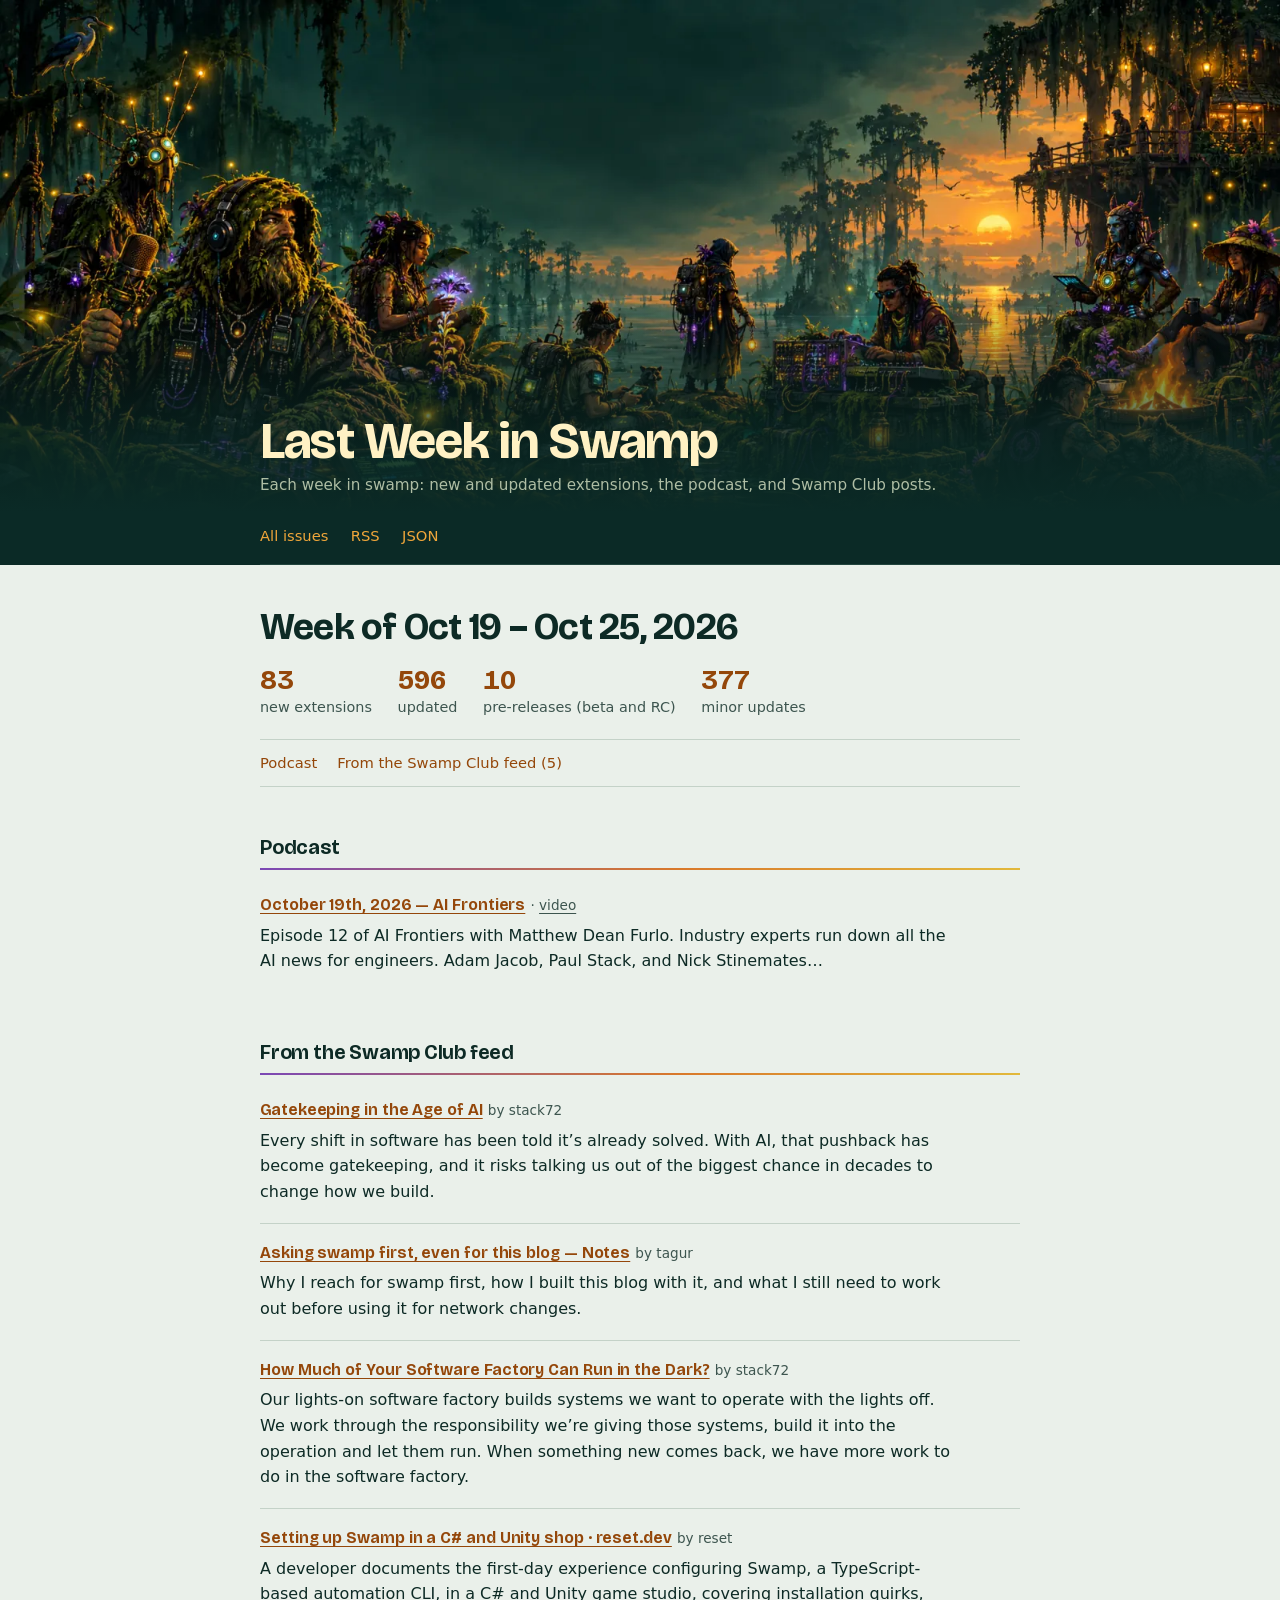
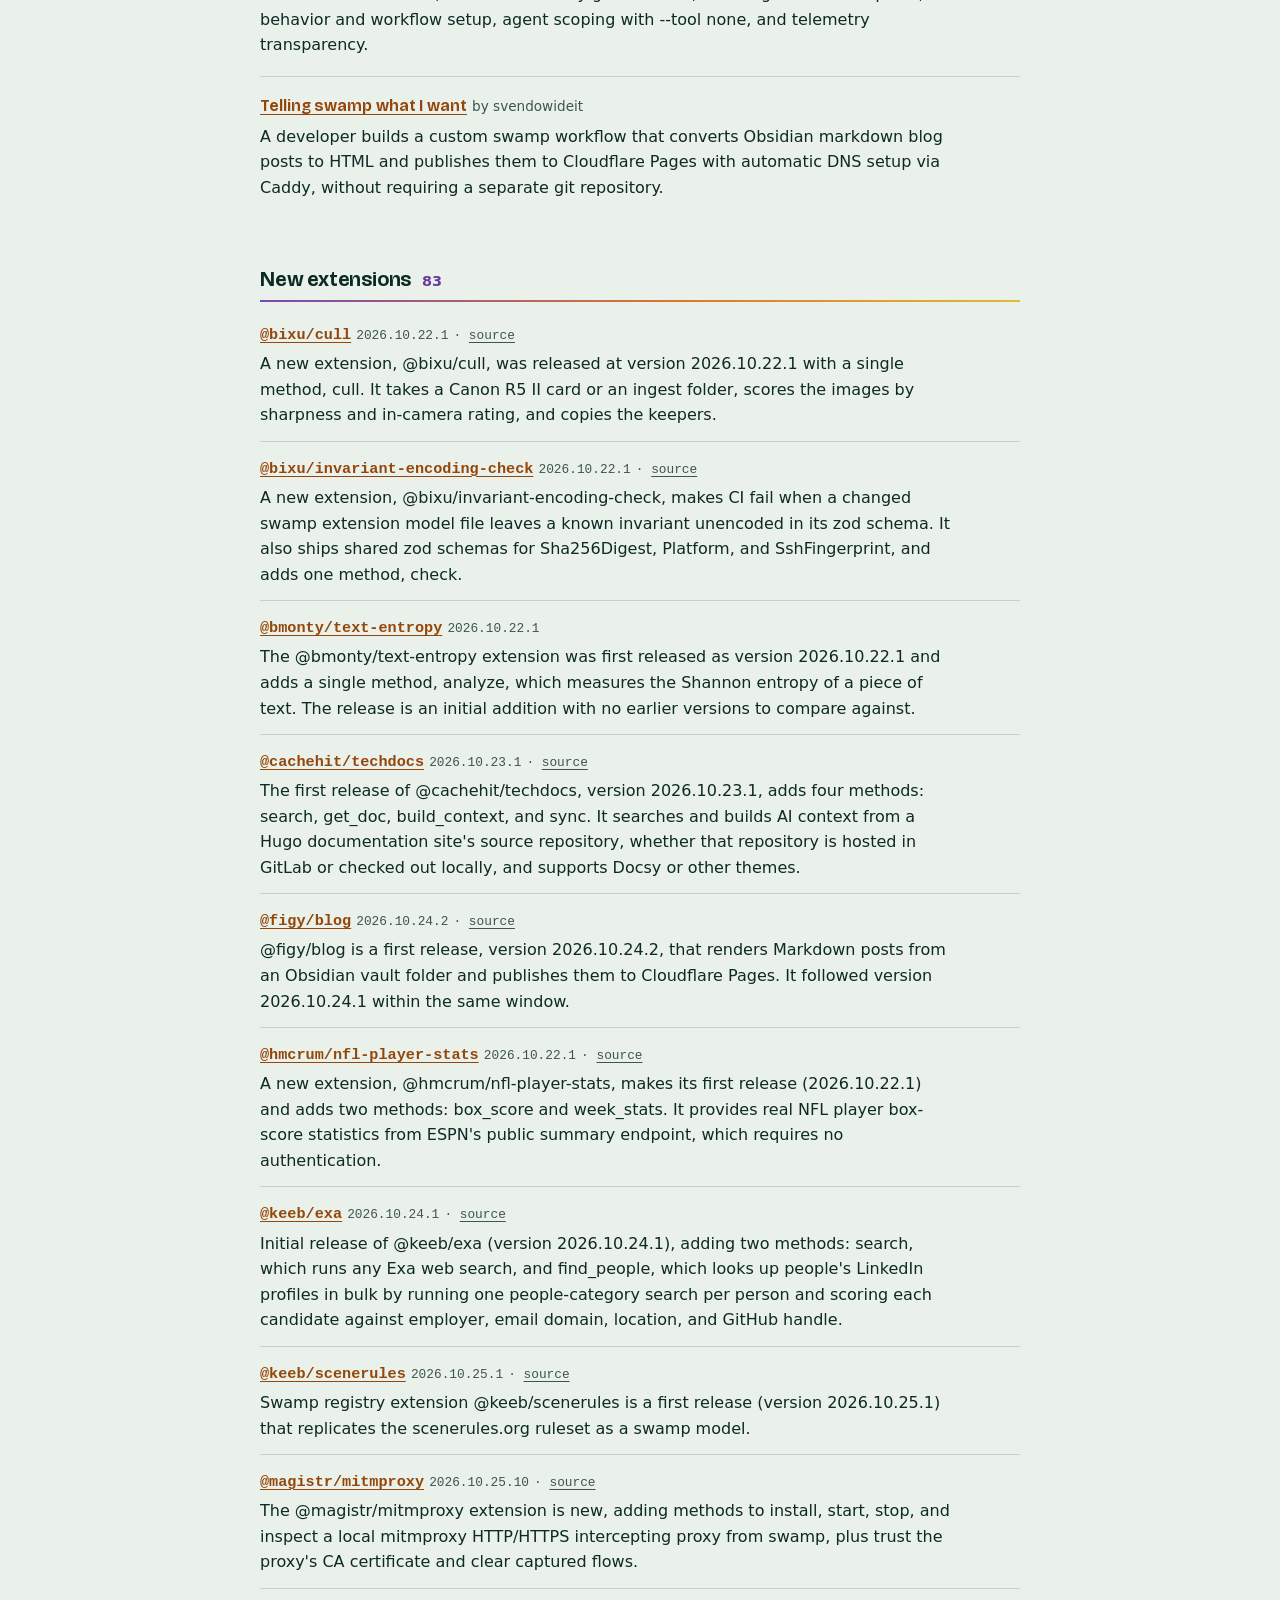
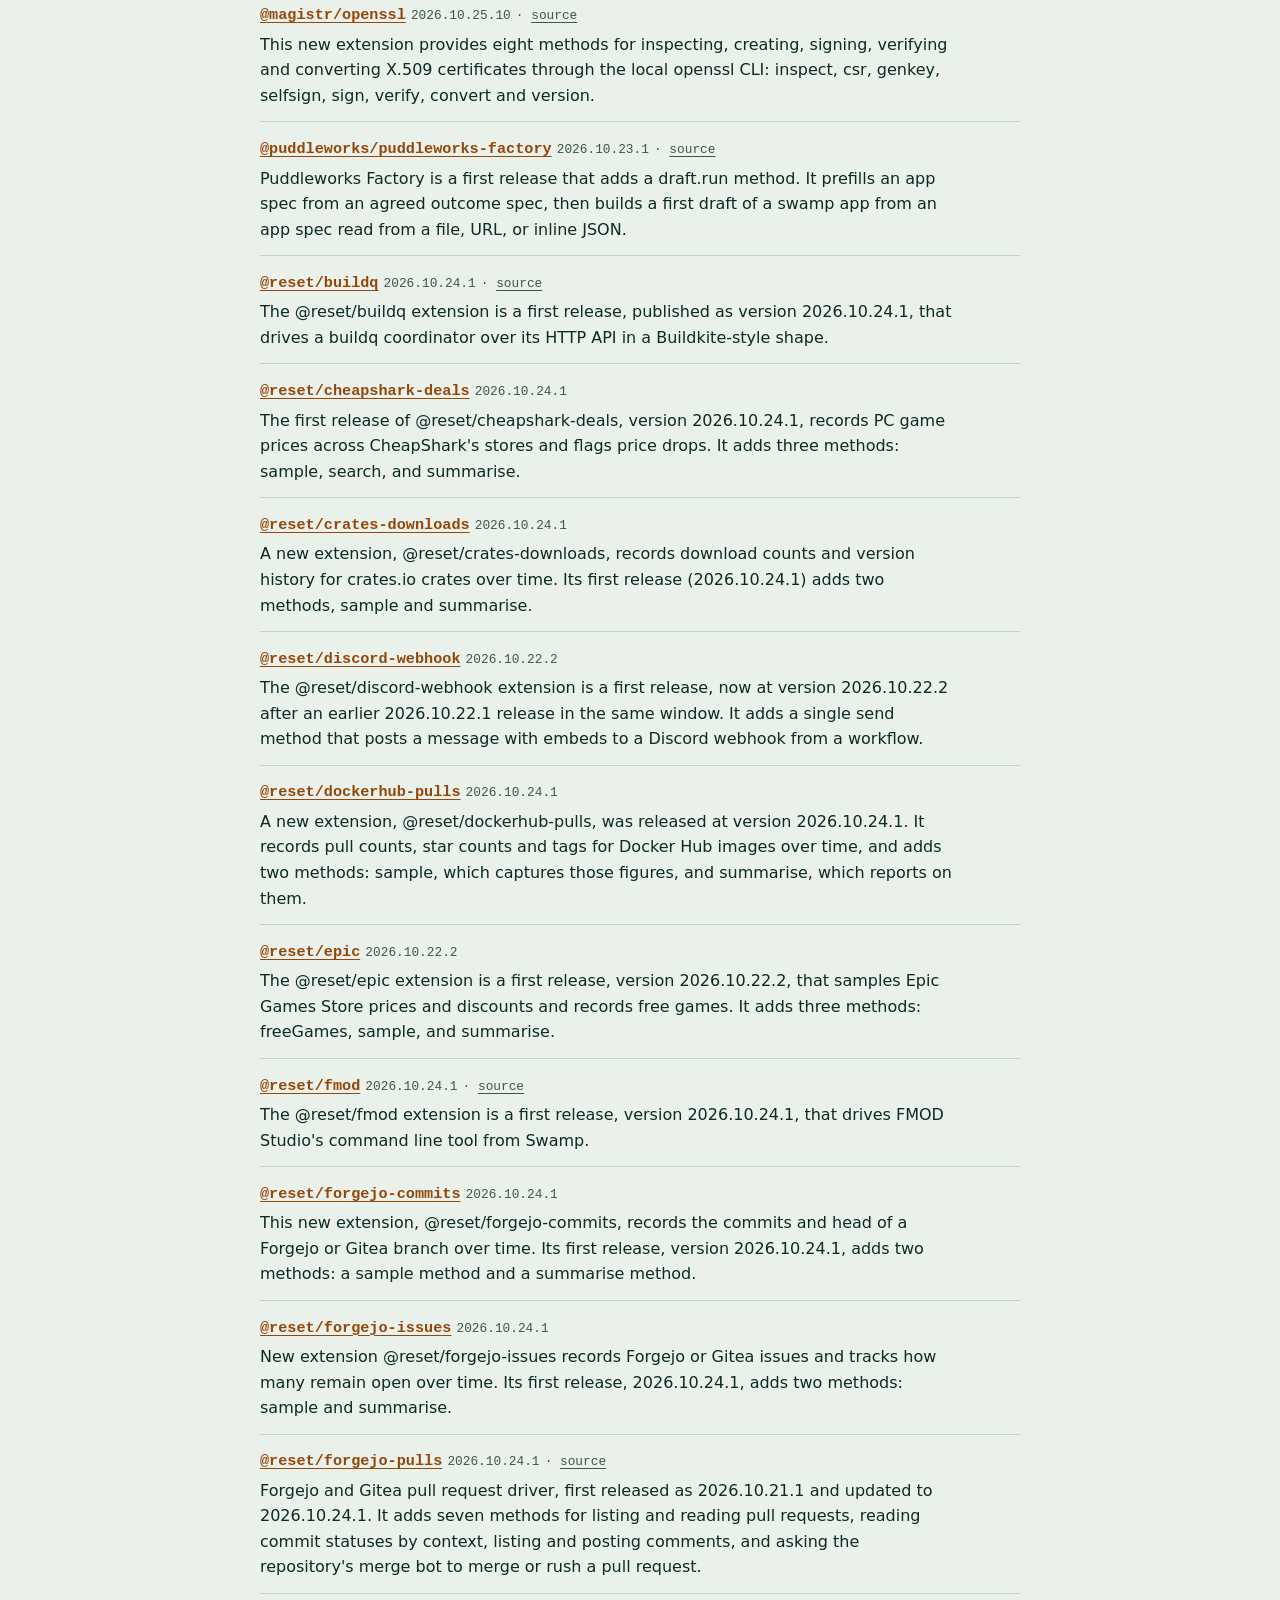
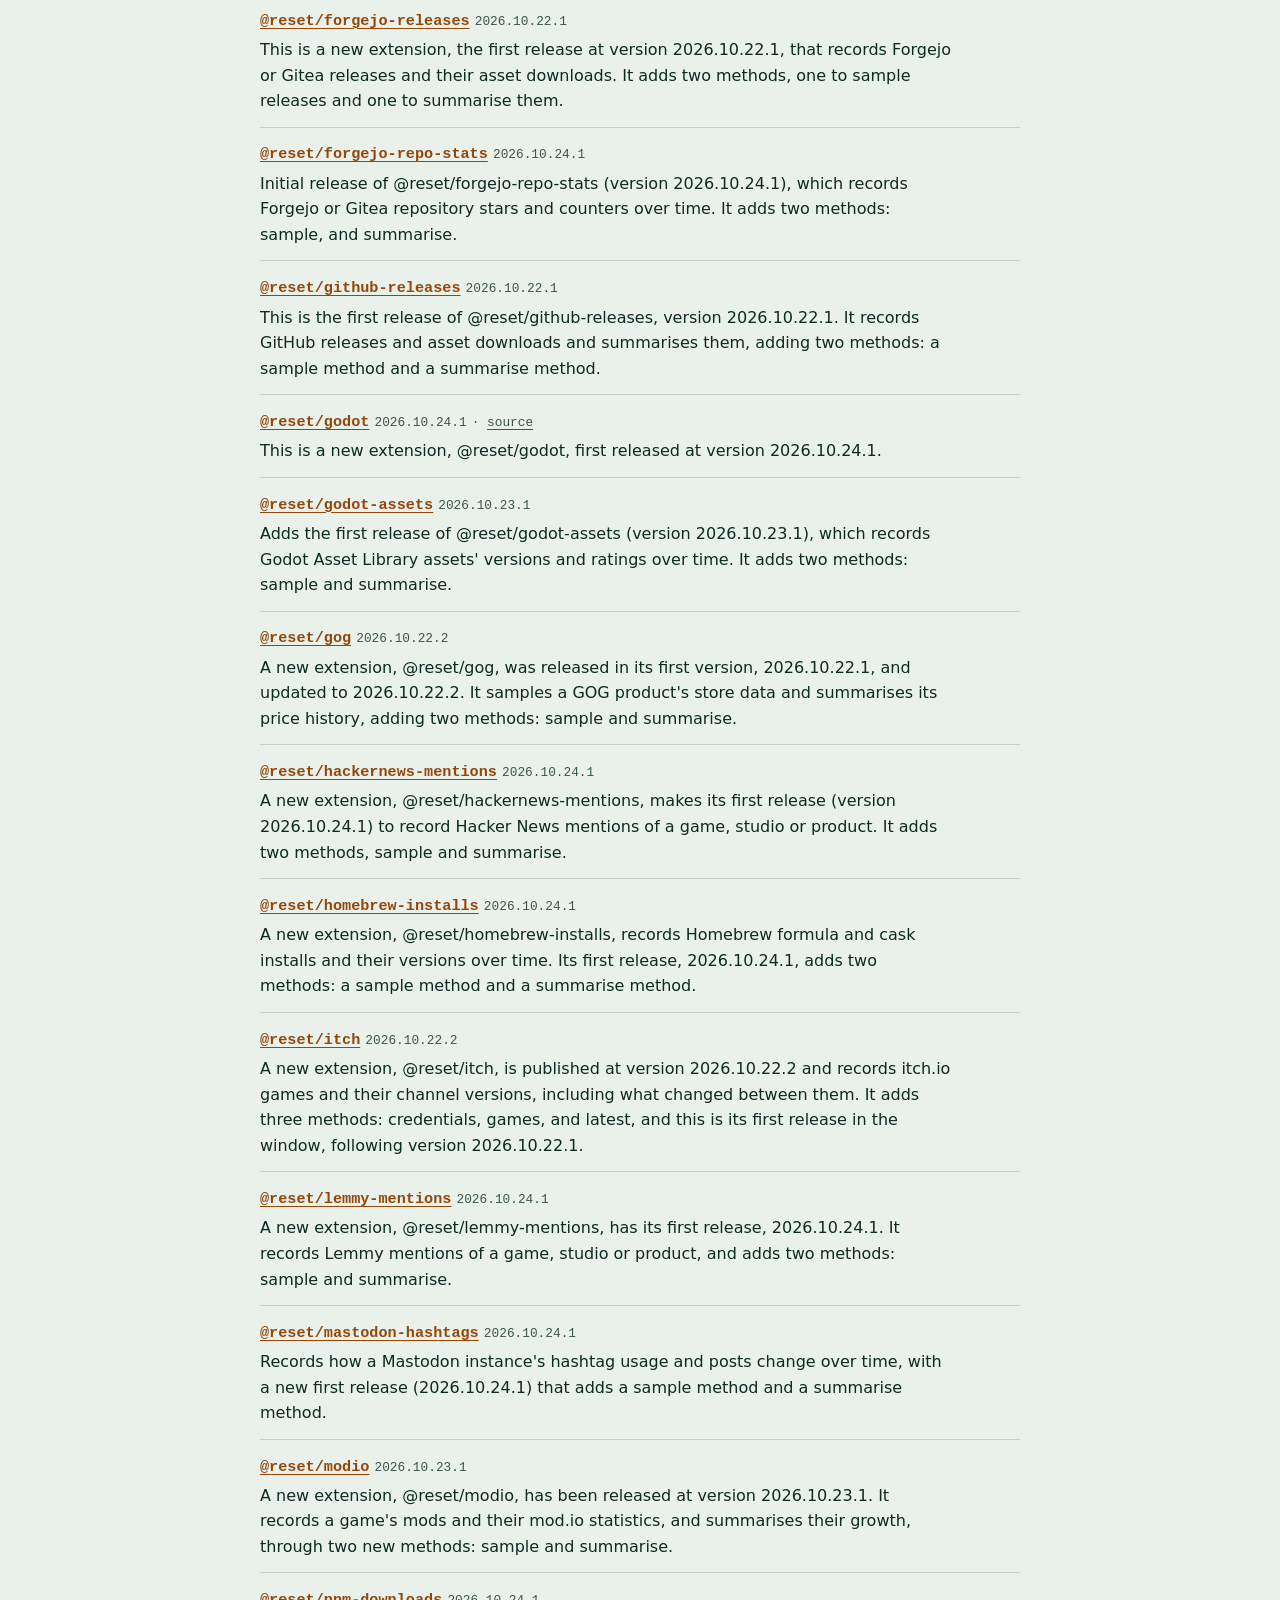
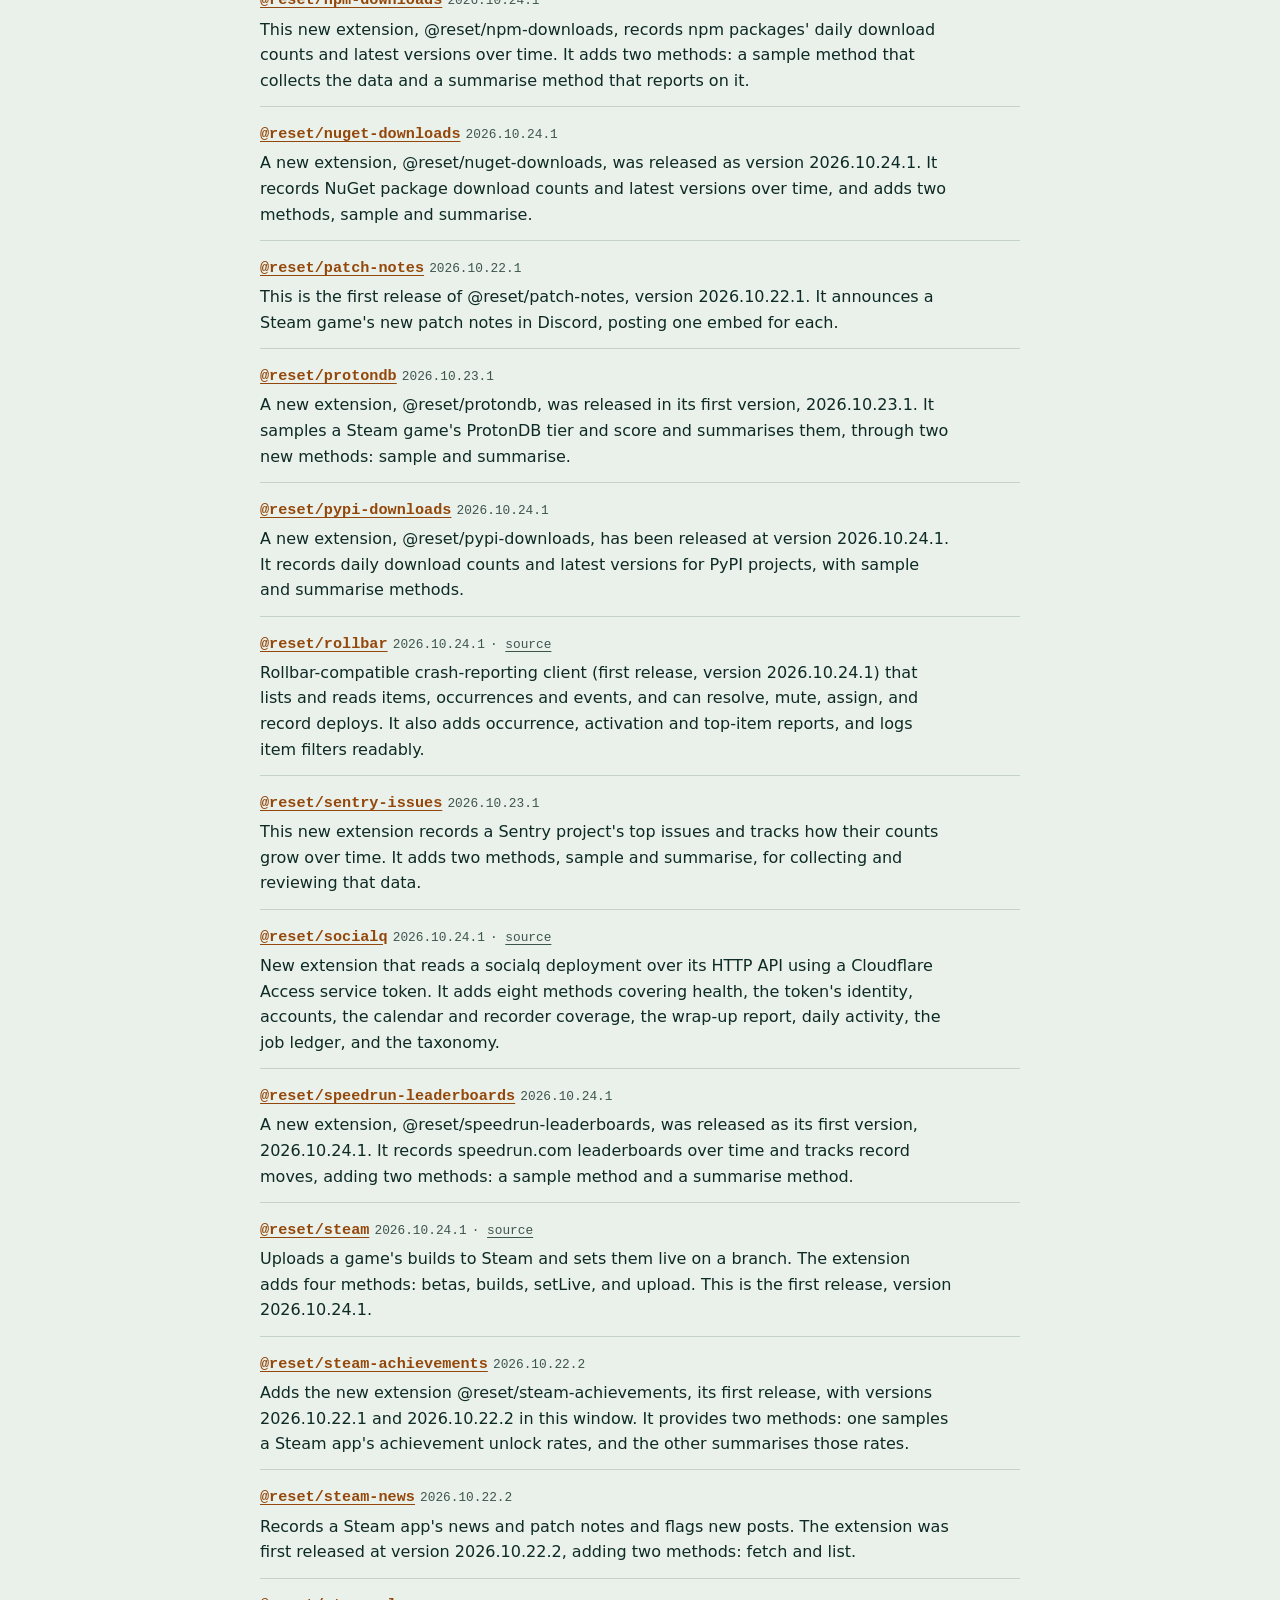
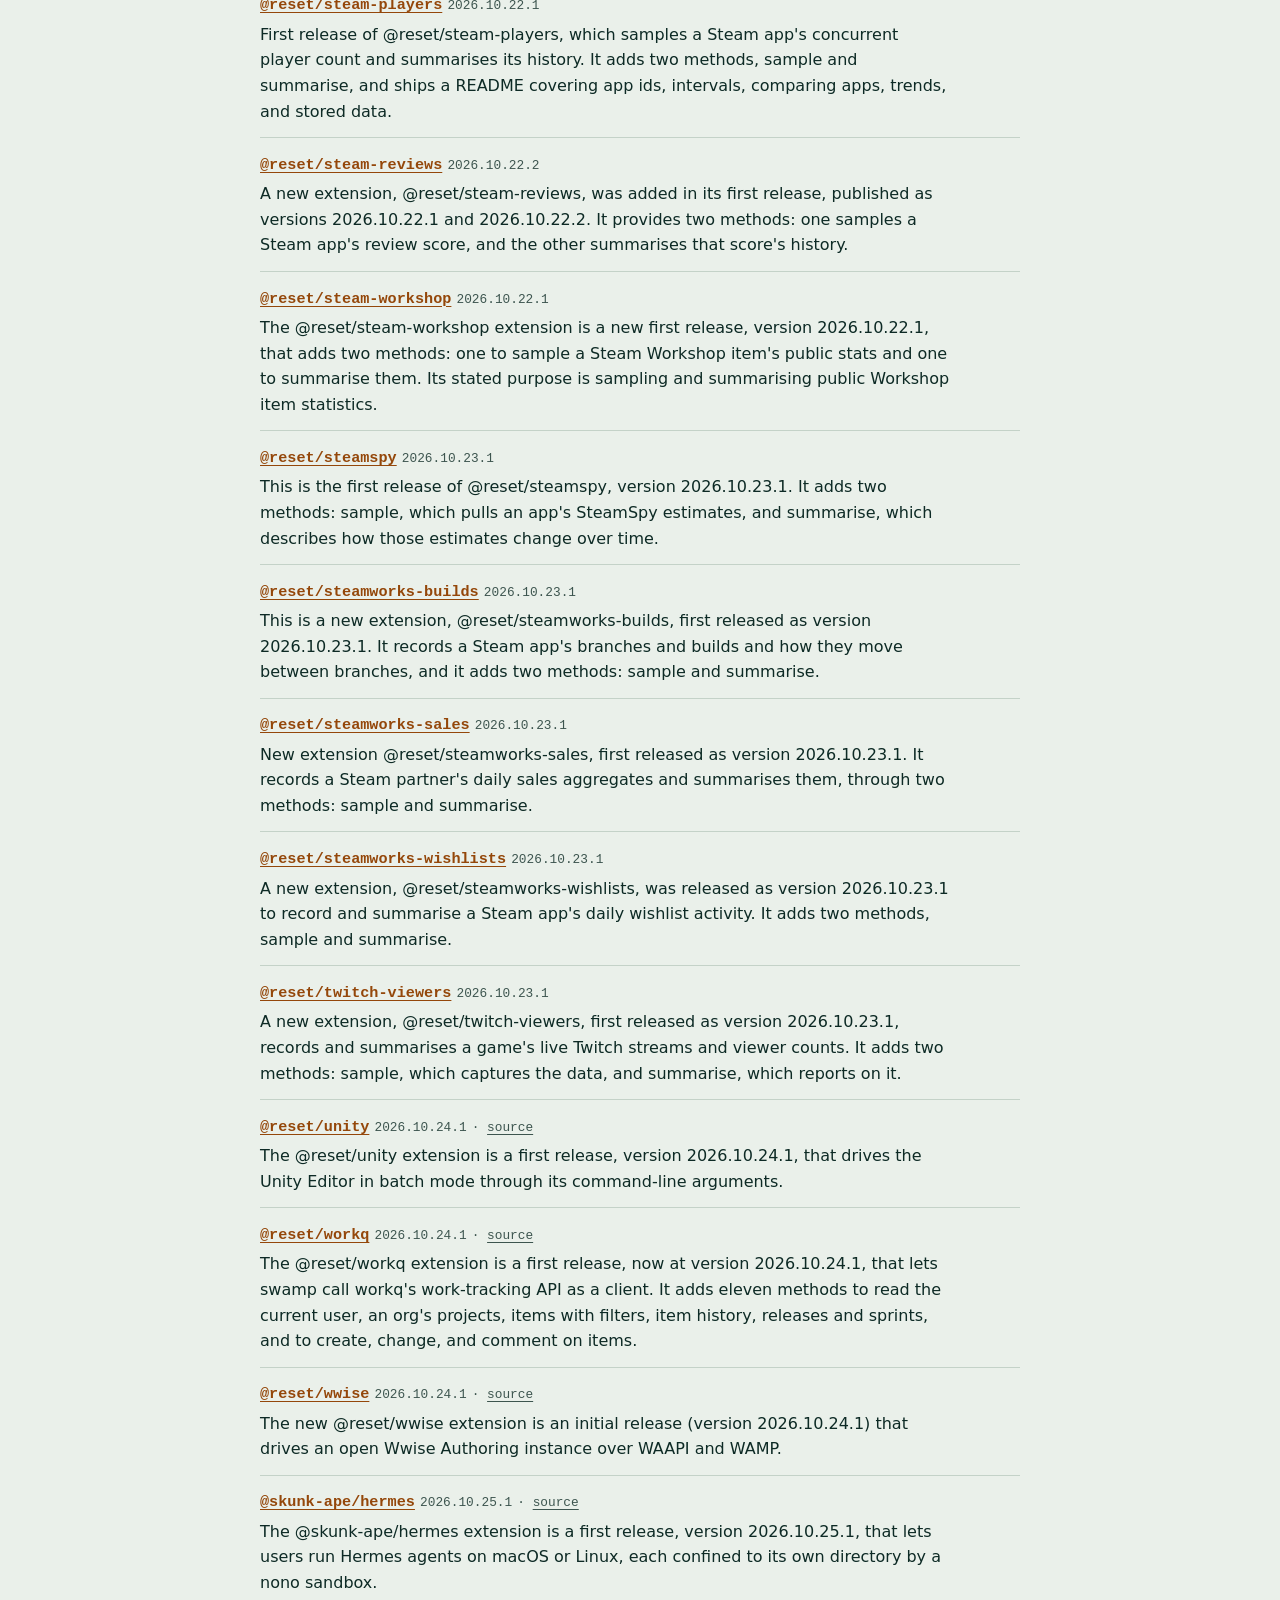
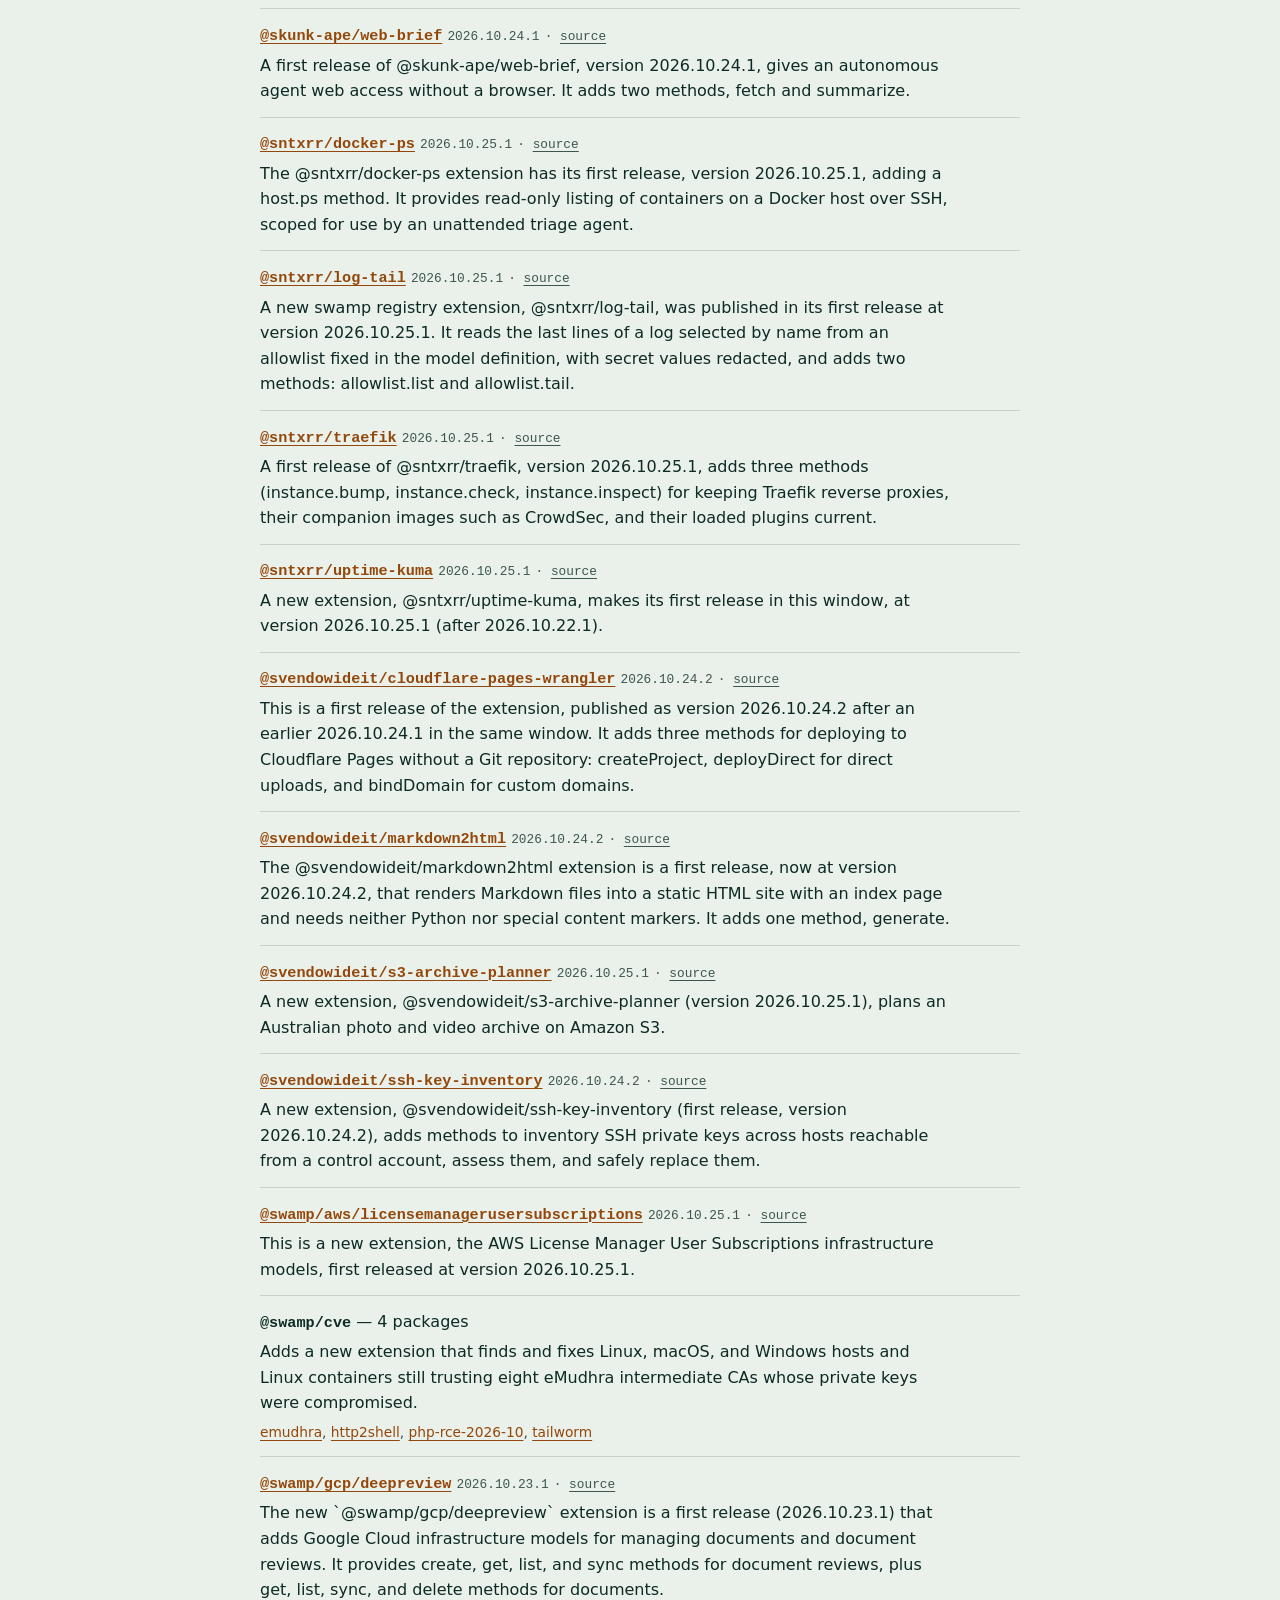
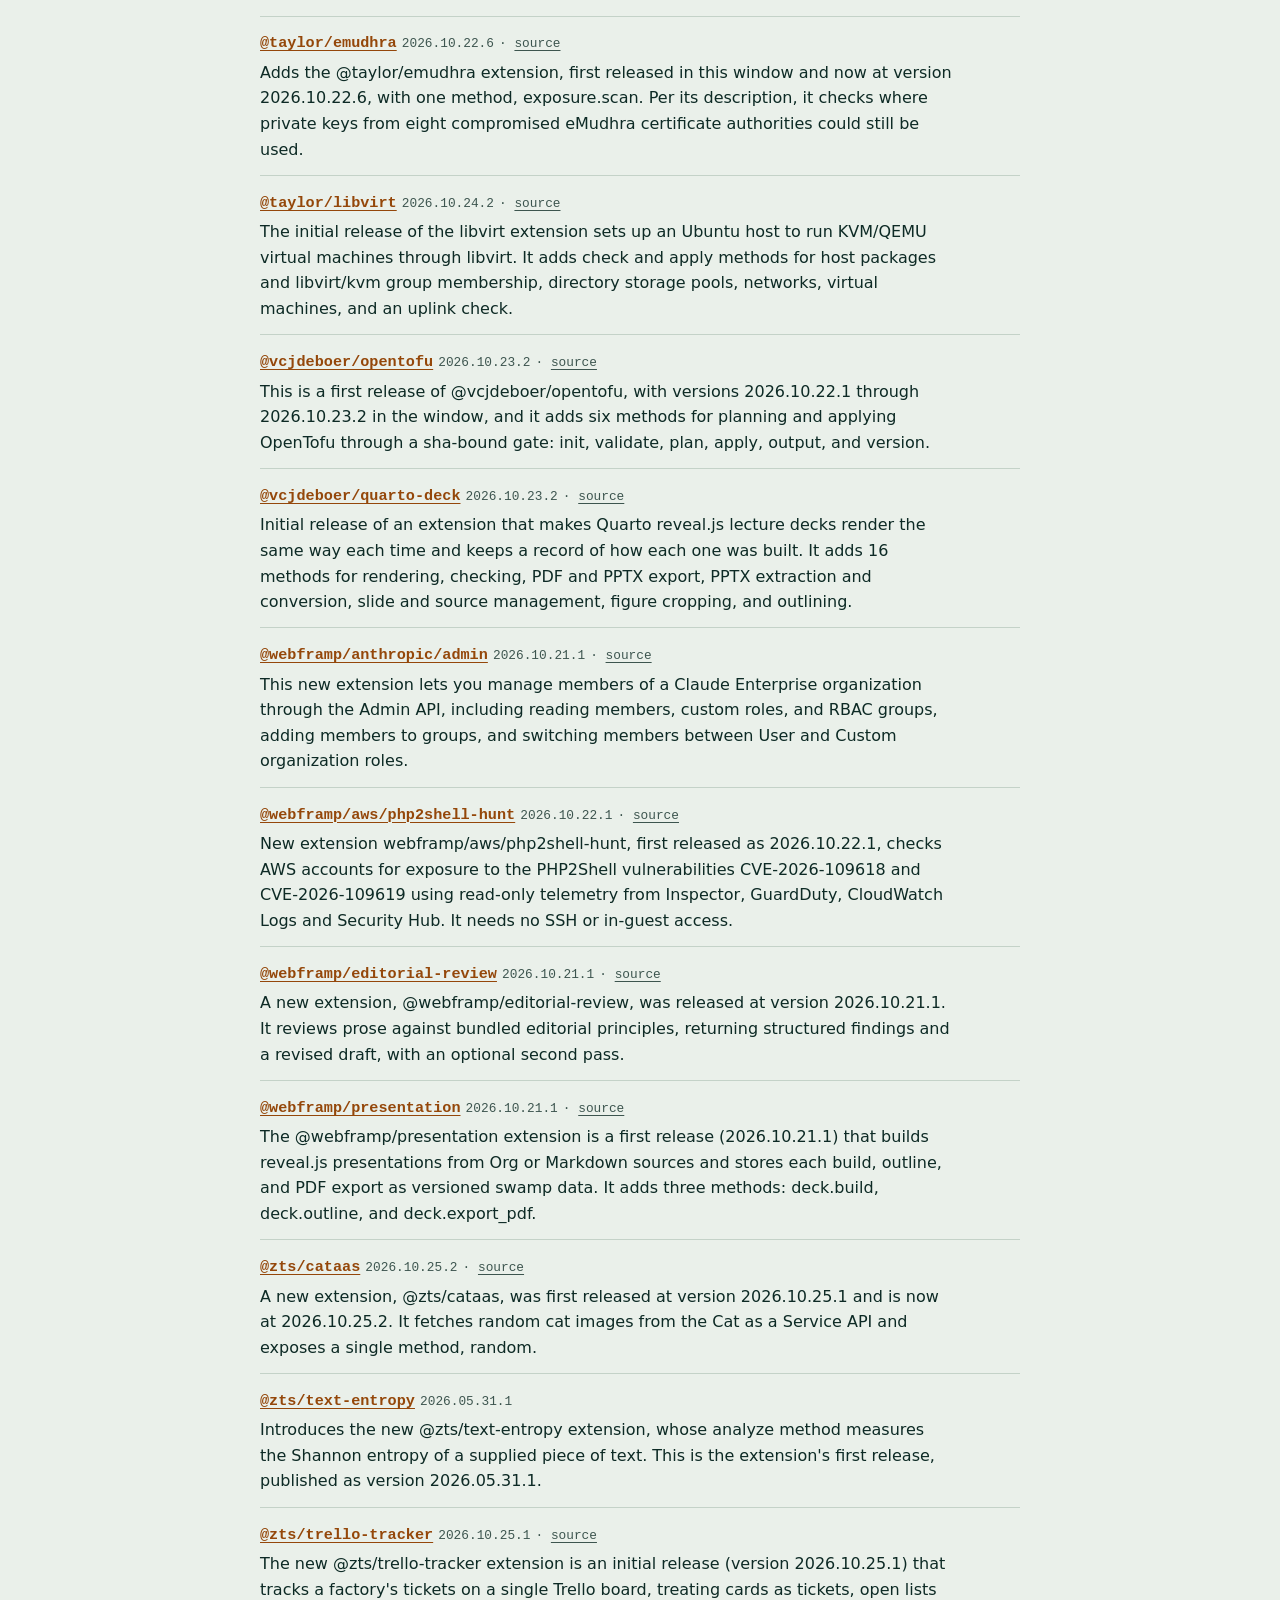
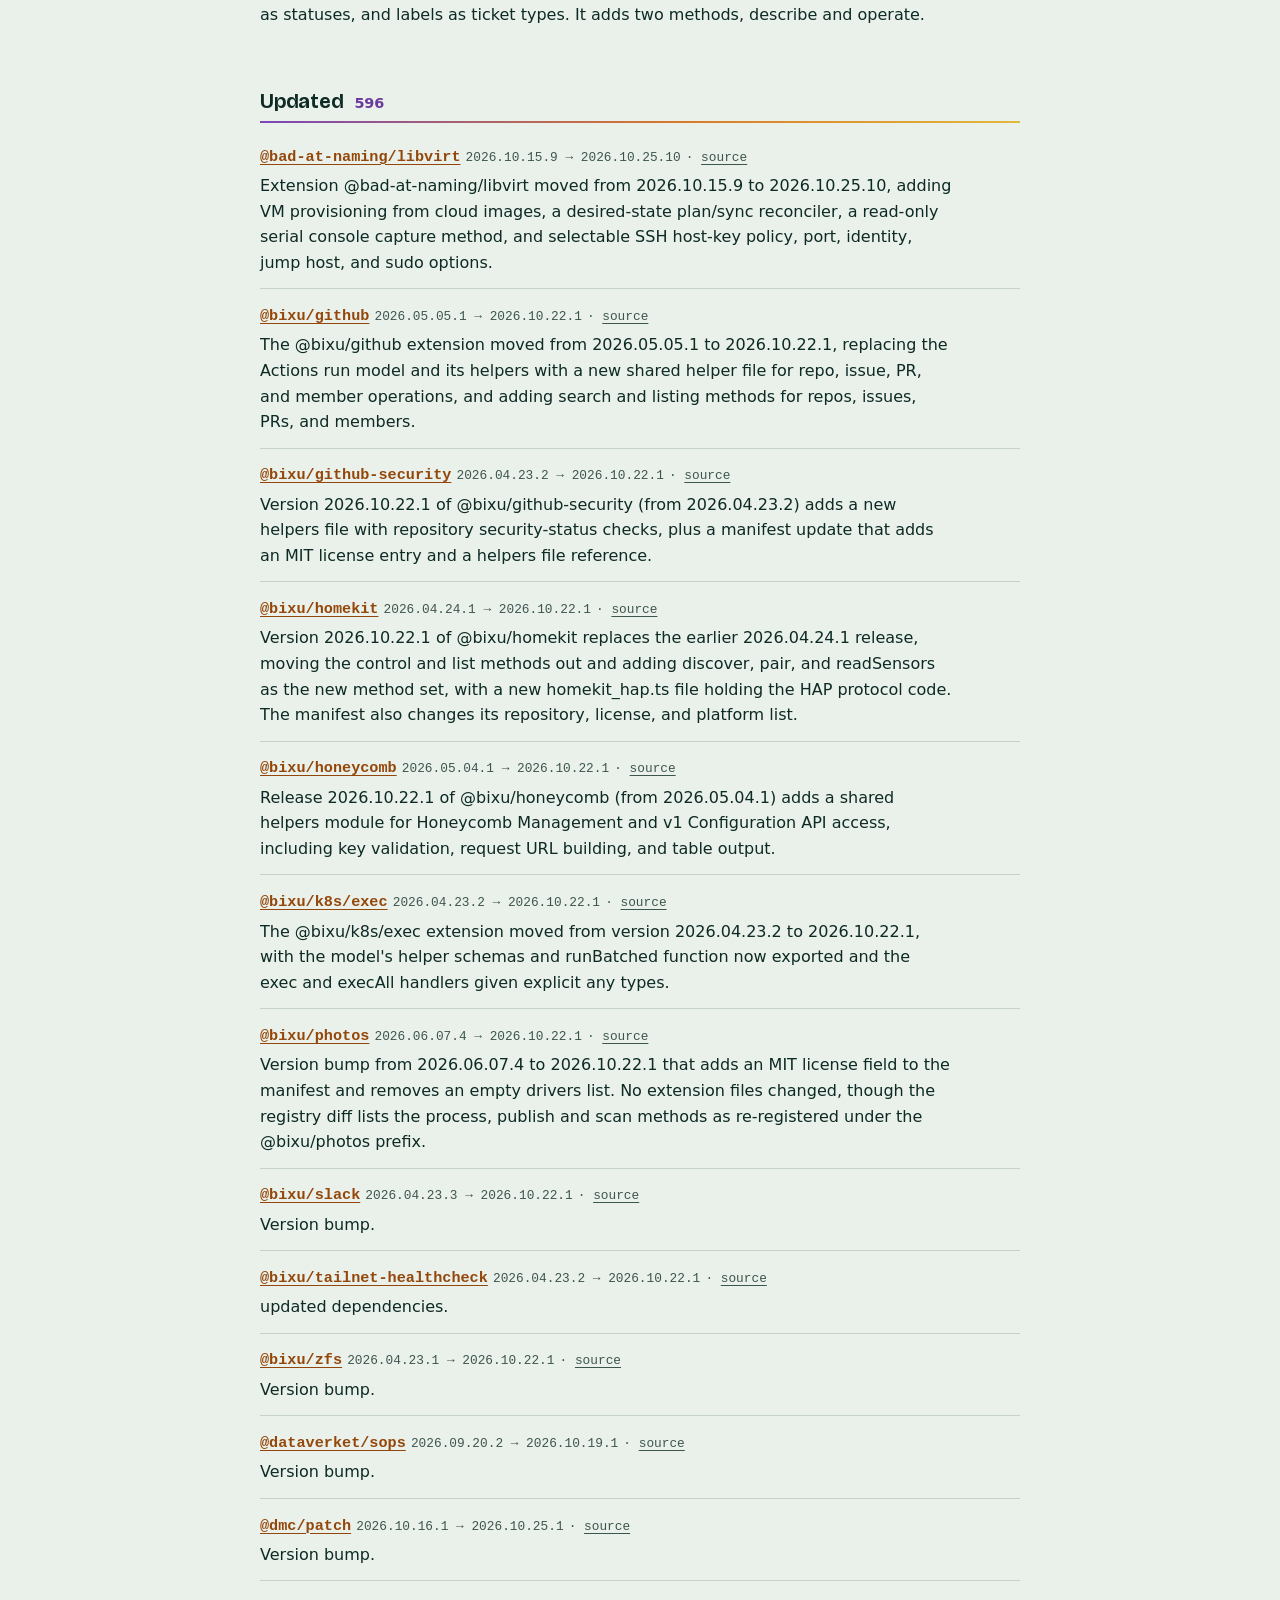
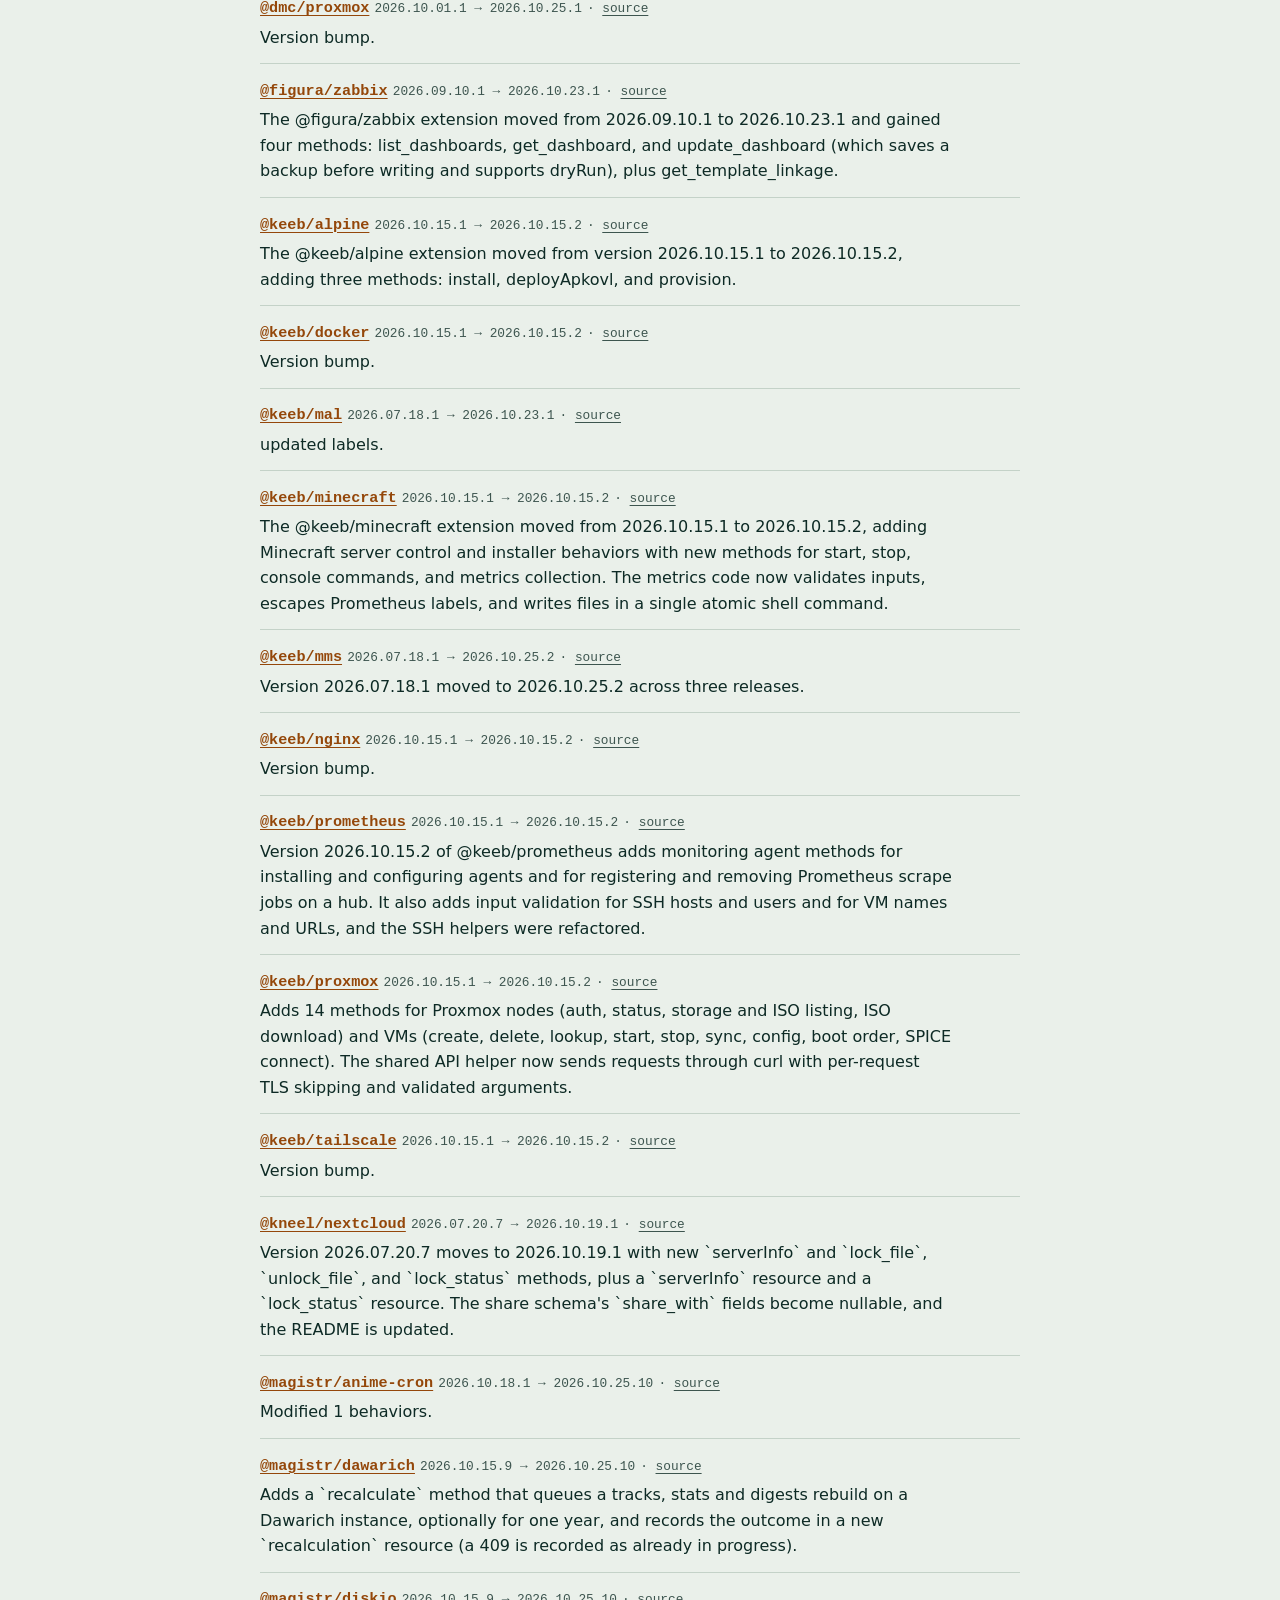
==== issues/2026-10-19.html @ 6dead68d "Issue 2026-10-19" ====
<!doctype html>
<html lang="en">
<head>
<meta charset="utf-8">
<meta name="viewport" content="width=device-width, initial-scale=1">
<title>Last Week in Swamp: Oct 19 – Oct 25, 2026</title>
<meta name="description" content="Swamp extensions, podcast and Swamp Club posts, Oct 19 – Oct 25, 2026">
<meta http-equiv="Content-Security-Policy" content="default-src 'none'; style-src 'self'; img-src 'self'; font-src 'self'">
<meta name="referrer" content="no-referrer">
<link rel="alternate" type="application/rss+xml" title="Last Week in Swamp" href="https://lastweekinswamp.club/feed.xml">
<link rel="alternate" type="application/json" href="https://lastweekinswamp.club/issues/2026-10-19.json">
<script type="application/ld+json">{"@context":"https://schema.org","@type":"Article","headline":"Last Week in Swamp: week of Oct 19 – Oct 25, 2026","datePublished":"2026-10-27T02:20:15.341Z","url":"https://lastweekinswamp.club/issues/2026-10-19.html","isPartOf":{"@type":"Periodical","name":"Last Week in Swamp","url":"https://lastweekinswamp.club"},"about":"Changes in the swamp extension registry","encoding":{"@type":"MediaObject","encodingFormat":"application/json","contentUrl":"https://lastweekinswamp.club/issues/2026-10-19.json"}}</script>
<link rel="stylesheet" href="../site.css">
</head>
<body>
<header class="mast"><figure class="art"><img src="../assets/banner-1600.webp" srcset="../assets/banner-800.webp 800w, ../assets/banner-1600.webp 1600w" sizes="100vw" width="1600" height="640" alt="" decoding="async" fetchpriority="high"><div class="title"><div class="wrap"><p class="site"><a href="../index.html">Last Week in Swamp</a></p><p class="tagline">Each week in swamp: new and updated extensions, the podcast, and Swamp Club posts.</p></div></div></figure><div class="wrap"><nav class="bar" aria-label="Site"><a href="../index.html#issues">All issues</a><a href="../feed.xml">RSS</a><a href="./2026-10-19.json">JSON</a></nav></div></header>
<main class="wrap">
<h1>Week of Oct 19 – Oct 25, 2026</h1>
<p class="counts"><a href="#new"><b>83</b> <span>new extensions</span></a><a href="#updated"><b>596</b> <span>updated</span></a><a href="#prerelease"><b>10</b> <span>pre-releases (beta and RC)</span></a><a href="#minor"><b>377</b> <span>minor updates</span></a></p>
<nav class="toc" aria-label="This week in Swamp Club"><a href="#podcast">Podcast</a><a href="#feed">From the Swamp Club feed (5)</a></nav>
<section class="community" id="podcast"><h2>Podcast</h2><ul><li><a class="name" href="https://swamp-club.com/podcast/2026-10-19">October 19th, 2026 — AI Frontiers</a> <span class="ver">· <a href="https://www.youtube.com/watch?v=3Rn4kq4N5Bw" rel="nofollow noopener">video</a></span><p class="sum">Episode 12 of AI Frontiers with Matthew Dean Furlo. Industry experts run down all the AI news for engineers. Adam Jacob, Paul Stack, and Nick Stinemates…</p></li></ul></section>
<section class="community" id="feed"><h2>From the Swamp Club feed</h2><ul><li><a class="name" href="https://swamp-club.com/feed/p/1270596c-fbda-449a-b6e4-6b8289f7c297">Gatekeeping in the Age of AI</a> <span class="ver">by stack72</span><p class="sum">Every shift in software has been told it’s already solved. With AI, that pushback has become gatekeeping, and it risks talking us out of the biggest chance in decades to change how we build.</p></li>
<li><a class="name" href="https://swamp-club.com/feed/p/9dc467d1-ec8b-4277-9ac3-e38e55b9fb25">Asking swamp first, even for this blog — Notes</a> <span class="ver">by tagur</span><p class="sum">Why I reach for swamp first, how I built this blog with it, and what I still need to work out before using it for network changes.</p></li>
<li><a class="name" href="https://swamp-club.com/feed/p/60a5f4f1-f7f0-4456-a0f8-6534f8d7bfc3">How Much of Your Software Factory Can Run in the Dark?</a> <span class="ver">by stack72</span><p class="sum">Our lights-on software factory builds systems we want to operate with the lights off. We work through the responsibility we’re giving those systems, build it into the operation and let them run. When something new comes back, we have more work to do in the software factory.</p></li>
<li><a class="name" href="https://swamp-club.com/feed/p/3a94fb08-19f3-4ca9-aca3-5d97bc0fa992">Setting up Swamp in a C# and Unity shop · reset.dev</a> <span class="ver">by reset</span><p class="sum">A developer documents the first-day experience configuring Swamp, a TypeScript-based automation CLI, in a C# and Unity game studio, covering installation quirks, behavior and workflow setup, agent scoping with --tool none, and telemetry transparency.</p></li>
<li><a class="name" href="https://swamp-club.com/feed/p/80cc98cb-c8a1-4732-9669-260272972930">Telling swamp what I want</a> <span class="ver">by svendowideit</span><p class="sum">A developer builds a custom swamp workflow that converts Obsidian markdown blog posts to HTML and publishes them to Cloudflare Pages with automatic DNS setup via Caddy, without requiring a separate git repository.</p></li></ul></section>
<section id="new"><h2>New extensions <small>83</small></h2><ul><li><a class="name" href="https://swamp-club.com/extensions/@bixu/cull">@bixu/cull</a> <span class="ver">2026.10.22.1</span> <span class="ver">· <a href="https://github.com/bixu/swamp-extensions" rel="nofollow noopener">source</a></span><p class="sum">A new extension, @bixu/cull, was released at version 2026.10.22.1 with a single method, cull. It takes a Canon R5 II card or an ingest folder, scores the images by sharpness and in-camera rating, and copies the keepers.</p></li>
<li><a class="name" href="https://swamp-club.com/extensions/@bixu/invariant-encoding-check">@bixu/invariant-encoding-check</a> <span class="ver">2026.10.22.1</span> <span class="ver">· <a href="https://github.com/bixu/swamp-extensions" rel="nofollow noopener">source</a></span><p class="sum">A new extension, @bixu/invariant-encoding-check, makes CI fail when a changed swamp extension model file leaves a known invariant unencoded in its zod schema. It also ships shared zod schemas for Sha256Digest, Platform, and SshFingerprint, and adds one method, check.</p></li>
<li><a class="name" href="https://swamp-club.com/extensions/@bmonty/text-entropy">@bmonty/text-entropy</a> <span class="ver">2026.10.22.1</span><p class="sum">The @bmonty/text-entropy extension was first released as version 2026.10.22.1 and adds a single method, analyze, which measures the Shannon entropy of a piece of text. The release is an initial addition with no earlier versions to compare against.</p></li>
<li><a class="name" href="https://swamp-club.com/extensions/@cachehit/techdocs">@cachehit/techdocs</a> <span class="ver">2026.10.23.1</span> <span class="ver">· <a href="https://github.com/zWaR/swamp-extensions" rel="nofollow noopener">source</a></span><p class="sum">The first release of @cachehit/techdocs, version 2026.10.23.1, adds four methods: search, get_doc, build_context, and sync. It searches and builds AI context from a Hugo documentation site&#39;s source repository, whether that repository is hosted in GitLab or checked out locally, and supports Docsy or other themes.</p></li>
<li><a class="name" href="https://swamp-club.com/extensions/@figy/blog">@figy/blog</a> <span class="ver">2026.10.24.2</span> <span class="ver">· <a href="https://github.com/svendowideit/swamp-extensions" rel="nofollow noopener">source</a></span><p class="sum">@figy/blog is a first release, version 2026.10.24.2, that renders Markdown posts from an Obsidian vault folder and publishes them to Cloudflare Pages. It followed version 2026.10.24.1 within the same window.</p></li>
<li><a class="name" href="https://swamp-club.com/extensions/@hmcrum/nfl-player-stats">@hmcrum/nfl-player-stats</a> <span class="ver">2026.10.22.1</span> <span class="ver">· <a href="https://github.com/hcrumpler/swamp-extensions" rel="nofollow noopener">source</a></span><p class="sum">A new extension, @hmcrum/nfl-player-stats, makes its first release (2026.10.22.1) and adds two methods: box_score and week_stats. It provides real NFL player box-score statistics from ESPN&#39;s public summary endpoint, which requires no authentication.</p></li>
<li><a class="name" href="https://swamp-club.com/extensions/@keeb/exa">@keeb/exa</a> <span class="ver">2026.10.24.1</span> <span class="ver">· <a href="https://github.com/keeb/swamp-exa" rel="nofollow noopener">source</a></span><p class="sum">Initial release of @keeb/exa (version 2026.10.24.1), adding two methods: search, which runs any Exa web search, and find_people, which looks up people&#39;s LinkedIn profiles in bulk by running one people-category search per person and scoring each candidate against employer, email domain, location, and GitHub handle.</p></li>
<li><a class="name" href="https://swamp-club.com/extensions/@keeb/scenerules">@keeb/scenerules</a> <span class="ver">2026.10.25.1</span> <span class="ver">· <a href="https://github.com/keeb/swamp-scenerules" rel="nofollow noopener">source</a></span><p class="sum">Swamp registry extension @keeb/scenerules is a first release (version 2026.10.25.1) that replicates the scenerules.org ruleset as a swamp model.</p></li>
<li><a class="name" href="https://swamp-club.com/extensions/@magistr/mitmproxy">@magistr/mitmproxy</a> <span class="ver">2026.10.25.10</span> <span class="ver">· <a href="https://github.com/umag/swamp-workspace" rel="nofollow noopener">source</a></span><p class="sum">The @magistr/mitmproxy extension is new, adding methods to install, start, stop, and inspect a local mitmproxy HTTP/HTTPS intercepting proxy from swamp, plus trust the proxy&#39;s CA certificate and clear captured flows.</p></li>
<li><a class="name" href="https://swamp-club.com/extensions/@magistr/openssl">@magistr/openssl</a> <span class="ver">2026.10.25.10</span> <span class="ver">· <a href="https://github.com/umag/swamp-workspace" rel="nofollow noopener">source</a></span><p class="sum">This new extension provides eight methods for inspecting, creating, signing, verifying and converting X.509 certificates through the local openssl CLI: inspect, csr, genkey, selfsign, sign, verify, convert and version.</p></li>
<li><a class="name" href="https://swamp-club.com/extensions/@puddleworks/puddleworks-factory">@puddleworks/puddleworks-factory</a> <span class="ver">2026.10.23.1</span> <span class="ver">· <a href="https://github.com/puddle-works/puddleworks-factory" rel="nofollow noopener">source</a></span><p class="sum">Puddleworks Factory is a first release that adds a draft.run method. It prefills an app spec from an agreed outcome spec, then builds a first draft of a swamp app from an app spec read from a file, URL, or inline JSON.</p></li>
<li><a class="name" href="https://swamp-club.com/extensions/@reset/buildq">@reset/buildq</a> <span class="ver">2026.10.24.1</span> <span class="ver">· <a href="https://github.com/reset/swamp-extensions" rel="nofollow noopener">source</a></span><p class="sum">The @reset/buildq extension is a first release, published as version 2026.10.24.1, that drives a buildq coordinator over its HTTP API in a Buildkite-style shape.</p></li>
<li><a class="name" href="https://swamp-club.com/extensions/@reset/cheapshark-deals">@reset/cheapshark-deals</a> <span class="ver">2026.10.24.1</span><p class="sum">The first release of @reset/cheapshark-deals, version 2026.10.24.1, records PC game prices across CheapShark&#39;s stores and flags price drops. It adds three methods: sample, search, and summarise.</p></li>
<li><a class="name" href="https://swamp-club.com/extensions/@reset/crates-downloads">@reset/crates-downloads</a> <span class="ver">2026.10.24.1</span><p class="sum">A new extension, @reset/crates-downloads, records download counts and version history for crates.io crates over time. Its first release (2026.10.24.1) adds two methods, sample and summarise.</p></li>
<li><a class="name" href="https://swamp-club.com/extensions/@reset/discord-webhook">@reset/discord-webhook</a> <span class="ver">2026.10.22.2</span><p class="sum">The @reset/discord-webhook extension is a first release, now at version 2026.10.22.2 after an earlier 2026.10.22.1 release in the same window. It adds a single send method that posts a message with embeds to a Discord webhook from a workflow.</p></li>
<li><a class="name" href="https://swamp-club.com/extensions/@reset/dockerhub-pulls">@reset/dockerhub-pulls</a> <span class="ver">2026.10.24.1</span><p class="sum">A new extension, @reset/dockerhub-pulls, was released at version 2026.10.24.1. It records pull counts, star counts and tags for Docker Hub images over time, and adds two methods: sample, which captures those figures, and summarise, which reports on them.</p></li>
<li><a class="name" href="https://swamp-club.com/extensions/@reset/epic">@reset/epic</a> <span class="ver">2026.10.22.2</span><p class="sum">The @reset/epic extension is a first release, version 2026.10.22.2, that samples Epic Games Store prices and discounts and records free games. It adds three methods: freeGames, sample, and summarise.</p></li>
<li><a class="name" href="https://swamp-club.com/extensions/@reset/fmod">@reset/fmod</a> <span class="ver">2026.10.24.1</span> <span class="ver">· <a href="https://github.com/reset/swamp-extensions" rel="nofollow noopener">source</a></span><p class="sum">The @reset/fmod extension is a first release, version 2026.10.24.1, that drives FMOD Studio&#39;s command line tool from Swamp.</p></li>
<li><a class="name" href="https://swamp-club.com/extensions/@reset/forgejo-commits">@reset/forgejo-commits</a> <span class="ver">2026.10.24.1</span><p class="sum">This new extension, @reset/forgejo-commits, records the commits and head of a Forgejo or Gitea branch over time. Its first release, version 2026.10.24.1, adds two methods: a sample method and a summarise method.</p></li>
<li><a class="name" href="https://swamp-club.com/extensions/@reset/forgejo-issues">@reset/forgejo-issues</a> <span class="ver">2026.10.24.1</span><p class="sum">New extension @reset/forgejo-issues records Forgejo or Gitea issues and tracks how many remain open over time. Its first release, 2026.10.24.1, adds two methods: sample and summarise.</p></li>
<li><a class="name" href="https://swamp-club.com/extensions/@reset/forgejo-pulls">@reset/forgejo-pulls</a> <span class="ver">2026.10.24.1</span> <span class="ver">· <a href="https://github.com/reset/swamp-extensions" rel="nofollow noopener">source</a></span><p class="sum">Forgejo and Gitea pull request driver, first released as 2026.10.21.1 and updated to 2026.10.24.1. It adds seven methods for listing and reading pull requests, reading commit statuses by context, listing and posting comments, and asking the repository&#39;s merge bot to merge or rush a pull request.</p></li>
<li><a class="name" href="https://swamp-club.com/extensions/@reset/forgejo-releases">@reset/forgejo-releases</a> <span class="ver">2026.10.22.1</span><p class="sum">This is a new extension, the first release at version 2026.10.22.1, that records Forgejo or Gitea releases and their asset downloads. It adds two methods, one to sample releases and one to summarise them.</p></li>
<li><a class="name" href="https://swamp-club.com/extensions/@reset/forgejo-repo-stats">@reset/forgejo-repo-stats</a> <span class="ver">2026.10.24.1</span><p class="sum">Initial release of @reset/forgejo-repo-stats (version 2026.10.24.1), which records Forgejo or Gitea repository stars and counters over time. It adds two methods: sample, and summarise.</p></li>
<li><a class="name" href="https://swamp-club.com/extensions/@reset/github-releases">@reset/github-releases</a> <span class="ver">2026.10.22.1</span><p class="sum">This is the first release of @reset/github-releases, version 2026.10.22.1. It records GitHub releases and asset downloads and summarises them, adding two methods: a sample method and a summarise method.</p></li>
<li><a class="name" href="https://swamp-club.com/extensions/@reset/godot">@reset/godot</a> <span class="ver">2026.10.24.1</span> <span class="ver">· <a href="https://github.com/reset/swamp-extensions" rel="nofollow noopener">source</a></span><p class="sum">This is a new extension, @reset/godot, first released at version 2026.10.24.1.</p></li>
<li><a class="name" href="https://swamp-club.com/extensions/@reset/godot-assets">@reset/godot-assets</a> <span class="ver">2026.10.23.1</span><p class="sum">Adds the first release of @reset/godot-assets (version 2026.10.23.1), which records Godot Asset Library assets&#39; versions and ratings over time. It adds two methods: sample and summarise.</p></li>
<li><a class="name" href="https://swamp-club.com/extensions/@reset/gog">@reset/gog</a> <span class="ver">2026.10.22.2</span><p class="sum">A new extension, @reset/gog, was released in its first version, 2026.10.22.1, and updated to 2026.10.22.2. It samples a GOG product&#39;s store data and summarises its price history, adding two methods: sample and summarise.</p></li>
<li><a class="name" href="https://swamp-club.com/extensions/@reset/hackernews-mentions">@reset/hackernews-mentions</a> <span class="ver">2026.10.24.1</span><p class="sum">A new extension, @reset/hackernews-mentions, makes its first release (version 2026.10.24.1) to record Hacker News mentions of a game, studio or product. It adds two methods, sample and summarise.</p></li>
<li><a class="name" href="https://swamp-club.com/extensions/@reset/homebrew-installs">@reset/homebrew-installs</a> <span class="ver">2026.10.24.1</span><p class="sum">A new extension, @reset/homebrew-installs, records Homebrew formula and cask installs and their versions over time. Its first release, 2026.10.24.1, adds two methods: a sample method and a summarise method.</p></li>
<li><a class="name" href="https://swamp-club.com/extensions/@reset/itch">@reset/itch</a> <span class="ver">2026.10.22.2</span><p class="sum">A new extension, @reset/itch, is published at version 2026.10.22.2 and records itch.io games and their channel versions, including what changed between them. It adds three methods: credentials, games, and latest, and this is its first release in the window, following version 2026.10.22.1.</p></li>
<li><a class="name" href="https://swamp-club.com/extensions/@reset/lemmy-mentions">@reset/lemmy-mentions</a> <span class="ver">2026.10.24.1</span><p class="sum">A new extension, @reset/lemmy-mentions, has its first release, 2026.10.24.1. It records Lemmy mentions of a game, studio or product, and adds two methods: sample and summarise.</p></li>
<li><a class="name" href="https://swamp-club.com/extensions/@reset/mastodon-hashtags">@reset/mastodon-hashtags</a> <span class="ver">2026.10.24.1</span><p class="sum">Records how a Mastodon instance&#39;s hashtag usage and posts change over time, with a new first release (2026.10.24.1) that adds a sample method and a summarise method.</p></li>
<li><a class="name" href="https://swamp-club.com/extensions/@reset/modio">@reset/modio</a> <span class="ver">2026.10.23.1</span><p class="sum">A new extension, @reset/modio, has been released at version 2026.10.23.1. It records a game&#39;s mods and their mod.io statistics, and summarises their growth, through two new methods: sample and summarise.</p></li>
<li><a class="name" href="https://swamp-club.com/extensions/@reset/npm-downloads">@reset/npm-downloads</a> <span class="ver">2026.10.24.1</span><p class="sum">This new extension, @reset/npm-downloads, records npm packages&#39; daily download counts and latest versions over time. It adds two methods: a sample method that collects the data and a summarise method that reports on it.</p></li>
<li><a class="name" href="https://swamp-club.com/extensions/@reset/nuget-downloads">@reset/nuget-downloads</a> <span class="ver">2026.10.24.1</span><p class="sum">A new extension, @reset/nuget-downloads, was released as version 2026.10.24.1. It records NuGet package download counts and latest versions over time, and adds two methods, sample and summarise.</p></li>
<li><a class="name" href="https://swamp-club.com/extensions/@reset/patch-notes">@reset/patch-notes</a> <span class="ver">2026.10.22.1</span><p class="sum">This is the first release of @reset/patch-notes, version 2026.10.22.1. It announces a Steam game&#39;s new patch notes in Discord, posting one embed for each.</p></li>
<li><a class="name" href="https://swamp-club.com/extensions/@reset/protondb">@reset/protondb</a> <span class="ver">2026.10.23.1</span><p class="sum">A new extension, @reset/protondb, was released in its first version, 2026.10.23.1. It samples a Steam game&#39;s ProtonDB tier and score and summarises them, through two new methods: sample and summarise.</p></li>
<li><a class="name" href="https://swamp-club.com/extensions/@reset/pypi-downloads">@reset/pypi-downloads</a> <span class="ver">2026.10.24.1</span><p class="sum">A new extension, @reset/pypi-downloads, has been released at version 2026.10.24.1. It records daily download counts and latest versions for PyPI projects, with sample and summarise methods.</p></li>
<li><a class="name" href="https://swamp-club.com/extensions/@reset/rollbar">@reset/rollbar</a> <span class="ver">2026.10.24.1</span> <span class="ver">· <a href="https://github.com/reset/swamp-extensions" rel="nofollow noopener">source</a></span><p class="sum">Rollbar-compatible crash-reporting client (first release, version 2026.10.24.1) that lists and reads items, occurrences and events, and can resolve, mute, assign, and record deploys. It also adds occurrence, activation and top-item reports, and logs item filters readably.</p></li>
<li><a class="name" href="https://swamp-club.com/extensions/@reset/sentry-issues">@reset/sentry-issues</a> <span class="ver">2026.10.23.1</span><p class="sum">This new extension records a Sentry project&#39;s top issues and tracks how their counts grow over time. It adds two methods, sample and summarise, for collecting and reviewing that data.</p></li>
<li><a class="name" href="https://swamp-club.com/extensions/@reset/socialq">@reset/socialq</a> <span class="ver">2026.10.24.1</span> <span class="ver">· <a href="https://github.com/reset/swamp-extensions" rel="nofollow noopener">source</a></span><p class="sum">New extension that reads a socialq deployment over its HTTP API using a Cloudflare Access service token. It adds eight methods covering health, the token&#39;s identity, accounts, the calendar and recorder coverage, the wrap-up report, daily activity, the job ledger, and the taxonomy.</p></li>
<li><a class="name" href="https://swamp-club.com/extensions/@reset/speedrun-leaderboards">@reset/speedrun-leaderboards</a> <span class="ver">2026.10.24.1</span><p class="sum">A new extension, @reset/speedrun-leaderboards, was released as its first version, 2026.10.24.1. It records speedrun.com leaderboards over time and tracks record moves, adding two methods: a sample method and a summarise method.</p></li>
<li><a class="name" href="https://swamp-club.com/extensions/@reset/steam">@reset/steam</a> <span class="ver">2026.10.24.1</span> <span class="ver">· <a href="https://github.com/reset/swamp-extensions" rel="nofollow noopener">source</a></span><p class="sum">Uploads a game&#39;s builds to Steam and sets them live on a branch. The extension adds four methods: betas, builds, setLive, and upload. This is the first release, version 2026.10.24.1.</p></li>
<li><a class="name" href="https://swamp-club.com/extensions/@reset/steam-achievements">@reset/steam-achievements</a> <span class="ver">2026.10.22.2</span><p class="sum">Adds the new extension @reset/steam-achievements, its first release, with versions 2026.10.22.1 and 2026.10.22.2 in this window. It provides two methods: one samples a Steam app&#39;s achievement unlock rates, and the other summarises those rates.</p></li>
<li><a class="name" href="https://swamp-club.com/extensions/@reset/steam-news">@reset/steam-news</a> <span class="ver">2026.10.22.2</span><p class="sum">Records a Steam app&#39;s news and patch notes and flags new posts. The extension was first released at version 2026.10.22.2, adding two methods: fetch and list.</p></li>
<li><a class="name" href="https://swamp-club.com/extensions/@reset/steam-players">@reset/steam-players</a> <span class="ver">2026.10.22.1</span><p class="sum">First release of @reset/steam-players, which samples a Steam app&#39;s concurrent player count and summarises its history. It adds two methods, sample and summarise, and ships a README covering app ids, intervals, comparing apps, trends, and stored data.</p></li>
<li><a class="name" href="https://swamp-club.com/extensions/@reset/steam-reviews">@reset/steam-reviews</a> <span class="ver">2026.10.22.2</span><p class="sum">A new extension, @reset/steam-reviews, was added in its first release, published as versions 2026.10.22.1 and 2026.10.22.2. It provides two methods: one samples a Steam app&#39;s review score, and the other summarises that score&#39;s history.</p></li>
<li><a class="name" href="https://swamp-club.com/extensions/@reset/steam-workshop">@reset/steam-workshop</a> <span class="ver">2026.10.22.1</span><p class="sum">The @reset/steam-workshop extension is a new first release, version 2026.10.22.1, that adds two methods: one to sample a Steam Workshop item&#39;s public stats and one to summarise them. Its stated purpose is sampling and summarising public Workshop item statistics.</p></li>
<li><a class="name" href="https://swamp-club.com/extensions/@reset/steamspy">@reset/steamspy</a> <span class="ver">2026.10.23.1</span><p class="sum">This is the first release of @reset/steamspy, version 2026.10.23.1. It adds two methods: sample, which pulls an app&#39;s SteamSpy estimates, and summarise, which describes how those estimates change over time.</p></li>
<li><a class="name" href="https://swamp-club.com/extensions/@reset/steamworks-builds">@reset/steamworks-builds</a> <span class="ver">2026.10.23.1</span><p class="sum">This is a new extension, @reset/steamworks-builds, first released as version 2026.10.23.1. It records a Steam app&#39;s branches and builds and how they move between branches, and it adds two methods: sample and summarise.</p></li>
<li><a class="name" href="https://swamp-club.com/extensions/@reset/steamworks-sales">@reset/steamworks-sales</a> <span class="ver">2026.10.23.1</span><p class="sum">New extension @reset/steamworks-sales, first released as version 2026.10.23.1. It records a Steam partner&#39;s daily sales aggregates and summarises them, through two methods: sample and summarise.</p></li>
<li><a class="name" href="https://swamp-club.com/extensions/@reset/steamworks-wishlists">@reset/steamworks-wishlists</a> <span class="ver">2026.10.23.1</span><p class="sum">A new extension, @reset/steamworks-wishlists, was released as version 2026.10.23.1 to record and summarise a Steam app&#39;s daily wishlist activity. It adds two methods, sample and summarise.</p></li>
<li><a class="name" href="https://swamp-club.com/extensions/@reset/twitch-viewers">@reset/twitch-viewers</a> <span class="ver">2026.10.23.1</span><p class="sum">A new extension, @reset/twitch-viewers, first released as version 2026.10.23.1, records and summarises a game&#39;s live Twitch streams and viewer counts. It adds two methods: sample, which captures the data, and summarise, which reports on it.</p></li>
<li><a class="name" href="https://swamp-club.com/extensions/@reset/unity">@reset/unity</a> <span class="ver">2026.10.24.1</span> <span class="ver">· <a href="https://github.com/reset/swamp-extensions" rel="nofollow noopener">source</a></span><p class="sum">The @reset/unity extension is a first release, version 2026.10.24.1, that drives the Unity Editor in batch mode through its command-line arguments.</p></li>
<li><a class="name" href="https://swamp-club.com/extensions/@reset/workq">@reset/workq</a> <span class="ver">2026.10.24.1</span> <span class="ver">· <a href="https://github.com/reset/swamp-extensions" rel="nofollow noopener">source</a></span><p class="sum">The @reset/workq extension is a first release, now at version 2026.10.24.1, that lets swamp call workq&#39;s work-tracking API as a client. It adds eleven methods to read the current user, an org&#39;s projects, items with filters, item history, releases and sprints, and to create, change, and comment on items.</p></li>
<li><a class="name" href="https://swamp-club.com/extensions/@reset/wwise">@reset/wwise</a> <span class="ver">2026.10.24.1</span> <span class="ver">· <a href="https://github.com/reset/swamp-extensions" rel="nofollow noopener">source</a></span><p class="sum">The new @reset/wwise extension is an initial release (version 2026.10.24.1) that drives an open Wwise Authoring instance over WAAPI and WAMP.</p></li>
<li><a class="name" href="https://swamp-club.com/extensions/@skunk-ape/hermes">@skunk-ape/hermes</a> <span class="ver">2026.10.25.1</span> <span class="ver">· <a href="https://github.com/skunk-ape/swamp-extensions" rel="nofollow noopener">source</a></span><p class="sum">The @skunk-ape/hermes extension is a first release, version 2026.10.25.1, that lets users run Hermes agents on macOS or Linux, each confined to its own directory by a nono sandbox.</p></li>
<li><a class="name" href="https://swamp-club.com/extensions/@skunk-ape/web-brief">@skunk-ape/web-brief</a> <span class="ver">2026.10.24.1</span> <span class="ver">· <a href="https://github.com/skunk-ape/swamp-extensions" rel="nofollow noopener">source</a></span><p class="sum">A first release of @skunk-ape/web-brief, version 2026.10.24.1, gives an autonomous agent web access without a browser. It adds two methods, fetch and summarize.</p></li>
<li><a class="name" href="https://swamp-club.com/extensions/@sntxrr/docker-ps">@sntxrr/docker-ps</a> <span class="ver">2026.10.25.1</span> <span class="ver">· <a href="https://github.com/sntxrr/swamp-docker-ps" rel="nofollow noopener">source</a></span><p class="sum">The @sntxrr/docker-ps extension has its first release, version 2026.10.25.1, adding a host.ps method. It provides read-only listing of containers on a Docker host over SSH, scoped for use by an unattended triage agent.</p></li>
<li><a class="name" href="https://swamp-club.com/extensions/@sntxrr/log-tail">@sntxrr/log-tail</a> <span class="ver">2026.10.25.1</span> <span class="ver">· <a href="https://github.com/sntxrr/swamp-log-tail" rel="nofollow noopener">source</a></span><p class="sum">A new swamp registry extension, @sntxrr/log-tail, was published in its first release at version 2026.10.25.1. It reads the last lines of a log selected by name from an allowlist fixed in the model definition, with secret values redacted, and adds two methods: allowlist.list and allowlist.tail.</p></li>
<li><a class="name" href="https://swamp-club.com/extensions/@sntxrr/traefik">@sntxrr/traefik</a> <span class="ver">2026.10.25.1</span> <span class="ver">· <a href="https://github.com/sntxrr/swamp-traefik" rel="nofollow noopener">source</a></span><p class="sum">A first release of @sntxrr/traefik, version 2026.10.25.1, adds three methods (instance.bump, instance.check, instance.inspect) for keeping Traefik reverse proxies, their companion images such as CrowdSec, and their loaded plugins current.</p></li>
<li><a class="name" href="https://swamp-club.com/extensions/@sntxrr/uptime-kuma">@sntxrr/uptime-kuma</a> <span class="ver">2026.10.25.1</span> <span class="ver">· <a href="https://github.com/sntxrr/swamp-uptime-kuma" rel="nofollow noopener">source</a></span><p class="sum">A new extension, @sntxrr/uptime-kuma, makes its first release in this window, at version 2026.10.25.1 (after 2026.10.22.1).</p></li>
<li><a class="name" href="https://swamp-club.com/extensions/@svendowideit/cloudflare-pages-wrangler">@svendowideit/cloudflare-pages-wrangler</a> <span class="ver">2026.10.24.2</span> <span class="ver">· <a href="https://github.com/svendowideit/swamp-extensions" rel="nofollow noopener">source</a></span><p class="sum">This is a first release of the extension, published as version 2026.10.24.2 after an earlier 2026.10.24.1 in the same window. It adds three methods for deploying to Cloudflare Pages without a Git repository: createProject, deployDirect for direct uploads, and bindDomain for custom domains.</p></li>
<li><a class="name" href="https://swamp-club.com/extensions/@svendowideit/markdown2html">@svendowideit/markdown2html</a> <span class="ver">2026.10.24.2</span> <span class="ver">· <a href="https://github.com/svendowideit/swamp-extensions" rel="nofollow noopener">source</a></span><p class="sum">The @svendowideit/markdown2html extension is a first release, now at version 2026.10.24.2, that renders Markdown files into a static HTML site with an index page and needs neither Python nor special content markers. It adds one method, generate.</p></li>
<li><a class="name" href="https://swamp-club.com/extensions/@svendowideit/s3-archive-planner">@svendowideit/s3-archive-planner</a> <span class="ver">2026.10.25.1</span> <span class="ver">· <a href="https://github.com/svendowideit/swamp-extensions" rel="nofollow noopener">source</a></span><p class="sum">A new extension, @svendowideit/s3-archive-planner (version 2026.10.25.1), plans an Australian photo and video archive on Amazon S3.</p></li>
<li><a class="name" href="https://swamp-club.com/extensions/@svendowideit/ssh-key-inventory">@svendowideit/ssh-key-inventory</a> <span class="ver">2026.10.24.2</span> <span class="ver">· <a href="https://github.com/svendowideit/swamp-extensions" rel="nofollow noopener">source</a></span><p class="sum">A new extension, @svendowideit/ssh-key-inventory (first release, version 2026.10.24.2), adds methods to inventory SSH private keys across hosts reachable from a control account, assess them, and safely replace them.</p></li>
<li><a class="name" href="https://swamp-club.com/extensions/@swamp/aws/licensemanagerusersubscriptions">@swamp/aws/licensemanagerusersubscriptions</a> <span class="ver">2026.10.25.1</span> <span class="ver">· <a href="https://github.com/swamp-club/swamp-extensions" rel="nofollow noopener">source</a></span><p class="sum">This is a new extension, the AWS License Manager User Subscriptions infrastructure models, first released at version 2026.10.25.1.</p></li>
<li><span class="name">@swamp/cve</span> — 4 packages<p class="sum">Adds a new extension that finds and fixes Linux, macOS, and Windows hosts and Linux containers still trusting eight eMudhra intermediate CAs whose private keys were compromised.</p><p class="members"><a href="https://swamp-club.com/extensions/@swamp/cve/emudhra">emudhra</a>, <a href="https://swamp-club.com/extensions/@swamp/cve/http2shell">http2shell</a>, <a href="https://swamp-club.com/extensions/@swamp/cve/php-rce-2026-10">php-rce-2026-10</a>, <a href="https://swamp-club.com/extensions/@swamp/cve/tailworm">tailworm</a></p></li>
<li><a class="name" href="https://swamp-club.com/extensions/@swamp/gcp/deepreview">@swamp/gcp/deepreview</a> <span class="ver">2026.10.23.1</span> <span class="ver">· <a href="https://github.com/swamp-club/swamp-extensions" rel="nofollow noopener">source</a></span><p class="sum">The new `@swamp/gcp/deepreview` extension is a first release (2026.10.23.1) that adds Google Cloud infrastructure models for managing documents and document reviews. It provides create, get, list, and sync methods for document reviews, plus get, list, sync, and delete methods for documents.</p></li>
<li><a class="name" href="https://swamp-club.com/extensions/@taylor/emudhra">@taylor/emudhra</a> <span class="ver">2026.10.22.6</span> <span class="ver">· <a href="https://github.com/taylorific/swampworks" rel="nofollow noopener">source</a></span><p class="sum">Adds the @taylor/emudhra extension, first released in this window and now at version 2026.10.22.6, with one method, exposure.scan. Per its description, it checks where private keys from eight compromised eMudhra certificate authorities could still be used.</p></li>
<li><a class="name" href="https://swamp-club.com/extensions/@taylor/libvirt">@taylor/libvirt</a> <span class="ver">2026.10.24.2</span> <span class="ver">· <a href="https://github.com/taylorific/swampworks" rel="nofollow noopener">source</a></span><p class="sum">The initial release of the libvirt extension sets up an Ubuntu host to run KVM/QEMU virtual machines through libvirt. It adds check and apply methods for host packages and libvirt/kvm group membership, directory storage pools, networks, virtual machines, and an uplink check.</p></li>
<li><a class="name" href="https://swamp-club.com/extensions/@vcjdeboer/opentofu">@vcjdeboer/opentofu</a> <span class="ver">2026.10.23.2</span> <span class="ver">· <a href="https://github.com/vcjdeboer/swamp-opentofu" rel="nofollow noopener">source</a></span><p class="sum">This is a first release of @vcjdeboer/opentofu, with versions 2026.10.22.1 through 2026.10.23.2 in the window, and it adds six methods for planning and applying OpenTofu through a sha-bound gate: init, validate, plan, apply, output, and version.</p></li>
<li><a class="name" href="https://swamp-club.com/extensions/@vcjdeboer/quarto-deck">@vcjdeboer/quarto-deck</a> <span class="ver">2026.10.23.2</span> <span class="ver">· <a href="https://github.com/vcjdeboer/quarto-deck" rel="nofollow noopener">source</a></span><p class="sum">Initial release of an extension that makes Quarto reveal.js lecture decks render the same way each time and keeps a record of how each one was built. It adds 16 methods for rendering, checking, PDF and PPTX export, PPTX extraction and conversion, slide and source management, figure cropping, and outlining.</p></li>
<li><a class="name" href="https://swamp-club.com/extensions/@webframp/anthropic/admin">@webframp/anthropic/admin</a> <span class="ver">2026.10.21.1</span> <span class="ver">· <a href="https://github.com/webframp/swamp-extensions" rel="nofollow noopener">source</a></span><p class="sum">This new extension lets you manage members of a Claude Enterprise organization through the Admin API, including reading members, custom roles, and RBAC groups, adding members to groups, and switching members between User and Custom organization roles.</p></li>
<li><a class="name" href="https://swamp-club.com/extensions/@webframp/aws/php2shell-hunt">@webframp/aws/php2shell-hunt</a> <span class="ver">2026.10.22.1</span> <span class="ver">· <a href="https://github.com/webframp/swamp-extensions" rel="nofollow noopener">source</a></span><p class="sum">New extension webframp/aws/php2shell-hunt, first released as 2026.10.22.1, checks AWS accounts for exposure to the PHP2Shell vulnerabilities CVE-2026-109618 and CVE-2026-109619 using read-only telemetry from Inspector, GuardDuty, CloudWatch Logs and Security Hub. It needs no SSH or in-guest access.</p></li>
<li><a class="name" href="https://swamp-club.com/extensions/@webframp/editorial-review">@webframp/editorial-review</a> <span class="ver">2026.10.21.1</span> <span class="ver">· <a href="https://github.com/webframp/swamp-extensions" rel="nofollow noopener">source</a></span><p class="sum">A new extension, @webframp/editorial-review, was released at version 2026.10.21.1. It reviews prose against bundled editorial principles, returning structured findings and a revised draft, with an optional second pass.</p></li>
<li><a class="name" href="https://swamp-club.com/extensions/@webframp/presentation">@webframp/presentation</a> <span class="ver">2026.10.21.1</span> <span class="ver">· <a href="https://github.com/webframp/swamp-extensions" rel="nofollow noopener">source</a></span><p class="sum">The @webframp/presentation extension is a first release (2026.10.21.1) that builds reveal.js presentations from Org or Markdown sources and stores each build, outline, and PDF export as versioned swamp data. It adds three methods: deck.build, deck.outline, and deck.export_pdf.</p></li>
<li><a class="name" href="https://swamp-club.com/extensions/@zts/cataas">@zts/cataas</a> <span class="ver">2026.10.25.2</span> <span class="ver">· <a href="https://github.com/zts/swamp-extensions" rel="nofollow noopener">source</a></span><p class="sum">A new extension, @zts/cataas, was first released at version 2026.10.25.1 and is now at 2026.10.25.2. It fetches random cat images from the Cat as a Service API and exposes a single method, random.</p></li>
<li><a class="name" href="https://swamp-club.com/extensions/@zts/text-entropy">@zts/text-entropy</a> <span class="ver">2026.05.31.1</span><p class="sum">Introduces the new @zts/text-entropy extension, whose analyze method measures the Shannon entropy of a supplied piece of text. This is the extension&#39;s first release, published as version 2026.05.31.1.</p></li>
<li><a class="name" href="https://swamp-club.com/extensions/@zts/trello-tracker">@zts/trello-tracker</a> <span class="ver">2026.10.25.1</span> <span class="ver">· <a href="https://github.com/zts/swamp-extensions" rel="nofollow noopener">source</a></span><p class="sum">The new @zts/trello-tracker extension is an initial release (version 2026.10.25.1) that tracks a factory&#39;s tickets on a single Trello board, treating cards as tickets, open lists as statuses, and labels as ticket types. It adds two methods, describe and operate.</p></li></ul></section>
<section id="updated"><h2>Updated <small>596</small></h2><ul><li><a class="name" href="https://swamp-club.com/extensions/@bad-at-naming/libvirt">@bad-at-naming/libvirt</a> <span class="ver">2026.10.15.9 → 2026.10.25.10</span> <span class="ver">· <a href="https://github.com/umag/swamp-workspace" rel="nofollow noopener">source</a></span><p class="sum">Extension @bad-at-naming/libvirt moved from 2026.10.15.9 to 2026.10.25.10, adding VM provisioning from cloud images, a desired-state plan/sync reconciler, a read-only serial console capture method, and selectable SSH host-key policy, port, identity, jump host, and sudo options.</p></li>
<li><a class="name" href="https://swamp-club.com/extensions/@bixu/github">@bixu/github</a> <span class="ver">2026.05.05.1 → 2026.10.22.1</span> <span class="ver">· <a href="https://github.com/bixu/swamp-extensions" rel="nofollow noopener">source</a></span><p class="sum">The @bixu/github extension moved from 2026.05.05.1 to 2026.10.22.1, replacing the Actions run model and its helpers with a new shared helper file for repo, issue, PR, and member operations, and adding search and listing methods for repos, issues, PRs, and members.</p></li>
<li><a class="name" href="https://swamp-club.com/extensions/@bixu/github-security">@bixu/github-security</a> <span class="ver">2026.04.23.2 → 2026.10.22.1</span> <span class="ver">· <a href="https://github.com/bixu/swamp-extensions" rel="nofollow noopener">source</a></span><p class="sum">Version 2026.10.22.1 of @bixu/github-security (from 2026.04.23.2) adds a new helpers file with repository security-status checks, plus a manifest update that adds an MIT license entry and a helpers file reference.</p></li>
<li><a class="name" href="https://swamp-club.com/extensions/@bixu/homekit">@bixu/homekit</a> <span class="ver">2026.04.24.1 → 2026.10.22.1</span> <span class="ver">· <a href="https://github.com/bixu/swamp-extensions" rel="nofollow noopener">source</a></span><p class="sum">Version 2026.10.22.1 of @bixu/homekit replaces the earlier 2026.04.24.1 release, moving the control and list methods out and adding discover, pair, and readSensors as the new method set, with a new homekit_hap.ts file holding the HAP protocol code. The manifest also changes its repository, license, and platform list.</p></li>
<li><a class="name" href="https://swamp-club.com/extensions/@bixu/honeycomb">@bixu/honeycomb</a> <span class="ver">2026.05.04.1 → 2026.10.22.1</span> <span class="ver">· <a href="https://github.com/bixu/swamp-extensions" rel="nofollow noopener">source</a></span><p class="sum">Release 2026.10.22.1 of @bixu/honeycomb (from 2026.05.04.1) adds a shared helpers module for Honeycomb Management and v1 Configuration API access, including key validation, request URL building, and table output.</p></li>
<li><a class="name" href="https://swamp-club.com/extensions/@bixu/k8s/exec">@bixu/k8s/exec</a> <span class="ver">2026.04.23.2 → 2026.10.22.1</span> <span class="ver">· <a href="https://github.com/bixu/swamp-extensions" rel="nofollow noopener">source</a></span><p class="sum">The @bixu/k8s/exec extension moved from version 2026.04.23.2 to 2026.10.22.1, with the model&#39;s helper schemas and runBatched function now exported and the exec and execAll handlers given explicit any types.</p></li>
<li><a class="name" href="https://swamp-club.com/extensions/@bixu/photos">@bixu/photos</a> <span class="ver">2026.06.07.4 → 2026.10.22.1</span> <span class="ver">· <a href="https://github.com/bixu/swamp-extensions" rel="nofollow noopener">source</a></span><p class="sum">Version bump from 2026.06.07.4 to 2026.10.22.1 that adds an MIT license field to the manifest and removes an empty drivers list. No extension files changed, though the registry diff lists the process, publish and scan methods as re-registered under the @bixu/photos prefix.</p></li>
<li><a class="name" href="https://swamp-club.com/extensions/@bixu/slack">@bixu/slack</a> <span class="ver">2026.04.23.3 → 2026.10.22.1</span> <span class="ver">· <a href="https://github.com/bixu/swamp-extensions" rel="nofollow noopener">source</a></span><p class="sum">Version bump.</p></li>
<li><a class="name" href="https://swamp-club.com/extensions/@bixu/tailnet-healthcheck">@bixu/tailnet-healthcheck</a> <span class="ver">2026.04.23.2 → 2026.10.22.1</span> <span class="ver">· <a href="https://github.com/bixu/swamp-extensions" rel="nofollow noopener">source</a></span><p class="sum">updated dependencies.</p></li>
<li><a class="name" href="https://swamp-club.com/extensions/@bixu/zfs">@bixu/zfs</a> <span class="ver">2026.04.23.1 → 2026.10.22.1</span> <span class="ver">· <a href="https://github.com/bixu/swamp-extensions" rel="nofollow noopener">source</a></span><p class="sum">Version bump.</p></li>
<li><a class="name" href="https://swamp-club.com/extensions/@dataverket/sops">@dataverket/sops</a> <span class="ver">2026.09.20.2 → 2026.10.19.1</span> <span class="ver">· <a href="https://github.com/dataverket-org/swamp-extensions" rel="nofollow noopener">source</a></span><p class="sum">Version bump.</p></li>
<li><a class="name" href="https://swamp-club.com/extensions/@dmc/patch">@dmc/patch</a> <span class="ver">2026.10.16.1 → 2026.10.25.1</span> <span class="ver">· <a href="https://github.com/danmcclain/swamp-extensions" rel="nofollow noopener">source</a></span><p class="sum">Version bump.</p></li>
<li><a class="name" href="https://swamp-club.com/extensions/@dmc/proxmox">@dmc/proxmox</a> <span class="ver">2026.10.01.1 → 2026.10.25.1</span> <span class="ver">· <a href="https://github.com/danmcclain/swamp-extensions" rel="nofollow noopener">source</a></span><p class="sum">Version bump.</p></li>
<li><a class="name" href="https://swamp-club.com/extensions/@figura/zabbix">@figura/zabbix</a> <span class="ver">2026.09.10.1 → 2026.10.23.1</span> <span class="ver">· <a href="https://github.com/ftveronezzi/swamp-extensions" rel="nofollow noopener">source</a></span><p class="sum">The @figura/zabbix extension moved from 2026.09.10.1 to 2026.10.23.1 and gained four methods: list_dashboards, get_dashboard, and update_dashboard (which saves a backup before writing and supports dryRun), plus get_template_linkage.</p></li>
<li><a class="name" href="https://swamp-club.com/extensions/@keeb/alpine">@keeb/alpine</a> <span class="ver">2026.10.15.1 → 2026.10.15.2</span> <span class="ver">· <a href="https://github.com/keeb/swamp-alpine" rel="nofollow noopener">source</a></span><p class="sum">The @keeb/alpine extension moved from version 2026.10.15.1 to 2026.10.15.2, adding three methods: install, deployApkovl, and provision.</p></li>
<li><a class="name" href="https://swamp-club.com/extensions/@keeb/docker">@keeb/docker</a> <span class="ver">2026.10.15.1 → 2026.10.15.2</span> <span class="ver">· <a href="https://github.com/keeb/swamp-docker" rel="nofollow noopener">source</a></span><p class="sum">Version bump.</p></li>
<li><a class="name" href="https://swamp-club.com/extensions/@keeb/mal">@keeb/mal</a> <span class="ver">2026.07.18.1 → 2026.10.23.1</span> <span class="ver">· <a href="https://github.com/keeb/swamp-mal" rel="nofollow noopener">source</a></span><p class="sum">updated labels.</p></li>
<li><a class="name" href="https://swamp-club.com/extensions/@keeb/minecraft">@keeb/minecraft</a> <span class="ver">2026.10.15.1 → 2026.10.15.2</span> <span class="ver">· <a href="https://github.com/keeb/swamp-minecraft" rel="nofollow noopener">source</a></span><p class="sum">The @keeb/minecraft extension moved from 2026.10.15.1 to 2026.10.15.2, adding Minecraft server control and installer behaviors with new methods for start, stop, console commands, and metrics collection. The metrics code now validates inputs, escapes Prometheus labels, and writes files in a single atomic shell command.</p></li>
<li><a class="name" href="https://swamp-club.com/extensions/@keeb/mms">@keeb/mms</a> <span class="ver">2026.07.18.1 → 2026.10.25.2</span> <span class="ver">· <a href="https://github.com/keeb/swamp-mms" rel="nofollow noopener">source</a></span><p class="sum">Version 2026.07.18.1 moved to 2026.10.25.2 across three releases.</p></li>
<li><a class="name" href="https://swamp-club.com/extensions/@keeb/nginx">@keeb/nginx</a> <span class="ver">2026.10.15.1 → 2026.10.15.2</span> <span class="ver">· <a href="https://github.com/keeb/swamp-nginx" rel="nofollow noopener">source</a></span><p class="sum">Version bump.</p></li>
<li><a class="name" href="https://swamp-club.com/extensions/@keeb/prometheus">@keeb/prometheus</a> <span class="ver">2026.10.15.1 → 2026.10.15.2</span> <span class="ver">· <a href="https://github.com/keeb/swamp-prometheus" rel="nofollow noopener">source</a></span><p class="sum">Version 2026.10.15.2 of @keeb/prometheus adds monitoring agent methods for installing and configuring agents and for registering and removing Prometheus scrape jobs on a hub. It also adds input validation for SSH hosts and users and for VM names and URLs, and the SSH helpers were refactored.</p></li>
<li><a class="name" href="https://swamp-club.com/extensions/@keeb/proxmox">@keeb/proxmox</a> <span class="ver">2026.10.15.1 → 2026.10.15.2</span> <span class="ver">· <a href="https://github.com/keeb/swamp-proxmox" rel="nofollow noopener">source</a></span><p class="sum">Adds 14 methods for Proxmox nodes (auth, status, storage and ISO listing, ISO download) and VMs (create, delete, lookup, start, stop, sync, config, boot order, SPICE connect). The shared API helper now sends requests through curl with per-request TLS skipping and validated arguments.</p></li>
<li><a class="name" href="https://swamp-club.com/extensions/@keeb/tailscale">@keeb/tailscale</a> <span class="ver">2026.10.15.1 → 2026.10.15.2</span> <span class="ver">· <a href="https://github.com/keeb/swamp-tailscale" rel="nofollow noopener">source</a></span><p class="sum">Version bump.</p></li>
<li><a class="name" href="https://swamp-club.com/extensions/@kneel/nextcloud">@kneel/nextcloud</a> <span class="ver">2026.07.20.7 → 2026.10.19.1</span> <span class="ver">· <a href="https://github.com/NeilHanlon/swamp-nextcloud" rel="nofollow noopener">source</a></span><p class="sum">Version 2026.07.20.7 moves to 2026.10.19.1 with new `serverInfo` and `lock_file`, `unlock_file`, and `lock_status` methods, plus a `serverInfo` resource and a `lock_status` resource. The share schema&#39;s `share_with` fields become nullable, and the README is updated.</p></li>
<li><a class="name" href="https://swamp-club.com/extensions/@magistr/anime-cron">@magistr/anime-cron</a> <span class="ver">2026.10.18.1 → 2026.10.25.10</span> <span class="ver">· <a href="https://github.com/umag/swamp-workspace" rel="nofollow noopener">source</a></span><p class="sum">Modified 1 behaviors.</p></li>
<li><a class="name" href="https://swamp-club.com/extensions/@magistr/dawarich">@magistr/dawarich</a> <span class="ver">2026.10.15.9 → 2026.10.25.10</span> <span class="ver">· <a href="https://github.com/umag/swamp-workspace" rel="nofollow noopener">source</a></span><p class="sum">Adds a `recalculate` method that queues a tracks, stats and digests rebuild on a Dawarich instance, optionally for one year, and records the outcome in a new `recalculation` resource (a 409 is recorded as already in progress).</p></li>
<li><a class="name" href="https://swamp-club.com/extensions/@magistr/diskio">@magistr/diskio</a> <span class="ver">2026.10.15.9 → 2026.10.25.10</span> <span class="ver">· <a href="https://github.com/umag/swamp-workspace" rel="nofollow noopener">source</a></span><p class="sum">Version bump.</p></li>
<li><a class="name" href="https://swamp-club.com/extensions/@magistr/issue-lifecycle">@magistr/issue-lifecycle</a> <span class="ver">2026.10.15.9 → 2026.10.25.10</span> <span class="ver">· <a href="https://github.com/umag/swamp-workspace" rel="nofollow noopener">source</a></span><p class="sum">Modified 1 skills.</p></li>
<li><a class="name" href="https://swamp-club.com/extensions/@magistr/led-badge">@magistr/led-badge</a> <span class="ver">2026.10.15.9 → 2026.10.25.10</span> <span class="ver">· <a href="https://github.com/umag/swamp-workspace" rel="nofollow noopener">source</a></span><p class="sum">updated binaries.</p></li>
<li><a class="name" href="https://swamp-club.com/extensions/@magistr/music-library">@magistr/music-library</a> <span class="ver">2026.10.15.9 → 2026.10.25.10</span> <span class="ver">· <a href="https://github.com/umag/swamp-workspace" rel="nofollow noopener">source</a></span><p class="sum">Version bump.</p></li>
<li><a class="name" href="https://swamp-club.com/extensions/@magistr/telegram-send">@magistr/telegram-send</a> <span class="ver">2026.10.15.9 → 2026.10.25.10</span> <span class="ver">· <a href="https://github.com/umag/swamp-workspace" rel="nofollow noopener">source</a></span><p class="sum">Added 1 webhooks.</p></li>
<li><a class="name" href="https://swamp-club.com/extensions/@maphew/agent-task">@maphew/agent-task</a> <span class="ver">2026.10.15.1 → 2026.10.23.1</span> <span class="ver">· <a href="https://github.com/maphew/swamp-extensions.git" rel="nofollow noopener">source</a></span><p class="sum">Version 2026.10.23.1 of @maphew/agent-task adds a `run` method that launches one headless agent with no git work, and routes dispatch, sweep and the new run method through a shared agent launcher.</p></li>
<li><a class="name" href="https://swamp-club.com/extensions/@maphew/bd">@maphew/bd</a> <span class="ver">2026.10.15.2 → 2026.10.21.1</span> <span class="ver">· <a href="https://github.com/maphew/swamp-extensions.git" rel="nofollow noopener">source</a></span><p class="sum">adds 1 method(s); Modified 1 behaviors.</p></li>
<li><a class="name" href="https://swamp-club.com/extensions/@maphew/housekeeping">@maphew/housekeeping</a> <span class="ver">2026.10.15.4 → 2026.10.23.1</span> <span class="ver">· <a href="https://github.com/maphew/swamp-extensions.git" rel="nofollow noopener">source</a></span><p class="sum">Version bump.</p></li>
<li><a class="name" href="https://swamp-club.com/extensions/@maphew/pr-sweep">@maphew/pr-sweep</a> <span class="ver">2026.10.15.2 → 2026.10.23.1</span> <span class="ver">· <a href="https://github.com/maphew/swamp-extensions.git" rel="nofollow noopener">source</a></span><p class="sum">The 2026.10.23.1 release of @maphew/pr-sweep splits the monolithic sweep into composable list, review, sync, verdicts, and summary methods, and adds a per-pair model setting. It also adds preflight checks that fail fast with the name of any missing git, gh, or agent binary.</p></li>
<li><a class="name" href="https://swamp-club.com/extensions/@maphew/pr-sweep-config">@maphew/pr-sweep-config</a> <span class="ver">2026.10.15.2 → 2026.10.23.1</span> <span class="ver">· <a href="https://github.com/maphew/swamp-extensions.git" rel="nofollow noopener">source</a></span><p class="sum">Version bump.</p></li>
<li><a class="name" href="https://swamp-club.com/extensions/@maphew/repo-doctor">@maphew/repo-doctor</a> <span class="ver">2026.10.15.2 → 2026.10.23.1</span> <span class="ver">· <a href="https://github.com/maphew/swamp-extensions.git" rel="nofollow noopener">source</a></span><p class="sum">Version 2026.10.23.1 of the repo-doctor extension adds a checkScaffolding method that typechecks generated agent scaffolding directories with deno check, and a checkWorkflowWiring method that flags workflow scripts missing an exec bit or shebang and schedules that don&#39;t match live registrations.</p></li>
<li><a class="name" href="https://swamp-club.com/extensions/@maphew/swamp-tide">@maphew/swamp-tide</a> <span class="ver">2026.10.15.3 → 2026.10.15.4</span> <span class="ver">· <a href="https://github.com/maphew/swamp-extensions.git" rel="nofollow noopener">source</a></span><p class="sum">updated binaries.</p></li>
<li><a class="name" href="https://swamp-club.com/extensions/@skunk-ape/stef">@skunk-ape/stef</a> <span class="ver">2026.08.16.1 → 2026.10.24.1</span> <span class="ver">· <a href="https://github.com/skunk-ape/swamp-extensions" rel="nofollow noopener">source</a></span><p class="sum">Version bump.</p></li>
<li><a class="name" href="https://swamp-club.com/extensions/@sntxrr/b2-bucket">@sntxrr/b2-bucket</a> <span class="ver">2026.10.14.1 → 2026.10.22.1</span> <span class="ver">· <a href="https://github.com/sntxrr/swamp-backblaze" rel="nofollow noopener">source</a></span><p class="sum">Version bump.</p></li>
<li><a class="name" href="https://swamp-club.com/extensions/@sntxrr/b2-key">@sntxrr/b2-key</a> <span class="ver">2026.10.14.1 → 2026.10.22.1</span> <span class="ver">· <a href="https://github.com/sntxrr/swamp-backblaze" rel="nofollow noopener">source</a></span><p class="sum">Version bump.</p></li>
<li><a class="name" href="https://swamp-club.com/extensions/@sntxrr/cloudflare-x402">@sntxrr/cloudflare-x402</a> <span class="ver">2026.10.14.1 → 2026.10.24.1</span> <span class="ver">· <a href="https://github.com/sntxrr/swamp-cloudflare-x402" rel="nofollow noopener">source</a></span><p class="sum">Version bump.</p></li>
<li><a class="name" href="https://swamp-club.com/extensions/@sntxrr/credential-expiry">@sntxrr/credential-expiry</a> <span class="ver">2026.10.14.1 → 2026.10.22.1</span> <span class="ver">· <a href="https://github.com/sntxrr/swamp-credential-expiry" rel="nofollow noopener">source</a></span><p class="sum">Extension @sntxrr/credential-expiry moved from 2026.10.14.1 to 2026.10.22.1, with 2026.10.20.1 and 2026.10.20.2 also in the window.</p></li>
<li><a class="name" href="https://swamp-club.com/extensions/@sntxrr/docker-reclaim">@sntxrr/docker-reclaim</a> <span class="ver">2026.10.14.1 → 2026.10.24.2</span> <span class="ver">· <a href="https://github.com/sntxrr/swamp-docker-reclaim" rel="nofollow noopener">source</a></span><p class="sum">Version bump.</p></li>
<li><a class="name" href="https://swamp-club.com/extensions/@sntxrr/glinet-kvm">@sntxrr/glinet-kvm</a> <span class="ver">2026.10.18.2 → 2026.10.19.1</span> <span class="ver">· <a href="https://github.com/sntxrr/swamp-glinet-kvm" rel="nofollow noopener">source</a></span><p class="sum">Version 2026.10.19.1 separates reads from writes in the GL.iNet KVM extension: health, screenshot, atx and msd never change the device, while new atxPress and msdChange methods act behind live pre-flight checks for ATX board presence, virtual media, and busy state.</p></li>
<li><a class="name" href="https://swamp-club.com/extensions/@sntxrr/jetkvm">@sntxrr/jetkvm</a> <span class="ver">2026.10.18.2 → 2026.10.19.2</span> <span class="ver">· <a href="https://github.com/sntxrr/swamp-jetkvm" rel="nofollow noopener">source</a></span><p class="sum">adds 1 method(s); Modified 1 behaviors.</p></li>
<li><a class="name" href="https://swamp-club.com/extensions/@sntxrr/restic-repository">@sntxrr/restic-repository</a> <span class="ver">2026.10.14.1 → 2026.10.22.1</span> <span class="ver">· <a href="https://github.com/sntxrr/swamp-restic" rel="nofollow noopener">source</a></span><p class="sum">Version bump.</p></li>
<li><a class="name" href="https://swamp-club.com/extensions/@sntxrr/swamp-triage">@sntxrr/swamp-triage</a> <span class="ver">2026.10.14.1 → 2026.10.22.1</span> <span class="ver">· <a href="https://github.com/sntxrr/swamp-triage" rel="nofollow noopener">source</a></span><p class="sum">adds 1 method(s); Modified 1 behaviors.</p></li>
<li><a class="name" href="https://swamp-club.com/extensions/@sntxrr/vikunja-kanban">@sntxrr/vikunja-kanban</a> <span class="ver">2026.10.15.1 → 2026.10.23.1</span> <span class="ver">· <a href="https://github.com/sntxrr/swamp-vikunja-kanban" rel="nofollow noopener">source</a></span><p class="sum">Release 2026.10.23.1 of @sntxrr/vikunja-kanban adds a tracker model for @swamp/stagecraft and a create_label method that makes labels only when a person asks. It also adds a per-bucket move budget for reorder, a truncated flag on board reads and audits, and stops stripping unknown fields from stored task records.</p></li>
<li><a class="name" href="https://swamp-club.com/extensions/@svendowideit/curl">@svendowideit/curl</a> <span class="ver">2026.10.11.2 → 2026.10.23.1</span> <span class="ver">· <a href="https://github.com/svendowideit/swamp-extensions" rel="nofollow noopener">source</a></span><p class="sum">updated platforms.</p></li>
<li><a class="name" href="https://swamp-club.com/extensions/@svendowideit/ebooks">@svendowideit/ebooks</a> <span class="ver">2026.10.18.2 → 2026.10.24.2</span> <span class="ver">· <a href="https://github.com/svendowideit/swamp-extensions" rel="nofollow noopener">source</a></span><p class="sum">Version bump.</p></li>
<li><a class="name" href="https://swamp-club.com/extensions/@svendowideit/llama-cpp">@svendowideit/llama-cpp</a> <span class="ver">2026.10.16.6 → 2026.10.22.1</span> <span class="ver">· <a href="https://github.com/svendowideit/swamp-extensions" rel="nofollow noopener">source</a></span><p class="sum">Version 2026.10.22.1 of @svendowideit/llama-cpp adds an optional Caddy integration: an ensure-caddy-proxy method that, when the Caddy extension is installed, declares a reverse-proxy route to the served model&#39;s local API port, plus two new optional global arguments for choosing the Caddy model and hostname.</p></li>
<li><a class="name" href="https://swamp-club.com/extensions/@svendowideit/web-cache">@svendowideit/web-cache</a> <span class="ver">2026.09.25.1 → 2026.10.24.2</span> <span class="ver">· <a href="https://github.com/svendowideit/swamp-extensions" rel="nofollow noopener">source</a></span><p class="sum">The web-cache extension moved from 2026.09.25.1 to 2026.10.24.2, adding optional bearer-token auth from a 0600 file, a shared run-level fetch budget (budgetId and maxFetches), a resultName option, and a capped flag on results.</p></li>
<li><a class="name" href="https://swamp-club.com/extensions/@svendowideit/wikidata">@svendowideit/wikidata</a> <span class="ver">2026.09.20.3 → 2026.10.24.2</span> <span class="ver">· <a href="https://github.com/svendowideit/swamp-extensions" rel="nofollow noopener">source</a></span><p class="sum">Version 2026.10.24.2 rewrites @svendowideit/wikidata as a fetch-free client that now also builds Wikimedia Enterprise request plans and reads Enterprise-cached entities, adding an enterprise-session/usage model and a new wikidata-fetch-entity workflow.</p></li>
<li><a class="name" href="https://swamp-club.com/extensions/@svendowideit/wikipedia">@svendowideit/wikipedia</a> <span class="ver">2026.09.20.4 → 2026.10.24.2</span> <span class="ver">· <a href="https://github.com/svendowideit/swamp-extensions" rel="nofollow noopener">source</a></span><p class="sum">Version 2026.10.24.2 of @svendowideit/wikipedia changes the extension from a web-cache-dependent parser into a fetch-free client that can also read Wikimedia Enterprise article URLs, with new Enterprise planning, session, quota and status methods and a new fetch-page workflow.</p></li>
<li><a class="name" href="https://swamp-club.com/extensions/@swamp/agent-runner">@swamp/agent-runner</a> <span class="ver">2026.10.17.3 → 2026.10.23.1</span> <span class="ver">· <a href="https://github.com/swamp-club/swamp-extensions" rel="nofollow noopener">source</a></span><p class="sum">Version bump.</p></li>
<li><span class="name">@swamp/aws</span> — 293 packages<p class="sum">AWS family of 293 extensions moved from 2026.10.13.1 to 2026.10.25.1 across three weekly versions, mostly with dependency bumps (AWS CloudControl client, zod) and a new create-only property check in update logic.</p><p class="members"><a href="https://swamp-club.com/extensions/@swamp/aws/accessanalyzer">accessanalyzer</a>, <a href="https://swamp-club.com/extensions/@swamp/aws/accountaccess">accountaccess</a>, <a href="https://swamp-club.com/extensions/@swamp/aws/acmpca">acmpca</a>, <a href="https://swamp-club.com/extensions/@swamp/aws/agentregistry">agentregistry</a>, <a href="https://swamp-club.com/extensions/@swamp/aws/aiops">aiops</a>, <a href="https://swamp-club.com/extensions/@swamp/aws/amazonmq">amazonmq</a>, <a href="https://swamp-club.com/extensions/@swamp/aws/amplify">amplify</a>, <a href="https://swamp-club.com/extensions/@swamp/aws/amplifyuibuilder">amplifyuibuilder</a>, <a href="https://swamp-club.com/extensions/@swamp/aws/apigateway">apigateway</a>, <a href="https://swamp-club.com/extensions/@swamp/aws/apigatewayv2">apigatewayv2</a>, <a href="https://swamp-club.com/extensions/@swamp/aws/appconfig">appconfig</a>, <a href="https://swamp-club.com/extensions/@swamp/aws/appfabric">appfabric</a>, <a href="https://swamp-club.com/extensions/@swamp/aws/appflow">appflow</a>, <a href="https://swamp-club.com/extensions/@swamp/aws/appintegrations">appintegrations</a>, <a href="https://swamp-club.com/extensions/@swamp/aws/applicationautoscaling">applicationautoscaling</a>, <a href="https://swamp-club.com/extensions/@swamp/aws/applicationinsights">applicationinsights</a>, <a href="https://swamp-club.com/extensions/@swamp/aws/applicationsignals">applicationsignals</a>, <a href="https://swamp-club.com/extensions/@swamp/aws/apprunner">apprunner</a>, <a href="https://swamp-club.com/extensions/@swamp/aws/appstream">appstream</a>, <a href="https://swamp-club.com/extensions/@swamp/aws/appsync">appsync</a>, <a href="https://swamp-club.com/extensions/@swamp/aws/apptest">apptest</a>, <a href="https://swamp-club.com/extensions/@swamp/aws/aps">aps</a>, <a href="https://swamp-club.com/extensions/@swamp/aws/arcregionswitch">arcregionswitch</a>, <a href="https://swamp-club.com/extensions/@swamp/aws/arczonalshift">arczonalshift</a>, <a href="https://swamp-club.com/extensions/@swamp/aws/athena">athena</a>, <a href="https://swamp-club.com/extensions/@swamp/aws/auditmanager">auditmanager</a>, <a href="https://swamp-club.com/extensions/@swamp/aws/autoscaling">autoscaling</a>, <a href="https://swamp-club.com/extensions/@swamp/aws/autoscalingplans">autoscalingplans</a>, <a href="https://swamp-club.com/extensions/@swamp/aws/awsexternalanthropic">awsexternalanthropic</a>, <a href="https://swamp-club.com/extensions/@swamp/aws/b2bi">b2bi</a>, <a href="https://swamp-club.com/extensions/@swamp/aws/backup">backup</a>, <a href="https://swamp-club.com/extensions/@swamp/aws/backupgateway">backupgateway</a>, <a href="https://swamp-club.com/extensions/@swamp/aws/batch">batch</a>, <a href="https://swamp-club.com/extensions/@swamp/aws/bcm">bcm</a>, <a href="https://swamp-club.com/extensions/@swamp/aws/bcmdataexports">bcmdataexports</a>, <a href="https://swamp-club.com/extensions/@swamp/aws/bcmpricingcalculator">bcmpricingcalculator</a>, <a href="https://swamp-club.com/extensions/@swamp/aws/bedrock">bedrock</a>, <a href="https://swamp-club.com/extensions/@swamp/aws/bedrockagentcore">bedrockagentcore</a>, <a href="https://swamp-club.com/extensions/@swamp/aws/bedrockmantle">bedrockmantle</a>, <a href="https://swamp-club.com/extensions/@swamp/aws/billing">billing</a>, <a href="https://swamp-club.com/extensions/@swamp/aws/billingconductor">billingconductor</a>, <a href="https://swamp-club.com/extensions/@swamp/aws/braket">braket</a>, <a href="https://swamp-club.com/extensions/@swamp/aws/budgets">budgets</a>, <a href="https://swamp-club.com/extensions/@swamp/aws/cases">cases</a>, <a href="https://swamp-club.com/extensions/@swamp/aws/cassandra">cassandra</a>, <a href="https://swamp-club.com/extensions/@swamp/aws/ce">ce</a>, <a href="https://swamp-club.com/extensions/@swamp/aws/certificatemanager">certificatemanager</a>, <a href="https://swamp-club.com/extensions/@swamp/aws/chatbot">chatbot</a>, <a href="https://swamp-club.com/extensions/@swamp/aws/chime">chime</a>, <a href="https://swamp-club.com/extensions/@swamp/aws/cleanrooms">cleanrooms</a>, <a href="https://swamp-club.com/extensions/@swamp/aws/cleanroomsml">cleanroomsml</a>, <a href="https://swamp-club.com/extensions/@swamp/aws/cloud9">cloud9</a>, <a href="https://swamp-club.com/extensions/@swamp/aws/cloudformation">cloudformation</a>, <a href="https://swamp-club.com/extensions/@swamp/aws/cloudfront">cloudfront</a>, <a href="https://swamp-club.com/extensions/@swamp/aws/cloudhsm">cloudhsm</a>, <a href="https://swamp-club.com/extensions/@swamp/aws/cloudtrail">cloudtrail</a>, <a href="https://swamp-club.com/extensions/@swamp/aws/cloudwatch">cloudwatch</a>, <a href="https://swamp-club.com/extensions/@swamp/aws/codeartifact">codeartifact</a>, <a href="https://swamp-club.com/extensions/@swamp/aws/codebuild">codebuild</a>, <a href="https://swamp-club.com/extensions/@swamp/aws/codecommit">codecommit</a>, <a href="https://swamp-club.com/extensions/@swamp/aws/codeconnections">codeconnections</a>, <a href="https://swamp-club.com/extensions/@swamp/aws/codedeploy">codedeploy</a>, <a href="https://swamp-club.com/extensions/@swamp/aws/codeguruprofiler">codeguruprofiler</a>, <a href="https://swamp-club.com/extensions/@swamp/aws/codegurureviewer">codegurureviewer</a>, <a href="https://swamp-club.com/extensions/@swamp/aws/codepipeline">codepipeline</a>, <a href="https://swamp-club.com/extensions/@swamp/aws/codestarconnections">codestarconnections</a>, <a href="https://swamp-club.com/extensions/@swamp/aws/codestarnotifications">codestarnotifications</a>, <a href="https://swamp-club.com/extensions/@swamp/aws/cognito">cognito</a>, <a href="https://swamp-club.com/extensions/@swamp/aws/comprehend">comprehend</a>, <a href="https://swamp-club.com/extensions/@swamp/aws/computeoptimizer">computeoptimizer</a>, <a href="https://swamp-club.com/extensions/@swamp/aws/config">config</a>, <a href="https://swamp-club.com/extensions/@swamp/aws/connect">connect</a>, <a href="https://swamp-club.com/extensions/@swamp/aws/connectcampaigns">connectcampaigns</a>, <a href="https://swamp-club.com/extensions/@swamp/aws/connectcampaignsv2">connectcampaignsv2</a>, <a href="https://swamp-club.com/extensions/@swamp/aws/controltower">controltower</a>, <a href="https://swamp-club.com/extensions/@swamp/aws/cur">cur</a>, <a href="https://swamp-club.com/extensions/@swamp/aws/customerprofiles">customerprofiles</a>, <a href="https://swamp-club.com/extensions/@swamp/aws/databrew">databrew</a>, <a href="https://swamp-club.com/extensions/@swamp/aws/dataexchange">dataexchange</a>, <a href="https://swamp-club.com/extensions/@swamp/aws/datapipeline">datapipeline</a>, <a href="https://swamp-club.com/extensions/@swamp/aws/datasync">datasync</a>, <a href="https://swamp-club.com/extensions/@swamp/aws/datazone">datazone</a>, <a href="https://swamp-club.com/extensions/@swamp/aws/dax">dax</a>, <a href="https://swamp-club.com/extensions/@swamp/aws/deadline">deadline</a>, <a href="https://swamp-club.com/extensions/@swamp/aws/detective">detective</a>, <a href="https://swamp-club.com/extensions/@swamp/aws/devopsagent">devopsagent</a>, <a href="https://swamp-club.com/extensions/@swamp/aws/devopsguru">devopsguru</a>, <a href="https://swamp-club.com/extensions/@swamp/aws/directconnect">directconnect</a>, <a href="https://swamp-club.com/extensions/@swamp/aws/directoryservice">directoryservice</a>, <a href="https://swamp-club.com/extensions/@swamp/aws/dlm">dlm</a>, <a href="https://swamp-club.com/extensions/@swamp/aws/dms">dms</a>, <a href="https://swamp-club.com/extensions/@swamp/aws/docdb">docdb</a>, <a href="https://swamp-club.com/extensions/@swamp/aws/docdbelastic">docdbelastic</a>, <a href="https://swamp-club.com/extensions/@swamp/aws/drs">drs</a>, <a href="https://swamp-club.com/extensions/@swamp/aws/dsql">dsql</a>, <a href="https://swamp-club.com/extensions/@swamp/aws/dynamodb">dynamodb</a>, <a href="https://swamp-club.com/extensions/@swamp/aws/ec2">ec2</a>, <a href="https://swamp-club.com/extensions/@swamp/aws/ecr">ecr</a>, <a href="https://swamp-club.com/extensions/@swamp/aws/ecs">ecs</a>, <a href="https://swamp-club.com/extensions/@swamp/aws/efs">efs</a>, <a href="https://swamp-club.com/extensions/@swamp/aws/eks">eks</a>, <a href="https://swamp-club.com/extensions/@swamp/aws/elasticache">elasticache</a>, <a href="https://swamp-club.com/extensions/@swamp/aws/elasticbeanstalk">elasticbeanstalk</a>, <a href="https://swamp-club.com/extensions/@swamp/aws/elasticloadbalancing">elasticloadbalancing</a>, <a href="https://swamp-club.com/extensions/@swamp/aws/elasticloadbalancingv2">elasticloadbalancingv2</a>, <a href="https://swamp-club.com/extensions/@swamp/aws/elementalinference">elementalinference</a>, <a href="https://swamp-club.com/extensions/@swamp/aws/emr">emr</a>, <a href="https://swamp-club.com/extensions/@swamp/aws/emrcontainers">emrcontainers</a>, <a href="https://swamp-club.com/extensions/@swamp/aws/emrserverless">emrserverless</a>, <a href="https://swamp-club.com/extensions/@swamp/aws/entityresolution">entityresolution</a>, <a href="https://swamp-club.com/extensions/@swamp/aws/events">events</a>, <a href="https://swamp-club.com/extensions/@swamp/aws/eventschemas">eventschemas</a>, <a href="https://swamp-club.com/extensions/@swamp/aws/eventsv2">eventsv2</a>, <a href="https://swamp-club.com/extensions/@swamp/aws/evidently">evidently</a>, <a href="https://swamp-club.com/extensions/@swamp/aws/evs">evs</a>, <a href="https://swamp-club.com/extensions/@swamp/aws/finspace">finspace</a>, <a href="https://swamp-club.com/extensions/@swamp/aws/fis">fis</a>, <a href="https://swamp-club.com/extensions/@swamp/aws/fms">fms</a>, <a href="https://swamp-club.com/extensions/@swamp/aws/forecast">forecast</a>, <a href="https://swamp-club.com/extensions/@swamp/aws/frauddetector">frauddetector</a>, <a href="https://swamp-club.com/extensions/@swamp/aws/fsx">fsx</a>, <a href="https://swamp-club.com/extensions/@swamp/aws/gamelift">gamelift</a>, <a href="https://swamp-club.com/extensions/@swamp/aws/globalaccelerator">globalaccelerator</a>, <a href="https://swamp-club.com/extensions/@swamp/aws/glue">glue</a>, <a href="https://swamp-club.com/extensions/@swamp/aws/grafana">grafana</a>, <a href="https://swamp-club.com/extensions/@swamp/aws/greengrassv2">greengrassv2</a>, <a href="https://swamp-club.com/extensions/@swamp/aws/groundstation">groundstation</a>, <a href="https://swamp-club.com/extensions/@swamp/aws/guardduty">guardduty</a>, <a href="https://swamp-club.com/extensions/@swamp/aws/healthagent">healthagent</a>, <a href="https://swamp-club.com/extensions/@swamp/aws/healthimaging">healthimaging</a>, <a href="https://swamp-club.com/extensions/@swamp/aws/healthlake">healthlake</a>, <a href="https://swamp-club.com/extensions/@swamp/aws/iam">iam</a>, <a href="https://swamp-club.com/extensions/@swamp/aws/identitystore">identitystore</a>, <a href="https://swamp-club.com/extensions/@swamp/aws/imagebuilder">imagebuilder</a>, <a href="https://swamp-club.com/extensions/@swamp/aws/inspector">inspector</a>, <a href="https://swamp-club.com/extensions/@swamp/aws/inspectorv2">inspectorv2</a>, <a href="https://swamp-club.com/extensions/@swamp/aws/interconnect">interconnect</a>, <a href="https://swamp-club.com/extensions/@swamp/aws/internetmonitor">internetmonitor</a>, <a href="https://swamp-club.com/extensions/@swamp/aws/invoicing">invoicing</a>, <a href="https://swamp-club.com/extensions/@swamp/aws/iot">iot</a>, <a href="https://swamp-club.com/extensions/@swamp/aws/iotanalytics">iotanalytics</a>, <a href="https://swamp-club.com/extensions/@swamp/aws/iotcoredeviceadvisor">iotcoredeviceadvisor</a>, <a href="https://swamp-club.com/extensions/@swamp/aws/iotfleetwise">iotfleetwise</a>, <a href="https://swamp-club.com/extensions/@swamp/aws/iotsecuretunneling">iotsecuretunneling</a>, <a href="https://swamp-club.com/extensions/@swamp/aws/iotsitewise">iotsitewise</a>, <a href="https://swamp-club.com/extensions/@swamp/aws/iottwinmaker">iottwinmaker</a>, <a href="https://swamp-club.com/extensions/@swamp/aws/iotwireless">iotwireless</a>, <a href="https://swamp-club.com/extensions/@swamp/aws/ivs">ivs</a>, <a href="https://swamp-club.com/extensions/@swamp/aws/ivschat">ivschat</a>, <a href="https://swamp-club.com/extensions/@swamp/aws/kafkaconnect">kafkaconnect</a>, <a href="https://swamp-club.com/extensions/@swamp/aws/kendra">kendra</a>, <a href="https://swamp-club.com/extensions/@swamp/aws/kendraranking">kendraranking</a>, <a href="https://swamp-club.com/extensions/@swamp/aws/kinesis">kinesis</a>, <a href="https://swamp-club.com/extensions/@swamp/aws/kinesisfirehose">kinesisfirehose</a>, <a href="https://swamp-club.com/extensions/@swamp/aws/kinesisvideo">kinesisvideo</a>, <a href="https://swamp-club.com/extensions/@swamp/aws/kms">kms</a>, <a href="https://swamp-club.com/extensions/@swamp/aws/lakeformation">lakeformation</a>, <a href="https://swamp-club.com/extensions/@swamp/aws/lambda">lambda</a>, <a href="https://swamp-club.com/extensions/@swamp/aws/launchwizard">launchwizard</a>, <a href="https://swamp-club.com/extensions/@swamp/aws/lex">lex</a>, <a href="https://swamp-club.com/extensions/@swamp/aws/licensemanager">licensemanager</a>, <a href="https://swamp-club.com/extensions/@swamp/aws/licensemanagerlinuxsubscriptions">licensemanagerlinuxsubscriptions</a>, <a href="https://swamp-club.com/extensions/@swamp/aws/lightsail">lightsail</a>, <a href="https://swamp-club.com/extensions/@swamp/aws/location">location</a>, <a href="https://swamp-club.com/extensions/@swamp/aws/logs">logs</a>, <a href="https://swamp-club.com/extensions/@swamp/aws/lookoutequipment">lookoutequipment</a>, <a href="https://swamp-club.com/extensions/@swamp/aws/m2">m2</a>, <a href="https://swamp-club.com/extensions/@swamp/aws/macie">macie</a>, <a href="https://swamp-club.com/extensions/@swamp/aws/managedblockchain">managedblockchain</a>, <a href="https://swamp-club.com/extensions/@swamp/aws/mediaconnect">mediaconnect</a>, <a href="https://swamp-club.com/extensions/@swamp/aws/mediaconvert">mediaconvert</a>, <a href="https://swamp-club.com/extensions/@swamp/aws/medialive">medialive</a>, <a href="https://swamp-club.com/extensions/@swamp/aws/mediapackage">mediapackage</a>, <a href="https://swamp-club.com/extensions/@swamp/aws/mediapackagev2">mediapackagev2</a>, <a href="https://swamp-club.com/extensions/@swamp/aws/mediatailor">mediatailor</a>, <a href="https://swamp-club.com/extensions/@swamp/aws/memorydb">memorydb</a>, <a href="https://swamp-club.com/extensions/@swamp/aws/mgn">mgn</a>, <a href="https://swamp-club.com/extensions/@swamp/aws/mpa">mpa</a>, <a href="https://swamp-club.com/extensions/@swamp/aws/msk">msk</a>, <a href="https://swamp-club.com/extensions/@swamp/aws/mwaa">mwaa</a>, <a href="https://swamp-club.com/extensions/@swamp/aws/mwaaserverless">mwaaserverless</a>, <a href="https://swamp-club.com/extensions/@swamp/aws/neptune">neptune</a>, <a href="https://swamp-club.com/extensions/@swamp/aws/neptunegraph">neptunegraph</a>, <a href="https://swamp-club.com/extensions/@swamp/aws/networkfirewall">networkfirewall</a>, <a href="https://swamp-club.com/extensions/@swamp/aws/networkflowmonitor">networkflowmonitor</a>, <a href="https://swamp-club.com/extensions/@swamp/aws/networkmanager">networkmanager</a>, <a href="https://swamp-club.com/extensions/@swamp/aws/networkmonitor">networkmonitor</a>, <a href="https://swamp-club.com/extensions/@swamp/aws/networksecuritymanager">networksecuritymanager</a>, <a href="https://swamp-club.com/extensions/@swamp/aws/notifications">notifications</a>, <a href="https://swamp-club.com/extensions/@swamp/aws/notificationscontacts">notificationscontacts</a>, <a href="https://swamp-club.com/extensions/@swamp/aws/novaact">novaact</a>, <a href="https://swamp-club.com/extensions/@swamp/aws/oam">oam</a>, <a href="https://swamp-club.com/extensions/@swamp/aws/observabilityadmin">observabilityadmin</a>, <a href="https://swamp-club.com/extensions/@swamp/aws/odb">odb</a>, <a href="https://swamp-club.com/extensions/@swamp/aws/omics">omics</a>, <a href="https://swamp-club.com/extensions/@swamp/aws/opensearch">opensearch</a>, <a href="https://swamp-club.com/extensions/@swamp/aws/opensearchserverless">opensearchserverless</a>, <a href="https://swamp-club.com/extensions/@swamp/aws/opensearchservice">opensearchservice</a>, <a href="https://swamp-club.com/extensions/@swamp/aws/organizations">organizations</a>, <a href="https://swamp-club.com/extensions/@swamp/aws/osis">osis</a>, <a href="https://swamp-club.com/extensions/@swamp/aws/outposts">outposts</a>, <a href="https://swamp-club.com/extensions/@swamp/aws/panorama">panorama</a>, <a href="https://swamp-club.com/extensions/@swamp/aws/paymentcryptography">paymentcryptography</a>, <a href="https://swamp-club.com/extensions/@swamp/aws/pcaconnectorad">pcaconnectorad</a>, <a href="https://swamp-club.com/extensions/@swamp/aws/pcaconnectorscep">pcaconnectorscep</a>, <a href="https://swamp-club.com/extensions/@swamp/aws/pcs">pcs</a>, <a href="https://swamp-club.com/extensions/@swamp/aws/personalize">personalize</a>, <a href="https://swamp-club.com/extensions/@swamp/aws/pi">pi</a>, <a href="https://swamp-club.com/extensions/@swamp/aws/pinpoint">pinpoint</a>, <a href="https://swamp-club.com/extensions/@swamp/aws/pipes">pipes</a>, <a href="https://swamp-club.com/extensions/@swamp/aws/polly">polly</a>, <a href="https://swamp-club.com/extensions/@swamp/aws/pricingplanmanager">pricingplanmanager</a>, <a href="https://swamp-club.com/extensions/@swamp/aws/proton">proton</a>, <a href="https://swamp-club.com/extensions/@swamp/aws/qbusiness">qbusiness</a>, <a href="https://swamp-club.com/extensions/@swamp/aws/qldb">qldb</a>, <a href="https://swamp-club.com/extensions/@swamp/aws/quicksight">quicksight</a>, <a href="https://swamp-club.com/extensions/@swamp/aws/ram">ram</a>, <a href="https://swamp-club.com/extensions/@swamp/aws/rbin">rbin</a>, <a href="https://swamp-club.com/extensions/@swamp/aws/rds">rds</a>, <a href="https://swamp-club.com/extensions/@swamp/aws/redshift">redshift</a>, <a href="https://swamp-club.com/extensions/@swamp/aws/redshiftserverless">redshiftserverless</a>, <a href="https://swamp-club.com/extensions/@swamp/aws/refactorspaces">refactorspaces</a>, <a href="https://swamp-club.com/extensions/@swamp/aws/rekognition">rekognition</a>, <a href="https://swamp-club.com/extensions/@swamp/aws/resiliencehub">resiliencehub</a>, <a href="https://swamp-club.com/extensions/@swamp/aws/resiliencehubv2">resiliencehubv2</a>, <a href="https://swamp-club.com/extensions/@swamp/aws/resourceexplorer2">resourceexplorer2</a>, <a href="https://swamp-club.com/extensions/@swamp/aws/resourcegroups">resourcegroups</a>, <a href="https://swamp-club.com/extensions/@swamp/aws/robomaker">robomaker</a>, <a href="https://swamp-club.com/extensions/@swamp/aws/rolesanywhere">rolesanywhere</a>, <a href="https://swamp-club.com/extensions/@swamp/aws/route53">route53</a>, <a href="https://swamp-club.com/extensions/@swamp/aws/route53globalresolver">route53globalresolver</a>, <a href="https://swamp-club.com/extensions/@swamp/aws/route53profiles">route53profiles</a>, <a href="https://swamp-club.com/extensions/@swamp/aws/route53recoverycontrol">route53recoverycontrol</a>, <a href="https://swamp-club.com/extensions/@swamp/aws/route53recoveryreadiness">route53recoveryreadiness</a>, <a href="https://swamp-club.com/extensions/@swamp/aws/route53resolver">route53resolver</a>, <a href="https://swamp-club.com/extensions/@swamp/aws/rtbfabric">rtbfabric</a>, <a href="https://swamp-club.com/extensions/@swamp/aws/rum">rum</a>, <a href="https://swamp-club.com/extensions/@swamp/aws/s3">s3</a>, <a href="https://swamp-club.com/extensions/@swamp/aws/s3express">s3express</a>, <a href="https://swamp-club.com/extensions/@swamp/aws/s3files">s3files</a>, <a href="https://swamp-club.com/extensions/@swamp/aws/s3objectlambda">s3objectlambda</a>, <a href="https://swamp-club.com/extensions/@swamp/aws/s3outposts">s3outposts</a>, <a href="https://swamp-club.com/extensions/@swamp/aws/s3tables">s3tables</a>, <a href="https://swamp-club.com/extensions/@swamp/aws/s3vectors">s3vectors</a>, <a href="https://swamp-club.com/extensions/@swamp/aws/sagemaker">sagemaker</a>, <a href="https://swamp-club.com/extensions/@swamp/aws/scheduler">scheduler</a>, <a href="https://swamp-club.com/extensions/@swamp/aws/scn">scn</a>, <a href="https://swamp-club.com/extensions/@swamp/aws/sdb">sdb</a>, <a href="https://swamp-club.com/extensions/@swamp/aws/secretsmanager">secretsmanager</a>, <a href="https://swamp-club.com/extensions/@swamp/aws/securityagent">securityagent</a>, <a href="https://swamp-club.com/extensions/@swamp/aws/securityhub">securityhub</a>, <a href="https://swamp-club.com/extensions/@swamp/aws/securitylake">securitylake</a>, <a href="https://swamp-club.com/extensions/@swamp/aws/serverlessrepo">serverlessrepo</a>, <a href="https://swamp-club.com/extensions/@swamp/aws/servicecatalog">servicecatalog</a>, <a href="https://swamp-club.com/extensions/@swamp/aws/servicecatalogappregistry">servicecatalogappregistry</a>, <a href="https://swamp-club.com/extensions/@swamp/aws/servicediscovery">servicediscovery</a>, <a href="https://swamp-club.com/extensions/@swamp/aws/ses">ses</a>, <a href="https://swamp-club.com/extensions/@swamp/aws/shield">shield</a>, <a href="https://swamp-club.com/extensions/@swamp/aws/signer">signer</a>, <a href="https://swamp-club.com/extensions/@swamp/aws/simspaceweaver">simspaceweaver</a>, <a href="https://swamp-club.com/extensions/@swamp/aws/smsvoice">smsvoice</a>, <a href="https://swamp-club.com/extensions/@swamp/aws/sns">sns</a>, <a href="https://swamp-club.com/extensions/@swamp/aws/sqs">sqs</a>, <a href="https://swamp-club.com/extensions/@swamp/aws/ssm">ssm</a>, <a href="https://swamp-club.com/extensions/@swamp/aws/ssmcontacts">ssmcontacts</a>, <a href="https://swamp-club.com/extensions/@swamp/aws/ssmguiconnect">ssmguiconnect</a>, <a href="https://swamp-club.com/extensions/@swamp/aws/ssmincidents">ssmincidents</a>, <a href="https://swamp-club.com/extensions/@swamp/aws/ssmquicksetup">ssmquicksetup</a>, <a href="https://swamp-club.com/extensions/@swamp/aws/sso">sso</a>, <a href="https://swamp-club.com/extensions/@swamp/aws/stepfunctions">stepfunctions</a>, <a href="https://swamp-club.com/extensions/@swamp/aws/storagegateway">storagegateway</a>, <a href="https://swamp-club.com/extensions/@swamp/aws/supportapp">supportapp</a>, <a href="https://swamp-club.com/extensions/@swamp/aws/supportauthz">supportauthz</a>, <a href="https://swamp-club.com/extensions/@swamp/aws/synthetics">synthetics</a>, <a href="https://swamp-club.com/extensions/@swamp/aws/systemsmanagersap">systemsmanagersap</a>, <a href="https://swamp-club.com/extensions/@swamp/aws/textract">textract</a>, <a href="https://swamp-club.com/extensions/@swamp/aws/timestream">timestream</a>, <a href="https://swamp-club.com/extensions/@swamp/aws/transcribe">transcribe</a>, <a href="https://swamp-club.com/extensions/@swamp/aws/transfer">transfer</a>, <a href="https://swamp-club.com/extensions/@swamp/aws/translate">translate</a>, <a href="https://swamp-club.com/extensions/@swamp/aws/uxc">uxc</a>, <a href="https://swamp-club.com/extensions/@swamp/aws/verifiedpermissions">verifiedpermissions</a>, <a href="https://swamp-club.com/extensions/@swamp/aws/voiceid">voiceid</a>, <a href="https://swamp-club.com/extensions/@swamp/aws/vpclattice">vpclattice</a>, <a href="https://swamp-club.com/extensions/@swamp/aws/wafv2">wafv2</a>, <a href="https://swamp-club.com/extensions/@swamp/aws/wellarchitected">wellarchitected</a>, <a href="https://swamp-club.com/extensions/@swamp/aws/wickr">wickr</a>, <a href="https://swamp-club.com/extensions/@swamp/aws/wisdom">wisdom</a>, <a href="https://swamp-club.com/extensions/@swamp/aws/workspaces">workspaces</a>, <a href="https://swamp-club.com/extensions/@swamp/aws/workspacesinstances">workspacesinstances</a>, <a href="https://swamp-club.com/extensions/@swamp/aws/workspacesthinclient">workspacesthinclient</a>, <a href="https://swamp-club.com/extensions/@swamp/aws/workspacesweb">workspacesweb</a>, <a href="https://swamp-club.com/extensions/@swamp/aws/xray">xray</a></p></li>
<li><span class="name">@swamp/cloudflare</span> — 86 packages<p class="sum">The Cloudflare extension family moved from 2026.10.16 to 2026.10.23 across 86 extensions, with the bulk of changes adding a `lookupResult` output and an `allowMissing` option to lookup methods, plus a zod bump from 4.3.6 to 4.6.7.</p><p class="members"><a href="https://swamp-club.com/extensions/@swamp/cloudflare/access">access</a>, <a href="https://swamp-club.com/extensions/@swamp/cloudflare/addressing">addressing</a>, <a href="https://swamp-club.com/extensions/@swamp/cloudflare/agent-memory">agent-memory</a>, <a href="https://swamp-club.com/extensions/@swamp/cloudflare/ai-gateway">ai-gateway</a>, <a href="https://swamp-club.com/extensions/@swamp/cloudflare/ai-search">ai-search</a>, <a href="https://swamp-club.com/extensions/@swamp/cloudflare/alerting">alerting</a>, <a href="https://swamp-club.com/extensions/@swamp/cloudflare/artifacts">artifacts</a>, <a href="https://swamp-club.com/extensions/@swamp/cloudflare/browser-rendering">browser-rendering</a>, <a href="https://swamp-club.com/extensions/@swamp/cloudflare/builds">builds</a>, <a href="https://swamp-club.com/extensions/@swamp/cloudflare/cache">cache</a>, <a href="https://swamp-club.com/extensions/@swamp/cloudflare/calls">calls</a>, <a href="https://swamp-club.com/extensions/@swamp/cloudflare/challenges">challenges</a>, <a href="https://swamp-club.com/extensions/@swamp/cloudflare/cloudforce-one">cloudforce-one</a>, <a href="https://swamp-club.com/extensions/@swamp/cloudflare/cni">cni</a>, <a href="https://swamp-club.com/extensions/@swamp/cloudflare/connectivity">connectivity</a>, <a href="https://swamp-club.com/extensions/@swamp/cloudflare/containers">containers</a>, <a href="https://swamp-club.com/extensions/@swamp/cloudflare/custom-hostnames">custom-hostnames</a>, <a href="https://swamp-club.com/extensions/@swamp/cloudflare/custom-pages">custom-pages</a>, <a href="https://swamp-club.com/extensions/@swamp/cloudflare/cws">cws</a>, <a href="https://swamp-club.com/extensions/@swamp/cloudflare/d1">d1</a>, <a href="https://swamp-club.com/extensions/@swamp/cloudflare/data-security">data-security</a>, <a href="https://swamp-club.com/extensions/@swamp/cloudflare/devices">devices</a>, <a href="https://swamp-club.com/extensions/@swamp/cloudflare/dex">dex</a>, <a href="https://swamp-club.com/extensions/@swamp/cloudflare/diagnostics">diagnostics</a>, <a href="https://swamp-club.com/extensions/@swamp/cloudflare/dlp">dlp</a>, <a href="https://swamp-club.com/extensions/@swamp/cloudflare/dls">dls</a>, <a href="https://swamp-club.com/extensions/@swamp/cloudflare/dns">dns</a>, <a href="https://swamp-club.com/extensions/@swamp/cloudflare/email">email</a>, <a href="https://swamp-club.com/extensions/@swamp/cloudflare/email-security">email-security</a>, <a href="https://swamp-club.com/extensions/@swamp/cloudflare/event-subscriptions">event-subscriptions</a>, <a href="https://swamp-club.com/extensions/@swamp/cloudflare/firewall">firewall</a>, <a href="https://swamp-club.com/extensions/@swamp/cloudflare/flagship">flagship</a>, <a href="https://swamp-club.com/extensions/@swamp/cloudflare/gateway">gateway</a>, <a href="https://swamp-club.com/extensions/@swamp/cloudflare/hyperdrive">hyperdrive</a>, <a href="https://swamp-club.com/extensions/@swamp/cloudflare/iam">iam</a>, <a href="https://swamp-club.com/extensions/@swamp/cloudflare/images">images</a>, <a href="https://swamp-club.com/extensions/@swamp/cloudflare/infrastructure">infrastructure</a>, <a href="https://swamp-club.com/extensions/@swamp/cloudflare/intel">intel</a>, <a href="https://swamp-club.com/extensions/@swamp/cloudflare/k2">k2</a>, <a href="https://swamp-club.com/extensions/@swamp/cloudflare/leaked-credential-checks">leaked-credential-checks</a>, <a href="https://swamp-club.com/extensions/@swamp/cloudflare/load-balancing">load-balancing</a>, <a href="https://swamp-club.com/extensions/@swamp/cloudflare/logpush">logpush</a>, <a href="https://swamp-club.com/extensions/@swamp/cloudflare/logs">logs</a>, <a href="https://swamp-club.com/extensions/@swamp/cloudflare/magic">magic</a>, <a href="https://swamp-club.com/extensions/@swamp/cloudflare/managed-defense">managed-defense</a>, <a href="https://swamp-club.com/extensions/@swamp/cloudflare/members">members</a>, <a href="https://swamp-club.com/extensions/@swamp/cloudflare/mnm">mnm</a>, <a href="https://swamp-club.com/extensions/@swamp/cloudflare/moq">moq</a>, <a href="https://swamp-club.com/extensions/@swamp/cloudflare/mtls-certificates">mtls-certificates</a>, <a href="https://swamp-club.com/extensions/@swamp/cloudflare/oauth-clients">oauth-clients</a>, <a href="https://swamp-club.com/extensions/@swamp/cloudflare/one">one</a>, <a href="https://swamp-club.com/extensions/@swamp/cloudflare/page-rules">page-rules</a>, <a href="https://swamp-club.com/extensions/@swamp/cloudflare/page-shield">page-shield</a>, <a href="https://swamp-club.com/extensions/@swamp/cloudflare/pages">pages</a>, <a href="https://swamp-club.com/extensions/@swamp/cloudflare/payment-methods">payment-methods</a>, <a href="https://swamp-club.com/extensions/@swamp/cloudflare/pcaps">pcaps</a>, <a href="https://swamp-club.com/extensions/@swamp/cloudflare/pipelines">pipelines</a>, <a href="https://swamp-club.com/extensions/@swamp/cloudflare/queues">queues</a>, <a href="https://swamp-club.com/extensions/@swamp/cloudflare/r2">r2</a>, <a href="https://swamp-club.com/extensions/@swamp/cloudflare/registrar">registrar</a>, <a href="https://swamp-club.com/extensions/@swamp/cloudflare/registrar-sandbox">registrar-sandbox</a>, <a href="https://swamp-club.com/extensions/@swamp/cloudflare/resource-library">resource-library</a>, <a href="https://swamp-club.com/extensions/@swamp/cloudflare/rules">rules</a>, <a href="https://swamp-club.com/extensions/@swamp/cloudflare/rum">rum</a>, <a href="https://swamp-club.com/extensions/@swamp/cloudflare/secondary-dns">secondary-dns</a>, <a href="https://swamp-club.com/extensions/@swamp/cloudflare/secrets-store">secrets-store</a>, <a href="https://swamp-club.com/extensions/@swamp/cloudflare/shares">shares</a>, <a href="https://swamp-club.com/extensions/@swamp/cloudflare/slurper">slurper</a>, <a href="https://swamp-club.com/extensions/@swamp/cloudflare/smart-shield">smart-shield</a>, <a href="https://swamp-club.com/extensions/@swamp/cloudflare/spectrum">spectrum</a>, <a href="https://swamp-club.com/extensions/@swamp/cloudflare/ssl">ssl</a>, <a href="https://swamp-club.com/extensions/@swamp/cloudflare/sso-connectors">sso-connectors</a>, <a href="https://swamp-club.com/extensions/@swamp/cloudflare/subscriptions">subscriptions</a>, <a href="https://swamp-club.com/extensions/@swamp/cloudflare/teamnet">teamnet</a>, <a href="https://swamp-club.com/extensions/@swamp/cloudflare/tokens">tokens</a>, <a href="https://swamp-club.com/extensions/@swamp/cloudflare/tunnel">tunnel</a>, <a href="https://swamp-club.com/extensions/@swamp/cloudflare/urlscanner">urlscanner</a>, <a href="https://swamp-club.com/extensions/@swamp/cloudflare/vectorize">vectorize</a>, <a href="https://swamp-club.com/extensions/@swamp/cloudflare/vuln-scanner">vuln-scanner</a>, <a href="https://swamp-club.com/extensions/@swamp/cloudflare/waiting-rooms">waiting-rooms</a>, <a href="https://swamp-club.com/extensions/@swamp/cloudflare/web3">web3</a>, <a href="https://swamp-club.com/extensions/@swamp/cloudflare/workers">workers</a>, <a href="https://swamp-club.com/extensions/@swamp/cloudflare/workers-kv">workers-kv</a>, <a href="https://swamp-club.com/extensions/@swamp/cloudflare/workflows">workflows</a>, <a href="https://swamp-club.com/extensions/@swamp/cloudflare/zerotrust">zerotrust</a>, <a href="https://swamp-club.com/extensions/@swamp/cloudflare/zt-risk-scoring">zt-risk-scoring</a></p></li>
<li><a class="name" href="https://swamp-club.com/extensions/@swamp/container-image">@swamp/container-image</a> <span class="ver">2026.10.13.1 → 2026.10.24.1</span> <span class="ver">· <a href="https://github.com/swamp-club/swamp-extensions" rel="nofollow noopener">source</a></span><p class="sum">Version bump.</p></li>
<li><a class="name" href="https://swamp-club.com/extensions/@swamp/cve/dirtyfrag">@swamp/cve/dirtyfrag</a> <span class="ver">2026.10.13.1 → 2026.10.24.2</span> <span class="ver">· <a href="https://github.com/swamp-club/swamp-extensions" rel="nofollow noopener">source</a></span><p class="sum">Version bump.</p></li>
<li><span class="name">@swamp/gcp</span> — 37 packages<p class="sum">The @swamp/gcp/agentregistry extension moved from 2026.10.13.1 to 2026.10.25.1, adding findings, publishers, skills, and skills-revisions models and updating zod and the version stamps across the existing models.</p><p class="members"><a href="https://swamp-club.com/extensions/@swamp/gcp/agentregistry">agentregistry</a>, <a href="https://swamp-club.com/extensions/@swamp/gcp/androidmanagement">androidmanagement</a>, <a href="https://swamp-club.com/extensions/@swamp/gcp/androidpublisher">androidpublisher</a>, <a href="https://swamp-club.com/extensions/@swamp/gcp/backupdr">backupdr</a>, <a href="https://swamp-club.com/extensions/@swamp/gcp/beyondcorp">beyondcorp</a>, <a href="https://swamp-club.com/extensions/@swamp/gcp/bigtableadmin">bigtableadmin</a>, <a href="https://swamp-club.com/extensions/@swamp/gcp/ces">ces</a>, <a href="https://swamp-club.com/extensions/@swamp/gcp/chat">chat</a>, <a href="https://swamp-club.com/extensions/@swamp/gcp/classroom">classroom</a>, <a href="https://swamp-club.com/extensions/@swamp/gcp/cloudresourcemanager">cloudresourcemanager</a>, <a href="https://swamp-club.com/extensions/@swamp/gcp/composer">composer</a>, <a href="https://swamp-club.com/extensions/@swamp/gcp/compute">compute</a>, <a href="https://swamp-club.com/extensions/@swamp/gcp/contactcenterinsights">contactcenterinsights</a>, <a href="https://swamp-club.com/extensions/@swamp/gcp/curationpartners">curationpartners</a>, <a href="https://swamp-club.com/extensions/@swamp/gcp/dataflow">dataflow</a>, <a href="https://swamp-club.com/extensions/@swamp/gcp/dataform">dataform</a>, <a href="https://swamp-club.com/extensions/@swamp/gcp/datamigration">datamigration</a>, <a href="https://swamp-club.com/extensions/@swamp/gcp/dataplex">dataplex</a>, <a href="https://swamp-club.com/extensions/@swamp/gcp/dataproc">dataproc</a>, <a href="https://swamp-club.com/extensions/@swamp/gcp/devicerun">devicerun</a>, <a href="https://swamp-club.com/extensions/@swamp/gcp/dialogflow">dialogflow</a>, <a href="https://swamp-club.com/extensions/@swamp/gcp/discoveryengine">discoveryengine</a>, <a href="https://swamp-club.com/extensions/@swamp/gcp/displayvideo">displayvideo</a>, <a href="https://swamp-club.com/extensions/@swamp/gcp/firebasedataconnect">firebasedataconnect</a>, <a href="https://swamp-club.com/extensions/@swamp/gcp/iam">iam</a>, <a href="https://swamp-club.com/extensions/@swamp/gcp/looker">looker</a>, <a href="https://swamp-club.com/extensions/@swamp/gcp/networksecurity">networksecurity</a>, <a href="https://swamp-club.com/extensions/@swamp/gcp/oracledatabase">oracledatabase</a>, <a href="https://swamp-club.com/extensions/@swamp/gcp/pubsub">pubsub</a>, <a href="https://swamp-club.com/extensions/@swamp/gcp/redis">redis</a>, <a href="https://swamp-club.com/extensions/@swamp/gcp/run">run</a>, <a href="https://swamp-club.com/extensions/@swamp/gcp/saasservicemgmt">saasservicemgmt</a>, <a href="https://swamp-club.com/extensions/@swamp/gcp/securesourcemanager">securesourcemanager</a>, <a href="https://swamp-club.com/extensions/@swamp/gcp/sqladmin">sqladmin</a>, <a href="https://swamp-club.com/extensions/@swamp/gcp/threatintelligence">threatintelligence</a>, <a href="https://swamp-club.com/extensions/@swamp/gcp/walletobjects">walletobjects</a>, <a href="https://swamp-club.com/extensions/@swamp/gcp/youtube">youtube</a></p></li>
<li><a class="name" href="https://swamp-club.com/extensions/@swamp/gcs-datastore">@swamp/gcs-datastore</a> <span class="ver">2026.10.16.5 → 2026.10.24.2</span> <span class="ver">· <a href="https://github.com/systeminit/swamp-extensions" rel="nofollow noopener">source</a></span><p class="sum">Version bump.</p></li>
<li><a class="name" href="https://swamp-club.com/extensions/@swamp/hetzner-cloud">@swamp/hetzner-cloud</a> <span class="ver">2026.10.13.1 → 2026.10.23.1</span> <span class="ver">· <a href="https://github.com/swamp-club/swamp-extensions" rel="nofollow noopener">source</a></span><p class="sum">Modified 11 behaviors.</p></li>
<li><a class="name" href="https://swamp-club.com/extensions/@swamp/kubernetes">@swamp/kubernetes</a> <span class="ver">2026.10.13.1 → 2026.10.25.2</span> <span class="ver">· <a href="https://github.com/swamp-club/swamp-extensions" rel="nofollow noopener">source</a></span><p class="sum">Adds forceSync, get, and list methods for External Secrets, and ensure and getMeta methods for secrets, plus updated labels and one modified behavior. The code diff could not be retrieved because the archive exceeded the size limit, so the change is described from the registry structural diff alone.</p></li>
<li><a class="name" href="https://swamp-club.com/extensions/@swamp/s3-datastore">@swamp/s3-datastore</a> <span class="ver">2026.10.16.5 → 2026.10.24.2</span> <span class="ver">· <a href="https://github.com/systeminit/swamp-extensions" rel="nofollow noopener">source</a></span><p class="sum">Version bump.</p></li>
<li><a class="name" href="https://swamp-club.com/extensions/@swamp/ssh">@swamp/ssh</a> <span class="ver">2026.10.16.1 → 2026.10.23.1</span> <span class="ver">· <a href="https://github.com/swamp-club/swamp-extensions" rel="nofollow noopener">source</a></span><p class="sum">Version 2026.10.23.1 of @swamp/ssh adds an explicit host-key policy (pinned, tofu, accept-new, insecure) with a new repin method, loads identityContent into a per-call ssh-agent instead of disk, and adds argv and atomic copy options to exec and copy.</p></li>
<li><a class="name" href="https://swamp-club.com/extensions/@swamp/stagecraft">@swamp/stagecraft</a> <span class="ver">2026.10.15.2 → 2026.10.25.2</span> <span class="ver">· <a href="https://github.com/swamp-club/swamp-extensions" rel="nofollow noopener">source</a></span><p class="sum">Version bump.</p></li>
<li><span class="name">@swamp/vercel</span> — 19 packages<p class="sum">Across the 19 Vercel infrastructure extensions, the main changes are a zod dependency bump to 4.6.7, license and version updates, and new lookupResult outputs with an allowMissing option on lookup methods.</p><p class="members"><a href="https://swamp-club.com/extensions/@swamp/vercel/access-groups">access-groups</a>, <a href="https://swamp-club.com/extensions/@swamp/vercel/aliases">aliases</a>, <a href="https://swamp-club.com/extensions/@swamp/vercel/certs">certs</a>, <a href="https://swamp-club.com/extensions/@swamp/vercel/deployments">deployments</a>, <a href="https://swamp-club.com/extensions/@swamp/vercel/dns">dns</a>, <a href="https://swamp-club.com/extensions/@swamp/vercel/domains">domains</a>, <a href="https://swamp-club.com/extensions/@swamp/vercel/drains">drains</a>, <a href="https://swamp-club.com/extensions/@swamp/vercel/edge-config">edge-config</a>, <a href="https://swamp-club.com/extensions/@swamp/vercel/environment">environment</a>, <a href="https://swamp-club.com/extensions/@swamp/vercel/feature-flags">feature-flags</a>, <a href="https://swamp-club.com/extensions/@swamp/vercel/kms">kms</a>, <a href="https://swamp-club.com/extensions/@swamp/vercel/networking">networking</a>, <a href="https://swamp-club.com/extensions/@swamp/vercel/organizations">organizations</a>, <a href="https://swamp-club.com/extensions/@swamp/vercel/project-members">project-members</a>, <a href="https://swamp-club.com/extensions/@swamp/vercel/project-routes">project-routes</a>, <a href="https://swamp-club.com/extensions/@swamp/vercel/projects">projects</a>, <a href="https://swamp-club.com/extensions/@swamp/vercel/teams">teams</a>, <a href="https://swamp-club.com/extensions/@swamp/vercel/vcr">vcr</a>, <a href="https://swamp-club.com/extensions/@swamp/vercel/webhooks">webhooks</a></p></li>
<li><a class="name" href="https://swamp-club.com/extensions/@tagur/oidc-diagnose">@tagur/oidc-diagnose</a> <span class="ver">2026.10.15.1 → 2026.10.16.1</span> <span class="ver">· <a href="https://github.com/tagur87/swamp-extensions" rel="nofollow noopener">source</a></span><p class="sum">Version 2026.10.16.1 of @tagur/oidc-diagnose adds two methods, exchange-code (exchanges an authorization code at the token endpoint and checks the returned id_token) and resolve-groups (expands Entra groups-overage references via Microsoft Graph).</p></li>
<li><a class="name" href="https://swamp-club.com/extensions/@taylor/swamp-training">@taylor/swamp-training</a> <span class="ver">2026.10.14.2 → 2026.10.22.2</span> <span class="ver">· <a href="https://github.com/taylorific/swampworks" rel="nofollow noopener">source</a></span><p class="sum">Version bump.</p></li>
<li><a class="name" href="https://swamp-club.com/extensions/@thomas/technitium">@thomas/technitium</a> <span class="ver">2026.10.11.1 → 2026.10.25.1</span> <span class="ver">· <a href="https://github.com/thomas-elliott/swamp-extensions" rel="nofollow noopener">source</a></span><p class="sum">adds 1 method(s); Modified 1 behaviors.</p></li>
<li><a class="name" href="https://swamp-club.com/extensions/@webframp/ai-usage">@webframp/ai-usage</a> <span class="ver">2026.10.14.1 → 2026.10.21.1</span> <span class="ver">· <a href="https://github.com/webframp/swamp-extensions" rel="nofollow noopener">source</a></span><p class="sum">Version bump.</p></li>
<li><a class="name" href="https://swamp-club.com/extensions/@webframp/anthropic/analytics">@webframp/anthropic/analytics</a> <span class="ver">2026.10.14.1 → 2026.10.21.1</span> <span class="ver">· <a href="https://github.com/webframp/swamp-extensions" rel="nofollow noopener">source</a></span><p class="sum">Version bump.</p></li>
<li><a class="name" href="https://swamp-club.com/extensions/@webframp/anthropic/compliance">@webframp/anthropic/compliance</a> <span class="ver">2026.10.14.1 → 2026.10.21.1</span> <span class="ver">· <a href="https://github.com/webframp/swamp-extensions" rel="nofollow noopener">source</a></span><p class="sum">Version bump.</p></li>
<li><a class="name" href="https://swamp-club.com/extensions/@webframp/artifactory">@webframp/artifactory</a> <span class="ver">2026.10.14.1 → 2026.10.21.1</span> <span class="ver">· <a href="https://github.com/webframp/swamp-extensions" rel="nofollow noopener">source</a></span><p class="sum">Version bump.</p></li>
<li><a class="name" href="https://swamp-club.com/extensions/@webframp/aurora-datastore-bootstrap">@webframp/aurora-datastore-bootstrap</a> <span class="ver">2026.10.14.1 → 2026.10.22.3</span> <span class="ver">· <a href="https://github.com/webframp/swamp-extensions" rel="nofollow noopener">source</a></span><p class="sum">Version bump.</p></li>
<li><span class="name">@webframp/aws</span> — 3 packages<p class="sum">The @webframp/aws/adopt extension (2026.10.21.1) and @webframp/aws/securityhub-findings (2026.10.23.1) both changed.</p><p class="members"><a href="https://swamp-club.com/extensions/@webframp/aws/adopt">adopt</a>, <a href="https://swamp-club.com/extensions/@webframp/aws/securityhub-findings">securityhub-findings</a>, <a href="https://swamp-club.com/extensions/@webframp/aws/terraform-drift">terraform-drift</a></p></li>
<li><a class="name" href="https://swamp-club.com/extensions/@webframp/azure-blob-datastore">@webframp/azure-blob-datastore</a> <span class="ver">2026.10.14.1 → 2026.10.21.1</span> <span class="ver">· <a href="https://github.com/webframp/swamp-extensions" rel="nofollow noopener">source</a></span><p class="sum">Version bump.</p></li>
<li><a class="name" href="https://swamp-club.com/extensions/@webframp/azure/openai-usage">@webframp/azure/openai-usage</a> <span class="ver">2026.10.14.1 → 2026.10.21.1</span> <span class="ver">· <a href="https://github.com/webframp/swamp-extensions" rel="nofollow noopener">source</a></span><p class="sum">Version bump.</p></li>
<li><span class="name">@webframp/cloudflare</span> — 26 packages<p class="sum">Across the 26 Cloudflare extensions, version 2026.10.21.1 changes the API token guidance to recommend a vault over the environment variable, and adds vault-backed handling for secrets.</p><p class="members"><a href="https://swamp-club.com/extensions/@webframp/cloudflare/access">access</a>, <a href="https://swamp-club.com/extensions/@webframp/cloudflare/api-shield">api-shield</a>, <a href="https://swamp-club.com/extensions/@webframp/cloudflare/d1">d1</a>, <a href="https://swamp-club.com/extensions/@webframp/cloudflare/durable-objects">durable-objects</a>, <a href="https://swamp-club.com/extensions/@webframp/cloudflare/email-routing">email-routing</a>, <a href="https://swamp-club.com/extensions/@webframp/cloudflare/gateway">gateway</a>, <a href="https://swamp-club.com/extensions/@webframp/cloudflare/hyperdrive">hyperdrive</a>, <a href="https://swamp-club.com/extensions/@webframp/cloudflare/images">images</a>, <a href="https://swamp-club.com/extensions/@webframp/cloudflare/kv">kv</a>, <a href="https://swamp-club.com/extensions/@webframp/cloudflare/load-balancing">load-balancing</a>, <a href="https://swamp-club.com/extensions/@webframp/cloudflare/logpush">logpush</a>, <a href="https://swamp-club.com/extensions/@webframp/cloudflare/magic-transit">magic-transit</a>, <a href="https://swamp-club.com/extensions/@webframp/cloudflare/pages">pages</a>, <a href="https://swamp-club.com/extensions/@webframp/cloudflare/queues">queues</a>, <a href="https://swamp-club.com/extensions/@webframp/cloudflare/r2">r2</a>, <a href="https://swamp-club.com/extensions/@webframp/cloudflare/registrar">registrar</a>, <a href="https://swamp-club.com/extensions/@webframp/cloudflare/rulesets">rulesets</a>, <a href="https://swamp-club.com/extensions/@webframp/cloudflare/spectrum">spectrum</a>, <a href="https://swamp-club.com/extensions/@webframp/cloudflare/ssl-certificates">ssl-certificates</a>, <a href="https://swamp-club.com/extensions/@webframp/cloudflare/stream">stream</a>, <a href="https://swamp-club.com/extensions/@webframp/cloudflare/tunnel">tunnel</a>, <a href="https://swamp-club.com/extensions/@webframp/cloudflare/turnstile">turnstile</a>, <a href="https://swamp-club.com/extensions/@webframp/cloudflare/vectorize">vectorize</a>, <a href="https://swamp-club.com/extensions/@webframp/cloudflare/waiting-room">waiting-room</a>, <a href="https://swamp-club.com/extensions/@webframp/cloudflare/workers-ai">workers-ai</a>, <a href="https://swamp-club.com/extensions/@webframp/cloudflare/workers-scripts">workers-scripts</a></p></li>
<li><a class="name" href="https://swamp-club.com/extensions/@webframp/cloudflare">@webframp/cloudflare</a> <span class="ver">2026.10.14.1 → 2026.10.21.1</span> <span class="ver">· <a href="https://github.com/webframp/swamp-extensions" rel="nofollow noopener">source</a></span><p class="sum">Across the 26 Cloudflare extensions, version 2026.10.21.1 changes the API token guidance to recommend a vault over the environment variable, and adds vault-backed handling for secrets.</p></li>
<li><a class="name" href="https://swamp-club.com/extensions/@webframp/cloudflare-audit">@webframp/cloudflare-audit</a> <span class="ver">2026.10.14.1 → 2026.10.21.1</span> <span class="ver">· <a href="https://github.com/webframp/swamp-extensions" rel="nofollow noopener">source</a></span><p class="sum">Version bump.</p></li>
<li><a class="name" href="https://swamp-club.com/extensions/@webframp/datadog/synthetics">@webframp/datadog/synthetics</a> <span class="ver">2026.10.15.1 → 2026.10.21.1</span> <span class="ver">· <a href="https://github.com/webframp/swamp-extensions" rel="nofollow noopener">source</a></span><p class="sum">Version bump.</p></li>
<li><a class="name" href="https://swamp-club.com/extensions/@webframp/discourse">@webframp/discourse</a> <span class="ver">2026.10.14.1 → 2026.10.21.1</span> <span class="ver">· <a href="https://github.com/webframp/swamp-extensions" rel="nofollow noopener">source</a></span><p class="sum">Version bump.</p></li>
<li><a class="name" href="https://swamp-club.com/extensions/@webframp/exe-dev/vm">@webframp/exe-dev/vm</a> <span class="ver">2026.10.14.1 → 2026.10.22.1</span> <span class="ver">· <a href="https://github.com/webframp/swamp-extensions" rel="nofollow noopener">source</a></span><p class="sum">Version bump.</p></li>
<li><span class="name">@webframp/falai</span> — 9 packages<p class="sum">Summary withheld: the generated text failed validation.</p><p class="members"><a href="https://swamp-club.com/extensions/@webframp/falai/account">account</a>, <a href="https://swamp-club.com/extensions/@webframp/falai/assets">assets</a>, <a href="https://swamp-club.com/extensions/@webframp/falai/compute">compute</a>, <a href="https://swamp-club.com/extensions/@webframp/falai/keys">keys</a>, <a href="https://swamp-club.com/extensions/@webframp/falai/models">models</a>, <a href="https://swamp-club.com/extensions/@webframp/falai/organization">organization</a>, <a href="https://swamp-club.com/extensions/@webframp/falai/serverless">serverless</a>, <a href="https://swamp-club.com/extensions/@webframp/falai/storage">storage</a>, <a href="https://swamp-club.com/extensions/@webframp/falai/workflows">workflows</a></p></li>
<li><a class="name" href="https://swamp-club.com/extensions/@webframp/gcp/vertex-usage">@webframp/gcp/vertex-usage</a> <span class="ver">2026.10.14.1 → 2026.10.21.1</span> <span class="ver">· <a href="https://github.com/webframp/swamp-extensions" rel="nofollow noopener">source</a></span><p class="sum">Version bump.</p></li>
<li><a class="name" href="https://swamp-club.com/extensions/@webframp/gitlab">@webframp/gitlab</a> <span class="ver">2026.10.14.2 → 2026.10.21.3</span> <span class="ver">· <a href="https://github.com/webframp/swamp-extensions" rel="nofollow noopener">source</a></span><p class="sum">The @webframp/gitlab extension (2026.10.14.2 to 2026.10.21.3) adds remove_work_item_parent and convert_work_item_type methods, which use GitLab&#39;s GraphQL work-item API, and changes every iid/iids method to reject non-positive-integer values before sending requests.</p></li>
<li><a class="name" href="https://swamp-club.com/extensions/@webframp/gitlab-datastore-bootstrap">@webframp/gitlab-datastore-bootstrap</a> <span class="ver">2026.10.14.1 → 2026.10.22.3</span> <span class="ver">· <a href="https://github.com/webframp/swamp-extensions" rel="nofollow noopener">source</a></span><p class="sum">Version bump.</p></li>
<li><a class="name" href="https://swamp-club.com/extensions/@webframp/gitlab-review">@webframp/gitlab-review</a> <span class="ver">2026.10.14.1 → 2026.10.22.1</span> <span class="ver">· <a href="https://github.com/webframp/swamp-extensions" rel="nofollow noopener">source</a></span><p class="sum">adds 1 method(s); Modified 1 behaviors.</p></li>
<li><span class="name">@webframp/griptape</span> — 10 packages<p class="sum">All 10 Griptape Cloud extensions moved to 2026.10.21.1, with API key guidance now pointing to a swamp vault instead of the GT_CLOUD_API_KEY environment variable. Several now mark more arguments as sensitive, and data-connectors stores its Google Drive token in a vault instead of the resource.</p><p class="members"><a href="https://swamp-club.com/extensions/@webframp/griptape/assistants">assistants</a>, <a href="https://swamp-club.com/extensions/@webframp/griptape/buckets">buckets</a>, <a href="https://swamp-club.com/extensions/@webframp/griptape/data-connectors">data-connectors</a>, <a href="https://swamp-club.com/extensions/@webframp/griptape/knowledge-bases">knowledge-bases</a>, <a href="https://swamp-club.com/extensions/@webframp/griptape/models">models</a>, <a href="https://swamp-club.com/extensions/@webframp/griptape/rulesets">rulesets</a>, <a href="https://swamp-club.com/extensions/@webframp/griptape/secrets">secrets</a>, <a href="https://swamp-club.com/extensions/@webframp/griptape/structures">structures</a>, <a href="https://swamp-club.com/extensions/@webframp/griptape/threads">threads</a>, <a href="https://swamp-club.com/extensions/@webframp/griptape/tools">tools</a></p></li>
<li><a class="name" href="https://swamp-club.com/extensions/@webframp/hashicorp-vault">@webframp/hashicorp-vault</a> <span class="ver">2026.10.14.1 → 2026.10.21.1</span> <span class="ver">· <a href="https://github.com/webframp/swamp-extensions" rel="nofollow noopener">source</a></span><p class="sum">Version bump.</p></li>
<li><a class="name" href="https://swamp-club.com/extensions/@webframp/microsoft/teams">@webframp/microsoft/teams</a> <span class="ver">2026.10.14.1 → 2026.10.21.1</span> <span class="ver">· <a href="https://github.com/webframp/swamp-extensions" rel="nofollow noopener">source</a></span><p class="sum">Version bump.</p></li>
<li><a class="name" href="https://swamp-club.com/extensions/@webframp/pass">@webframp/pass</a> <span class="ver">2026.10.14.1 → 2026.10.21.1</span> <span class="ver">· <a href="https://github.com/webframp/swamp-extensions" rel="nofollow noopener">source</a></span><p class="sum">Modified 1 vaults.</p></li>
<li><a class="name" href="https://swamp-club.com/extensions/@webframp/postgres-datastore">@webframp/postgres-datastore</a> <span class="ver">2026.10.14.1 → 2026.10.21.1</span> <span class="ver">· <a href="https://github.com/webframp/swamp-extensions" rel="nofollow noopener">source</a></span><p class="sum">Version bump.</p></li>
<li><a class="name" href="https://swamp-club.com/extensions/@webframp/reddit/moderation">@webframp/reddit/moderation</a> <span class="ver">2026.10.14.1 → 2026.10.21.1</span> <span class="ver">· <a href="https://github.com/webframp/swamp-extensions" rel="nofollow noopener">source</a></span><p class="sum">Version bump.</p></li>
<li><a class="name" href="https://swamp-club.com/extensions/@webframp/redmine">@webframp/redmine</a> <span class="ver">2026.10.14.1 → 2026.10.21.1</span> <span class="ver">· <a href="https://github.com/webframp/swamp-extensions" rel="nofollow noopener">source</a></span><p class="sum">The @webframp/redmine extension moved from 2026.10.14.1 to 2026.10.21.1 and added two methods, list_attachments and download_attachments, that list and download issue attachments.</p></li>
<li><span class="name">@webframp/snyk</span> — 20 packages<p class="sum">The 20 @webframp Snyk extensions were all bumped from 2026.10.14.1 to 2026.10.21.1.</p><p class="members"><a href="https://swamp-club.com/extensions/@webframp/snyk/apps">apps</a>, <a href="https://swamp-club.com/extensions/@webframp/snyk/assets">assets</a>, <a href="https://swamp-club.com/extensions/@webframp/snyk/cloud">cloud</a>, <a href="https://swamp-club.com/extensions/@webframp/snyk/collections">collections</a>, <a href="https://swamp-club.com/extensions/@webframp/snyk/container-images">container-images</a>, <a href="https://swamp-club.com/extensions/@webframp/snyk/groups">groups</a>, <a href="https://swamp-club.com/extensions/@webframp/snyk/inventory">inventory</a>, <a href="https://swamp-club.com/extensions/@webframp/snyk/issues">issues</a>, <a href="https://swamp-club.com/extensions/@webframp/snyk/memberships">memberships</a>, <a href="https://swamp-club.com/extensions/@webframp/snyk/policies">policies</a>, <a href="https://swamp-club.com/extensions/@webframp/snyk/projects">projects</a>, <a href="https://swamp-club.com/extensions/@webframp/snyk/sast">sast</a>, <a href="https://swamp-club.com/extensions/@webframp/snyk/sbom">sbom</a>, <a href="https://swamp-club.com/extensions/@webframp/snyk/self">self</a>, <a href="https://swamp-club.com/extensions/@webframp/snyk/service-accounts">service-accounts</a>, <a href="https://swamp-club.com/extensions/@webframp/snyk/settings">settings</a>, <a href="https://swamp-club.com/extensions/@webframp/snyk/slack">slack</a>, <a href="https://swamp-club.com/extensions/@webframp/snyk/sso">sso</a>, <a href="https://swamp-club.com/extensions/@webframp/snyk/tenants">tenants</a>, <a href="https://swamp-club.com/extensions/@webframp/snyk/tests">tests</a></p></li>
<li><a class="name" href="https://swamp-club.com/extensions/@webframp/terraform">@webframp/terraform</a> <span class="ver">2026.10.14.1 → 2026.10.21.1</span> <span class="ver">· <a href="https://github.com/webframp/swamp-extensions" rel="nofollow noopener">source</a></span><p class="sum">Version bump.</p></li>
<li><a class="name" href="https://swamp-club.com/extensions/@webframp/twitch">@webframp/twitch</a> <span class="ver">2026.10.14.1 → 2026.10.21.1</span> <span class="ver">· <a href="https://github.com/webframp/swamp-extensions" rel="nofollow noopener">source</a></span><p class="sum">Version bump.</p></li>
<li><a class="name" href="https://swamp-club.com/extensions/@webframp/typesafe-batch">@webframp/typesafe-batch</a> <span class="ver">2026.10.14.1 → 2026.10.21.1</span> <span class="ver">· <a href="https://github.com/webframp/swamp-extensions" rel="nofollow noopener">source</a></span><p class="sum">Version bump.</p></li>
<li><a class="name" href="https://swamp-club.com/extensions/@webframp/valkey-datastore">@webframp/valkey-datastore</a> <span class="ver">2026.10.14.1 → 2026.10.21.1</span> <span class="ver">· <a href="https://github.com/webframp/swamp-extensions" rel="nofollow noopener">source</a></span><p class="sum">Version bump.</p></li></ul></section>
<section id="prerelease"><h2>Pre-releases (beta and RC) <small>10</small></h2><ul><li><a class="name" href="https://swamp-club.com/extensions/@figy/cve-daily">@figy/cve-daily</a> <span class="ver">2026.10.26.1</span> <span class="ver">· <a href="https://github.com/svendowideit/swamp-extensions" rel="nofollow noopener">source</a></span><p class="sum">Initial release.</p></li>
<li><a class="name" href="https://swamp-club.com/extensions/@magistr/stripe-mpp">@magistr/stripe-mpp</a> <span class="ver">2026.10.15.9 → 2026.10.25.10</span> <span class="ver">· <a href="https://github.com/umag/swamp-workspace" rel="nofollow noopener">source</a></span><p class="sum">Version bump.</p></li>
<li><a class="name" href="https://swamp-club.com/extensions/@svendowideit/cve-fleet">@svendowideit/cve-fleet</a> <span class="ver">2026.10.26.3</span> <span class="ver">· <a href="https://github.com/svendowideit/swamp-extensions" rel="nofollow noopener">source</a></span><p class="sum">adds 4 method(s); Initial release.</p></li>
<li><a class="name" href="https://swamp-club.com/extensions/@svendowideit/dreamhost">@svendowideit/dreamhost</a> <span class="ver">2026.10.23.5</span> <span class="ver">· <a href="https://github.com/svendowideit/swamp-extensions" rel="nofollow noopener">source</a></span><p class="sum">The first release of @svendowideit/dreamhost (version 2026.10.23.5) adds tools to inventory and back up DreamHost shared-hosting accounts over SSH, and to manage DreamHost DNS records through the official API. It includes 19 methods across DNS and inventory/site operations, plus one report.</p></li>
<li><a class="name" href="https://swamp-club.com/extensions/@svendowideit/network-status">@svendowideit/network-status</a> <span class="ver">2026.10.25.1</span> <span class="ver">· <a href="https://github.com/svendowideit/swamp-extensions" rel="nofollow noopener">source</a></span><p class="sum">adds 6 method(s); Initial release.</p></li>
<li><a class="name" href="https://swamp-club.com/extensions/@svendowideit/pixiecore">@svendowideit/pixiecore</a> <span class="ver">2026.10.24.4</span> <span class="ver">· <a href="https://github.com/svendowideit/swamp-extensions" rel="nofollow noopener">source</a></span><p class="sum">adds 1 method(s); Initial release.</p></li>
<li><a class="name" href="https://swamp-club.com/extensions/@svendowideit/split-dns">@svendowideit/split-dns</a> <span class="ver">2026.10.26.2</span> <span class="ver">· <a href="https://github.com/svendowideit/swamp-extensions" rel="nofollow noopener">source</a></span><p class="sum">adds 5 method(s); Initial release.</p></li>
<li><a class="name" href="https://swamp-club.com/extensions/@svendowideit/ssh-key-inventory">@svendowideit/ssh-key-inventory</a> <span class="ver">2026.10.24.1</span> <span class="ver">· <a href="https://github.com/svendowideit/swamp-extensions" rel="nofollow noopener">source</a></span><p class="sum">adds 5 method(s); Initial release.</p></li>
<li><a class="name" href="https://swamp-club.com/extensions/@svendowideit/synology-disk-usage">@svendowideit/synology-disk-usage</a> <span class="ver">2026.10.25.1</span> <span class="ver">· <a href="https://github.com/svendowideit/swamp-extensions" rel="nofollow noopener">source</a></span><p class="sum">adds 3 method(s); Initial release.</p></li>
<li><a class="name" href="https://swamp-club.com/extensions/@svendowideit/systemd-service">@svendowideit/systemd-service</a> <span class="ver">2026.10.02.1 → 2026.10.23.1</span> <span class="ver">· <a href="https://github.com/svendowideit/swamp-extensions" rel="nofollow noopener">source</a></span><p class="sum">Version bump.</p></li></ul></section>


<section id="minor"><h2>Minor updates</h2><p class="empty">377 extensions published minor updates. Version bumps and changes under 10 lines of code, with no API change.</p></section>

</main>
<footer><div class="shore" aria-hidden="true"><img src="../assets/banner-800.webp" srcset="../assets/banner-800.webp 800w, ../assets/banner-1600.webp 1600w" sizes="100vw" alt="" decoding="async" loading="lazy"></div><div class="wrap"><nav class="bar" aria-label="Site, again"><a href="../index.html#issues">All issues</a><a href="../feed.xml">RSS</a><a href="./2026-10-19.json">JSON</a></nav><p>Generated automatically from public swamp registry data. Summaries are machine-written descriptions of each change, not reviews, and can be wrong; the registry and the extension&#39;s source are authoritative. Authors can leave the digest by adding the <code>no-digest</code> label to their extension.</p></div></footer>
</body>
</html>
---- site.css ----
@font-face{font-family:"Display";src:url("assets/bricolage-grotesque.woff2") format("woff2");font-weight:500 800;font-display:swap}
:root{color-scheme:light dark;
--dusk:#0b2a26;--dusk-ink:#e4ead8;--dusk-ink-2:#aebda4;--lantern:#fff1c4;
--ground:#eaf0ea;--ink:#0d2a25;--ink-2:#3d554f;--rule:#c4d2c8;
--firefly:#94470a;--bloom:#6a3a9c;
--water-a:#7b48b5;--water-b:#d9792b;--water-c:#e2b93b;
--display:"Display",ui-sans-serif,system-ui,-apple-system,"Segoe UI",sans-serif;
--text:ui-sans-serif,system-ui,-apple-system,"Segoe UI",sans-serif;
--mono:ui-monospace,SFMono-Regular,Menlo,Consolas,monospace}
@media (prefers-color-scheme:dark){:root{
--ground:#0b2a26;--ink:#e4ead8;--ink-2:#a9b89e;--rule:#22453e;
--firefly:#f0a63a;--bloom:#c193ef;
--water-a:#c193ef;--water-b:#f0a63a;--water-c:#fde36a}}
*{box-sizing:border-box}
html{background:var(--dusk);scrollbar-color:var(--firefly) var(--ground)}
body{margin:0;background:var(--ground);color:var(--ink);font:16px/1.6 var(--text);-webkit-text-size-adjust:100%}
::selection{background:var(--bloom);color:var(--ground)}
a{color:var(--firefly);text-decoration-thickness:1px;text-underline-offset:.2em}
a:hover{text-decoration-thickness:2px}
:focus-visible{outline:2px solid var(--firefly);outline-offset:3px;border-radius:2px}
ul{list-style:none;padding:0;margin:0}
.wrap{max-width:50rem;margin:0 auto;padding:0 1.25rem}

.mast{background:var(--dusk);color:var(--dusk-ink)}
.mast a,footer a{color:#f0a63a}
.art{position:relative;margin:0;overflow:hidden;background:var(--dusk)}
.art img{display:block;width:100%;height:auto;aspect-ratio:5/2;max-height:34rem;min-height:12.5rem;object-fit:cover;object-position:60% 70%}
.art::after{content:"";position:absolute;inset:0;background:linear-gradient(to top,var(--dusk) 0,rgb(11 42 38/.8) 13%,rgb(11 42 38/0) 42%)}
.title{position:absolute;z-index:1;left:0;right:0;bottom:0;padding-bottom:.9rem}
.mast.plain .title{position:static;padding:2.5rem 0 .5rem}
.site{font:700 clamp(1.75rem,5vw,3.25rem)/1 var(--display);letter-spacing:-.025em;margin:0;color:var(--lantern);text-wrap:balance}
.site a{color:inherit;text-decoration:none}
.tagline{margin:.4rem 0 0;color:var(--dusk-ink-2);font-size:.95rem}
.bar{display:flex;flex-wrap:wrap;gap:.35rem 1.4rem;padding:.75rem 0 1rem;font-size:.92rem;border-bottom:1px solid #22453e}
.bar a{text-decoration:none}.bar a:hover{text-decoration:underline}
main.wrap{padding-top:2.5rem;padding-bottom:3.5rem}
h1{font:700 clamp(1.6rem,4.2vw,2.35rem)/1.15 var(--display);letter-spacing:-.02em;margin:0;text-wrap:balance}
h2{font:650 1.3rem/1.25 var(--display);letter-spacing:-.01em;margin:3rem 0 .4rem;padding-bottom:.55rem;scroll-margin-top:1rem;
background:linear-gradient(90deg,var(--water-a),var(--water-b) 55%,var(--water-c)) no-repeat 0 100%/100% 2px}
h2 small{font:600 .9rem var(--text);color:var(--bloom);margin-left:.45rem;font-variant-numeric:tabular-nums}
.counts{display:flex;flex-wrap:wrap;gap:.4rem 1.6rem;margin:1.1rem 0 0;padding:0}
.counts a{color:var(--ink-2);font-size:.9rem;text-decoration:none}
.counts b{display:block;font:700 1.75rem/1.1 var(--display);color:var(--firefly);font-variant-numeric:tabular-nums}
.counts a:hover span{text-decoration:underline}
.toc{margin:1.25rem 0 0;padding:.7rem 0;border-top:1px solid var(--rule);border-bottom:1px solid var(--rule);font-size:.92rem;color:var(--ink-2);display:flex;flex-wrap:wrap;gap:.3rem 1.25rem}
.toc a{text-decoration:none}.toc a:hover{text-decoration:underline}
.meta{font-size:.85rem;color:var(--bloom);font-variant-numeric:tabular-nums}
.arrow{width:.85em;height:.85em;vertical-align:-.08em;margin-right:.3em}
footer code,main code{font:.92em var(--mono)}
li{padding:.8rem 0;border-bottom:1px solid var(--rule)}li:last-child{border-bottom:0}
.name{font:600 .95rem/1.4 var(--mono);overflow-wrap:anywhere}
.ver{font:.8rem var(--mono);color:var(--ink-2)}
.ver a{color:var(--ink-2)}
.sum{margin:.3rem 0 0;max-width:68ch}
.members{color:var(--ink-2);font-size:.86rem;margin:.35rem 0 0;overflow-wrap:anywhere}
.community li{padding:1rem 0 1.15rem}.community li .name{font:650 1.02rem/1.35 var(--display);letter-spacing:-.005em}
.community .ver{font-family:var(--text);font-size:.85rem}
.empty{color:var(--ink-2)}
.earlier li{padding:.45rem 0}

footer{background:var(--dusk);color:var(--dusk-ink-2);font-size:.86rem;padding:0 0 2.5rem}
.shore{position:relative;margin:0 0 1.5rem;overflow:hidden}
.shore img{display:block;width:100%;height:clamp(4.5rem,9vw,7.5rem);object-fit:cover;object-position:62% 66%}
.shore-gap{height:1.75rem}
.shore::after{content:"";position:absolute;inset:0;background:linear-gradient(to bottom,var(--ground) 0,rgb(11 42 38/0) 55%,var(--dusk) 100%)}
footer .bar{border:0;padding:0 0 1rem}
footer p{margin:0;max-width:68ch}
@media (max-width:30rem){.art img{aspect-ratio:auto;height:12.5rem}.art::after{background:linear-gradient(to top,var(--dusk) 0,rgb(11 42 38/.9) 38%,rgb(11 42 38/.35) 70%,rgb(11 42 38/0) 100%)}.wrap{padding:0 1rem}h2{margin-top:2.5rem}.counts{gap:.4rem 1.2rem}.counts b{font-size:1.45rem}}
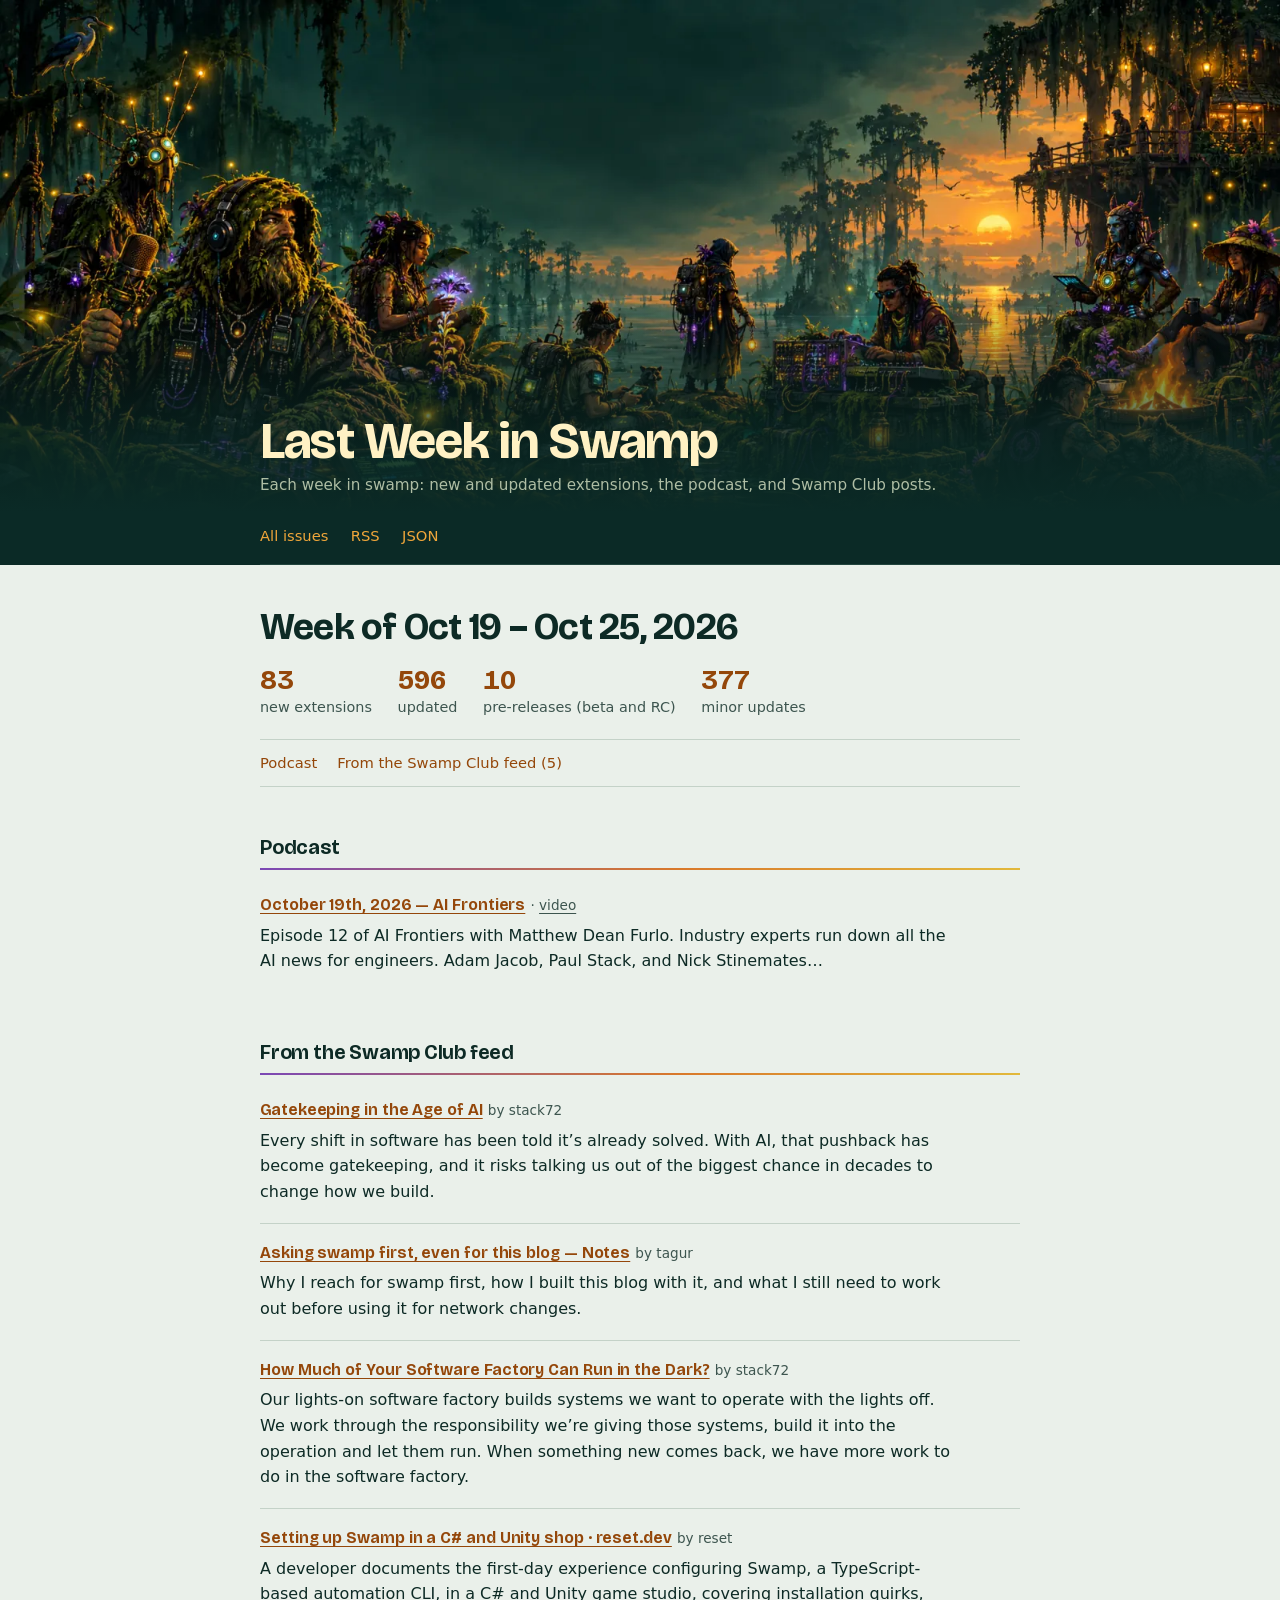
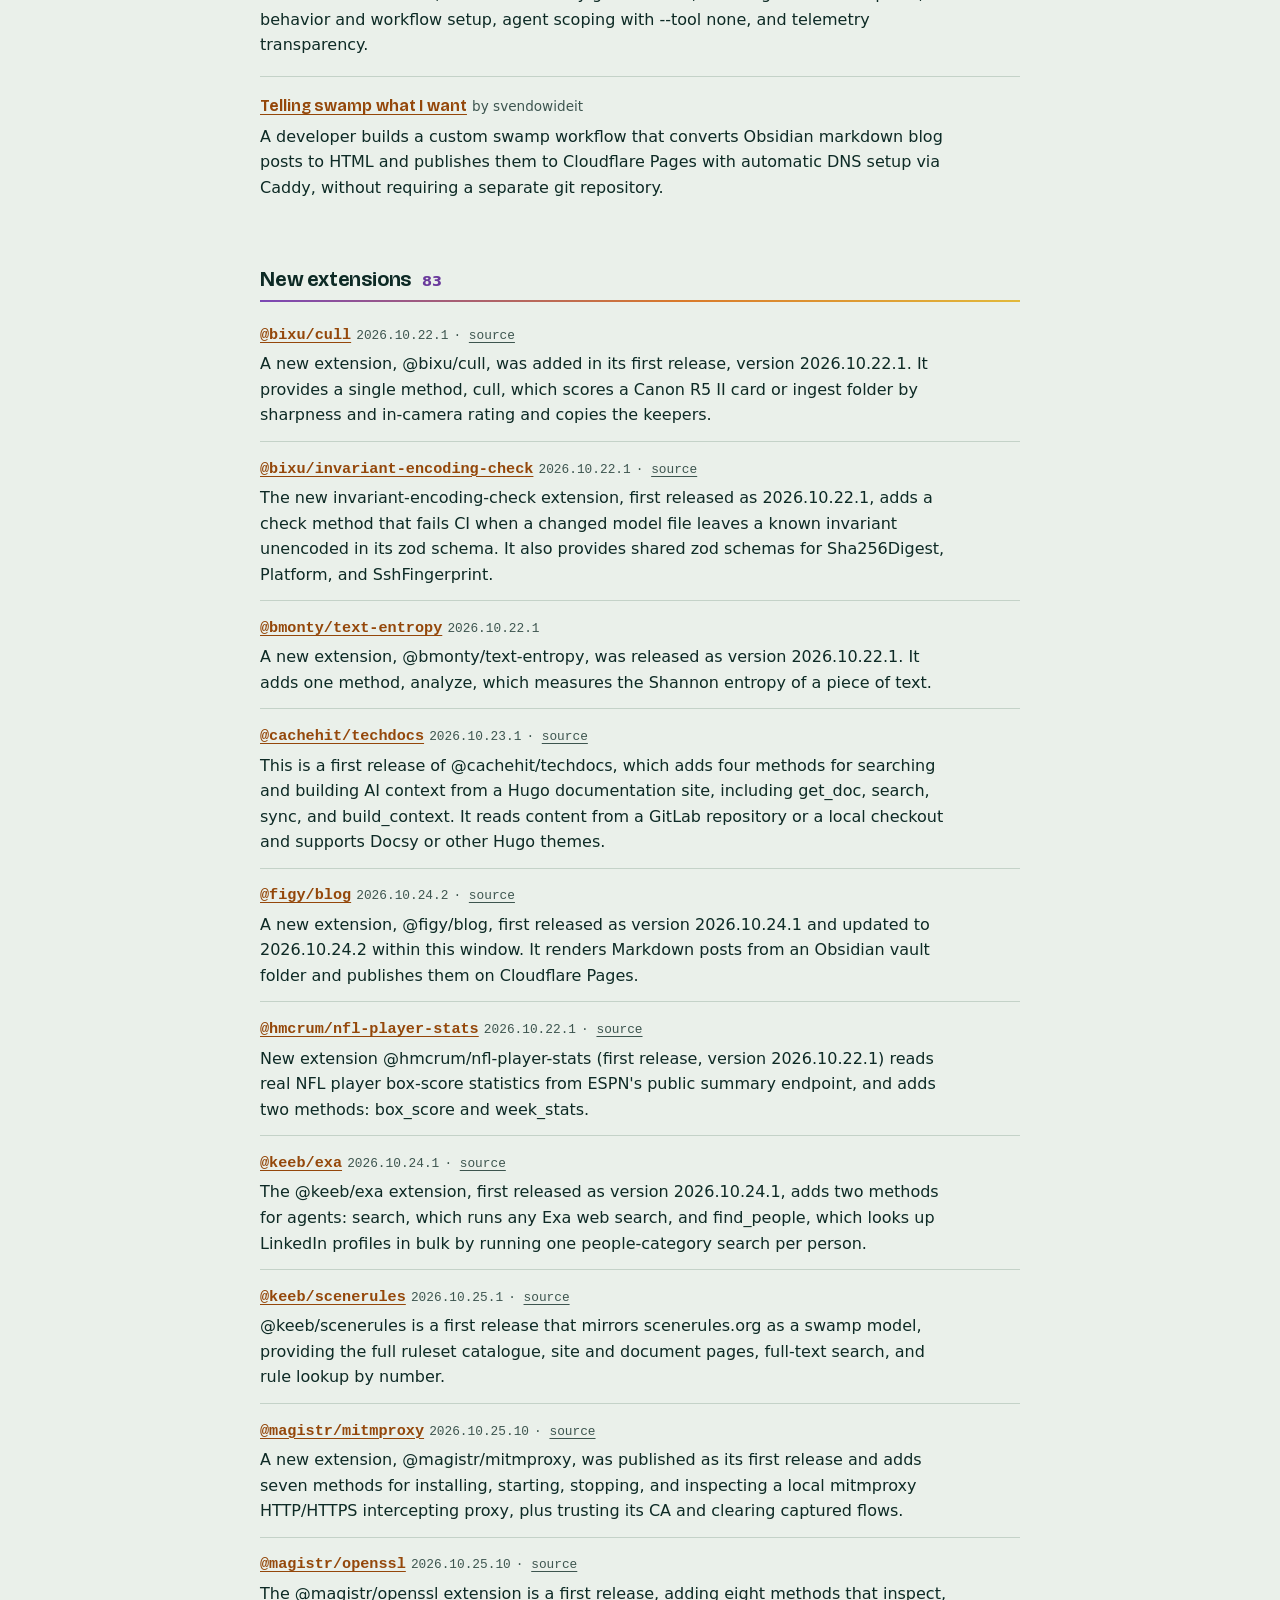
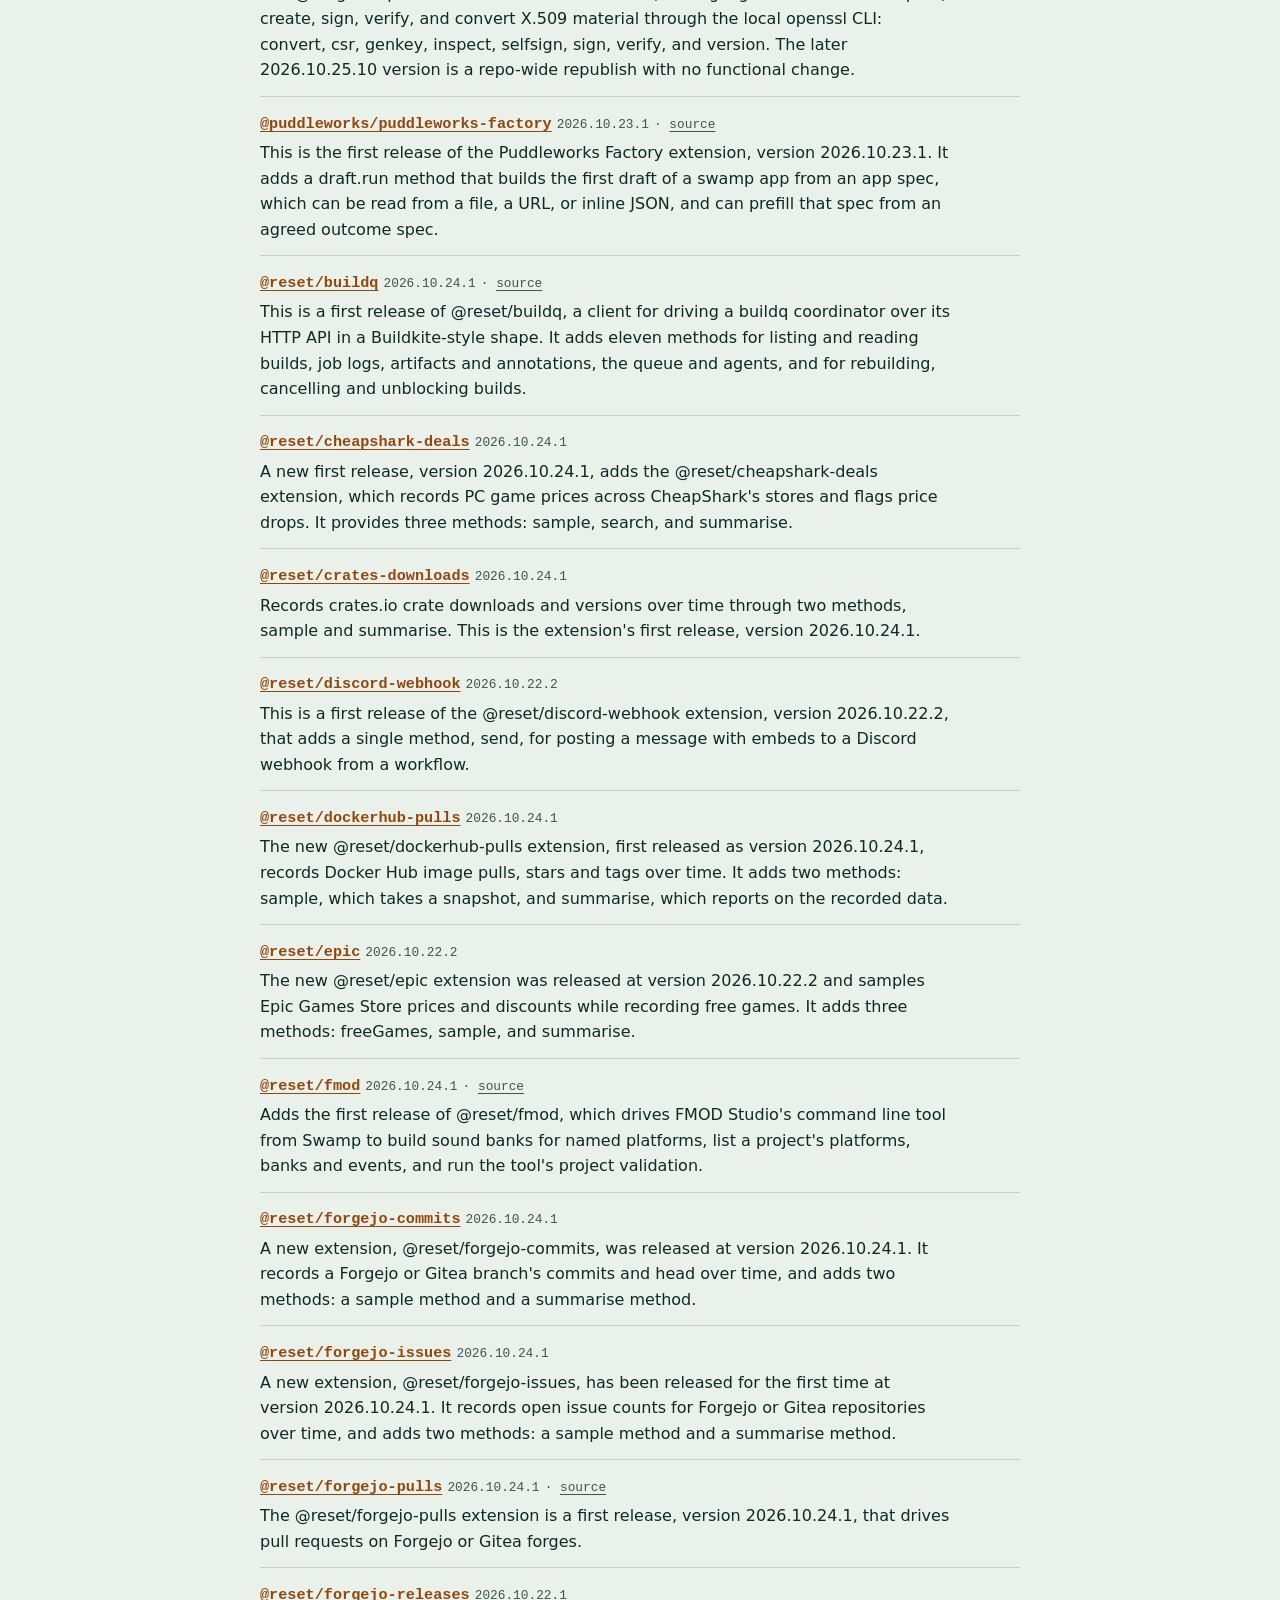
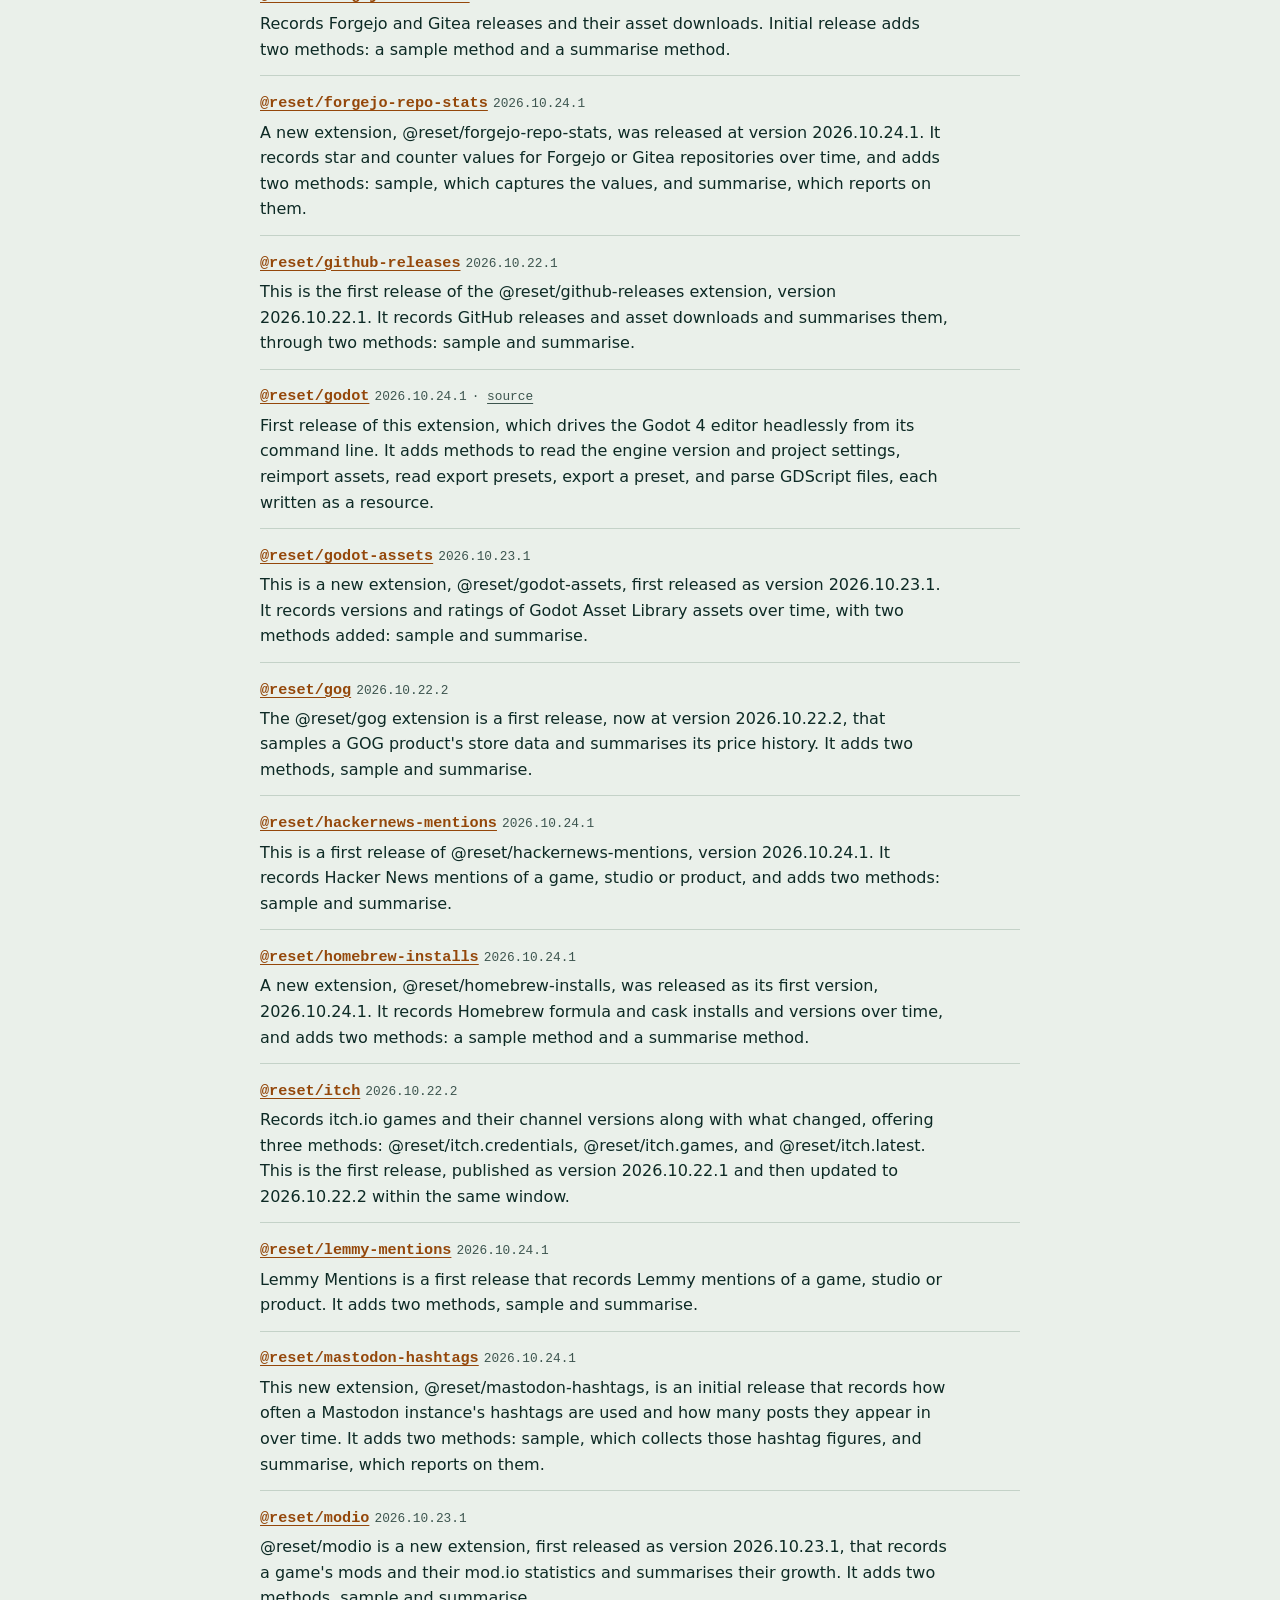
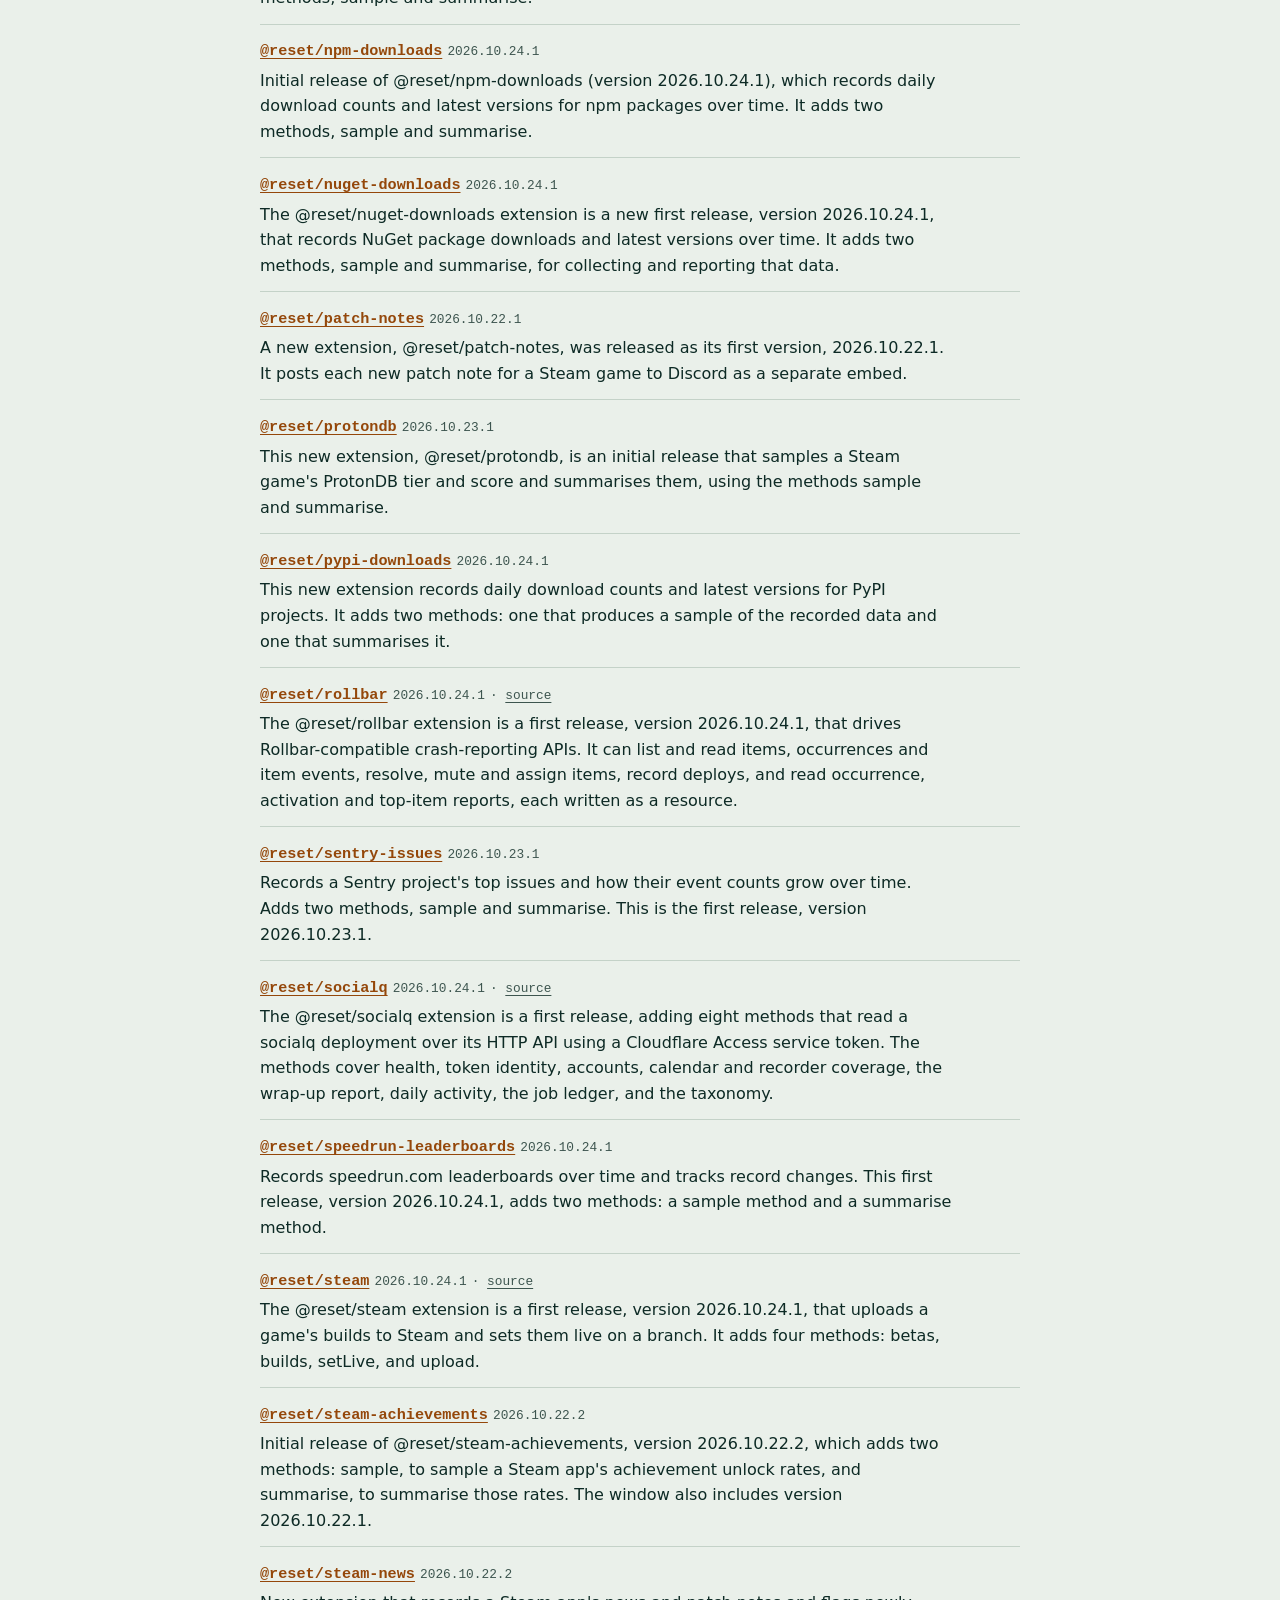
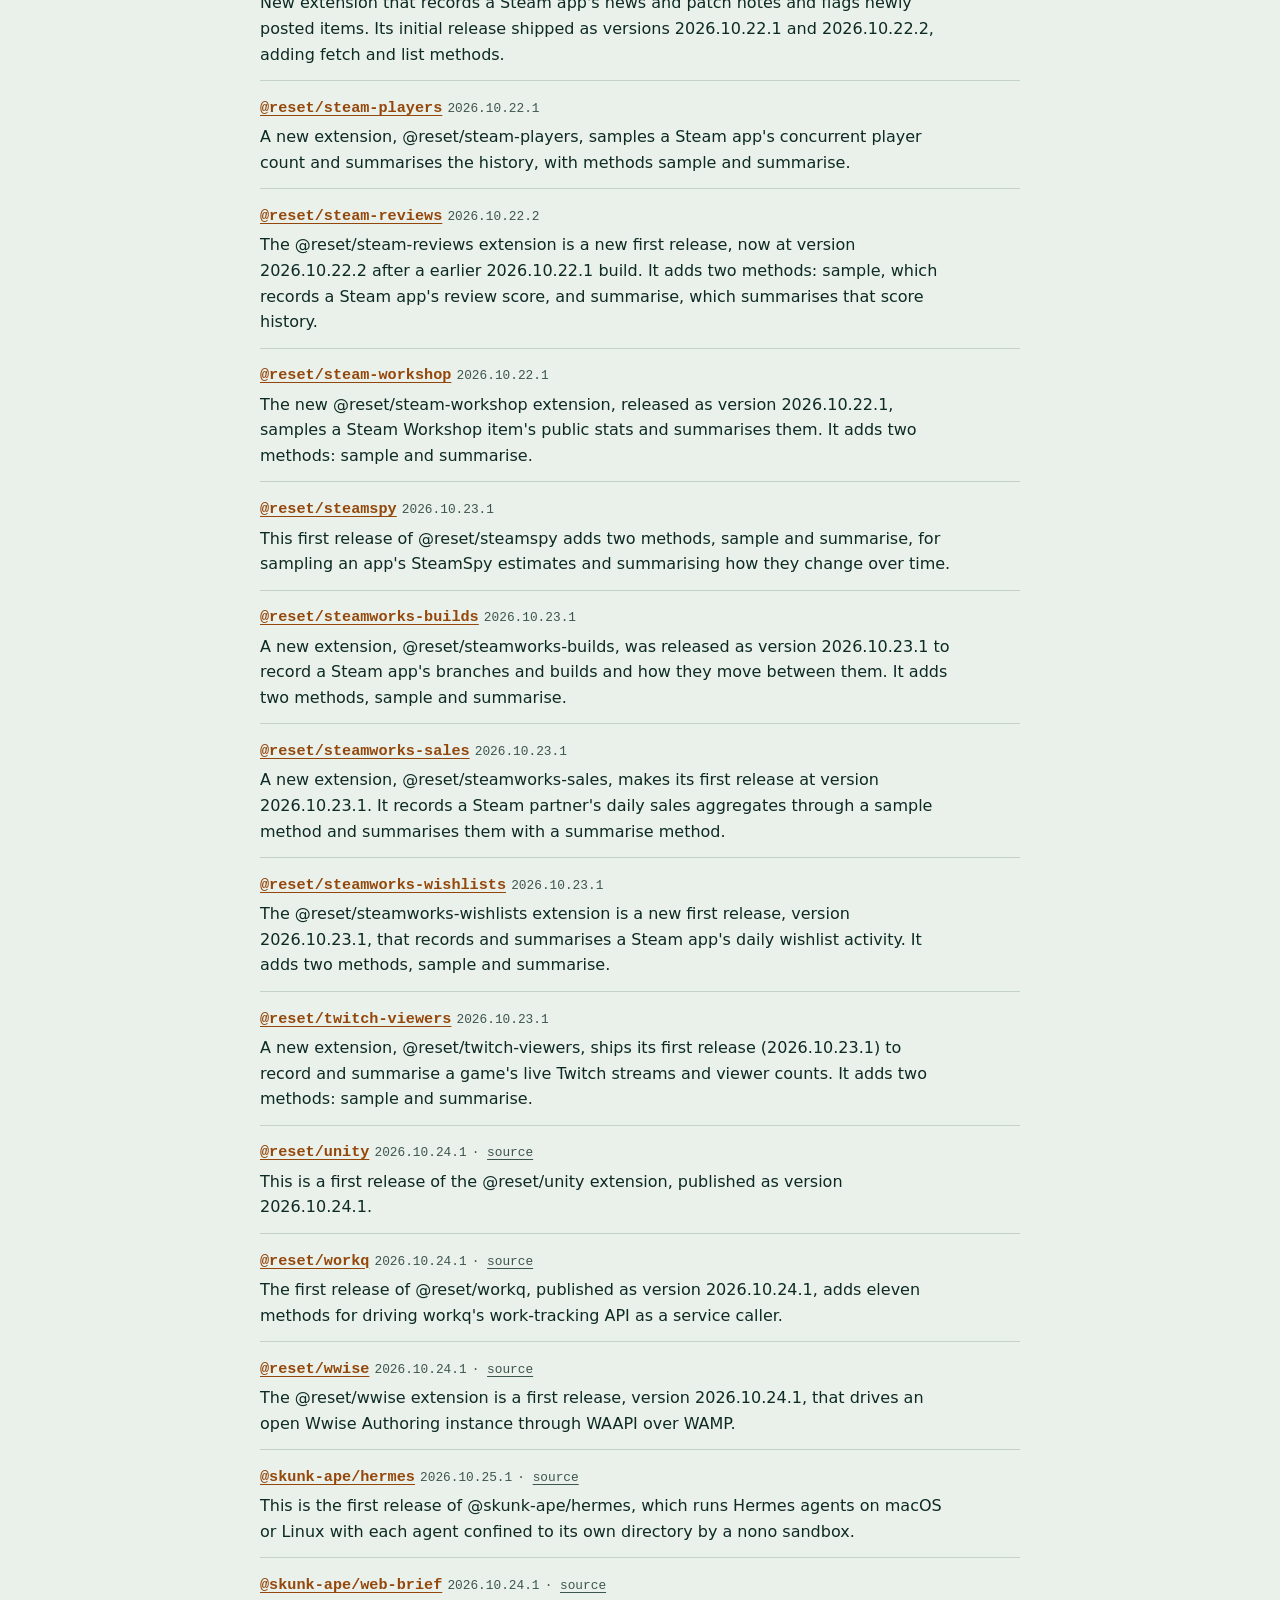
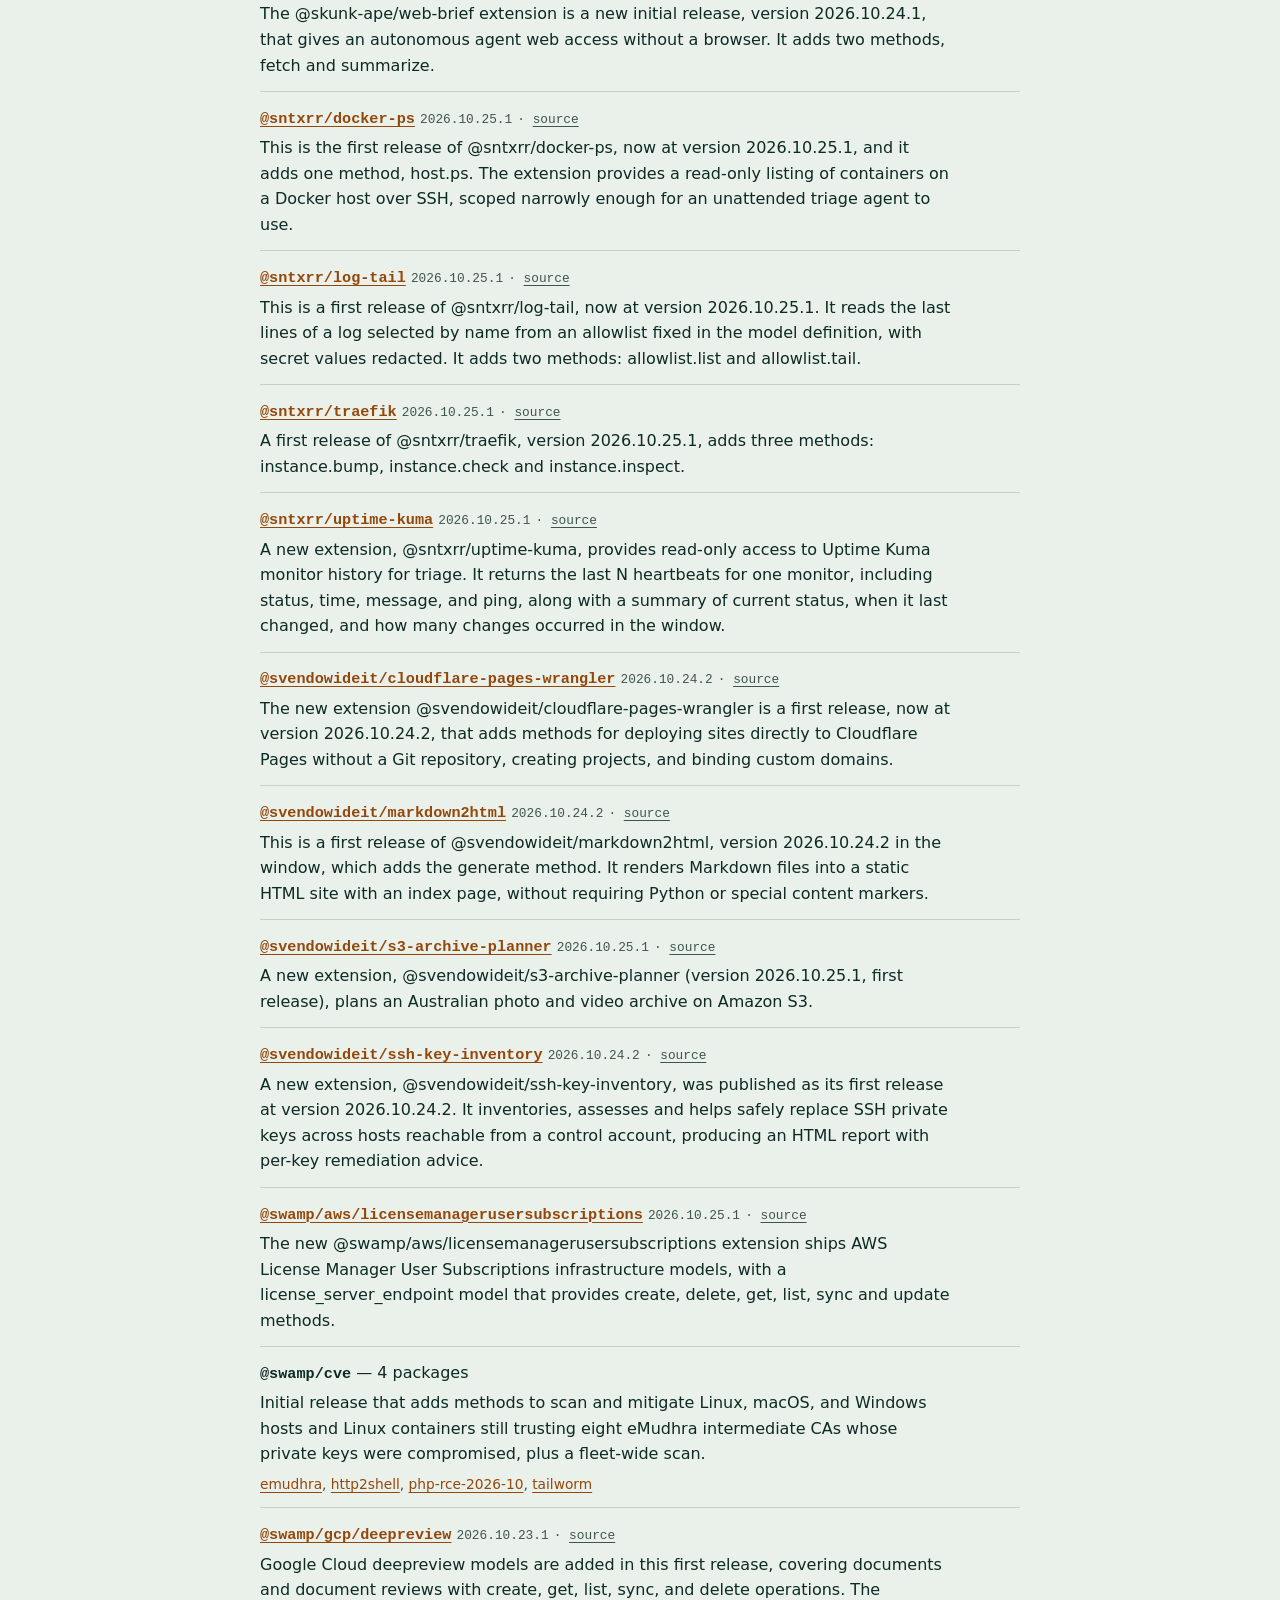
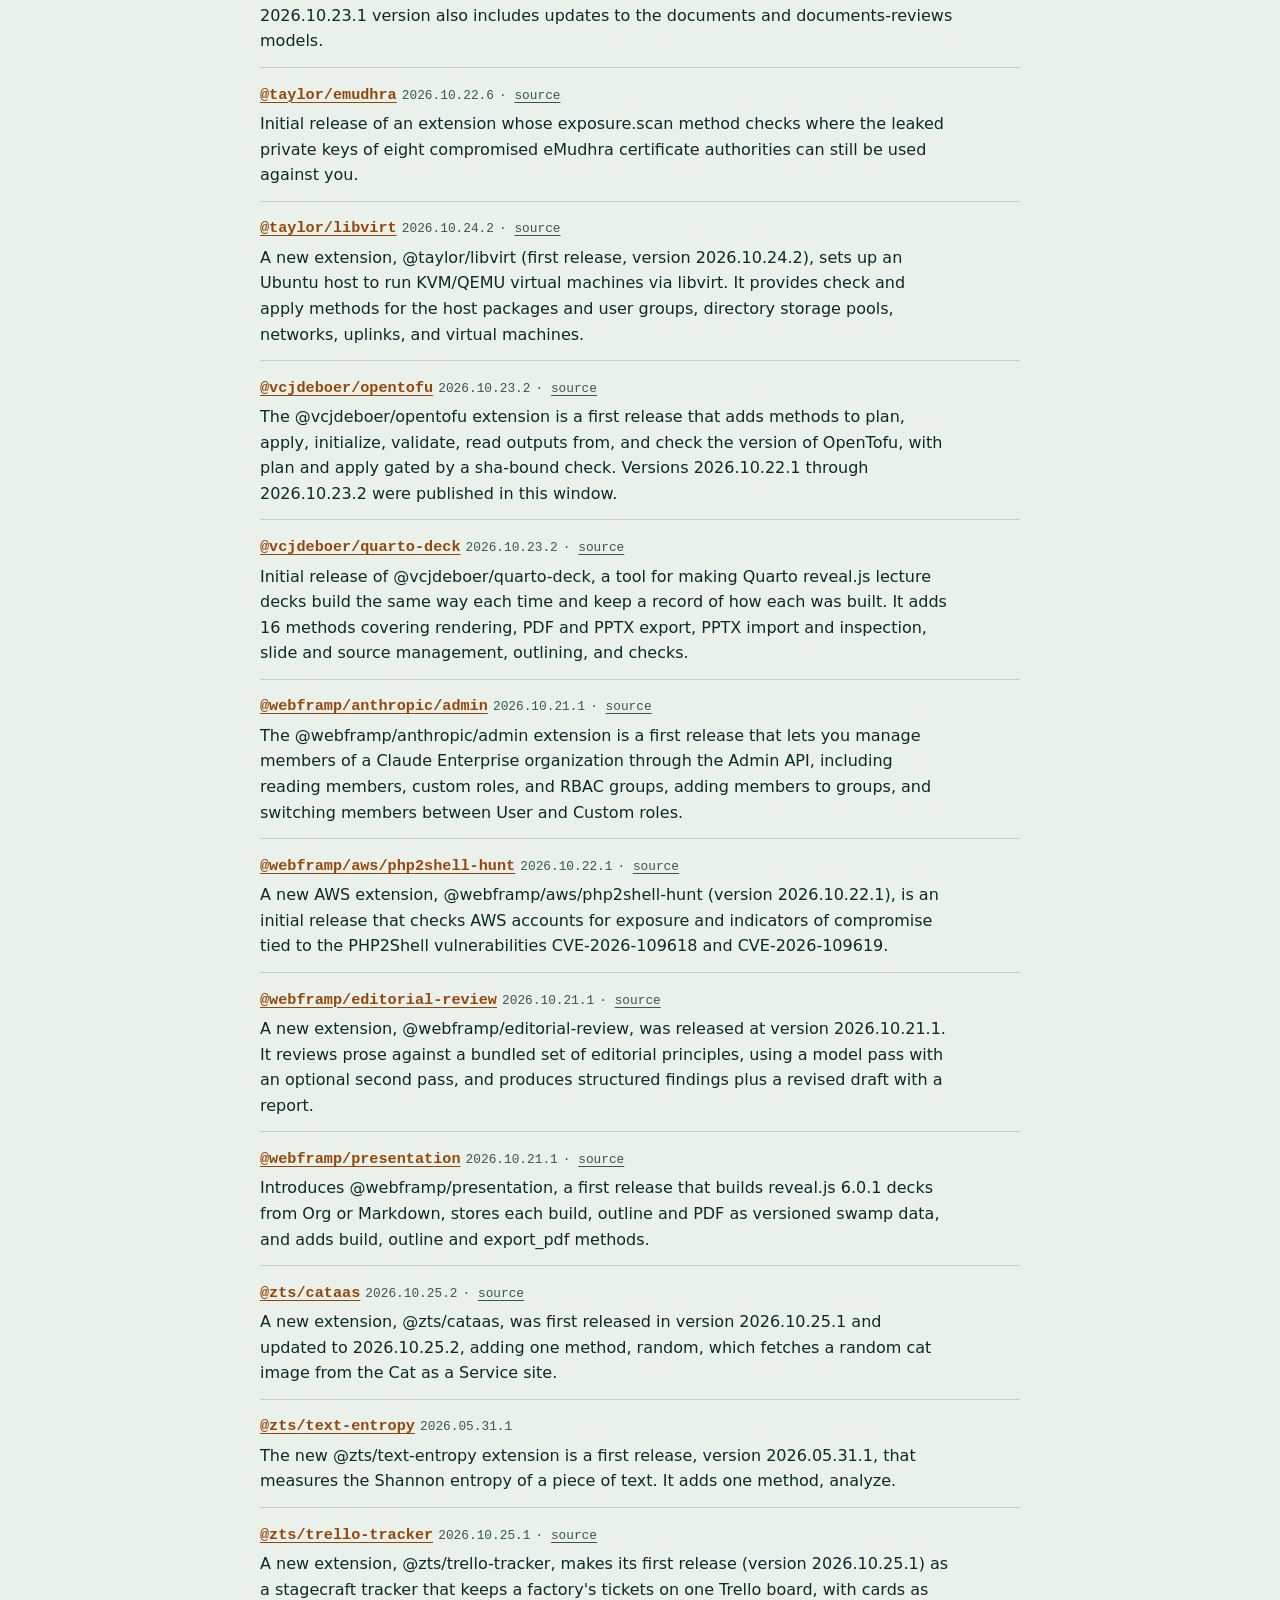
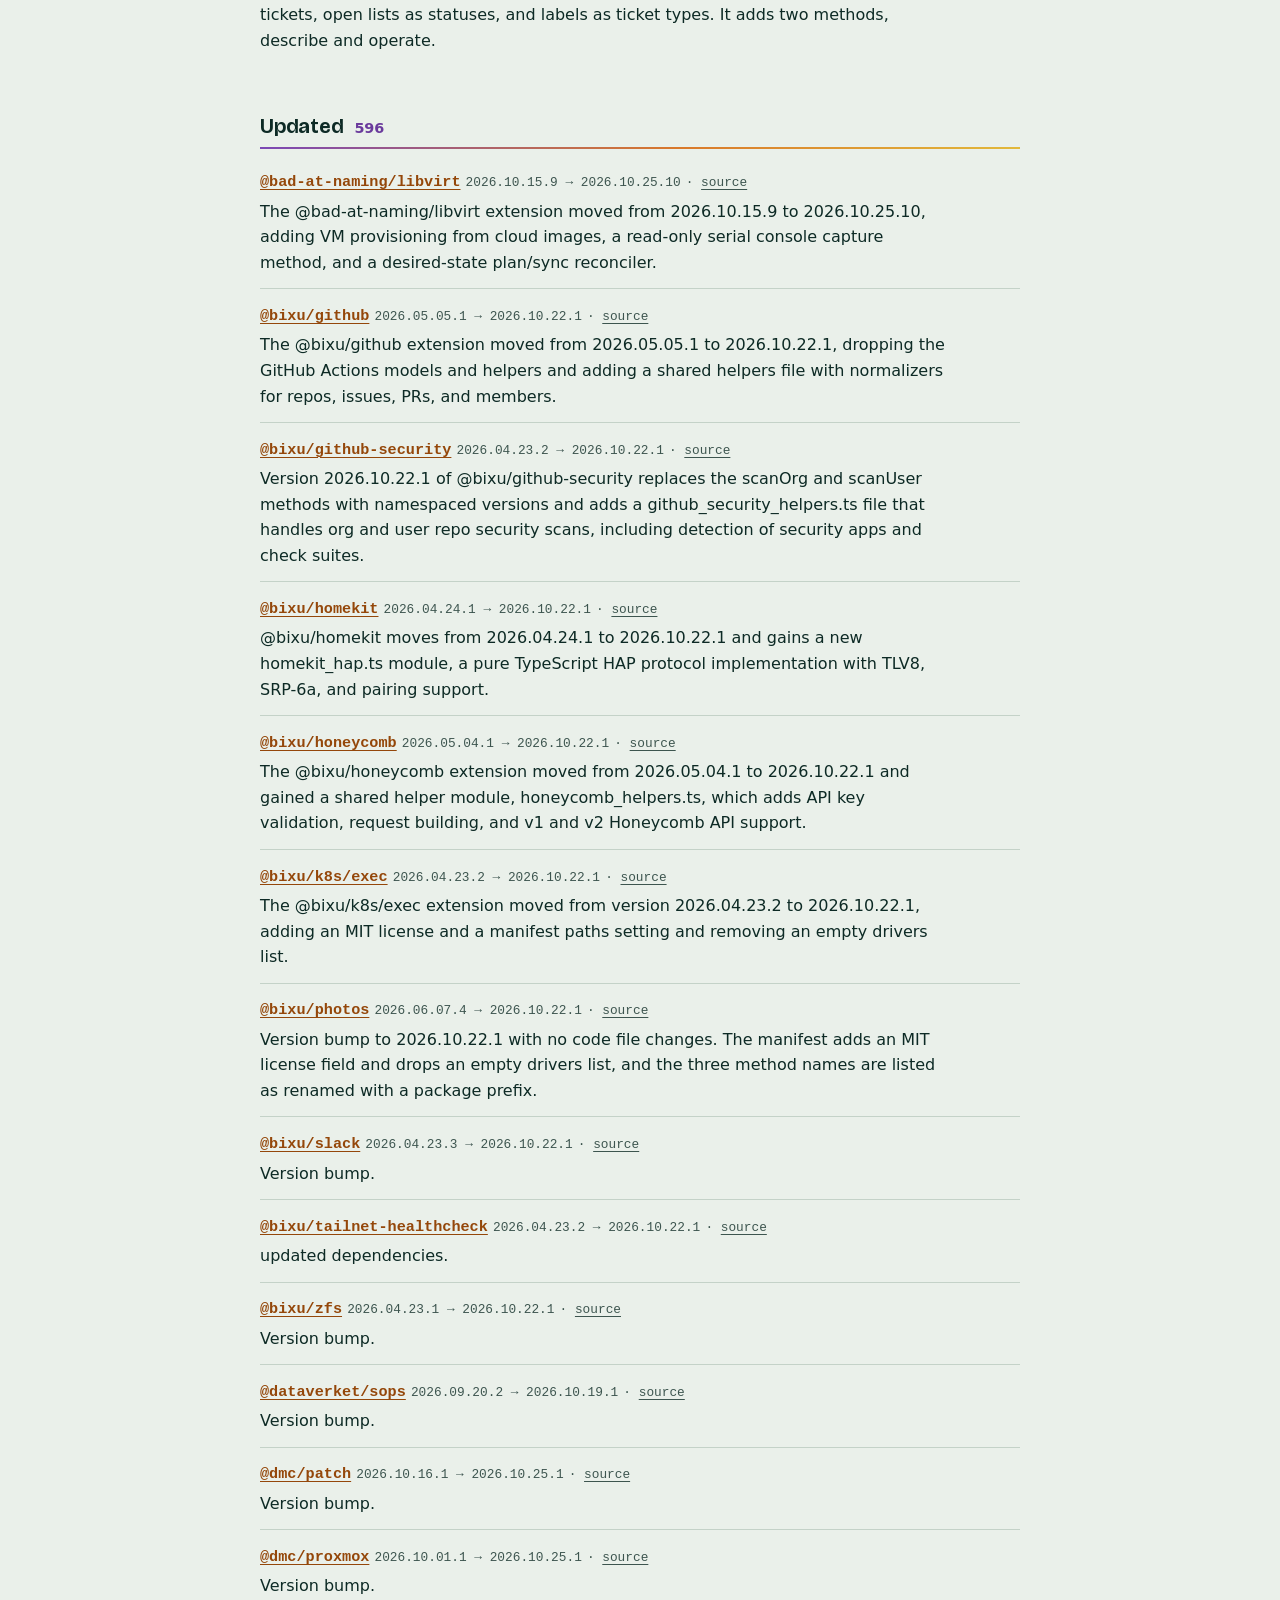
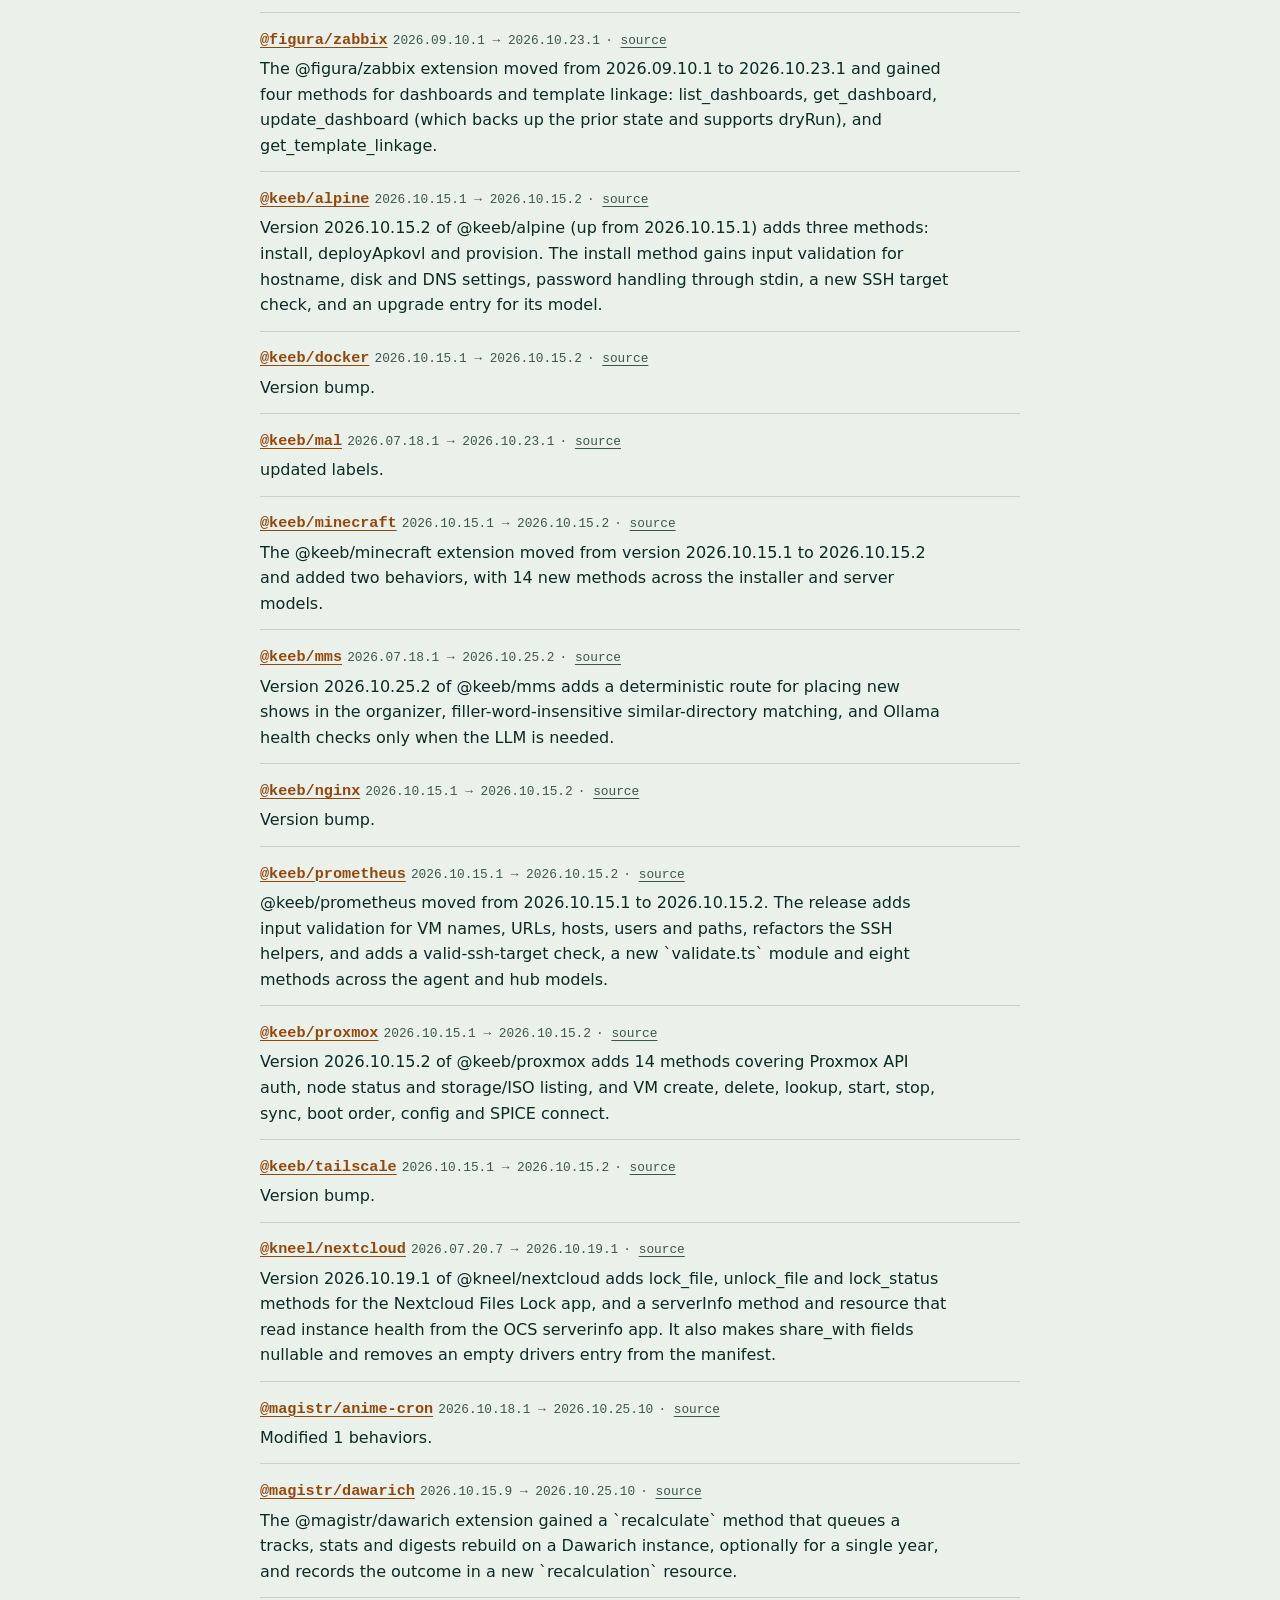
==== commit a60ec659: "Issue 2026-10-19" ====
--- a/issues/2026-10-19.html
+++ b/issues/2026-10-19.html
@@ -9,7 +9,7 @@
 <meta name="referrer" content="no-referrer">
 <link rel="alternate" type="application/rss+xml" title="Last Week in Swamp" href="https://lastweekinswamp.club/feed.xml">
 <link rel="alternate" type="application/json" href="https://lastweekinswamp.club/issues/2026-10-19.json">
-<script type="application/ld+json">{"@context":"https://schema.org","@type":"Article","headline":"Last Week in Swamp: week of Oct 19 – Oct 25, 2026","datePublished":"2026-10-27T02:20:15.341Z","url":"https://lastweekinswamp.club/issues/2026-10-19.html","isPartOf":{"@type":"Periodical","name":"Last Week in Swamp","url":"https://lastweekinswamp.club"},"about":"Changes in the swamp extension registry","encoding":{"@type":"MediaObject","encodingFormat":"application/json","contentUrl":"https://lastweekinswamp.club/issues/2026-10-19.json"}}</script>
+<script type="application/ld+json">{"@context":"https://schema.org","@type":"Article","headline":"Last Week in Swamp: week of Oct 19 – Oct 25, 2026","datePublished":"2026-10-27T03:38:39.328Z","url":"https://lastweekinswamp.club/issues/2026-10-19.html","isPartOf":{"@type":"Periodical","name":"Last Week in Swamp","url":"https://lastweekinswamp.club"},"about":"Changes in the swamp extension registry","encoding":{"@type":"MediaObject","encodingFormat":"application/json","contentUrl":"https://lastweekinswamp.club/issues/2026-10-19.json"}}</script>
 <link rel="stylesheet" href="../site.css">
 </head>
 <body>
@@ -24,155 +24,155 @@
 <li><a class="name" href="https://swamp-club.com/feed/p/60a5f4f1-f7f0-4456-a0f8-6534f8d7bfc3">How Much of Your Software Factory Can Run in the Dark?</a> <span class="ver">by stack72</span><p class="sum">Our lights-on software factory builds systems we want to operate with the lights off. We work through the responsibility we’re giving those systems, build it into the operation and let them run. When something new comes back, we have more work to do in the software factory.</p></li>
 <li><a class="name" href="https://swamp-club.com/feed/p/3a94fb08-19f3-4ca9-aca3-5d97bc0fa992">Setting up Swamp in a C# and Unity shop · reset.dev</a> <span class="ver">by reset</span><p class="sum">A developer documents the first-day experience configuring Swamp, a TypeScript-based automation CLI, in a C# and Unity game studio, covering installation quirks, behavior and workflow setup, agent scoping with --tool none, and telemetry transparency.</p></li>
 <li><a class="name" href="https://swamp-club.com/feed/p/80cc98cb-c8a1-4732-9669-260272972930">Telling swamp what I want</a> <span class="ver">by svendowideit</span><p class="sum">A developer builds a custom swamp workflow that converts Obsidian markdown blog posts to HTML and publishes them to Cloudflare Pages with automatic DNS setup via Caddy, without requiring a separate git repository.</p></li></ul></section>
-<section id="new"><h2>New extensions <small>83</small></h2><ul><li><a class="name" href="https://swamp-club.com/extensions/@bixu/cull">@bixu/cull</a> <span class="ver">2026.10.22.1</span> <span class="ver">· <a href="https://github.com/bixu/swamp-extensions" rel="nofollow noopener">source</a></span><p class="sum">A new extension, @bixu/cull, was released at version 2026.10.22.1 with a single method, cull. It takes a Canon R5 II card or an ingest folder, scores the images by sharpness and in-camera rating, and copies the keepers.</p></li>
-<li><a class="name" href="https://swamp-club.com/extensions/@bixu/invariant-encoding-check">@bixu/invariant-encoding-check</a> <span class="ver">2026.10.22.1</span> <span class="ver">· <a href="https://github.com/bixu/swamp-extensions" rel="nofollow noopener">source</a></span><p class="sum">A new extension, @bixu/invariant-encoding-check, makes CI fail when a changed swamp extension model file leaves a known invariant unencoded in its zod schema. It also ships shared zod schemas for Sha256Digest, Platform, and SshFingerprint, and adds one method, check.</p></li>
-<li><a class="name" href="https://swamp-club.com/extensions/@bmonty/text-entropy">@bmonty/text-entropy</a> <span class="ver">2026.10.22.1</span><p class="sum">The @bmonty/text-entropy extension was first released as version 2026.10.22.1 and adds a single method, analyze, which measures the Shannon entropy of a piece of text. The release is an initial addition with no earlier versions to compare against.</p></li>
-<li><a class="name" href="https://swamp-club.com/extensions/@cachehit/techdocs">@cachehit/techdocs</a> <span class="ver">2026.10.23.1</span> <span class="ver">· <a href="https://github.com/zWaR/swamp-extensions" rel="nofollow noopener">source</a></span><p class="sum">The first release of @cachehit/techdocs, version 2026.10.23.1, adds four methods: search, get_doc, build_context, and sync. It searches and builds AI context from a Hugo documentation site&#39;s source repository, whether that repository is hosted in GitLab or checked out locally, and supports Docsy or other themes.</p></li>
-<li><a class="name" href="https://swamp-club.com/extensions/@figy/blog">@figy/blog</a> <span class="ver">2026.10.24.2</span> <span class="ver">· <a href="https://github.com/svendowideit/swamp-extensions" rel="nofollow noopener">source</a></span><p class="sum">@figy/blog is a first release, version 2026.10.24.2, that renders Markdown posts from an Obsidian vault folder and publishes them to Cloudflare Pages. It followed version 2026.10.24.1 within the same window.</p></li>
-<li><a class="name" href="https://swamp-club.com/extensions/@hmcrum/nfl-player-stats">@hmcrum/nfl-player-stats</a> <span class="ver">2026.10.22.1</span> <span class="ver">· <a href="https://github.com/hcrumpler/swamp-extensions" rel="nofollow noopener">source</a></span><p class="sum">A new extension, @hmcrum/nfl-player-stats, makes its first release (2026.10.22.1) and adds two methods: box_score and week_stats. It provides real NFL player box-score statistics from ESPN&#39;s public summary endpoint, which requires no authentication.</p></li>
-<li><a class="name" href="https://swamp-club.com/extensions/@keeb/exa">@keeb/exa</a> <span class="ver">2026.10.24.1</span> <span class="ver">· <a href="https://github.com/keeb/swamp-exa" rel="nofollow noopener">source</a></span><p class="sum">Initial release of @keeb/exa (version 2026.10.24.1), adding two methods: search, which runs any Exa web search, and find_people, which looks up people&#39;s LinkedIn profiles in bulk by running one people-category search per person and scoring each candidate against employer, email domain, location, and GitHub handle.</p></li>
-<li><a class="name" href="https://swamp-club.com/extensions/@keeb/scenerules">@keeb/scenerules</a> <span class="ver">2026.10.25.1</span> <span class="ver">· <a href="https://github.com/keeb/swamp-scenerules" rel="nofollow noopener">source</a></span><p class="sum">Swamp registry extension @keeb/scenerules is a first release (version 2026.10.25.1) that replicates the scenerules.org ruleset as a swamp model.</p></li>
-<li><a class="name" href="https://swamp-club.com/extensions/@magistr/mitmproxy">@magistr/mitmproxy</a> <span class="ver">2026.10.25.10</span> <span class="ver">· <a href="https://github.com/umag/swamp-workspace" rel="nofollow noopener">source</a></span><p class="sum">The @magistr/mitmproxy extension is new, adding methods to install, start, stop, and inspect a local mitmproxy HTTP/HTTPS intercepting proxy from swamp, plus trust the proxy&#39;s CA certificate and clear captured flows.</p></li>
-<li><a class="name" href="https://swamp-club.com/extensions/@magistr/openssl">@magistr/openssl</a> <span class="ver">2026.10.25.10</span> <span class="ver">· <a href="https://github.com/umag/swamp-workspace" rel="nofollow noopener">source</a></span><p class="sum">This new extension provides eight methods for inspecting, creating, signing, verifying and converting X.509 certificates through the local openssl CLI: inspect, csr, genkey, selfsign, sign, verify, convert and version.</p></li>
-<li><a class="name" href="https://swamp-club.com/extensions/@puddleworks/puddleworks-factory">@puddleworks/puddleworks-factory</a> <span class="ver">2026.10.23.1</span> <span class="ver">· <a href="https://github.com/puddle-works/puddleworks-factory" rel="nofollow noopener">source</a></span><p class="sum">Puddleworks Factory is a first release that adds a draft.run method. It prefills an app spec from an agreed outcome spec, then builds a first draft of a swamp app from an app spec read from a file, URL, or inline JSON.</p></li>
-<li><a class="name" href="https://swamp-club.com/extensions/@reset/buildq">@reset/buildq</a> <span class="ver">2026.10.24.1</span> <span class="ver">· <a href="https://github.com/reset/swamp-extensions" rel="nofollow noopener">source</a></span><p class="sum">The @reset/buildq extension is a first release, published as version 2026.10.24.1, that drives a buildq coordinator over its HTTP API in a Buildkite-style shape.</p></li>
-<li><a class="name" href="https://swamp-club.com/extensions/@reset/cheapshark-deals">@reset/cheapshark-deals</a> <span class="ver">2026.10.24.1</span><p class="sum">The first release of @reset/cheapshark-deals, version 2026.10.24.1, records PC game prices across CheapShark&#39;s stores and flags price drops. It adds three methods: sample, search, and summarise.</p></li>
-<li><a class="name" href="https://swamp-club.com/extensions/@reset/crates-downloads">@reset/crates-downloads</a> <span class="ver">2026.10.24.1</span><p class="sum">A new extension, @reset/crates-downloads, records download counts and version history for crates.io crates over time. Its first release (2026.10.24.1) adds two methods, sample and summarise.</p></li>
-<li><a class="name" href="https://swamp-club.com/extensions/@reset/discord-webhook">@reset/discord-webhook</a> <span class="ver">2026.10.22.2</span><p class="sum">The @reset/discord-webhook extension is a first release, now at version 2026.10.22.2 after an earlier 2026.10.22.1 release in the same window. It adds a single send method that posts a message with embeds to a Discord webhook from a workflow.</p></li>
-<li><a class="name" href="https://swamp-club.com/extensions/@reset/dockerhub-pulls">@reset/dockerhub-pulls</a> <span class="ver">2026.10.24.1</span><p class="sum">A new extension, @reset/dockerhub-pulls, was released at version 2026.10.24.1. It records pull counts, star counts and tags for Docker Hub images over time, and adds two methods: sample, which captures those figures, and summarise, which reports on them.</p></li>
-<li><a class="name" href="https://swamp-club.com/extensions/@reset/epic">@reset/epic</a> <span class="ver">2026.10.22.2</span><p class="sum">The @reset/epic extension is a first release, version 2026.10.22.2, that samples Epic Games Store prices and discounts and records free games. It adds three methods: freeGames, sample, and summarise.</p></li>
-<li><a class="name" href="https://swamp-club.com/extensions/@reset/fmod">@reset/fmod</a> <span class="ver">2026.10.24.1</span> <span class="ver">· <a href="https://github.com/reset/swamp-extensions" rel="nofollow noopener">source</a></span><p class="sum">The @reset/fmod extension is a first release, version 2026.10.24.1, that drives FMOD Studio&#39;s command line tool from Swamp.</p></li>
-<li><a class="name" href="https://swamp-club.com/extensions/@reset/forgejo-commits">@reset/forgejo-commits</a> <span class="ver">2026.10.24.1</span><p class="sum">This new extension, @reset/forgejo-commits, records the commits and head of a Forgejo or Gitea branch over time. Its first release, version 2026.10.24.1, adds two methods: a sample method and a summarise method.</p></li>
-<li><a class="name" href="https://swamp-club.com/extensions/@reset/forgejo-issues">@reset/forgejo-issues</a> <span class="ver">2026.10.24.1</span><p class="sum">New extension @reset/forgejo-issues records Forgejo or Gitea issues and tracks how many remain open over time. Its first release, 2026.10.24.1, adds two methods: sample and summarise.</p></li>
-<li><a class="name" href="https://swamp-club.com/extensions/@reset/forgejo-pulls">@reset/forgejo-pulls</a> <span class="ver">2026.10.24.1</span> <span class="ver">· <a href="https://github.com/reset/swamp-extensions" rel="nofollow noopener">source</a></span><p class="sum">Forgejo and Gitea pull request driver, first released as 2026.10.21.1 and updated to 2026.10.24.1. It adds seven methods for listing and reading pull requests, reading commit statuses by context, listing and posting comments, and asking the repository&#39;s merge bot to merge or rush a pull request.</p></li>
-<li><a class="name" href="https://swamp-club.com/extensions/@reset/forgejo-releases">@reset/forgejo-releases</a> <span class="ver">2026.10.22.1</span><p class="sum">This is a new extension, the first release at version 2026.10.22.1, that records Forgejo or Gitea releases and their asset downloads. It adds two methods, one to sample releases and one to summarise them.</p></li>
-<li><a class="name" href="https://swamp-club.com/extensions/@reset/forgejo-repo-stats">@reset/forgejo-repo-stats</a> <span class="ver">2026.10.24.1</span><p class="sum">Initial release of @reset/forgejo-repo-stats (version 2026.10.24.1), which records Forgejo or Gitea repository stars and counters over time. It adds two methods: sample, and summarise.</p></li>
-<li><a class="name" href="https://swamp-club.com/extensions/@reset/github-releases">@reset/github-releases</a> <span class="ver">2026.10.22.1</span><p class="sum">This is the first release of @reset/github-releases, version 2026.10.22.1. It records GitHub releases and asset downloads and summarises them, adding two methods: a sample method and a summarise method.</p></li>
-<li><a class="name" href="https://swamp-club.com/extensions/@reset/godot">@reset/godot</a> <span class="ver">2026.10.24.1</span> <span class="ver">· <a href="https://github.com/reset/swamp-extensions" rel="nofollow noopener">source</a></span><p class="sum">This is a new extension, @reset/godot, first released at version 2026.10.24.1.</p></li>
-<li><a class="name" href="https://swamp-club.com/extensions/@reset/godot-assets">@reset/godot-assets</a> <span class="ver">2026.10.23.1</span><p class="sum">Adds the first release of @reset/godot-assets (version 2026.10.23.1), which records Godot Asset Library assets&#39; versions and ratings over time. It adds two methods: sample and summarise.</p></li>
-<li><a class="name" href="https://swamp-club.com/extensions/@reset/gog">@reset/gog</a> <span class="ver">2026.10.22.2</span><p class="sum">A new extension, @reset/gog, was released in its first version, 2026.10.22.1, and updated to 2026.10.22.2. It samples a GOG product&#39;s store data and summarises its price history, adding two methods: sample and summarise.</p></li>
-<li><a class="name" href="https://swamp-club.com/extensions/@reset/hackernews-mentions">@reset/hackernews-mentions</a> <span class="ver">2026.10.24.1</span><p class="sum">A new extension, @reset/hackernews-mentions, makes its first release (version 2026.10.24.1) to record Hacker News mentions of a game, studio or product. It adds two methods, sample and summarise.</p></li>
-<li><a class="name" href="https://swamp-club.com/extensions/@reset/homebrew-installs">@reset/homebrew-installs</a> <span class="ver">2026.10.24.1</span><p class="sum">A new extension, @reset/homebrew-installs, records Homebrew formula and cask installs and their versions over time. Its first release, 2026.10.24.1, adds two methods: a sample method and a summarise method.</p></li>
-<li><a class="name" href="https://swamp-club.com/extensions/@reset/itch">@reset/itch</a> <span class="ver">2026.10.22.2</span><p class="sum">A new extension, @reset/itch, is published at version 2026.10.22.2 and records itch.io games and their channel versions, including what changed between them. It adds three methods: credentials, games, and latest, and this is its first release in the window, following version 2026.10.22.1.</p></li>
-<li><a class="name" href="https://swamp-club.com/extensions/@reset/lemmy-mentions">@reset/lemmy-mentions</a> <span class="ver">2026.10.24.1</span><p class="sum">A new extension, @reset/lemmy-mentions, has its first release, 2026.10.24.1. It records Lemmy mentions of a game, studio or product, and adds two methods: sample and summarise.</p></li>
-<li><a class="name" href="https://swamp-club.com/extensions/@reset/mastodon-hashtags">@reset/mastodon-hashtags</a> <span class="ver">2026.10.24.1</span><p class="sum">Records how a Mastodon instance&#39;s hashtag usage and posts change over time, with a new first release (2026.10.24.1) that adds a sample method and a summarise method.</p></li>
-<li><a class="name" href="https://swamp-club.com/extensions/@reset/modio">@reset/modio</a> <span class="ver">2026.10.23.1</span><p class="sum">A new extension, @reset/modio, has been released at version 2026.10.23.1. It records a game&#39;s mods and their mod.io statistics, and summarises their growth, through two new methods: sample and summarise.</p></li>
-<li><a class="name" href="https://swamp-club.com/extensions/@reset/npm-downloads">@reset/npm-downloads</a> <span class="ver">2026.10.24.1</span><p class="sum">This new extension, @reset/npm-downloads, records npm packages&#39; daily download counts and latest versions over time. It adds two methods: a sample method that collects the data and a summarise method that reports on it.</p></li>
-<li><a class="name" href="https://swamp-club.com/extensions/@reset/nuget-downloads">@reset/nuget-downloads</a> <span class="ver">2026.10.24.1</span><p class="sum">A new extension, @reset/nuget-downloads, was released as version 2026.10.24.1. It records NuGet package download counts and latest versions over time, and adds two methods, sample and summarise.</p></li>
-<li><a class="name" href="https://swamp-club.com/extensions/@reset/patch-notes">@reset/patch-notes</a> <span class="ver">2026.10.22.1</span><p class="sum">This is the first release of @reset/patch-notes, version 2026.10.22.1. It announces a Steam game&#39;s new patch notes in Discord, posting one embed for each.</p></li>
-<li><a class="name" href="https://swamp-club.com/extensions/@reset/protondb">@reset/protondb</a> <span class="ver">2026.10.23.1</span><p class="sum">A new extension, @reset/protondb, was released in its first version, 2026.10.23.1. It samples a Steam game&#39;s ProtonDB tier and score and summarises them, through two new methods: sample and summarise.</p></li>
-<li><a class="name" href="https://swamp-club.com/extensions/@reset/pypi-downloads">@reset/pypi-downloads</a> <span class="ver">2026.10.24.1</span><p class="sum">A new extension, @reset/pypi-downloads, has been released at version 2026.10.24.1. It records daily download counts and latest versions for PyPI projects, with sample and summarise methods.</p></li>
-<li><a class="name" href="https://swamp-club.com/extensions/@reset/rollbar">@reset/rollbar</a> <span class="ver">2026.10.24.1</span> <span class="ver">· <a href="https://github.com/reset/swamp-extensions" rel="nofollow noopener">source</a></span><p class="sum">Rollbar-compatible crash-reporting client (first release, version 2026.10.24.1) that lists and reads items, occurrences and events, and can resolve, mute, assign, and record deploys. It also adds occurrence, activation and top-item reports, and logs item filters readably.</p></li>
-<li><a class="name" href="https://swamp-club.com/extensions/@reset/sentry-issues">@reset/sentry-issues</a> <span class="ver">2026.10.23.1</span><p class="sum">This new extension records a Sentry project&#39;s top issues and tracks how their counts grow over time. It adds two methods, sample and summarise, for collecting and reviewing that data.</p></li>
-<li><a class="name" href="https://swamp-club.com/extensions/@reset/socialq">@reset/socialq</a> <span class="ver">2026.10.24.1</span> <span class="ver">· <a href="https://github.com/reset/swamp-extensions" rel="nofollow noopener">source</a></span><p class="sum">New extension that reads a socialq deployment over its HTTP API using a Cloudflare Access service token. It adds eight methods covering health, the token&#39;s identity, accounts, the calendar and recorder coverage, the wrap-up report, daily activity, the job ledger, and the taxonomy.</p></li>
-<li><a class="name" href="https://swamp-club.com/extensions/@reset/speedrun-leaderboards">@reset/speedrun-leaderboards</a> <span class="ver">2026.10.24.1</span><p class="sum">A new extension, @reset/speedrun-leaderboards, was released as its first version, 2026.10.24.1. It records speedrun.com leaderboards over time and tracks record moves, adding two methods: a sample method and a summarise method.</p></li>
-<li><a class="name" href="https://swamp-club.com/extensions/@reset/steam">@reset/steam</a> <span class="ver">2026.10.24.1</span> <span class="ver">· <a href="https://github.com/reset/swamp-extensions" rel="nofollow noopener">source</a></span><p class="sum">Uploads a game&#39;s builds to Steam and sets them live on a branch. The extension adds four methods: betas, builds, setLive, and upload. This is the first release, version 2026.10.24.1.</p></li>
-<li><a class="name" href="https://swamp-club.com/extensions/@reset/steam-achievements">@reset/steam-achievements</a> <span class="ver">2026.10.22.2</span><p class="sum">Adds the new extension @reset/steam-achievements, its first release, with versions 2026.10.22.1 and 2026.10.22.2 in this window. It provides two methods: one samples a Steam app&#39;s achievement unlock rates, and the other summarises those rates.</p></li>
-<li><a class="name" href="https://swamp-club.com/extensions/@reset/steam-news">@reset/steam-news</a> <span class="ver">2026.10.22.2</span><p class="sum">Records a Steam app&#39;s news and patch notes and flags new posts. The extension was first released at version 2026.10.22.2, adding two methods: fetch and list.</p></li>
-<li><a class="name" href="https://swamp-club.com/extensions/@reset/steam-players">@reset/steam-players</a> <span class="ver">2026.10.22.1</span><p class="sum">First release of @reset/steam-players, which samples a Steam app&#39;s concurrent player count and summarises its history. It adds two methods, sample and summarise, and ships a README covering app ids, intervals, comparing apps, trends, and stored data.</p></li>
-<li><a class="name" href="https://swamp-club.com/extensions/@reset/steam-reviews">@reset/steam-reviews</a> <span class="ver">2026.10.22.2</span><p class="sum">A new extension, @reset/steam-reviews, was added in its first release, published as versions 2026.10.22.1 and 2026.10.22.2. It provides two methods: one samples a Steam app&#39;s review score, and the other summarises that score&#39;s history.</p></li>
-<li><a class="name" href="https://swamp-club.com/extensions/@reset/steam-workshop">@reset/steam-workshop</a> <span class="ver">2026.10.22.1</span><p class="sum">The @reset/steam-workshop extension is a new first release, version 2026.10.22.1, that adds two methods: one to sample a Steam Workshop item&#39;s public stats and one to summarise them. Its stated purpose is sampling and summarising public Workshop item statistics.</p></li>
-<li><a class="name" href="https://swamp-club.com/extensions/@reset/steamspy">@reset/steamspy</a> <span class="ver">2026.10.23.1</span><p class="sum">This is the first release of @reset/steamspy, version 2026.10.23.1. It adds two methods: sample, which pulls an app&#39;s SteamSpy estimates, and summarise, which describes how those estimates change over time.</p></li>
-<li><a class="name" href="https://swamp-club.com/extensions/@reset/steamworks-builds">@reset/steamworks-builds</a> <span class="ver">2026.10.23.1</span><p class="sum">This is a new extension, @reset/steamworks-builds, first released as version 2026.10.23.1. It records a Steam app&#39;s branches and builds and how they move between branches, and it adds two methods: sample and summarise.</p></li>
-<li><a class="name" href="https://swamp-club.com/extensions/@reset/steamworks-sales">@reset/steamworks-sales</a> <span class="ver">2026.10.23.1</span><p class="sum">New extension @reset/steamworks-sales, first released as version 2026.10.23.1. It records a Steam partner&#39;s daily sales aggregates and summarises them, through two methods: sample and summarise.</p></li>
-<li><a class="name" href="https://swamp-club.com/extensions/@reset/steamworks-wishlists">@reset/steamworks-wishlists</a> <span class="ver">2026.10.23.1</span><p class="sum">A new extension, @reset/steamworks-wishlists, was released as version 2026.10.23.1 to record and summarise a Steam app&#39;s daily wishlist activity. It adds two methods, sample and summarise.</p></li>
-<li><a class="name" href="https://swamp-club.com/extensions/@reset/twitch-viewers">@reset/twitch-viewers</a> <span class="ver">2026.10.23.1</span><p class="sum">A new extension, @reset/twitch-viewers, first released as version 2026.10.23.1, records and summarises a game&#39;s live Twitch streams and viewer counts. It adds two methods: sample, which captures the data, and summarise, which reports on it.</p></li>
-<li><a class="name" href="https://swamp-club.com/extensions/@reset/unity">@reset/unity</a> <span class="ver">2026.10.24.1</span> <span class="ver">· <a href="https://github.com/reset/swamp-extensions" rel="nofollow noopener">source</a></span><p class="sum">The @reset/unity extension is a first release, version 2026.10.24.1, that drives the Unity Editor in batch mode through its command-line arguments.</p></li>
-<li><a class="name" href="https://swamp-club.com/extensions/@reset/workq">@reset/workq</a> <span class="ver">2026.10.24.1</span> <span class="ver">· <a href="https://github.com/reset/swamp-extensions" rel="nofollow noopener">source</a></span><p class="sum">The @reset/workq extension is a first release, now at version 2026.10.24.1, that lets swamp call workq&#39;s work-tracking API as a client. It adds eleven methods to read the current user, an org&#39;s projects, items with filters, item history, releases and sprints, and to create, change, and comment on items.</p></li>
-<li><a class="name" href="https://swamp-club.com/extensions/@reset/wwise">@reset/wwise</a> <span class="ver">2026.10.24.1</span> <span class="ver">· <a href="https://github.com/reset/swamp-extensions" rel="nofollow noopener">source</a></span><p class="sum">The new @reset/wwise extension is an initial release (version 2026.10.24.1) that drives an open Wwise Authoring instance over WAAPI and WAMP.</p></li>
-<li><a class="name" href="https://swamp-club.com/extensions/@skunk-ape/hermes">@skunk-ape/hermes</a> <span class="ver">2026.10.25.1</span> <span class="ver">· <a href="https://github.com/skunk-ape/swamp-extensions" rel="nofollow noopener">source</a></span><p class="sum">The @skunk-ape/hermes extension is a first release, version 2026.10.25.1, that lets users run Hermes agents on macOS or Linux, each confined to its own directory by a nono sandbox.</p></li>
-<li><a class="name" href="https://swamp-club.com/extensions/@skunk-ape/web-brief">@skunk-ape/web-brief</a> <span class="ver">2026.10.24.1</span> <span class="ver">· <a href="https://github.com/skunk-ape/swamp-extensions" rel="nofollow noopener">source</a></span><p class="sum">A first release of @skunk-ape/web-brief, version 2026.10.24.1, gives an autonomous agent web access without a browser. It adds two methods, fetch and summarize.</p></li>
-<li><a class="name" href="https://swamp-club.com/extensions/@sntxrr/docker-ps">@sntxrr/docker-ps</a> <span class="ver">2026.10.25.1</span> <span class="ver">· <a href="https://github.com/sntxrr/swamp-docker-ps" rel="nofollow noopener">source</a></span><p class="sum">The @sntxrr/docker-ps extension has its first release, version 2026.10.25.1, adding a host.ps method. It provides read-only listing of containers on a Docker host over SSH, scoped for use by an unattended triage agent.</p></li>
-<li><a class="name" href="https://swamp-club.com/extensions/@sntxrr/log-tail">@sntxrr/log-tail</a> <span class="ver">2026.10.25.1</span> <span class="ver">· <a href="https://github.com/sntxrr/swamp-log-tail" rel="nofollow noopener">source</a></span><p class="sum">A new swamp registry extension, @sntxrr/log-tail, was published in its first release at version 2026.10.25.1. It reads the last lines of a log selected by name from an allowlist fixed in the model definition, with secret values redacted, and adds two methods: allowlist.list and allowlist.tail.</p></li>
-<li><a class="name" href="https://swamp-club.com/extensions/@sntxrr/traefik">@sntxrr/traefik</a> <span class="ver">2026.10.25.1</span> <span class="ver">· <a href="https://github.com/sntxrr/swamp-traefik" rel="nofollow noopener">source</a></span><p class="sum">A first release of @sntxrr/traefik, version 2026.10.25.1, adds three methods (instance.bump, instance.check, instance.inspect) for keeping Traefik reverse proxies, their companion images such as CrowdSec, and their loaded plugins current.</p></li>
-<li><a class="name" href="https://swamp-club.com/extensions/@sntxrr/uptime-kuma">@sntxrr/uptime-kuma</a> <span class="ver">2026.10.25.1</span> <span class="ver">· <a href="https://github.com/sntxrr/swamp-uptime-kuma" rel="nofollow noopener">source</a></span><p class="sum">A new extension, @sntxrr/uptime-kuma, makes its first release in this window, at version 2026.10.25.1 (after 2026.10.22.1).</p></li>
-<li><a class="name" href="https://swamp-club.com/extensions/@svendowideit/cloudflare-pages-wrangler">@svendowideit/cloudflare-pages-wrangler</a> <span class="ver">2026.10.24.2</span> <span class="ver">· <a href="https://github.com/svendowideit/swamp-extensions" rel="nofollow noopener">source</a></span><p class="sum">This is a first release of the extension, published as version 2026.10.24.2 after an earlier 2026.10.24.1 in the same window. It adds three methods for deploying to Cloudflare Pages without a Git repository: createProject, deployDirect for direct uploads, and bindDomain for custom domains.</p></li>
-<li><a class="name" href="https://swamp-club.com/extensions/@svendowideit/markdown2html">@svendowideit/markdown2html</a> <span class="ver">2026.10.24.2</span> <span class="ver">· <a href="https://github.com/svendowideit/swamp-extensions" rel="nofollow noopener">source</a></span><p class="sum">The @svendowideit/markdown2html extension is a first release, now at version 2026.10.24.2, that renders Markdown files into a static HTML site with an index page and needs neither Python nor special content markers. It adds one method, generate.</p></li>
-<li><a class="name" href="https://swamp-club.com/extensions/@svendowideit/s3-archive-planner">@svendowideit/s3-archive-planner</a> <span class="ver">2026.10.25.1</span> <span class="ver">· <a href="https://github.com/svendowideit/swamp-extensions" rel="nofollow noopener">source</a></span><p class="sum">A new extension, @svendowideit/s3-archive-planner (version 2026.10.25.1), plans an Australian photo and video archive on Amazon S3.</p></li>
-<li><a class="name" href="https://swamp-club.com/extensions/@svendowideit/ssh-key-inventory">@svendowideit/ssh-key-inventory</a> <span class="ver">2026.10.24.2</span> <span class="ver">· <a href="https://github.com/svendowideit/swamp-extensions" rel="nofollow noopener">source</a></span><p class="sum">A new extension, @svendowideit/ssh-key-inventory (first release, version 2026.10.24.2), adds methods to inventory SSH private keys across hosts reachable from a control account, assess them, and safely replace them.</p></li>
-<li><a class="name" href="https://swamp-club.com/extensions/@swamp/aws/licensemanagerusersubscriptions">@swamp/aws/licensemanagerusersubscriptions</a> <span class="ver">2026.10.25.1</span> <span class="ver">· <a href="https://github.com/swamp-club/swamp-extensions" rel="nofollow noopener">source</a></span><p class="sum">This is a new extension, the AWS License Manager User Subscriptions infrastructure models, first released at version 2026.10.25.1.</p></li>
-<li><span class="name">@swamp/cve</span> — 4 packages<p class="sum">Adds a new extension that finds and fixes Linux, macOS, and Windows hosts and Linux containers still trusting eight eMudhra intermediate CAs whose private keys were compromised.</p><p class="members"><a href="https://swamp-club.com/extensions/@swamp/cve/emudhra">emudhra</a>, <a href="https://swamp-club.com/extensions/@swamp/cve/http2shell">http2shell</a>, <a href="https://swamp-club.com/extensions/@swamp/cve/php-rce-2026-10">php-rce-2026-10</a>, <a href="https://swamp-club.com/extensions/@swamp/cve/tailworm">tailworm</a></p></li>
-<li><a class="name" href="https://swamp-club.com/extensions/@swamp/gcp/deepreview">@swamp/gcp/deepreview</a> <span class="ver">2026.10.23.1</span> <span class="ver">· <a href="https://github.com/swamp-club/swamp-extensions" rel="nofollow noopener">source</a></span><p class="sum">The new `@swamp/gcp/deepreview` extension is a first release (2026.10.23.1) that adds Google Cloud infrastructure models for managing documents and document reviews. It provides create, get, list, and sync methods for document reviews, plus get, list, sync, and delete methods for documents.</p></li>
-<li><a class="name" href="https://swamp-club.com/extensions/@taylor/emudhra">@taylor/emudhra</a> <span class="ver">2026.10.22.6</span> <span class="ver">· <a href="https://github.com/taylorific/swampworks" rel="nofollow noopener">source</a></span><p class="sum">Adds the @taylor/emudhra extension, first released in this window and now at version 2026.10.22.6, with one method, exposure.scan. Per its description, it checks where private keys from eight compromised eMudhra certificate authorities could still be used.</p></li>
-<li><a class="name" href="https://swamp-club.com/extensions/@taylor/libvirt">@taylor/libvirt</a> <span class="ver">2026.10.24.2</span> <span class="ver">· <a href="https://github.com/taylorific/swampworks" rel="nofollow noopener">source</a></span><p class="sum">The initial release of the libvirt extension sets up an Ubuntu host to run KVM/QEMU virtual machines through libvirt. It adds check and apply methods for host packages and libvirt/kvm group membership, directory storage pools, networks, virtual machines, and an uplink check.</p></li>
-<li><a class="name" href="https://swamp-club.com/extensions/@vcjdeboer/opentofu">@vcjdeboer/opentofu</a> <span class="ver">2026.10.23.2</span> <span class="ver">· <a href="https://github.com/vcjdeboer/swamp-opentofu" rel="nofollow noopener">source</a></span><p class="sum">This is a first release of @vcjdeboer/opentofu, with versions 2026.10.22.1 through 2026.10.23.2 in the window, and it adds six methods for planning and applying OpenTofu through a sha-bound gate: init, validate, plan, apply, output, and version.</p></li>
-<li><a class="name" href="https://swamp-club.com/extensions/@vcjdeboer/quarto-deck">@vcjdeboer/quarto-deck</a> <span class="ver">2026.10.23.2</span> <span class="ver">· <a href="https://github.com/vcjdeboer/quarto-deck" rel="nofollow noopener">source</a></span><p class="sum">Initial release of an extension that makes Quarto reveal.js lecture decks render the same way each time and keeps a record of how each one was built. It adds 16 methods for rendering, checking, PDF and PPTX export, PPTX extraction and conversion, slide and source management, figure cropping, and outlining.</p></li>
-<li><a class="name" href="https://swamp-club.com/extensions/@webframp/anthropic/admin">@webframp/anthropic/admin</a> <span class="ver">2026.10.21.1</span> <span class="ver">· <a href="https://github.com/webframp/swamp-extensions" rel="nofollow noopener">source</a></span><p class="sum">This new extension lets you manage members of a Claude Enterprise organization through the Admin API, including reading members, custom roles, and RBAC groups, adding members to groups, and switching members between User and Custom organization roles.</p></li>
-<li><a class="name" href="https://swamp-club.com/extensions/@webframp/aws/php2shell-hunt">@webframp/aws/php2shell-hunt</a> <span class="ver">2026.10.22.1</span> <span class="ver">· <a href="https://github.com/webframp/swamp-extensions" rel="nofollow noopener">source</a></span><p class="sum">New extension webframp/aws/php2shell-hunt, first released as 2026.10.22.1, checks AWS accounts for exposure to the PHP2Shell vulnerabilities CVE-2026-109618 and CVE-2026-109619 using read-only telemetry from Inspector, GuardDuty, CloudWatch Logs and Security Hub. It needs no SSH or in-guest access.</p></li>
-<li><a class="name" href="https://swamp-club.com/extensions/@webframp/editorial-review">@webframp/editorial-review</a> <span class="ver">2026.10.21.1</span> <span class="ver">· <a href="https://github.com/webframp/swamp-extensions" rel="nofollow noopener">source</a></span><p class="sum">A new extension, @webframp/editorial-review, was released at version 2026.10.21.1. It reviews prose against bundled editorial principles, returning structured findings and a revised draft, with an optional second pass.</p></li>
-<li><a class="name" href="https://swamp-club.com/extensions/@webframp/presentation">@webframp/presentation</a> <span class="ver">2026.10.21.1</span> <span class="ver">· <a href="https://github.com/webframp/swamp-extensions" rel="nofollow noopener">source</a></span><p class="sum">The @webframp/presentation extension is a first release (2026.10.21.1) that builds reveal.js presentations from Org or Markdown sources and stores each build, outline, and PDF export as versioned swamp data. It adds three methods: deck.build, deck.outline, and deck.export_pdf.</p></li>
-<li><a class="name" href="https://swamp-club.com/extensions/@zts/cataas">@zts/cataas</a> <span class="ver">2026.10.25.2</span> <span class="ver">· <a href="https://github.com/zts/swamp-extensions" rel="nofollow noopener">source</a></span><p class="sum">A new extension, @zts/cataas, was first released at version 2026.10.25.1 and is now at 2026.10.25.2. It fetches random cat images from the Cat as a Service API and exposes a single method, random.</p></li>
-<li><a class="name" href="https://swamp-club.com/extensions/@zts/text-entropy">@zts/text-entropy</a> <span class="ver">2026.05.31.1</span><p class="sum">Introduces the new @zts/text-entropy extension, whose analyze method measures the Shannon entropy of a supplied piece of text. This is the extension&#39;s first release, published as version 2026.05.31.1.</p></li>
-<li><a class="name" href="https://swamp-club.com/extensions/@zts/trello-tracker">@zts/trello-tracker</a> <span class="ver">2026.10.25.1</span> <span class="ver">· <a href="https://github.com/zts/swamp-extensions" rel="nofollow noopener">source</a></span><p class="sum">The new @zts/trello-tracker extension is an initial release (version 2026.10.25.1) that tracks a factory&#39;s tickets on a single Trello board, treating cards as tickets, open lists as statuses, and labels as ticket types. It adds two methods, describe and operate.</p></li></ul></section>
-<section id="updated"><h2>Updated <small>596</small></h2><ul><li><a class="name" href="https://swamp-club.com/extensions/@bad-at-naming/libvirt">@bad-at-naming/libvirt</a> <span class="ver">2026.10.15.9 → 2026.10.25.10</span> <span class="ver">· <a href="https://github.com/umag/swamp-workspace" rel="nofollow noopener">source</a></span><p class="sum">Extension @bad-at-naming/libvirt moved from 2026.10.15.9 to 2026.10.25.10, adding VM provisioning from cloud images, a desired-state plan/sync reconciler, a read-only serial console capture method, and selectable SSH host-key policy, port, identity, jump host, and sudo options.</p></li>
-<li><a class="name" href="https://swamp-club.com/extensions/@bixu/github">@bixu/github</a> <span class="ver">2026.05.05.1 → 2026.10.22.1</span> <span class="ver">· <a href="https://github.com/bixu/swamp-extensions" rel="nofollow noopener">source</a></span><p class="sum">The @bixu/github extension moved from 2026.05.05.1 to 2026.10.22.1, replacing the Actions run model and its helpers with a new shared helper file for repo, issue, PR, and member operations, and adding search and listing methods for repos, issues, PRs, and members.</p></li>
-<li><a class="name" href="https://swamp-club.com/extensions/@bixu/github-security">@bixu/github-security</a> <span class="ver">2026.04.23.2 → 2026.10.22.1</span> <span class="ver">· <a href="https://github.com/bixu/swamp-extensions" rel="nofollow noopener">source</a></span><p class="sum">Version 2026.10.22.1 of @bixu/github-security (from 2026.04.23.2) adds a new helpers file with repository security-status checks, plus a manifest update that adds an MIT license entry and a helpers file reference.</p></li>
-<li><a class="name" href="https://swamp-club.com/extensions/@bixu/homekit">@bixu/homekit</a> <span class="ver">2026.04.24.1 → 2026.10.22.1</span> <span class="ver">· <a href="https://github.com/bixu/swamp-extensions" rel="nofollow noopener">source</a></span><p class="sum">Version 2026.10.22.1 of @bixu/homekit replaces the earlier 2026.04.24.1 release, moving the control and list methods out and adding discover, pair, and readSensors as the new method set, with a new homekit_hap.ts file holding the HAP protocol code. The manifest also changes its repository, license, and platform list.</p></li>
-<li><a class="name" href="https://swamp-club.com/extensions/@bixu/honeycomb">@bixu/honeycomb</a> <span class="ver">2026.05.04.1 → 2026.10.22.1</span> <span class="ver">· <a href="https://github.com/bixu/swamp-extensions" rel="nofollow noopener">source</a></span><p class="sum">Release 2026.10.22.1 of @bixu/honeycomb (from 2026.05.04.1) adds a shared helpers module for Honeycomb Management and v1 Configuration API access, including key validation, request URL building, and table output.</p></li>
-<li><a class="name" href="https://swamp-club.com/extensions/@bixu/k8s/exec">@bixu/k8s/exec</a> <span class="ver">2026.04.23.2 → 2026.10.22.1</span> <span class="ver">· <a href="https://github.com/bixu/swamp-extensions" rel="nofollow noopener">source</a></span><p class="sum">The @bixu/k8s/exec extension moved from version 2026.04.23.2 to 2026.10.22.1, with the model&#39;s helper schemas and runBatched function now exported and the exec and execAll handlers given explicit any types.</p></li>
-<li><a class="name" href="https://swamp-club.com/extensions/@bixu/photos">@bixu/photos</a> <span class="ver">2026.06.07.4 → 2026.10.22.1</span> <span class="ver">· <a href="https://github.com/bixu/swamp-extensions" rel="nofollow noopener">source</a></span><p class="sum">Version bump from 2026.06.07.4 to 2026.10.22.1 that adds an MIT license field to the manifest and removes an empty drivers list. No extension files changed, though the registry diff lists the process, publish and scan methods as re-registered under the @bixu/photos prefix.</p></li>
+<section id="new"><h2>New extensions <small>83</small></h2><ul><li><a class="name" href="https://swamp-club.com/extensions/@bixu/cull">@bixu/cull</a> <span class="ver">2026.10.22.1</span> <span class="ver">· <a href="https://github.com/bixu/swamp-extensions" rel="nofollow noopener">source</a></span><p class="sum">A new extension, @bixu/cull, was added in its first release, version 2026.10.22.1. It provides a single method, cull, which scores a Canon R5 II card or ingest folder by sharpness and in-camera rating and copies the keepers.</p></li>
+<li><a class="name" href="https://swamp-club.com/extensions/@bixu/invariant-encoding-check">@bixu/invariant-encoding-check</a> <span class="ver">2026.10.22.1</span> <span class="ver">· <a href="https://github.com/bixu/swamp-extensions" rel="nofollow noopener">source</a></span><p class="sum">The new invariant-encoding-check extension, first released as 2026.10.22.1, adds a check method that fails CI when a changed model file leaves a known invariant unencoded in its zod schema. It also provides shared zod schemas for Sha256Digest, Platform, and SshFingerprint.</p></li>
+<li><a class="name" href="https://swamp-club.com/extensions/@bmonty/text-entropy">@bmonty/text-entropy</a> <span class="ver">2026.10.22.1</span><p class="sum">A new extension, @bmonty/text-entropy, was released as version 2026.10.22.1. It adds one method, analyze, which measures the Shannon entropy of a piece of text.</p></li>
+<li><a class="name" href="https://swamp-club.com/extensions/@cachehit/techdocs">@cachehit/techdocs</a> <span class="ver">2026.10.23.1</span> <span class="ver">· <a href="https://github.com/zWaR/swamp-extensions" rel="nofollow noopener">source</a></span><p class="sum">This is a first release of @cachehit/techdocs, which adds four methods for searching and building AI context from a Hugo documentation site, including get_doc, search, sync, and build_context. It reads content from a GitLab repository or a local checkout and supports Docsy or other Hugo themes.</p></li>
+<li><a class="name" href="https://swamp-club.com/extensions/@figy/blog">@figy/blog</a> <span class="ver">2026.10.24.2</span> <span class="ver">· <a href="https://github.com/svendowideit/swamp-extensions" rel="nofollow noopener">source</a></span><p class="sum">A new extension, @figy/blog, first released as version 2026.10.24.1 and updated to 2026.10.24.2 within this window. It renders Markdown posts from an Obsidian vault folder and publishes them on Cloudflare Pages.</p></li>
+<li><a class="name" href="https://swamp-club.com/extensions/@hmcrum/nfl-player-stats">@hmcrum/nfl-player-stats</a> <span class="ver">2026.10.22.1</span> <span class="ver">· <a href="https://github.com/hcrumpler/swamp-extensions" rel="nofollow noopener">source</a></span><p class="sum">New extension @hmcrum/nfl-player-stats (first release, version 2026.10.22.1) reads real NFL player box-score statistics from ESPN&#39;s public summary endpoint, and adds two methods: box_score and week_stats.</p></li>
+<li><a class="name" href="https://swamp-club.com/extensions/@keeb/exa">@keeb/exa</a> <span class="ver">2026.10.24.1</span> <span class="ver">· <a href="https://github.com/keeb/swamp-exa" rel="nofollow noopener">source</a></span><p class="sum">The @keeb/exa extension, first released as version 2026.10.24.1, adds two methods for agents: search, which runs any Exa web search, and find_people, which looks up LinkedIn profiles in bulk by running one people-category search per person.</p></li>
+<li><a class="name" href="https://swamp-club.com/extensions/@keeb/scenerules">@keeb/scenerules</a> <span class="ver">2026.10.25.1</span> <span class="ver">· <a href="https://github.com/keeb/swamp-scenerules" rel="nofollow noopener">source</a></span><p class="sum">@keeb/scenerules is a first release that mirrors scenerules.org as a swamp model, providing the full ruleset catalogue, site and document pages, full-text search, and rule lookup by number.</p></li>
+<li><a class="name" href="https://swamp-club.com/extensions/@magistr/mitmproxy">@magistr/mitmproxy</a> <span class="ver">2026.10.25.10</span> <span class="ver">· <a href="https://github.com/umag/swamp-workspace" rel="nofollow noopener">source</a></span><p class="sum">A new extension, @magistr/mitmproxy, was published as its first release and adds seven methods for installing, starting, stopping, and inspecting a local mitmproxy HTTP/HTTPS intercepting proxy, plus trusting its CA and clearing captured flows.</p></li>
+<li><a class="name" href="https://swamp-club.com/extensions/@magistr/openssl">@magistr/openssl</a> <span class="ver">2026.10.25.10</span> <span class="ver">· <a href="https://github.com/umag/swamp-workspace" rel="nofollow noopener">source</a></span><p class="sum">The @magistr/openssl extension is a first release, adding eight methods that inspect, create, sign, verify, and convert X.509 material through the local openssl CLI: convert, csr, genkey, inspect, selfsign, sign, verify, and version. The later 2026.10.25.10 version is a repo-wide republish with no functional change.</p></li>
+<li><a class="name" href="https://swamp-club.com/extensions/@puddleworks/puddleworks-factory">@puddleworks/puddleworks-factory</a> <span class="ver">2026.10.23.1</span> <span class="ver">· <a href="https://github.com/puddle-works/puddleworks-factory" rel="nofollow noopener">source</a></span><p class="sum">This is the first release of the Puddleworks Factory extension, version 2026.10.23.1. It adds a draft.run method that builds the first draft of a swamp app from an app spec, which can be read from a file, a URL, or inline JSON, and can prefill that spec from an agreed outcome spec.</p></li>
+<li><a class="name" href="https://swamp-club.com/extensions/@reset/buildq">@reset/buildq</a> <span class="ver">2026.10.24.1</span> <span class="ver">· <a href="https://github.com/reset/swamp-extensions" rel="nofollow noopener">source</a></span><p class="sum">This is a first release of @reset/buildq, a client for driving a buildq coordinator over its HTTP API in a Buildkite-style shape. It adds eleven methods for listing and reading builds, job logs, artifacts and annotations, the queue and agents, and for rebuilding, cancelling and unblocking builds.</p></li>
+<li><a class="name" href="https://swamp-club.com/extensions/@reset/cheapshark-deals">@reset/cheapshark-deals</a> <span class="ver">2026.10.24.1</span><p class="sum">A new first release, version 2026.10.24.1, adds the @reset/cheapshark-deals extension, which records PC game prices across CheapShark&#39;s stores and flags price drops. It provides three methods: sample, search, and summarise.</p></li>
+<li><a class="name" href="https://swamp-club.com/extensions/@reset/crates-downloads">@reset/crates-downloads</a> <span class="ver">2026.10.24.1</span><p class="sum">Records crates.io crate downloads and versions over time through two methods, sample and summarise. This is the extension&#39;s first release, version 2026.10.24.1.</p></li>
+<li><a class="name" href="https://swamp-club.com/extensions/@reset/discord-webhook">@reset/discord-webhook</a> <span class="ver">2026.10.22.2</span><p class="sum">This is a first release of the @reset/discord-webhook extension, version 2026.10.22.2, that adds a single method, send, for posting a message with embeds to a Discord webhook from a workflow.</p></li>
+<li><a class="name" href="https://swamp-club.com/extensions/@reset/dockerhub-pulls">@reset/dockerhub-pulls</a> <span class="ver">2026.10.24.1</span><p class="sum">The new @reset/dockerhub-pulls extension, first released as version 2026.10.24.1, records Docker Hub image pulls, stars and tags over time. It adds two methods: sample, which takes a snapshot, and summarise, which reports on the recorded data.</p></li>
+<li><a class="name" href="https://swamp-club.com/extensions/@reset/epic">@reset/epic</a> <span class="ver">2026.10.22.2</span><p class="sum">The new @reset/epic extension was released at version 2026.10.22.2 and samples Epic Games Store prices and discounts while recording free games. It adds three methods: freeGames, sample, and summarise.</p></li>
+<li><a class="name" href="https://swamp-club.com/extensions/@reset/fmod">@reset/fmod</a> <span class="ver">2026.10.24.1</span> <span class="ver">· <a href="https://github.com/reset/swamp-extensions" rel="nofollow noopener">source</a></span><p class="sum">Adds the first release of @reset/fmod, which drives FMOD Studio&#39;s command line tool from Swamp to build sound banks for named platforms, list a project&#39;s platforms, banks and events, and run the tool&#39;s project validation.</p></li>
+<li><a class="name" href="https://swamp-club.com/extensions/@reset/forgejo-commits">@reset/forgejo-commits</a> <span class="ver">2026.10.24.1</span><p class="sum">A new extension, @reset/forgejo-commits, was released at version 2026.10.24.1. It records a Forgejo or Gitea branch&#39;s commits and head over time, and adds two methods: a sample method and a summarise method.</p></li>
+<li><a class="name" href="https://swamp-club.com/extensions/@reset/forgejo-issues">@reset/forgejo-issues</a> <span class="ver">2026.10.24.1</span><p class="sum">A new extension, @reset/forgejo-issues, has been released for the first time at version 2026.10.24.1. It records open issue counts for Forgejo or Gitea repositories over time, and adds two methods: a sample method and a summarise method.</p></li>
+<li><a class="name" href="https://swamp-club.com/extensions/@reset/forgejo-pulls">@reset/forgejo-pulls</a> <span class="ver">2026.10.24.1</span> <span class="ver">· <a href="https://github.com/reset/swamp-extensions" rel="nofollow noopener">source</a></span><p class="sum">The @reset/forgejo-pulls extension is a first release, version 2026.10.24.1, that drives pull requests on Forgejo or Gitea forges.</p></li>
+<li><a class="name" href="https://swamp-club.com/extensions/@reset/forgejo-releases">@reset/forgejo-releases</a> <span class="ver">2026.10.22.1</span><p class="sum">Records Forgejo and Gitea releases and their asset downloads. Initial release adds two methods: a sample method and a summarise method.</p></li>
+<li><a class="name" href="https://swamp-club.com/extensions/@reset/forgejo-repo-stats">@reset/forgejo-repo-stats</a> <span class="ver">2026.10.24.1</span><p class="sum">A new extension, @reset/forgejo-repo-stats, was released at version 2026.10.24.1. It records star and counter values for Forgejo or Gitea repositories over time, and adds two methods: sample, which captures the values, and summarise, which reports on them.</p></li>
+<li><a class="name" href="https://swamp-club.com/extensions/@reset/github-releases">@reset/github-releases</a> <span class="ver">2026.10.22.1</span><p class="sum">This is the first release of the @reset/github-releases extension, version 2026.10.22.1. It records GitHub releases and asset downloads and summarises them, through two methods: sample and summarise.</p></li>
+<li><a class="name" href="https://swamp-club.com/extensions/@reset/godot">@reset/godot</a> <span class="ver">2026.10.24.1</span> <span class="ver">· <a href="https://github.com/reset/swamp-extensions" rel="nofollow noopener">source</a></span><p class="sum">First release of this extension, which drives the Godot 4 editor headlessly from its command line. It adds methods to read the engine version and project settings, reimport assets, read export presets, export a preset, and parse GDScript files, each written as a resource.</p></li>
+<li><a class="name" href="https://swamp-club.com/extensions/@reset/godot-assets">@reset/godot-assets</a> <span class="ver">2026.10.23.1</span><p class="sum">This is a new extension, @reset/godot-assets, first released as version 2026.10.23.1. It records versions and ratings of Godot Asset Library assets over time, with two methods added: sample and summarise.</p></li>
+<li><a class="name" href="https://swamp-club.com/extensions/@reset/gog">@reset/gog</a> <span class="ver">2026.10.22.2</span><p class="sum">The @reset/gog extension is a first release, now at version 2026.10.22.2, that samples a GOG product&#39;s store data and summarises its price history. It adds two methods, sample and summarise.</p></li>
+<li><a class="name" href="https://swamp-club.com/extensions/@reset/hackernews-mentions">@reset/hackernews-mentions</a> <span class="ver">2026.10.24.1</span><p class="sum">This is a first release of @reset/hackernews-mentions, version 2026.10.24.1. It records Hacker News mentions of a game, studio or product, and adds two methods: sample and summarise.</p></li>
+<li><a class="name" href="https://swamp-club.com/extensions/@reset/homebrew-installs">@reset/homebrew-installs</a> <span class="ver">2026.10.24.1</span><p class="sum">A new extension, @reset/homebrew-installs, was released as its first version, 2026.10.24.1. It records Homebrew formula and cask installs and versions over time, and adds two methods: a sample method and a summarise method.</p></li>
+<li><a class="name" href="https://swamp-club.com/extensions/@reset/itch">@reset/itch</a> <span class="ver">2026.10.22.2</span><p class="sum">Records itch.io games and their channel versions along with what changed, offering three methods: @reset/itch.credentials, @reset/itch.games, and @reset/itch.latest. This is the first release, published as version 2026.10.22.1 and then updated to 2026.10.22.2 within the same window.</p></li>
+<li><a class="name" href="https://swamp-club.com/extensions/@reset/lemmy-mentions">@reset/lemmy-mentions</a> <span class="ver">2026.10.24.1</span><p class="sum">Lemmy Mentions is a first release that records Lemmy mentions of a game, studio or product. It adds two methods, sample and summarise.</p></li>
+<li><a class="name" href="https://swamp-club.com/extensions/@reset/mastodon-hashtags">@reset/mastodon-hashtags</a> <span class="ver">2026.10.24.1</span><p class="sum">This new extension, @reset/mastodon-hashtags, is an initial release that records how often a Mastodon instance&#39;s hashtags are used and how many posts they appear in over time. It adds two methods: sample, which collects those hashtag figures, and summarise, which reports on them.</p></li>
+<li><a class="name" href="https://swamp-club.com/extensions/@reset/modio">@reset/modio</a> <span class="ver">2026.10.23.1</span><p class="sum">@reset/modio is a new extension, first released as version 2026.10.23.1, that records a game&#39;s mods and their mod.io statistics and summarises their growth. It adds two methods, sample and summarise.</p></li>
+<li><a class="name" href="https://swamp-club.com/extensions/@reset/npm-downloads">@reset/npm-downloads</a> <span class="ver">2026.10.24.1</span><p class="sum">Initial release of @reset/npm-downloads (version 2026.10.24.1), which records daily download counts and latest versions for npm packages over time. It adds two methods, sample and summarise.</p></li>
+<li><a class="name" href="https://swamp-club.com/extensions/@reset/nuget-downloads">@reset/nuget-downloads</a> <span class="ver">2026.10.24.1</span><p class="sum">The @reset/nuget-downloads extension is a new first release, version 2026.10.24.1, that records NuGet package downloads and latest versions over time. It adds two methods, sample and summarise, for collecting and reporting that data.</p></li>
+<li><a class="name" href="https://swamp-club.com/extensions/@reset/patch-notes">@reset/patch-notes</a> <span class="ver">2026.10.22.1</span><p class="sum">A new extension, @reset/patch-notes, was released as its first version, 2026.10.22.1. It posts each new patch note for a Steam game to Discord as a separate embed.</p></li>
+<li><a class="name" href="https://swamp-club.com/extensions/@reset/protondb">@reset/protondb</a> <span class="ver">2026.10.23.1</span><p class="sum">This new extension, @reset/protondb, is an initial release that samples a Steam game&#39;s ProtonDB tier and score and summarises them, using the methods sample and summarise.</p></li>
+<li><a class="name" href="https://swamp-club.com/extensions/@reset/pypi-downloads">@reset/pypi-downloads</a> <span class="ver">2026.10.24.1</span><p class="sum">This new extension records daily download counts and latest versions for PyPI projects. It adds two methods: one that produces a sample of the recorded data and one that summarises it.</p></li>
+<li><a class="name" href="https://swamp-club.com/extensions/@reset/rollbar">@reset/rollbar</a> <span class="ver">2026.10.24.1</span> <span class="ver">· <a href="https://github.com/reset/swamp-extensions" rel="nofollow noopener">source</a></span><p class="sum">The @reset/rollbar extension is a first release, version 2026.10.24.1, that drives Rollbar-compatible crash-reporting APIs. It can list and read items, occurrences and item events, resolve, mute and assign items, record deploys, and read occurrence, activation and top-item reports, each written as a resource.</p></li>
+<li><a class="name" href="https://swamp-club.com/extensions/@reset/sentry-issues">@reset/sentry-issues</a> <span class="ver">2026.10.23.1</span><p class="sum">Records a Sentry project&#39;s top issues and how their event counts grow over time. Adds two methods, sample and summarise. This is the first release, version 2026.10.23.1.</p></li>
+<li><a class="name" href="https://swamp-club.com/extensions/@reset/socialq">@reset/socialq</a> <span class="ver">2026.10.24.1</span> <span class="ver">· <a href="https://github.com/reset/swamp-extensions" rel="nofollow noopener">source</a></span><p class="sum">The @reset/socialq extension is a first release, adding eight methods that read a socialq deployment over its HTTP API using a Cloudflare Access service token. The methods cover health, token identity, accounts, calendar and recorder coverage, the wrap-up report, daily activity, the job ledger, and the taxonomy.</p></li>
+<li><a class="name" href="https://swamp-club.com/extensions/@reset/speedrun-leaderboards">@reset/speedrun-leaderboards</a> <span class="ver">2026.10.24.1</span><p class="sum">Records speedrun.com leaderboards over time and tracks record changes. This first release, version 2026.10.24.1, adds two methods: a sample method and a summarise method.</p></li>
+<li><a class="name" href="https://swamp-club.com/extensions/@reset/steam">@reset/steam</a> <span class="ver">2026.10.24.1</span> <span class="ver">· <a href="https://github.com/reset/swamp-extensions" rel="nofollow noopener">source</a></span><p class="sum">The @reset/steam extension is a first release, version 2026.10.24.1, that uploads a game&#39;s builds to Steam and sets them live on a branch. It adds four methods: betas, builds, setLive, and upload.</p></li>
+<li><a class="name" href="https://swamp-club.com/extensions/@reset/steam-achievements">@reset/steam-achievements</a> <span class="ver">2026.10.22.2</span><p class="sum">Initial release of @reset/steam-achievements, version 2026.10.22.2, which adds two methods: sample, to sample a Steam app&#39;s achievement unlock rates, and summarise, to summarise those rates. The window also includes version 2026.10.22.1.</p></li>
+<li><a class="name" href="https://swamp-club.com/extensions/@reset/steam-news">@reset/steam-news</a> <span class="ver">2026.10.22.2</span><p class="sum">New extension that records a Steam app&#39;s news and patch notes and flags newly posted items. Its initial release shipped as versions 2026.10.22.1 and 2026.10.22.2, adding fetch and list methods.</p></li>
+<li><a class="name" href="https://swamp-club.com/extensions/@reset/steam-players">@reset/steam-players</a> <span class="ver">2026.10.22.1</span><p class="sum">A new extension, @reset/steam-players, samples a Steam app&#39;s concurrent player count and summarises the history, with methods sample and summarise.</p></li>
+<li><a class="name" href="https://swamp-club.com/extensions/@reset/steam-reviews">@reset/steam-reviews</a> <span class="ver">2026.10.22.2</span><p class="sum">The @reset/steam-reviews extension is a new first release, now at version 2026.10.22.2 after a earlier 2026.10.22.1 build. It adds two methods: sample, which records a Steam app&#39;s review score, and summarise, which summarises that score history.</p></li>
+<li><a class="name" href="https://swamp-club.com/extensions/@reset/steam-workshop">@reset/steam-workshop</a> <span class="ver">2026.10.22.1</span><p class="sum">The new @reset/steam-workshop extension, released as version 2026.10.22.1, samples a Steam Workshop item&#39;s public stats and summarises them. It adds two methods: sample and summarise.</p></li>
+<li><a class="name" href="https://swamp-club.com/extensions/@reset/steamspy">@reset/steamspy</a> <span class="ver">2026.10.23.1</span><p class="sum">This first release of @reset/steamspy adds two methods, sample and summarise, for sampling an app&#39;s SteamSpy estimates and summarising how they change over time.</p></li>
+<li><a class="name" href="https://swamp-club.com/extensions/@reset/steamworks-builds">@reset/steamworks-builds</a> <span class="ver">2026.10.23.1</span><p class="sum">A new extension, @reset/steamworks-builds, was released as version 2026.10.23.1 to record a Steam app&#39;s branches and builds and how they move between them. It adds two methods, sample and summarise.</p></li>
+<li><a class="name" href="https://swamp-club.com/extensions/@reset/steamworks-sales">@reset/steamworks-sales</a> <span class="ver">2026.10.23.1</span><p class="sum">A new extension, @reset/steamworks-sales, makes its first release at version 2026.10.23.1. It records a Steam partner&#39;s daily sales aggregates through a sample method and summarises them with a summarise method.</p></li>
+<li><a class="name" href="https://swamp-club.com/extensions/@reset/steamworks-wishlists">@reset/steamworks-wishlists</a> <span class="ver">2026.10.23.1</span><p class="sum">The @reset/steamworks-wishlists extension is a new first release, version 2026.10.23.1, that records and summarises a Steam app&#39;s daily wishlist activity. It adds two methods, sample and summarise.</p></li>
+<li><a class="name" href="https://swamp-club.com/extensions/@reset/twitch-viewers">@reset/twitch-viewers</a> <span class="ver">2026.10.23.1</span><p class="sum">A new extension, @reset/twitch-viewers, ships its first release (2026.10.23.1) to record and summarise a game&#39;s live Twitch streams and viewer counts. It adds two methods: sample and summarise.</p></li>
+<li><a class="name" href="https://swamp-club.com/extensions/@reset/unity">@reset/unity</a> <span class="ver">2026.10.24.1</span> <span class="ver">· <a href="https://github.com/reset/swamp-extensions" rel="nofollow noopener">source</a></span><p class="sum">This is a first release of the @reset/unity extension, published as version 2026.10.24.1.</p></li>
+<li><a class="name" href="https://swamp-club.com/extensions/@reset/workq">@reset/workq</a> <span class="ver">2026.10.24.1</span> <span class="ver">· <a href="https://github.com/reset/swamp-extensions" rel="nofollow noopener">source</a></span><p class="sum">The first release of @reset/workq, published as version 2026.10.24.1, adds eleven methods for driving workq&#39;s work-tracking API as a service caller.</p></li>
+<li><a class="name" href="https://swamp-club.com/extensions/@reset/wwise">@reset/wwise</a> <span class="ver">2026.10.24.1</span> <span class="ver">· <a href="https://github.com/reset/swamp-extensions" rel="nofollow noopener">source</a></span><p class="sum">The @reset/wwise extension is a first release, version 2026.10.24.1, that drives an open Wwise Authoring instance through WAAPI over WAMP.</p></li>
+<li><a class="name" href="https://swamp-club.com/extensions/@skunk-ape/hermes">@skunk-ape/hermes</a> <span class="ver">2026.10.25.1</span> <span class="ver">· <a href="https://github.com/skunk-ape/swamp-extensions" rel="nofollow noopener">source</a></span><p class="sum">This is the first release of @skunk-ape/hermes, which runs Hermes agents on macOS or Linux with each agent confined to its own directory by a nono sandbox.</p></li>
+<li><a class="name" href="https://swamp-club.com/extensions/@skunk-ape/web-brief">@skunk-ape/web-brief</a> <span class="ver">2026.10.24.1</span> <span class="ver">· <a href="https://github.com/skunk-ape/swamp-extensions" rel="nofollow noopener">source</a></span><p class="sum">The @skunk-ape/web-brief extension is a new initial release, version 2026.10.24.1, that gives an autonomous agent web access without a browser. It adds two methods, fetch and summarize.</p></li>
+<li><a class="name" href="https://swamp-club.com/extensions/@sntxrr/docker-ps">@sntxrr/docker-ps</a> <span class="ver">2026.10.25.1</span> <span class="ver">· <a href="https://github.com/sntxrr/swamp-docker-ps" rel="nofollow noopener">source</a></span><p class="sum">This is the first release of @sntxrr/docker-ps, now at version 2026.10.25.1, and it adds one method, host.ps. The extension provides a read-only listing of containers on a Docker host over SSH, scoped narrowly enough for an unattended triage agent to use.</p></li>
+<li><a class="name" href="https://swamp-club.com/extensions/@sntxrr/log-tail">@sntxrr/log-tail</a> <span class="ver">2026.10.25.1</span> <span class="ver">· <a href="https://github.com/sntxrr/swamp-log-tail" rel="nofollow noopener">source</a></span><p class="sum">This is a first release of @sntxrr/log-tail, now at version 2026.10.25.1. It reads the last lines of a log selected by name from an allowlist fixed in the model definition, with secret values redacted. It adds two methods: allowlist.list and allowlist.tail.</p></li>
+<li><a class="name" href="https://swamp-club.com/extensions/@sntxrr/traefik">@sntxrr/traefik</a> <span class="ver">2026.10.25.1</span> <span class="ver">· <a href="https://github.com/sntxrr/swamp-traefik" rel="nofollow noopener">source</a></span><p class="sum">A first release of @sntxrr/traefik, version 2026.10.25.1, adds three methods: instance.bump, instance.check and instance.inspect.</p></li>
+<li><a class="name" href="https://swamp-club.com/extensions/@sntxrr/uptime-kuma">@sntxrr/uptime-kuma</a> <span class="ver">2026.10.25.1</span> <span class="ver">· <a href="https://github.com/sntxrr/swamp-uptime-kuma" rel="nofollow noopener">source</a></span><p class="sum">A new extension, @sntxrr/uptime-kuma, provides read-only access to Uptime Kuma monitor history for triage. It returns the last N heartbeats for one monitor, including status, time, message, and ping, along with a summary of current status, when it last changed, and how many changes occurred in the window.</p></li>
+<li><a class="name" href="https://swamp-club.com/extensions/@svendowideit/cloudflare-pages-wrangler">@svendowideit/cloudflare-pages-wrangler</a> <span class="ver">2026.10.24.2</span> <span class="ver">· <a href="https://github.com/svendowideit/swamp-extensions" rel="nofollow noopener">source</a></span><p class="sum">The new extension @svendowideit/cloudflare-pages-wrangler is a first release, now at version 2026.10.24.2, that adds methods for deploying sites directly to Cloudflare Pages without a Git repository, creating projects, and binding custom domains.</p></li>
+<li><a class="name" href="https://swamp-club.com/extensions/@svendowideit/markdown2html">@svendowideit/markdown2html</a> <span class="ver">2026.10.24.2</span> <span class="ver">· <a href="https://github.com/svendowideit/swamp-extensions" rel="nofollow noopener">source</a></span><p class="sum">This is a first release of @svendowideit/markdown2html, version 2026.10.24.2 in the window, which adds the generate method. It renders Markdown files into a static HTML site with an index page, without requiring Python or special content markers.</p></li>
+<li><a class="name" href="https://swamp-club.com/extensions/@svendowideit/s3-archive-planner">@svendowideit/s3-archive-planner</a> <span class="ver">2026.10.25.1</span> <span class="ver">· <a href="https://github.com/svendowideit/swamp-extensions" rel="nofollow noopener">source</a></span><p class="sum">A new extension, @svendowideit/s3-archive-planner (version 2026.10.25.1, first release), plans an Australian photo and video archive on Amazon S3.</p></li>
+<li><a class="name" href="https://swamp-club.com/extensions/@svendowideit/ssh-key-inventory">@svendowideit/ssh-key-inventory</a> <span class="ver">2026.10.24.2</span> <span class="ver">· <a href="https://github.com/svendowideit/swamp-extensions" rel="nofollow noopener">source</a></span><p class="sum">A new extension, @svendowideit/ssh-key-inventory, was published as its first release at version 2026.10.24.2. It inventories, assesses and helps safely replace SSH private keys across hosts reachable from a control account, producing an HTML report with per-key remediation advice.</p></li>
+<li><a class="name" href="https://swamp-club.com/extensions/@swamp/aws/licensemanagerusersubscriptions">@swamp/aws/licensemanagerusersubscriptions</a> <span class="ver">2026.10.25.1</span> <span class="ver">· <a href="https://github.com/swamp-club/swamp-extensions" rel="nofollow noopener">source</a></span><p class="sum">The new @swamp/aws/licensemanagerusersubscriptions extension ships AWS License Manager User Subscriptions infrastructure models, with a license_server_endpoint model that provides create, delete, get, list, sync and update methods.</p></li>
+<li><span class="name">@swamp/cve</span> — 4 packages<p class="sum">Initial release that adds methods to scan and mitigate Linux, macOS, and Windows hosts and Linux containers still trusting eight eMudhra intermediate CAs whose private keys were compromised, plus a fleet-wide scan.</p><p class="members"><a href="https://swamp-club.com/extensions/@swamp/cve/emudhra">emudhra</a>, <a href="https://swamp-club.com/extensions/@swamp/cve/http2shell">http2shell</a>, <a href="https://swamp-club.com/extensions/@swamp/cve/php-rce-2026-10">php-rce-2026-10</a>, <a href="https://swamp-club.com/extensions/@swamp/cve/tailworm">tailworm</a></p></li>
+<li><a class="name" href="https://swamp-club.com/extensions/@swamp/gcp/deepreview">@swamp/gcp/deepreview</a> <span class="ver">2026.10.23.1</span> <span class="ver">· <a href="https://github.com/swamp-club/swamp-extensions" rel="nofollow noopener">source</a></span><p class="sum">Google Cloud deepreview models are added in this first release, covering documents and document reviews with create, get, list, sync, and delete operations. The 2026.10.23.1 version also includes updates to the documents and documents-reviews models.</p></li>
+<li><a class="name" href="https://swamp-club.com/extensions/@taylor/emudhra">@taylor/emudhra</a> <span class="ver">2026.10.22.6</span> <span class="ver">· <a href="https://github.com/taylorific/swampworks" rel="nofollow noopener">source</a></span><p class="sum">Initial release of an extension whose exposure.scan method checks where the leaked private keys of eight compromised eMudhra certificate authorities can still be used against you.</p></li>
+<li><a class="name" href="https://swamp-club.com/extensions/@taylor/libvirt">@taylor/libvirt</a> <span class="ver">2026.10.24.2</span> <span class="ver">· <a href="https://github.com/taylorific/swampworks" rel="nofollow noopener">source</a></span><p class="sum">A new extension, @taylor/libvirt (first release, version 2026.10.24.2), sets up an Ubuntu host to run KVM/QEMU virtual machines via libvirt. It provides check and apply methods for the host packages and user groups, directory storage pools, networks, uplinks, and virtual machines.</p></li>
+<li><a class="name" href="https://swamp-club.com/extensions/@vcjdeboer/opentofu">@vcjdeboer/opentofu</a> <span class="ver">2026.10.23.2</span> <span class="ver">· <a href="https://github.com/vcjdeboer/swamp-opentofu" rel="nofollow noopener">source</a></span><p class="sum">The @vcjdeboer/opentofu extension is a first release that adds methods to plan, apply, initialize, validate, read outputs from, and check the version of OpenTofu, with plan and apply gated by a sha-bound check. Versions 2026.10.22.1 through 2026.10.23.2 were published in this window.</p></li>
+<li><a class="name" href="https://swamp-club.com/extensions/@vcjdeboer/quarto-deck">@vcjdeboer/quarto-deck</a> <span class="ver">2026.10.23.2</span> <span class="ver">· <a href="https://github.com/vcjdeboer/quarto-deck" rel="nofollow noopener">source</a></span><p class="sum">Initial release of @vcjdeboer/quarto-deck, a tool for making Quarto reveal.js lecture decks build the same way each time and keep a record of how each was built. It adds 16 methods covering rendering, PDF and PPTX export, PPTX import and inspection, slide and source management, outlining, and checks.</p></li>
+<li><a class="name" href="https://swamp-club.com/extensions/@webframp/anthropic/admin">@webframp/anthropic/admin</a> <span class="ver">2026.10.21.1</span> <span class="ver">· <a href="https://github.com/webframp/swamp-extensions" rel="nofollow noopener">source</a></span><p class="sum">The @webframp/anthropic/admin extension is a first release that lets you manage members of a Claude Enterprise organization through the Admin API, including reading members, custom roles, and RBAC groups, adding members to groups, and switching members between User and Custom roles.</p></li>
+<li><a class="name" href="https://swamp-club.com/extensions/@webframp/aws/php2shell-hunt">@webframp/aws/php2shell-hunt</a> <span class="ver">2026.10.22.1</span> <span class="ver">· <a href="https://github.com/webframp/swamp-extensions" rel="nofollow noopener">source</a></span><p class="sum">A new AWS extension, @webframp/aws/php2shell-hunt (version 2026.10.22.1), is an initial release that checks AWS accounts for exposure and indicators of compromise tied to the PHP2Shell vulnerabilities CVE-2026-109618 and CVE-2026-109619.</p></li>
+<li><a class="name" href="https://swamp-club.com/extensions/@webframp/editorial-review">@webframp/editorial-review</a> <span class="ver">2026.10.21.1</span> <span class="ver">· <a href="https://github.com/webframp/swamp-extensions" rel="nofollow noopener">source</a></span><p class="sum">A new extension, @webframp/editorial-review, was released at version 2026.10.21.1. It reviews prose against a bundled set of editorial principles, using a model pass with an optional second pass, and produces structured findings plus a revised draft with a report.</p></li>
+<li><a class="name" href="https://swamp-club.com/extensions/@webframp/presentation">@webframp/presentation</a> <span class="ver">2026.10.21.1</span> <span class="ver">· <a href="https://github.com/webframp/swamp-extensions" rel="nofollow noopener">source</a></span><p class="sum">Introduces @webframp/presentation, a first release that builds reveal.js 6.0.1 decks from Org or Markdown, stores each build, outline and PDF as versioned swamp data, and adds build, outline and export_pdf methods.</p></li>
+<li><a class="name" href="https://swamp-club.com/extensions/@zts/cataas">@zts/cataas</a> <span class="ver">2026.10.25.2</span> <span class="ver">· <a href="https://github.com/zts/swamp-extensions" rel="nofollow noopener">source</a></span><p class="sum">A new extension, @zts/cataas, was first released in version 2026.10.25.1 and updated to 2026.10.25.2, adding one method, random, which fetches a random cat image from the Cat as a Service site.</p></li>
+<li><a class="name" href="https://swamp-club.com/extensions/@zts/text-entropy">@zts/text-entropy</a> <span class="ver">2026.05.31.1</span><p class="sum">The new @zts/text-entropy extension is a first release, version 2026.05.31.1, that measures the Shannon entropy of a piece of text. It adds one method, analyze.</p></li>
+<li><a class="name" href="https://swamp-club.com/extensions/@zts/trello-tracker">@zts/trello-tracker</a> <span class="ver">2026.10.25.1</span> <span class="ver">· <a href="https://github.com/zts/swamp-extensions" rel="nofollow noopener">source</a></span><p class="sum">A new extension, @zts/trello-tracker, makes its first release (version 2026.10.25.1) as a stagecraft tracker that keeps a factory&#39;s tickets on one Trello board, with cards as tickets, open lists as statuses, and labels as ticket types. It adds two methods, describe and operate.</p></li></ul></section>
+<section id="updated"><h2>Updated <small>596</small></h2><ul><li><a class="name" href="https://swamp-club.com/extensions/@bad-at-naming/libvirt">@bad-at-naming/libvirt</a> <span class="ver">2026.10.15.9 → 2026.10.25.10</span> <span class="ver">· <a href="https://github.com/umag/swamp-workspace" rel="nofollow noopener">source</a></span><p class="sum">The @bad-at-naming/libvirt extension moved from 2026.10.15.9 to 2026.10.25.10, adding VM provisioning from cloud images, a read-only serial console capture method, and a desired-state plan/sync reconciler.</p></li>
+<li><a class="name" href="https://swamp-club.com/extensions/@bixu/github">@bixu/github</a> <span class="ver">2026.05.05.1 → 2026.10.22.1</span> <span class="ver">· <a href="https://github.com/bixu/swamp-extensions" rel="nofollow noopener">source</a></span><p class="sum">The @bixu/github extension moved from 2026.05.05.1 to 2026.10.22.1, dropping the GitHub Actions models and helpers and adding a shared helpers file with normalizers for repos, issues, PRs, and members.</p></li>
+<li><a class="name" href="https://swamp-club.com/extensions/@bixu/github-security">@bixu/github-security</a> <span class="ver">2026.04.23.2 → 2026.10.22.1</span> <span class="ver">· <a href="https://github.com/bixu/swamp-extensions" rel="nofollow noopener">source</a></span><p class="sum">Version 2026.10.22.1 of @bixu/github-security replaces the scanOrg and scanUser methods with namespaced versions and adds a github_security_helpers.ts file that handles org and user repo security scans, including detection of security apps and check suites.</p></li>
+<li><a class="name" href="https://swamp-club.com/extensions/@bixu/homekit">@bixu/homekit</a> <span class="ver">2026.04.24.1 → 2026.10.22.1</span> <span class="ver">· <a href="https://github.com/bixu/swamp-extensions" rel="nofollow noopener">source</a></span><p class="sum">@bixu/homekit moves from 2026.04.24.1 to 2026.10.22.1 and gains a new homekit_hap.ts module, a pure TypeScript HAP protocol implementation with TLV8, SRP-6a, and pairing support.</p></li>
+<li><a class="name" href="https://swamp-club.com/extensions/@bixu/honeycomb">@bixu/honeycomb</a> <span class="ver">2026.05.04.1 → 2026.10.22.1</span> <span class="ver">· <a href="https://github.com/bixu/swamp-extensions" rel="nofollow noopener">source</a></span><p class="sum">The @bixu/honeycomb extension moved from 2026.05.04.1 to 2026.10.22.1 and gained a shared helper module, honeycomb_helpers.ts, which adds API key validation, request building, and v1 and v2 Honeycomb API support.</p></li>
+<li><a class="name" href="https://swamp-club.com/extensions/@bixu/k8s/exec">@bixu/k8s/exec</a> <span class="ver">2026.04.23.2 → 2026.10.22.1</span> <span class="ver">· <a href="https://github.com/bixu/swamp-extensions" rel="nofollow noopener">source</a></span><p class="sum">The @bixu/k8s/exec extension moved from version 2026.04.23.2 to 2026.10.22.1, adding an MIT license and a manifest paths setting and removing an empty drivers list.</p></li>
+<li><a class="name" href="https://swamp-club.com/extensions/@bixu/photos">@bixu/photos</a> <span class="ver">2026.06.07.4 → 2026.10.22.1</span> <span class="ver">· <a href="https://github.com/bixu/swamp-extensions" rel="nofollow noopener">source</a></span><p class="sum">Version bump to 2026.10.22.1 with no code file changes. The manifest adds an MIT license field and drops an empty drivers list, and the three method names are listed as renamed with a package prefix.</p></li>
 <li><a class="name" href="https://swamp-club.com/extensions/@bixu/slack">@bixu/slack</a> <span class="ver">2026.04.23.3 → 2026.10.22.1</span> <span class="ver">· <a href="https://github.com/bixu/swamp-extensions" rel="nofollow noopener">source</a></span><p class="sum">Version bump.</p></li>
 <li><a class="name" href="https://swamp-club.com/extensions/@bixu/tailnet-healthcheck">@bixu/tailnet-healthcheck</a> <span class="ver">2026.04.23.2 → 2026.10.22.1</span> <span class="ver">· <a href="https://github.com/bixu/swamp-extensions" rel="nofollow noopener">source</a></span><p class="sum">updated dependencies.</p></li>
 <li><a class="name" href="https://swamp-club.com/extensions/@bixu/zfs">@bixu/zfs</a> <span class="ver">2026.04.23.1 → 2026.10.22.1</span> <span class="ver">· <a href="https://github.com/bixu/swamp-extensions" rel="nofollow noopener">source</a></span><p class="sum">Version bump.</p></li>
 <li><a class="name" href="https://swamp-club.com/extensions/@dataverket/sops">@dataverket/sops</a> <span class="ver">2026.09.20.2 → 2026.10.19.1</span> <span class="ver">· <a href="https://github.com/dataverket-org/swamp-extensions" rel="nofollow noopener">source</a></span><p class="sum">Version bump.</p></li>
 <li><a class="name" href="https://swamp-club.com/extensions/@dmc/patch">@dmc/patch</a> <span class="ver">2026.10.16.1 → 2026.10.25.1</span> <span class="ver">· <a href="https://github.com/danmcclain/swamp-extensions" rel="nofollow noopener">source</a></span><p class="sum">Version bump.</p></li>
 <li><a class="name" href="https://swamp-club.com/extensions/@dmc/proxmox">@dmc/proxmox</a> <span class="ver">2026.10.01.1 → 2026.10.25.1</span> <span class="ver">· <a href="https://github.com/danmcclain/swamp-extensions" rel="nofollow noopener">source</a></span><p class="sum">Version bump.</p></li>
-<li><a class="name" href="https://swamp-club.com/extensions/@figura/zabbix">@figura/zabbix</a> <span class="ver">2026.09.10.1 → 2026.10.23.1</span> <span class="ver">· <a href="https://github.com/ftveronezzi/swamp-extensions" rel="nofollow noopener">source</a></span><p class="sum">The @figura/zabbix extension moved from 2026.09.10.1 to 2026.10.23.1 and gained four methods: list_dashboards, get_dashboard, and update_dashboard (which saves a backup before writing and supports dryRun), plus get_template_linkage.</p></li>
-<li><a class="name" href="https://swamp-club.com/extensions/@keeb/alpine">@keeb/alpine</a> <span class="ver">2026.10.15.1 → 2026.10.15.2</span> <span class="ver">· <a href="https://github.com/keeb/swamp-alpine" rel="nofollow noopener">source</a></span><p class="sum">The @keeb/alpine extension moved from version 2026.10.15.1 to 2026.10.15.2, adding three methods: install, deployApkovl, and provision.</p></li>
+<li><a class="name" href="https://swamp-club.com/extensions/@figura/zabbix">@figura/zabbix</a> <span class="ver">2026.09.10.1 → 2026.10.23.1</span> <span class="ver">· <a href="https://github.com/ftveronezzi/swamp-extensions" rel="nofollow noopener">source</a></span><p class="sum">The @figura/zabbix extension moved from 2026.09.10.1 to 2026.10.23.1 and gained four methods for dashboards and template linkage: list_dashboards, get_dashboard, update_dashboard (which backs up the prior state and supports dryRun), and get_template_linkage.</p></li>
+<li><a class="name" href="https://swamp-club.com/extensions/@keeb/alpine">@keeb/alpine</a> <span class="ver">2026.10.15.1 → 2026.10.15.2</span> <span class="ver">· <a href="https://github.com/keeb/swamp-alpine" rel="nofollow noopener">source</a></span><p class="sum">Version 2026.10.15.2 of @keeb/alpine (up from 2026.10.15.1) adds three methods: install, deployApkovl and provision. The install method gains input validation for hostname, disk and DNS settings, password handling through stdin, a new SSH target check, and an upgrade entry for its model.</p></li>
 <li><a class="name" href="https://swamp-club.com/extensions/@keeb/docker">@keeb/docker</a> <span class="ver">2026.10.15.1 → 2026.10.15.2</span> <span class="ver">· <a href="https://github.com/keeb/swamp-docker" rel="nofollow noopener">source</a></span><p class="sum">Version bump.</p></li>
 <li><a class="name" href="https://swamp-club.com/extensions/@keeb/mal">@keeb/mal</a> <span class="ver">2026.07.18.1 → 2026.10.23.1</span> <span class="ver">· <a href="https://github.com/keeb/swamp-mal" rel="nofollow noopener">source</a></span><p class="sum">updated labels.</p></li>
-<li><a class="name" href="https://swamp-club.com/extensions/@keeb/minecraft">@keeb/minecraft</a> <span class="ver">2026.10.15.1 → 2026.10.15.2</span> <span class="ver">· <a href="https://github.com/keeb/swamp-minecraft" rel="nofollow noopener">source</a></span><p class="sum">The @keeb/minecraft extension moved from 2026.10.15.1 to 2026.10.15.2, adding Minecraft server control and installer behaviors with new methods for start, stop, console commands, and metrics collection. The metrics code now validates inputs, escapes Prometheus labels, and writes files in a single atomic shell command.</p></li>
-<li><a class="name" href="https://swamp-club.com/extensions/@keeb/mms">@keeb/mms</a> <span class="ver">2026.07.18.1 → 2026.10.25.2</span> <span class="ver">· <a href="https://github.com/keeb/swamp-mms" rel="nofollow noopener">source</a></span><p class="sum">Version 2026.07.18.1 moved to 2026.10.25.2 across three releases.</p></li>
+<li><a class="name" href="https://swamp-club.com/extensions/@keeb/minecraft">@keeb/minecraft</a> <span class="ver">2026.10.15.1 → 2026.10.15.2</span> <span class="ver">· <a href="https://github.com/keeb/swamp-minecraft" rel="nofollow noopener">source</a></span><p class="sum">The @keeb/minecraft extension moved from version 2026.10.15.1 to 2026.10.15.2 and added two behaviors, with 14 new methods across the installer and server models.</p></li>
+<li><a class="name" href="https://swamp-club.com/extensions/@keeb/mms">@keeb/mms</a> <span class="ver">2026.07.18.1 → 2026.10.25.2</span> <span class="ver">· <a href="https://github.com/keeb/swamp-mms" rel="nofollow noopener">source</a></span><p class="sum">Version 2026.10.25.2 of @keeb/mms adds a deterministic route for placing new shows in the organizer, filler-word-insensitive similar-directory matching, and Ollama health checks only when the LLM is needed.</p></li>
 <li><a class="name" href="https://swamp-club.com/extensions/@keeb/nginx">@keeb/nginx</a> <span class="ver">2026.10.15.1 → 2026.10.15.2</span> <span class="ver">· <a href="https://github.com/keeb/swamp-nginx" rel="nofollow noopener">source</a></span><p class="sum">Version bump.</p></li>
-<li><a class="name" href="https://swamp-club.com/extensions/@keeb/prometheus">@keeb/prometheus</a> <span class="ver">2026.10.15.1 → 2026.10.15.2</span> <span class="ver">· <a href="https://github.com/keeb/swamp-prometheus" rel="nofollow noopener">source</a></span><p class="sum">Version 2026.10.15.2 of @keeb/prometheus adds monitoring agent methods for installing and configuring agents and for registering and removing Prometheus scrape jobs on a hub. It also adds input validation for SSH hosts and users and for VM names and URLs, and the SSH helpers were refactored.</p></li>
-<li><a class="name" href="https://swamp-club.com/extensions/@keeb/proxmox">@keeb/proxmox</a> <span class="ver">2026.10.15.1 → 2026.10.15.2</span> <span class="ver">· <a href="https://github.com/keeb/swamp-proxmox" rel="nofollow noopener">source</a></span><p class="sum">Adds 14 methods for Proxmox nodes (auth, status, storage and ISO listing, ISO download) and VMs (create, delete, lookup, start, stop, sync, config, boot order, SPICE connect). The shared API helper now sends requests through curl with per-request TLS skipping and validated arguments.</p></li>
+<li><a class="name" href="https://swamp-club.com/extensions/@keeb/prometheus">@keeb/prometheus</a> <span class="ver">2026.10.15.1 → 2026.10.15.2</span> <span class="ver">· <a href="https://github.com/keeb/swamp-prometheus" rel="nofollow noopener">source</a></span><p class="sum">@keeb/prometheus moved from 2026.10.15.1 to 2026.10.15.2. The release adds input validation for VM names, URLs, hosts, users and paths, refactors the SSH helpers, and adds a valid-ssh-target check, a new `validate.ts` module and eight methods across the agent and hub models.</p></li>
+<li><a class="name" href="https://swamp-club.com/extensions/@keeb/proxmox">@keeb/proxmox</a> <span class="ver">2026.10.15.1 → 2026.10.15.2</span> <span class="ver">· <a href="https://github.com/keeb/swamp-proxmox" rel="nofollow noopener">source</a></span><p class="sum">Version 2026.10.15.2 of @keeb/proxmox adds 14 methods covering Proxmox API auth, node status and storage/ISO listing, and VM create, delete, lookup, start, stop, sync, boot order, config and SPICE connect.</p></li>
 <li><a class="name" href="https://swamp-club.com/extensions/@keeb/tailscale">@keeb/tailscale</a> <span class="ver">2026.10.15.1 → 2026.10.15.2</span> <span class="ver">· <a href="https://github.com/keeb/swamp-tailscale" rel="nofollow noopener">source</a></span><p class="sum">Version bump.</p></li>
-<li><a class="name" href="https://swamp-club.com/extensions/@kneel/nextcloud">@kneel/nextcloud</a> <span class="ver">2026.07.20.7 → 2026.10.19.1</span> <span class="ver">· <a href="https://github.com/NeilHanlon/swamp-nextcloud" rel="nofollow noopener">source</a></span><p class="sum">Version 2026.07.20.7 moves to 2026.10.19.1 with new `serverInfo` and `lock_file`, `unlock_file`, and `lock_status` methods, plus a `serverInfo` resource and a `lock_status` resource. The share schema&#39;s `share_with` fields become nullable, and the README is updated.</p></li>
+<li><a class="name" href="https://swamp-club.com/extensions/@kneel/nextcloud">@kneel/nextcloud</a> <span class="ver">2026.07.20.7 → 2026.10.19.1</span> <span class="ver">· <a href="https://github.com/NeilHanlon/swamp-nextcloud" rel="nofollow noopener">source</a></span><p class="sum">Version 2026.10.19.1 of @kneel/nextcloud adds lock_file, unlock_file and lock_status methods for the Nextcloud Files Lock app, and a serverInfo method and resource that read instance health from the OCS serverinfo app. It also makes share_with fields nullable and removes an empty drivers entry from the manifest.</p></li>
 <li><a class="name" href="https://swamp-club.com/extensions/@magistr/anime-cron">@magistr/anime-cron</a> <span class="ver">2026.10.18.1 → 2026.10.25.10</span> <span class="ver">· <a href="https://github.com/umag/swamp-workspace" rel="nofollow noopener">source</a></span><p class="sum">Modified 1 behaviors.</p></li>
-<li><a class="name" href="https://swamp-club.com/extensions/@magistr/dawarich">@magistr/dawarich</a> <span class="ver">2026.10.15.9 → 2026.10.25.10</span> <span class="ver">· <a href="https://github.com/umag/swamp-workspace" rel="nofollow noopener">source</a></span><p class="sum">Adds a `recalculate` method that queues a tracks, stats and digests rebuild on a Dawarich instance, optionally for one year, and records the outcome in a new `recalculation` resource (a 409 is recorded as already in progress).</p></li>
+<li><a class="name" href="https://swamp-club.com/extensions/@magistr/dawarich">@magistr/dawarich</a> <span class="ver">2026.10.15.9 → 2026.10.25.10</span> <span class="ver">· <a href="https://github.com/umag/swamp-workspace" rel="nofollow noopener">source</a></span><p class="sum">The @magistr/dawarich extension gained a `recalculate` method that queues a tracks, stats and digests rebuild on a Dawarich instance, optionally for a single year, and records the outcome in a new `recalculation` resource.</p></li>
 <li><a class="name" href="https://swamp-club.com/extensions/@magistr/diskio">@magistr/diskio</a> <span class="ver">2026.10.15.9 → 2026.10.25.10</span> <span class="ver">· <a href="https://github.com/umag/swamp-workspace" rel="nofollow noopener">source</a></span><p class="sum">Version bump.</p></li>
 <li><a class="name" href="https://swamp-club.com/extensions/@magistr/issue-lifecycle">@magistr/issue-lifecycle</a> <span class="ver">2026.10.15.9 → 2026.10.25.10</span> <span class="ver">· <a href="https://github.com/umag/swamp-workspace" rel="nofollow noopener">source</a></span><p class="sum">Modified 1 skills.</p></li>
 <li><a class="name" href="https://swamp-club.com/extensions/@magistr/led-badge">@magistr/led-badge</a> <span class="ver">2026.10.15.9 → 2026.10.25.10</span> <span class="ver">· <a href="https://github.com/umag/swamp-workspace" rel="nofollow noopener">source</a></span><p class="sum">updated binaries.</p></li>
 <li><a class="name" href="https://swamp-club.com/extensions/@magistr/music-library">@magistr/music-library</a> <span class="ver">2026.10.15.9 → 2026.10.25.10</span> <span class="ver">· <a href="https://github.com/umag/swamp-workspace" rel="nofollow noopener">source</a></span><p class="sum">Version bump.</p></li>
 <li><a class="name" href="https://swamp-club.com/extensions/@magistr/telegram-send">@magistr/telegram-send</a> <span class="ver">2026.10.15.9 → 2026.10.25.10</span> <span class="ver">· <a href="https://github.com/umag/swamp-workspace" rel="nofollow noopener">source</a></span><p class="sum">Added 1 webhooks.</p></li>
-<li><a class="name" href="https://swamp-club.com/extensions/@maphew/agent-task">@maphew/agent-task</a> <span class="ver">2026.10.15.1 → 2026.10.23.1</span> <span class="ver">· <a href="https://github.com/maphew/swamp-extensions.git" rel="nofollow noopener">source</a></span><p class="sum">Version 2026.10.23.1 of @maphew/agent-task adds a `run` method that launches one headless agent with no git work, and routes dispatch, sweep and the new run method through a shared agent launcher.</p></li>
+<li><a class="name" href="https://swamp-club.com/extensions/@maphew/agent-task">@maphew/agent-task</a> <span class="ver">2026.10.15.1 → 2026.10.23.1</span> <span class="ver">· <a href="https://github.com/maphew/swamp-extensions.git" rel="nofollow noopener">source</a></span><p class="sum">The @maphew/agent-task extension was updated from 2026.10.15.1 to 2026.10.23.1, adding a `run` method that launches a single headless agent with no git work and a sandbox worktree option for dispatch, plus `sandboxes` and `pruneSandboxes` methods.</p></li>
 <li><a class="name" href="https://swamp-club.com/extensions/@maphew/bd">@maphew/bd</a> <span class="ver">2026.10.15.2 → 2026.10.21.1</span> <span class="ver">· <a href="https://github.com/maphew/swamp-extensions.git" rel="nofollow noopener">source</a></span><p class="sum">adds 1 method(s); Modified 1 behaviors.</p></li>
 <li><a class="name" href="https://swamp-club.com/extensions/@maphew/housekeeping">@maphew/housekeeping</a> <span class="ver">2026.10.15.4 → 2026.10.23.1</span> <span class="ver">· <a href="https://github.com/maphew/swamp-extensions.git" rel="nofollow noopener">source</a></span><p class="sum">Version bump.</p></li>
-<li><a class="name" href="https://swamp-club.com/extensions/@maphew/pr-sweep">@maphew/pr-sweep</a> <span class="ver">2026.10.15.2 → 2026.10.23.1</span> <span class="ver">· <a href="https://github.com/maphew/swamp-extensions.git" rel="nofollow noopener">source</a></span><p class="sum">The 2026.10.23.1 release of @maphew/pr-sweep splits the monolithic sweep into composable list, review, sync, verdicts, and summary methods, and adds a per-pair model setting. It also adds preflight checks that fail fast with the name of any missing git, gh, or agent binary.</p></li>
+<li><a class="name" href="https://swamp-club.com/extensions/@maphew/pr-sweep">@maphew/pr-sweep</a> <span class="ver">2026.10.15.2 → 2026.10.23.1</span> <span class="ver">· <a href="https://github.com/maphew/swamp-extensions.git" rel="nofollow noopener">source</a></span><p class="sum">Extension @maphew/pr-sweep moved from 2026.10.15.2 to 2026.10.23.1, with the window containing 2026.10.18.1 and 2026.10.23.1.</p></li>
 <li><a class="name" href="https://swamp-club.com/extensions/@maphew/pr-sweep-config">@maphew/pr-sweep-config</a> <span class="ver">2026.10.15.2 → 2026.10.23.1</span> <span class="ver">· <a href="https://github.com/maphew/swamp-extensions.git" rel="nofollow noopener">source</a></span><p class="sum">Version bump.</p></li>
-<li><a class="name" href="https://swamp-club.com/extensions/@maphew/repo-doctor">@maphew/repo-doctor</a> <span class="ver">2026.10.15.2 → 2026.10.23.1</span> <span class="ver">· <a href="https://github.com/maphew/swamp-extensions.git" rel="nofollow noopener">source</a></span><p class="sum">Version 2026.10.23.1 of the repo-doctor extension adds a checkScaffolding method that typechecks generated agent scaffolding directories with deno check, and a checkWorkflowWiring method that flags workflow scripts missing an exec bit or shebang and schedules that don&#39;t match live registrations.</p></li>
+<li><a class="name" href="https://swamp-club.com/extensions/@maphew/repo-doctor">@maphew/repo-doctor</a> <span class="ver">2026.10.15.2 → 2026.10.23.1</span> <span class="ver">· <a href="https://github.com/maphew/swamp-extensions.git" rel="nofollow noopener">source</a></span><p class="sum">Version 2026.10.23.1 of @maphew/repo-doctor adds a checkWorkflowWiring method that flags workflow scripts missing an exec bit or shebang and schedules without a live registration, plus a checkScaffolding method that typechecks agent scaffolding directories and reports findings separately.</p></li>
 <li><a class="name" href="https://swamp-club.com/extensions/@maphew/swamp-tide">@maphew/swamp-tide</a> <span class="ver">2026.10.15.3 → 2026.10.15.4</span> <span class="ver">· <a href="https://github.com/maphew/swamp-extensions.git" rel="nofollow noopener">source</a></span><p class="sum">updated binaries.</p></li>
 <li><a class="name" href="https://swamp-club.com/extensions/@skunk-ape/stef">@skunk-ape/stef</a> <span class="ver">2026.08.16.1 → 2026.10.24.1</span> <span class="ver">· <a href="https://github.com/skunk-ape/swamp-extensions" rel="nofollow noopener">source</a></span><p class="sum">Version bump.</p></li>
 <li><a class="name" href="https://swamp-club.com/extensions/@sntxrr/b2-bucket">@sntxrr/b2-bucket</a> <span class="ver">2026.10.14.1 → 2026.10.22.1</span> <span class="ver">· <a href="https://github.com/sntxrr/swamp-backblaze" rel="nofollow noopener">source</a></span><p class="sum">Version bump.</p></li>
 <li><a class="name" href="https://swamp-club.com/extensions/@sntxrr/b2-key">@sntxrr/b2-key</a> <span class="ver">2026.10.14.1 → 2026.10.22.1</span> <span class="ver">· <a href="https://github.com/sntxrr/swamp-backblaze" rel="nofollow noopener">source</a></span><p class="sum">Version bump.</p></li>
 <li><a class="name" href="https://swamp-club.com/extensions/@sntxrr/cloudflare-x402">@sntxrr/cloudflare-x402</a> <span class="ver">2026.10.14.1 → 2026.10.24.1</span> <span class="ver">· <a href="https://github.com/sntxrr/swamp-cloudflare-x402" rel="nofollow noopener">source</a></span><p class="sum">Version bump.</p></li>
-<li><a class="name" href="https://swamp-club.com/extensions/@sntxrr/credential-expiry">@sntxrr/credential-expiry</a> <span class="ver">2026.10.14.1 → 2026.10.22.1</span> <span class="ver">· <a href="https://github.com/sntxrr/swamp-credential-expiry" rel="nofollow noopener">source</a></span><p class="sum">Extension @sntxrr/credential-expiry moved from 2026.10.14.1 to 2026.10.22.1, with 2026.10.20.1 and 2026.10.20.2 also in the window.</p></li>
+<li><a class="name" href="https://swamp-club.com/extensions/@sntxrr/credential-expiry">@sntxrr/credential-expiry</a> <span class="ver">2026.10.14.1 → 2026.10.22.1</span> <span class="ver">· <a href="https://github.com/sntxrr/swamp-credential-expiry" rel="nofollow noopener">source</a></span><p class="sum">Version 2026.10.14.1 moved to 2026.10.22.1 of the credential-expiry extension, which adds a per-entry `secretRef` option so an unreadable vault secret is reported as its own finding instead of stopping the audit.</p></li>
 <li><a class="name" href="https://swamp-club.com/extensions/@sntxrr/docker-reclaim">@sntxrr/docker-reclaim</a> <span class="ver">2026.10.14.1 → 2026.10.24.2</span> <span class="ver">· <a href="https://github.com/sntxrr/swamp-docker-reclaim" rel="nofollow noopener">source</a></span><p class="sum">Version bump.</p></li>
-<li><a class="name" href="https://swamp-club.com/extensions/@sntxrr/glinet-kvm">@sntxrr/glinet-kvm</a> <span class="ver">2026.10.18.2 → 2026.10.19.1</span> <span class="ver">· <a href="https://github.com/sntxrr/swamp-glinet-kvm" rel="nofollow noopener">source</a></span><p class="sum">Version 2026.10.19.1 separates reads from writes in the GL.iNet KVM extension: health, screenshot, atx and msd never change the device, while new atxPress and msdChange methods act behind live pre-flight checks for ATX board presence, virtual media, and busy state.</p></li>
+<li><a class="name" href="https://swamp-club.com/extensions/@sntxrr/glinet-kvm">@sntxrr/glinet-kvm</a> <span class="ver">2026.10.18.2 → 2026.10.19.1</span> <span class="ver">· <a href="https://github.com/sntxrr/swamp-glinet-kvm" rel="nofollow noopener">source</a></span><p class="sum">The glinet-kvm extension moved from 2026.10.18.2 to 2026.10.19.1 and split reads from writes: atx and msd now only report state or record a plan, while new atxPress and msdChange methods perform the actions after live pre-flight checks for ATX board presence, virtual media enablement, and busy status.</p></li>
 <li><a class="name" href="https://swamp-club.com/extensions/@sntxrr/jetkvm">@sntxrr/jetkvm</a> <span class="ver">2026.10.18.2 → 2026.10.19.2</span> <span class="ver">· <a href="https://github.com/sntxrr/swamp-jetkvm" rel="nofollow noopener">source</a></span><p class="sum">adds 1 method(s); Modified 1 behaviors.</p></li>
 <li><a class="name" href="https://swamp-club.com/extensions/@sntxrr/restic-repository">@sntxrr/restic-repository</a> <span class="ver">2026.10.14.1 → 2026.10.22.1</span> <span class="ver">· <a href="https://github.com/sntxrr/swamp-restic" rel="nofollow noopener">source</a></span><p class="sum">Version bump.</p></li>
 <li><a class="name" href="https://swamp-club.com/extensions/@sntxrr/swamp-triage">@sntxrr/swamp-triage</a> <span class="ver">2026.10.14.1 → 2026.10.22.1</span> <span class="ver">· <a href="https://github.com/sntxrr/swamp-triage" rel="nofollow noopener">source</a></span><p class="sum">adds 1 method(s); Modified 1 behaviors.</p></li>
-<li><a class="name" href="https://swamp-club.com/extensions/@sntxrr/vikunja-kanban">@sntxrr/vikunja-kanban</a> <span class="ver">2026.10.15.1 → 2026.10.23.1</span> <span class="ver">· <a href="https://github.com/sntxrr/swamp-vikunja-kanban" rel="nofollow noopener">source</a></span><p class="sum">Release 2026.10.23.1 of @sntxrr/vikunja-kanban adds a tracker model for @swamp/stagecraft and a create_label method that makes labels only when a person asks. It also adds a per-bucket move budget for reorder, a truncated flag on board reads and audits, and stops stripping unknown fields from stored task records.</p></li>
+<li><a class="name" href="https://swamp-club.com/extensions/@sntxrr/vikunja-kanban">@sntxrr/vikunja-kanban</a> <span class="ver">2026.10.15.1 → 2026.10.23.1</span> <span class="ver">· <a href="https://github.com/sntxrr/swamp-vikunja-kanban" rel="nofollow noopener">source</a></span><p class="sum">Version 2026.10.23.1 of @sntxrr/vikunja-kanban adds a stagecraft tracker model, a create_label method that creates labels idempotently, and a truncated flag on board reads and reorder plans that reports when a page cap cut the data short.</p></li>
 <li><a class="name" href="https://swamp-club.com/extensions/@svendowideit/curl">@svendowideit/curl</a> <span class="ver">2026.10.11.2 → 2026.10.23.1</span> <span class="ver">· <a href="https://github.com/svendowideit/swamp-extensions" rel="nofollow noopener">source</a></span><p class="sum">updated platforms.</p></li>
 <li><a class="name" href="https://swamp-club.com/extensions/@svendowideit/ebooks">@svendowideit/ebooks</a> <span class="ver">2026.10.18.2 → 2026.10.24.2</span> <span class="ver">· <a href="https://github.com/svendowideit/swamp-extensions" rel="nofollow noopener">source</a></span><p class="sum">Version bump.</p></li>
-<li><a class="name" href="https://swamp-club.com/extensions/@svendowideit/llama-cpp">@svendowideit/llama-cpp</a> <span class="ver">2026.10.16.6 → 2026.10.22.1</span> <span class="ver">· <a href="https://github.com/svendowideit/swamp-extensions" rel="nofollow noopener">source</a></span><p class="sum">Version 2026.10.22.1 of @svendowideit/llama-cpp adds an optional Caddy integration: an ensure-caddy-proxy method that, when the Caddy extension is installed, declares a reverse-proxy route to the served model&#39;s local API port, plus two new optional global arguments for choosing the Caddy model and hostname.</p></li>
-<li><a class="name" href="https://swamp-club.com/extensions/@svendowideit/web-cache">@svendowideit/web-cache</a> <span class="ver">2026.09.25.1 → 2026.10.24.2</span> <span class="ver">· <a href="https://github.com/svendowideit/swamp-extensions" rel="nofollow noopener">source</a></span><p class="sum">The web-cache extension moved from 2026.09.25.1 to 2026.10.24.2, adding optional bearer-token auth from a 0600 file, a shared run-level fetch budget (budgetId and maxFetches), a resultName option, and a capped flag on results.</p></li>
-<li><a class="name" href="https://swamp-club.com/extensions/@svendowideit/wikidata">@svendowideit/wikidata</a> <span class="ver">2026.09.20.3 → 2026.10.24.2</span> <span class="ver">· <a href="https://github.com/svendowideit/swamp-extensions" rel="nofollow noopener">source</a></span><p class="sum">Version 2026.10.24.2 rewrites @svendowideit/wikidata as a fetch-free client that now also builds Wikimedia Enterprise request plans and reads Enterprise-cached entities, adding an enterprise-session/usage model and a new wikidata-fetch-entity workflow.</p></li>
-<li><a class="name" href="https://swamp-club.com/extensions/@svendowideit/wikipedia">@svendowideit/wikipedia</a> <span class="ver">2026.09.20.4 → 2026.10.24.2</span> <span class="ver">· <a href="https://github.com/svendowideit/swamp-extensions" rel="nofollow noopener">source</a></span><p class="sum">Version 2026.10.24.2 of @svendowideit/wikipedia changes the extension from a web-cache-dependent parser into a fetch-free client that can also read Wikimedia Enterprise article URLs, with new Enterprise planning, session, quota and status methods and a new fetch-page workflow.</p></li>
+<li><a class="name" href="https://swamp-club.com/extensions/@svendowideit/llama-cpp">@svendowideit/llama-cpp</a> <span class="ver">2026.10.16.6 → 2026.10.22.1</span> <span class="ver">· <a href="https://github.com/svendowideit/swamp-extensions" rel="nofollow noopener">source</a></span><p class="sum">Version 2026.10.22.1 adds an optional Caddy integration: a new ensure-caddy-proxy method and caddyModelName and caddyRouteHostname global arguments, which declare a reverse-proxy route to the served model&#39;s localhost port when a @svendowideit/caddy model is present.</p></li>
+<li><a class="name" href="https://swamp-club.com/extensions/@svendowideit/web-cache">@svendowideit/web-cache</a> <span class="ver">2026.09.25.1 → 2026.10.24.2</span> <span class="ver">· <a href="https://github.com/svendowideit/swamp-extensions" rel="nofollow noopener">source</a></span><p class="sum">Version 2026.10.24.2 of the web-cache extension adds optional bearer-token auth read from a 0600 file, a run-scoped origin-fetch budget via budgetId and maxFetches, and a resultName option, plus a capped output flag and new cache-info, get-json, get-many and invalidate methods.</p></li>
+<li><a class="name" href="https://swamp-club.com/extensions/@svendowideit/wikidata">@svendowideit/wikidata</a> <span class="ver">2026.09.20.3 → 2026.10.24.2</span> <span class="ver">· <a href="https://github.com/svendowideit/swamp-extensions" rel="nofollow noopener">source</a></span><p class="sum">Version 2026.10.24.2 of @svendowideit/wikidata (from 2026.09.20.3) is now a fetch-free client that can also build Wikimedia Enterprise request plans and read Enterprise-cached entities, with a new fetch-entity workflow and an added curl dependency.</p></li>
+<li><a class="name" href="https://swamp-club.com/extensions/@svendowideit/wikipedia">@svendowideit/wikipedia</a> <span class="ver">2026.09.20.4 → 2026.10.24.2</span> <span class="ver">· <a href="https://github.com/svendowideit/swamp-extensions" rel="nofollow noopener">source</a></span><p class="sum">Version 2026.10.24.2 reworks the Wikipedia/Wikidata client into a fetch-free domain client that reads from the shared web cache and can also use Wikimedia Enterprise article URLs when credentials and local quota allow.</p></li>
 <li><a class="name" href="https://swamp-club.com/extensions/@swamp/agent-runner">@swamp/agent-runner</a> <span class="ver">2026.10.17.3 → 2026.10.23.1</span> <span class="ver">· <a href="https://github.com/swamp-club/swamp-extensions" rel="nofollow noopener">source</a></span><p class="sum">Version bump.</p></li>
-<li><span class="name">@swamp/aws</span> — 293 packages<p class="sum">AWS family of 293 extensions moved from 2026.10.13.1 to 2026.10.25.1 across three weekly versions, mostly with dependency bumps (AWS CloudControl client, zod) and a new create-only property check in update logic.</p><p class="members"><a href="https://swamp-club.com/extensions/@swamp/aws/accessanalyzer">accessanalyzer</a>, <a href="https://swamp-club.com/extensions/@swamp/aws/accountaccess">accountaccess</a>, <a href="https://swamp-club.com/extensions/@swamp/aws/acmpca">acmpca</a>, <a href="https://swamp-club.com/extensions/@swamp/aws/agentregistry">agentregistry</a>, <a href="https://swamp-club.com/extensions/@swamp/aws/aiops">aiops</a>, <a href="https://swamp-club.com/extensions/@swamp/aws/amazonmq">amazonmq</a>, <a href="https://swamp-club.com/extensions/@swamp/aws/amplify">amplify</a>, <a href="https://swamp-club.com/extensions/@swamp/aws/amplifyuibuilder">amplifyuibuilder</a>, <a href="https://swamp-club.com/extensions/@swamp/aws/apigateway">apigateway</a>, <a href="https://swamp-club.com/extensions/@swamp/aws/apigatewayv2">apigatewayv2</a>, <a href="https://swamp-club.com/extensions/@swamp/aws/appconfig">appconfig</a>, <a href="https://swamp-club.com/extensions/@swamp/aws/appfabric">appfabric</a>, <a href="https://swamp-club.com/extensions/@swamp/aws/appflow">appflow</a>, <a href="https://swamp-club.com/extensions/@swamp/aws/appintegrations">appintegrations</a>, <a href="https://swamp-club.com/extensions/@swamp/aws/applicationautoscaling">applicationautoscaling</a>, <a href="https://swamp-club.com/extensions/@swamp/aws/applicationinsights">applicationinsights</a>, <a href="https://swamp-club.com/extensions/@swamp/aws/applicationsignals">applicationsignals</a>, <a href="https://swamp-club.com/extensions/@swamp/aws/apprunner">apprunner</a>, <a href="https://swamp-club.com/extensions/@swamp/aws/appstream">appstream</a>, <a href="https://swamp-club.com/extensions/@swamp/aws/appsync">appsync</a>, <a href="https://swamp-club.com/extensions/@swamp/aws/apptest">apptest</a>, <a href="https://swamp-club.com/extensions/@swamp/aws/aps">aps</a>, <a href="https://swamp-club.com/extensions/@swamp/aws/arcregionswitch">arcregionswitch</a>, <a href="https://swamp-club.com/extensions/@swamp/aws/arczonalshift">arczonalshift</a>, <a href="https://swamp-club.com/extensions/@swamp/aws/athena">athena</a>, <a href="https://swamp-club.com/extensions/@swamp/aws/auditmanager">auditmanager</a>, <a href="https://swamp-club.com/extensions/@swamp/aws/autoscaling">autoscaling</a>, <a href="https://swamp-club.com/extensions/@swamp/aws/autoscalingplans">autoscalingplans</a>, <a href="https://swamp-club.com/extensions/@swamp/aws/awsexternalanthropic">awsexternalanthropic</a>, <a href="https://swamp-club.com/extensions/@swamp/aws/b2bi">b2bi</a>, <a href="https://swamp-club.com/extensions/@swamp/aws/backup">backup</a>, <a href="https://swamp-club.com/extensions/@swamp/aws/backupgateway">backupgateway</a>, <a href="https://swamp-club.com/extensions/@swamp/aws/batch">batch</a>, <a href="https://swamp-club.com/extensions/@swamp/aws/bcm">bcm</a>, <a href="https://swamp-club.com/extensions/@swamp/aws/bcmdataexports">bcmdataexports</a>, <a href="https://swamp-club.com/extensions/@swamp/aws/bcmpricingcalculator">bcmpricingcalculator</a>, <a href="https://swamp-club.com/extensions/@swamp/aws/bedrock">bedrock</a>, <a href="https://swamp-club.com/extensions/@swamp/aws/bedrockagentcore">bedrockagentcore</a>, <a href="https://swamp-club.com/extensions/@swamp/aws/bedrockmantle">bedrockmantle</a>, <a href="https://swamp-club.com/extensions/@swamp/aws/billing">billing</a>, <a href="https://swamp-club.com/extensions/@swamp/aws/billingconductor">billingconductor</a>, <a href="https://swamp-club.com/extensions/@swamp/aws/braket">braket</a>, <a href="https://swamp-club.com/extensions/@swamp/aws/budgets">budgets</a>, <a href="https://swamp-club.com/extensions/@swamp/aws/cases">cases</a>, <a href="https://swamp-club.com/extensions/@swamp/aws/cassandra">cassandra</a>, <a href="https://swamp-club.com/extensions/@swamp/aws/ce">ce</a>, <a href="https://swamp-club.com/extensions/@swamp/aws/certificatemanager">certificatemanager</a>, <a href="https://swamp-club.com/extensions/@swamp/aws/chatbot">chatbot</a>, <a href="https://swamp-club.com/extensions/@swamp/aws/chime">chime</a>, <a href="https://swamp-club.com/extensions/@swamp/aws/cleanrooms">cleanrooms</a>, <a href="https://swamp-club.com/extensions/@swamp/aws/cleanroomsml">cleanroomsml</a>, <a href="https://swamp-club.com/extensions/@swamp/aws/cloud9">cloud9</a>, <a href="https://swamp-club.com/extensions/@swamp/aws/cloudformation">cloudformation</a>, <a href="https://swamp-club.com/extensions/@swamp/aws/cloudfront">cloudfront</a>, <a href="https://swamp-club.com/extensions/@swamp/aws/cloudhsm">cloudhsm</a>, <a href="https://swamp-club.com/extensions/@swamp/aws/cloudtrail">cloudtrail</a>, <a href="https://swamp-club.com/extensions/@swamp/aws/cloudwatch">cloudwatch</a>, <a href="https://swamp-club.com/extensions/@swamp/aws/codeartifact">codeartifact</a>, <a href="https://swamp-club.com/extensions/@swamp/aws/codebuild">codebuild</a>, <a href="https://swamp-club.com/extensions/@swamp/aws/codecommit">codecommit</a>, <a href="https://swamp-club.com/extensions/@swamp/aws/codeconnections">codeconnections</a>, <a href="https://swamp-club.com/extensions/@swamp/aws/codedeploy">codedeploy</a>, <a href="https://swamp-club.com/extensions/@swamp/aws/codeguruprofiler">codeguruprofiler</a>, <a href="https://swamp-club.com/extensions/@swamp/aws/codegurureviewer">codegurureviewer</a>, <a href="https://swamp-club.com/extensions/@swamp/aws/codepipeline">codepipeline</a>, <a href="https://swamp-club.com/extensions/@swamp/aws/codestarconnections">codestarconnections</a>, <a href="https://swamp-club.com/extensions/@swamp/aws/codestarnotifications">codestarnotifications</a>, <a href="https://swamp-club.com/extensions/@swamp/aws/cognito">cognito</a>, <a href="https://swamp-club.com/extensions/@swamp/aws/comprehend">comprehend</a>, <a href="https://swamp-club.com/extensions/@swamp/aws/computeoptimizer">computeoptimizer</a>, <a href="https://swamp-club.com/extensions/@swamp/aws/config">config</a>, <a href="https://swamp-club.com/extensions/@swamp/aws/connect">connect</a>, <a href="https://swamp-club.com/extensions/@swamp/aws/connectcampaigns">connectcampaigns</a>, <a href="https://swamp-club.com/extensions/@swamp/aws/connectcampaignsv2">connectcampaignsv2</a>, <a href="https://swamp-club.com/extensions/@swamp/aws/controltower">controltower</a>, <a href="https://swamp-club.com/extensions/@swamp/aws/cur">cur</a>, <a href="https://swamp-club.com/extensions/@swamp/aws/customerprofiles">customerprofiles</a>, <a href="https://swamp-club.com/extensions/@swamp/aws/databrew">databrew</a>, <a href="https://swamp-club.com/extensions/@swamp/aws/dataexchange">dataexchange</a>, <a href="https://swamp-club.com/extensions/@swamp/aws/datapipeline">datapipeline</a>, <a href="https://swamp-club.com/extensions/@swamp/aws/datasync">datasync</a>, <a href="https://swamp-club.com/extensions/@swamp/aws/datazone">datazone</a>, <a href="https://swamp-club.com/extensions/@swamp/aws/dax">dax</a>, <a href="https://swamp-club.com/extensions/@swamp/aws/deadline">deadline</a>, <a href="https://swamp-club.com/extensions/@swamp/aws/detective">detective</a>, <a href="https://swamp-club.com/extensions/@swamp/aws/devopsagent">devopsagent</a>, <a href="https://swamp-club.com/extensions/@swamp/aws/devopsguru">devopsguru</a>, <a href="https://swamp-club.com/extensions/@swamp/aws/directconnect">directconnect</a>, <a href="https://swamp-club.com/extensions/@swamp/aws/directoryservice">directoryservice</a>, <a href="https://swamp-club.com/extensions/@swamp/aws/dlm">dlm</a>, <a href="https://swamp-club.com/extensions/@swamp/aws/dms">dms</a>, <a href="https://swamp-club.com/extensions/@swamp/aws/docdb">docdb</a>, <a href="https://swamp-club.com/extensions/@swamp/aws/docdbelastic">docdbelastic</a>, <a href="https://swamp-club.com/extensions/@swamp/aws/drs">drs</a>, <a href="https://swamp-club.com/extensions/@swamp/aws/dsql">dsql</a>, <a href="https://swamp-club.com/extensions/@swamp/aws/dynamodb">dynamodb</a>, <a href="https://swamp-club.com/extensions/@swamp/aws/ec2">ec2</a>, <a href="https://swamp-club.com/extensions/@swamp/aws/ecr">ecr</a>, <a href="https://swamp-club.com/extensions/@swamp/aws/ecs">ecs</a>, <a href="https://swamp-club.com/extensions/@swamp/aws/efs">efs</a>, <a href="https://swamp-club.com/extensions/@swamp/aws/eks">eks</a>, <a href="https://swamp-club.com/extensions/@swamp/aws/elasticache">elasticache</a>, <a href="https://swamp-club.com/extensions/@swamp/aws/elasticbeanstalk">elasticbeanstalk</a>, <a href="https://swamp-club.com/extensions/@swamp/aws/elasticloadbalancing">elasticloadbalancing</a>, <a href="https://swamp-club.com/extensions/@swamp/aws/elasticloadbalancingv2">elasticloadbalancingv2</a>, <a href="https://swamp-club.com/extensions/@swamp/aws/elementalinference">elementalinference</a>, <a href="https://swamp-club.com/extensions/@swamp/aws/emr">emr</a>, <a href="https://swamp-club.com/extensions/@swamp/aws/emrcontainers">emrcontainers</a>, <a href="https://swamp-club.com/extensions/@swamp/aws/emrserverless">emrserverless</a>, <a href="https://swamp-club.com/extensions/@swamp/aws/entityresolution">entityresolution</a>, <a href="https://swamp-club.com/extensions/@swamp/aws/events">events</a>, <a href="https://swamp-club.com/extensions/@swamp/aws/eventschemas">eventschemas</a>, <a href="https://swamp-club.com/extensions/@swamp/aws/eventsv2">eventsv2</a>, <a href="https://swamp-club.com/extensions/@swamp/aws/evidently">evidently</a>, <a href="https://swamp-club.com/extensions/@swamp/aws/evs">evs</a>, <a href="https://swamp-club.com/extensions/@swamp/aws/finspace">finspace</a>, <a href="https://swamp-club.com/extensions/@swamp/aws/fis">fis</a>, <a href="https://swamp-club.com/extensions/@swamp/aws/fms">fms</a>, <a href="https://swamp-club.com/extensions/@swamp/aws/forecast">forecast</a>, <a href="https://swamp-club.com/extensions/@swamp/aws/frauddetector">frauddetector</a>, <a href="https://swamp-club.com/extensions/@swamp/aws/fsx">fsx</a>, <a href="https://swamp-club.com/extensions/@swamp/aws/gamelift">gamelift</a>, <a href="https://swamp-club.com/extensions/@swamp/aws/globalaccelerator">globalaccelerator</a>, <a href="https://swamp-club.com/extensions/@swamp/aws/glue">glue</a>, <a href="https://swamp-club.com/extensions/@swamp/aws/grafana">grafana</a>, <a href="https://swamp-club.com/extensions/@swamp/aws/greengrassv2">greengrassv2</a>, <a href="https://swamp-club.com/extensions/@swamp/aws/groundstation">groundstation</a>, <a href="https://swamp-club.com/extensions/@swamp/aws/guardduty">guardduty</a>, <a href="https://swamp-club.com/extensions/@swamp/aws/healthagent">healthagent</a>, <a href="https://swamp-club.com/extensions/@swamp/aws/healthimaging">healthimaging</a>, <a href="https://swamp-club.com/extensions/@swamp/aws/healthlake">healthlake</a>, <a href="https://swamp-club.com/extensions/@swamp/aws/iam">iam</a>, <a href="https://swamp-club.com/extensions/@swamp/aws/identitystore">identitystore</a>, <a href="https://swamp-club.com/extensions/@swamp/aws/imagebuilder">imagebuilder</a>, <a href="https://swamp-club.com/extensions/@swamp/aws/inspector">inspector</a>, <a href="https://swamp-club.com/extensions/@swamp/aws/inspectorv2">inspectorv2</a>, <a href="https://swamp-club.com/extensions/@swamp/aws/interconnect">interconnect</a>, <a href="https://swamp-club.com/extensions/@swamp/aws/internetmonitor">internetmonitor</a>, <a href="https://swamp-club.com/extensions/@swamp/aws/invoicing">invoicing</a>, <a href="https://swamp-club.com/extensions/@swamp/aws/iot">iot</a>, <a href="https://swamp-club.com/extensions/@swamp/aws/iotanalytics">iotanalytics</a>, <a href="https://swamp-club.com/extensions/@swamp/aws/iotcoredeviceadvisor">iotcoredeviceadvisor</a>, <a href="https://swamp-club.com/extensions/@swamp/aws/iotfleetwise">iotfleetwise</a>, <a href="https://swamp-club.com/extensions/@swamp/aws/iotsecuretunneling">iotsecuretunneling</a>, <a href="https://swamp-club.com/extensions/@swamp/aws/iotsitewise">iotsitewise</a>, <a href="https://swamp-club.com/extensions/@swamp/aws/iottwinmaker">iottwinmaker</a>, <a href="https://swamp-club.com/extensions/@swamp/aws/iotwireless">iotwireless</a>, <a href="https://swamp-club.com/extensions/@swamp/aws/ivs">ivs</a>, <a href="https://swamp-club.com/extensions/@swamp/aws/ivschat">ivschat</a>, <a href="https://swamp-club.com/extensions/@swamp/aws/kafkaconnect">kafkaconnect</a>, <a href="https://swamp-club.com/extensions/@swamp/aws/kendra">kendra</a>, <a href="https://swamp-club.com/extensions/@swamp/aws/kendraranking">kendraranking</a>, <a href="https://swamp-club.com/extensions/@swamp/aws/kinesis">kinesis</a>, <a href="https://swamp-club.com/extensions/@swamp/aws/kinesisfirehose">kinesisfirehose</a>, <a href="https://swamp-club.com/extensions/@swamp/aws/kinesisvideo">kinesisvideo</a>, <a href="https://swamp-club.com/extensions/@swamp/aws/kms">kms</a>, <a href="https://swamp-club.com/extensions/@swamp/aws/lakeformation">lakeformation</a>, <a href="https://swamp-club.com/extensions/@swamp/aws/lambda">lambda</a>, <a href="https://swamp-club.com/extensions/@swamp/aws/launchwizard">launchwizard</a>, <a href="https://swamp-club.com/extensions/@swamp/aws/lex">lex</a>, <a href="https://swamp-club.com/extensions/@swamp/aws/licensemanager">licensemanager</a>, <a href="https://swamp-club.com/extensions/@swamp/aws/licensemanagerlinuxsubscriptions">licensemanagerlinuxsubscriptions</a>, <a href="https://swamp-club.com/extensions/@swamp/aws/lightsail">lightsail</a>, <a href="https://swamp-club.com/extensions/@swamp/aws/location">location</a>, <a href="https://swamp-club.com/extensions/@swamp/aws/logs">logs</a>, <a href="https://swamp-club.com/extensions/@swamp/aws/lookoutequipment">lookoutequipment</a>, <a href="https://swamp-club.com/extensions/@swamp/aws/m2">m2</a>, <a href="https://swamp-club.com/extensions/@swamp/aws/macie">macie</a>, <a href="https://swamp-club.com/extensions/@swamp/aws/managedblockchain">managedblockchain</a>, <a href="https://swamp-club.com/extensions/@swamp/aws/mediaconnect">mediaconnect</a>, <a href="https://swamp-club.com/extensions/@swamp/aws/mediaconvert">mediaconvert</a>, <a href="https://swamp-club.com/extensions/@swamp/aws/medialive">medialive</a>, <a href="https://swamp-club.com/extensions/@swamp/aws/mediapackage">mediapackage</a>, <a href="https://swamp-club.com/extensions/@swamp/aws/mediapackagev2">mediapackagev2</a>, <a href="https://swamp-club.com/extensions/@swamp/aws/mediatailor">mediatailor</a>, <a href="https://swamp-club.com/extensions/@swamp/aws/memorydb">memorydb</a>, <a href="https://swamp-club.com/extensions/@swamp/aws/mgn">mgn</a>, <a href="https://swamp-club.com/extensions/@swamp/aws/mpa">mpa</a>, <a href="https://swamp-club.com/extensions/@swamp/aws/msk">msk</a>, <a href="https://swamp-club.com/extensions/@swamp/aws/mwaa">mwaa</a>, <a href="https://swamp-club.com/extensions/@swamp/aws/mwaaserverless">mwaaserverless</a>, <a href="https://swamp-club.com/extensions/@swamp/aws/neptune">neptune</a>, <a href="https://swamp-club.com/extensions/@swamp/aws/neptunegraph">neptunegraph</a>, <a href="https://swamp-club.com/extensions/@swamp/aws/networkfirewall">networkfirewall</a>, <a href="https://swamp-club.com/extensions/@swamp/aws/networkflowmonitor">networkflowmonitor</a>, <a href="https://swamp-club.com/extensions/@swamp/aws/networkmanager">networkmanager</a>, <a href="https://swamp-club.com/extensions/@swamp/aws/networkmonitor">networkmonitor</a>, <a href="https://swamp-club.com/extensions/@swamp/aws/networksecuritymanager">networksecuritymanager</a>, <a href="https://swamp-club.com/extensions/@swamp/aws/notifications">notifications</a>, <a href="https://swamp-club.com/extensions/@swamp/aws/notificationscontacts">notificationscontacts</a>, <a href="https://swamp-club.com/extensions/@swamp/aws/novaact">novaact</a>, <a href="https://swamp-club.com/extensions/@swamp/aws/oam">oam</a>, <a href="https://swamp-club.com/extensions/@swamp/aws/observabilityadmin">observabilityadmin</a>, <a href="https://swamp-club.com/extensions/@swamp/aws/odb">odb</a>, <a href="https://swamp-club.com/extensions/@swamp/aws/omics">omics</a>, <a href="https://swamp-club.com/extensions/@swamp/aws/opensearch">opensearch</a>, <a href="https://swamp-club.com/extensions/@swamp/aws/opensearchserverless">opensearchserverless</a>, <a href="https://swamp-club.com/extensions/@swamp/aws/opensearchservice">opensearchservice</a>, <a href="https://swamp-club.com/extensions/@swamp/aws/organizations">organizations</a>, <a href="https://swamp-club.com/extensions/@swamp/aws/osis">osis</a>, <a href="https://swamp-club.com/extensions/@swamp/aws/outposts">outposts</a>, <a href="https://swamp-club.com/extensions/@swamp/aws/panorama">panorama</a>, <a href="https://swamp-club.com/extensions/@swamp/aws/paymentcryptography">paymentcryptography</a>, <a href="https://swamp-club.com/extensions/@swamp/aws/pcaconnectorad">pcaconnectorad</a>, <a href="https://swamp-club.com/extensions/@swamp/aws/pcaconnectorscep">pcaconnectorscep</a>, <a href="https://swamp-club.com/extensions/@swamp/aws/pcs">pcs</a>, <a href="https://swamp-club.com/extensions/@swamp/aws/personalize">personalize</a>, <a href="https://swamp-club.com/extensions/@swamp/aws/pi">pi</a>, <a href="https://swamp-club.com/extensions/@swamp/aws/pinpoint">pinpoint</a>, <a href="https://swamp-club.com/extensions/@swamp/aws/pipes">pipes</a>, <a href="https://swamp-club.com/extensions/@swamp/aws/polly">polly</a>, <a href="https://swamp-club.com/extensions/@swamp/aws/pricingplanmanager">pricingplanmanager</a>, <a href="https://swamp-club.com/extensions/@swamp/aws/proton">proton</a>, <a href="https://swamp-club.com/extensions/@swamp/aws/qbusiness">qbusiness</a>, <a href="https://swamp-club.com/extensions/@swamp/aws/qldb">qldb</a>, <a href="https://swamp-club.com/extensions/@swamp/aws/quicksight">quicksight</a>, <a href="https://swamp-club.com/extensions/@swamp/aws/ram">ram</a>, <a href="https://swamp-club.com/extensions/@swamp/aws/rbin">rbin</a>, <a href="https://swamp-club.com/extensions/@swamp/aws/rds">rds</a>, <a href="https://swamp-club.com/extensions/@swamp/aws/redshift">redshift</a>, <a href="https://swamp-club.com/extensions/@swamp/aws/redshiftserverless">redshiftserverless</a>, <a href="https://swamp-club.com/extensions/@swamp/aws/refactorspaces">refactorspaces</a>, <a href="https://swamp-club.com/extensions/@swamp/aws/rekognition">rekognition</a>, <a href="https://swamp-club.com/extensions/@swamp/aws/resiliencehub">resiliencehub</a>, <a href="https://swamp-club.com/extensions/@swamp/aws/resiliencehubv2">resiliencehubv2</a>, <a href="https://swamp-club.com/extensions/@swamp/aws/resourceexplorer2">resourceexplorer2</a>, <a href="https://swamp-club.com/extensions/@swamp/aws/resourcegroups">resourcegroups</a>, <a href="https://swamp-club.com/extensions/@swamp/aws/robomaker">robomaker</a>, <a href="https://swamp-club.com/extensions/@swamp/aws/rolesanywhere">rolesanywhere</a>, <a href="https://swamp-club.com/extensions/@swamp/aws/route53">route53</a>, <a href="https://swamp-club.com/extensions/@swamp/aws/route53globalresolver">route53globalresolver</a>, <a href="https://swamp-club.com/extensions/@swamp/aws/route53profiles">route53profiles</a>, <a href="https://swamp-club.com/extensions/@swamp/aws/route53recoverycontrol">route53recoverycontrol</a>, <a href="https://swamp-club.com/extensions/@swamp/aws/route53recoveryreadiness">route53recoveryreadiness</a>, <a href="https://swamp-club.com/extensions/@swamp/aws/route53resolver">route53resolver</a>, <a href="https://swamp-club.com/extensions/@swamp/aws/rtbfabric">rtbfabric</a>, <a href="https://swamp-club.com/extensions/@swamp/aws/rum">rum</a>, <a href="https://swamp-club.com/extensions/@swamp/aws/s3">s3</a>, <a href="https://swamp-club.com/extensions/@swamp/aws/s3express">s3express</a>, <a href="https://swamp-club.com/extensions/@swamp/aws/s3files">s3files</a>, <a href="https://swamp-club.com/extensions/@swamp/aws/s3objectlambda">s3objectlambda</a>, <a href="https://swamp-club.com/extensions/@swamp/aws/s3outposts">s3outposts</a>, <a href="https://swamp-club.com/extensions/@swamp/aws/s3tables">s3tables</a>, <a href="https://swamp-club.com/extensions/@swamp/aws/s3vectors">s3vectors</a>, <a href="https://swamp-club.com/extensions/@swamp/aws/sagemaker">sagemaker</a>, <a href="https://swamp-club.com/extensions/@swamp/aws/scheduler">scheduler</a>, <a href="https://swamp-club.com/extensions/@swamp/aws/scn">scn</a>, <a href="https://swamp-club.com/extensions/@swamp/aws/sdb">sdb</a>, <a href="https://swamp-club.com/extensions/@swamp/aws/secretsmanager">secretsmanager</a>, <a href="https://swamp-club.com/extensions/@swamp/aws/securityagent">securityagent</a>, <a href="https://swamp-club.com/extensions/@swamp/aws/securityhub">securityhub</a>, <a href="https://swamp-club.com/extensions/@swamp/aws/securitylake">securitylake</a>, <a href="https://swamp-club.com/extensions/@swamp/aws/serverlessrepo">serverlessrepo</a>, <a href="https://swamp-club.com/extensions/@swamp/aws/servicecatalog">servicecatalog</a>, <a href="https://swamp-club.com/extensions/@swamp/aws/servicecatalogappregistry">servicecatalogappregistry</a>, <a href="https://swamp-club.com/extensions/@swamp/aws/servicediscovery">servicediscovery</a>, <a href="https://swamp-club.com/extensions/@swamp/aws/ses">ses</a>, <a href="https://swamp-club.com/extensions/@swamp/aws/shield">shield</a>, <a href="https://swamp-club.com/extensions/@swamp/aws/signer">signer</a>, <a href="https://swamp-club.com/extensions/@swamp/aws/simspaceweaver">simspaceweaver</a>, <a href="https://swamp-club.com/extensions/@swamp/aws/smsvoice">smsvoice</a>, <a href="https://swamp-club.com/extensions/@swamp/aws/sns">sns</a>, <a href="https://swamp-club.com/extensions/@swamp/aws/sqs">sqs</a>, <a href="https://swamp-club.com/extensions/@swamp/aws/ssm">ssm</a>, <a href="https://swamp-club.com/extensions/@swamp/aws/ssmcontacts">ssmcontacts</a>, <a href="https://swamp-club.com/extensions/@swamp/aws/ssmguiconnect">ssmguiconnect</a>, <a href="https://swamp-club.com/extensions/@swamp/aws/ssmincidents">ssmincidents</a>, <a href="https://swamp-club.com/extensions/@swamp/aws/ssmquicksetup">ssmquicksetup</a>, <a href="https://swamp-club.com/extensions/@swamp/aws/sso">sso</a>, <a href="https://swamp-club.com/extensions/@swamp/aws/stepfunctions">stepfunctions</a>, <a href="https://swamp-club.com/extensions/@swamp/aws/storagegateway">storagegateway</a>, <a href="https://swamp-club.com/extensions/@swamp/aws/supportapp">supportapp</a>, <a href="https://swamp-club.com/extensions/@swamp/aws/supportauthz">supportauthz</a>, <a href="https://swamp-club.com/extensions/@swamp/aws/synthetics">synthetics</a>, <a href="https://swamp-club.com/extensions/@swamp/aws/systemsmanagersap">systemsmanagersap</a>, <a href="https://swamp-club.com/extensions/@swamp/aws/textract">textract</a>, <a href="https://swamp-club.com/extensions/@swamp/aws/timestream">timestream</a>, <a href="https://swamp-club.com/extensions/@swamp/aws/transcribe">transcribe</a>, <a href="https://swamp-club.com/extensions/@swamp/aws/transfer">transfer</a>, <a href="https://swamp-club.com/extensions/@swamp/aws/translate">translate</a>, <a href="https://swamp-club.com/extensions/@swamp/aws/uxc">uxc</a>, <a href="https://swamp-club.com/extensions/@swamp/aws/verifiedpermissions">verifiedpermissions</a>, <a href="https://swamp-club.com/extensions/@swamp/aws/voiceid">voiceid</a>, <a href="https://swamp-club.com/extensions/@swamp/aws/vpclattice">vpclattice</a>, <a href="https://swamp-club.com/extensions/@swamp/aws/wafv2">wafv2</a>, <a href="https://swamp-club.com/extensions/@swamp/aws/wellarchitected">wellarchitected</a>, <a href="https://swamp-club.com/extensions/@swamp/aws/wickr">wickr</a>, <a href="https://swamp-club.com/extensions/@swamp/aws/wisdom">wisdom</a>, <a href="https://swamp-club.com/extensions/@swamp/aws/workspaces">workspaces</a>, <a href="https://swamp-club.com/extensions/@swamp/aws/workspacesinstances">workspacesinstances</a>, <a href="https://swamp-club.com/extensions/@swamp/aws/workspacesthinclient">workspacesthinclient</a>, <a href="https://swamp-club.com/extensions/@swamp/aws/workspacesweb">workspacesweb</a>, <a href="https://swamp-club.com/extensions/@swamp/aws/xray">xray</a></p></li>
-<li><span class="name">@swamp/cloudflare</span> — 86 packages<p class="sum">The Cloudflare extension family moved from 2026.10.16 to 2026.10.23 across 86 extensions, with the bulk of changes adding a `lookupResult` output and an `allowMissing` option to lookup methods, plus a zod bump from 4.3.6 to 4.6.7.</p><p class="members"><a href="https://swamp-club.com/extensions/@swamp/cloudflare/access">access</a>, <a href="https://swamp-club.com/extensions/@swamp/cloudflare/addressing">addressing</a>, <a href="https://swamp-club.com/extensions/@swamp/cloudflare/agent-memory">agent-memory</a>, <a href="https://swamp-club.com/extensions/@swamp/cloudflare/ai-gateway">ai-gateway</a>, <a href="https://swamp-club.com/extensions/@swamp/cloudflare/ai-search">ai-search</a>, <a href="https://swamp-club.com/extensions/@swamp/cloudflare/alerting">alerting</a>, <a href="https://swamp-club.com/extensions/@swamp/cloudflare/artifacts">artifacts</a>, <a href="https://swamp-club.com/extensions/@swamp/cloudflare/browser-rendering">browser-rendering</a>, <a href="https://swamp-club.com/extensions/@swamp/cloudflare/builds">builds</a>, <a href="https://swamp-club.com/extensions/@swamp/cloudflare/cache">cache</a>, <a href="https://swamp-club.com/extensions/@swamp/cloudflare/calls">calls</a>, <a href="https://swamp-club.com/extensions/@swamp/cloudflare/challenges">challenges</a>, <a href="https://swamp-club.com/extensions/@swamp/cloudflare/cloudforce-one">cloudforce-one</a>, <a href="https://swamp-club.com/extensions/@swamp/cloudflare/cni">cni</a>, <a href="https://swamp-club.com/extensions/@swamp/cloudflare/connectivity">connectivity</a>, <a href="https://swamp-club.com/extensions/@swamp/cloudflare/containers">containers</a>, <a href="https://swamp-club.com/extensions/@swamp/cloudflare/custom-hostnames">custom-hostnames</a>, <a href="https://swamp-club.com/extensions/@swamp/cloudflare/custom-pages">custom-pages</a>, <a href="https://swamp-club.com/extensions/@swamp/cloudflare/cws">cws</a>, <a href="https://swamp-club.com/extensions/@swamp/cloudflare/d1">d1</a>, <a href="https://swamp-club.com/extensions/@swamp/cloudflare/data-security">data-security</a>, <a href="https://swamp-club.com/extensions/@swamp/cloudflare/devices">devices</a>, <a href="https://swamp-club.com/extensions/@swamp/cloudflare/dex">dex</a>, <a href="https://swamp-club.com/extensions/@swamp/cloudflare/diagnostics">diagnostics</a>, <a href="https://swamp-club.com/extensions/@swamp/cloudflare/dlp">dlp</a>, <a href="https://swamp-club.com/extensions/@swamp/cloudflare/dls">dls</a>, <a href="https://swamp-club.com/extensions/@swamp/cloudflare/dns">dns</a>, <a href="https://swamp-club.com/extensions/@swamp/cloudflare/email">email</a>, <a href="https://swamp-club.com/extensions/@swamp/cloudflare/email-security">email-security</a>, <a href="https://swamp-club.com/extensions/@swamp/cloudflare/event-subscriptions">event-subscriptions</a>, <a href="https://swamp-club.com/extensions/@swamp/cloudflare/firewall">firewall</a>, <a href="https://swamp-club.com/extensions/@swamp/cloudflare/flagship">flagship</a>, <a href="https://swamp-club.com/extensions/@swamp/cloudflare/gateway">gateway</a>, <a href="https://swamp-club.com/extensions/@swamp/cloudflare/hyperdrive">hyperdrive</a>, <a href="https://swamp-club.com/extensions/@swamp/cloudflare/iam">iam</a>, <a href="https://swamp-club.com/extensions/@swamp/cloudflare/images">images</a>, <a href="https://swamp-club.com/extensions/@swamp/cloudflare/infrastructure">infrastructure</a>, <a href="https://swamp-club.com/extensions/@swamp/cloudflare/intel">intel</a>, <a href="https://swamp-club.com/extensions/@swamp/cloudflare/k2">k2</a>, <a href="https://swamp-club.com/extensions/@swamp/cloudflare/leaked-credential-checks">leaked-credential-checks</a>, <a href="https://swamp-club.com/extensions/@swamp/cloudflare/load-balancing">load-balancing</a>, <a href="https://swamp-club.com/extensions/@swamp/cloudflare/logpush">logpush</a>, <a href="https://swamp-club.com/extensions/@swamp/cloudflare/logs">logs</a>, <a href="https://swamp-club.com/extensions/@swamp/cloudflare/magic">magic</a>, <a href="https://swamp-club.com/extensions/@swamp/cloudflare/managed-defense">managed-defense</a>, <a href="https://swamp-club.com/extensions/@swamp/cloudflare/members">members</a>, <a href="https://swamp-club.com/extensions/@swamp/cloudflare/mnm">mnm</a>, <a href="https://swamp-club.com/extensions/@swamp/cloudflare/moq">moq</a>, <a href="https://swamp-club.com/extensions/@swamp/cloudflare/mtls-certificates">mtls-certificates</a>, <a href="https://swamp-club.com/extensions/@swamp/cloudflare/oauth-clients">oauth-clients</a>, <a href="https://swamp-club.com/extensions/@swamp/cloudflare/one">one</a>, <a href="https://swamp-club.com/extensions/@swamp/cloudflare/page-rules">page-rules</a>, <a href="https://swamp-club.com/extensions/@swamp/cloudflare/page-shield">page-shield</a>, <a href="https://swamp-club.com/extensions/@swamp/cloudflare/pages">pages</a>, <a href="https://swamp-club.com/extensions/@swamp/cloudflare/payment-methods">payment-methods</a>, <a href="https://swamp-club.com/extensions/@swamp/cloudflare/pcaps">pcaps</a>, <a href="https://swamp-club.com/extensions/@swamp/cloudflare/pipelines">pipelines</a>, <a href="https://swamp-club.com/extensions/@swamp/cloudflare/queues">queues</a>, <a href="https://swamp-club.com/extensions/@swamp/cloudflare/r2">r2</a>, <a href="https://swamp-club.com/extensions/@swamp/cloudflare/registrar">registrar</a>, <a href="https://swamp-club.com/extensions/@swamp/cloudflare/registrar-sandbox">registrar-sandbox</a>, <a href="https://swamp-club.com/extensions/@swamp/cloudflare/resource-library">resource-library</a>, <a href="https://swamp-club.com/extensions/@swamp/cloudflare/rules">rules</a>, <a href="https://swamp-club.com/extensions/@swamp/cloudflare/rum">rum</a>, <a href="https://swamp-club.com/extensions/@swamp/cloudflare/secondary-dns">secondary-dns</a>, <a href="https://swamp-club.com/extensions/@swamp/cloudflare/secrets-store">secrets-store</a>, <a href="https://swamp-club.com/extensions/@swamp/cloudflare/shares">shares</a>, <a href="https://swamp-club.com/extensions/@swamp/cloudflare/slurper">slurper</a>, <a href="https://swamp-club.com/extensions/@swamp/cloudflare/smart-shield">smart-shield</a>, <a href="https://swamp-club.com/extensions/@swamp/cloudflare/spectrum">spectrum</a>, <a href="https://swamp-club.com/extensions/@swamp/cloudflare/ssl">ssl</a>, <a href="https://swamp-club.com/extensions/@swamp/cloudflare/sso-connectors">sso-connectors</a>, <a href="https://swamp-club.com/extensions/@swamp/cloudflare/subscriptions">subscriptions</a>, <a href="https://swamp-club.com/extensions/@swamp/cloudflare/teamnet">teamnet</a>, <a href="https://swamp-club.com/extensions/@swamp/cloudflare/tokens">tokens</a>, <a href="https://swamp-club.com/extensions/@swamp/cloudflare/tunnel">tunnel</a>, <a href="https://swamp-club.com/extensions/@swamp/cloudflare/urlscanner">urlscanner</a>, <a href="https://swamp-club.com/extensions/@swamp/cloudflare/vectorize">vectorize</a>, <a href="https://swamp-club.com/extensions/@swamp/cloudflare/vuln-scanner">vuln-scanner</a>, <a href="https://swamp-club.com/extensions/@swamp/cloudflare/waiting-rooms">waiting-rooms</a>, <a href="https://swamp-club.com/extensions/@swamp/cloudflare/web3">web3</a>, <a href="https://swamp-club.com/extensions/@swamp/cloudflare/workers">workers</a>, <a href="https://swamp-club.com/extensions/@swamp/cloudflare/workers-kv">workers-kv</a>, <a href="https://swamp-club.com/extensions/@swamp/cloudflare/workflows">workflows</a>, <a href="https://swamp-club.com/extensions/@swamp/cloudflare/zerotrust">zerotrust</a>, <a href="https://swamp-club.com/extensions/@swamp/cloudflare/zt-risk-scoring">zt-risk-scoring</a></p></li>
+<li><span class="name">@swamp/aws</span> — 293 packages<p class="sum">Across 293 AWS extensions, versions moved from 2026.10.13.1 to 2026.10.25.1, mostly with resource updates and some additions. Shared code bumped the CloudControl SDK and zod, made create-only filtering match nested paths, and added an AGPL-3.0-or-later license field.</p><p class="members"><a href="https://swamp-club.com/extensions/@swamp/aws/accessanalyzer">accessanalyzer</a>, <a href="https://swamp-club.com/extensions/@swamp/aws/accountaccess">accountaccess</a>, <a href="https://swamp-club.com/extensions/@swamp/aws/acmpca">acmpca</a>, <a href="https://swamp-club.com/extensions/@swamp/aws/agentregistry">agentregistry</a>, <a href="https://swamp-club.com/extensions/@swamp/aws/aiops">aiops</a>, <a href="https://swamp-club.com/extensions/@swamp/aws/amazonmq">amazonmq</a>, <a href="https://swamp-club.com/extensions/@swamp/aws/amplify">amplify</a>, <a href="https://swamp-club.com/extensions/@swamp/aws/amplifyuibuilder">amplifyuibuilder</a>, <a href="https://swamp-club.com/extensions/@swamp/aws/apigateway">apigateway</a>, <a href="https://swamp-club.com/extensions/@swamp/aws/apigatewayv2">apigatewayv2</a>, <a href="https://swamp-club.com/extensions/@swamp/aws/appconfig">appconfig</a>, <a href="https://swamp-club.com/extensions/@swamp/aws/appfabric">appfabric</a>, <a href="https://swamp-club.com/extensions/@swamp/aws/appflow">appflow</a>, <a href="https://swamp-club.com/extensions/@swamp/aws/appintegrations">appintegrations</a>, <a href="https://swamp-club.com/extensions/@swamp/aws/applicationautoscaling">applicationautoscaling</a>, <a href="https://swamp-club.com/extensions/@swamp/aws/applicationinsights">applicationinsights</a>, <a href="https://swamp-club.com/extensions/@swamp/aws/applicationsignals">applicationsignals</a>, <a href="https://swamp-club.com/extensions/@swamp/aws/apprunner">apprunner</a>, <a href="https://swamp-club.com/extensions/@swamp/aws/appstream">appstream</a>, <a href="https://swamp-club.com/extensions/@swamp/aws/appsync">appsync</a>, <a href="https://swamp-club.com/extensions/@swamp/aws/apptest">apptest</a>, <a href="https://swamp-club.com/extensions/@swamp/aws/aps">aps</a>, <a href="https://swamp-club.com/extensions/@swamp/aws/arcregionswitch">arcregionswitch</a>, <a href="https://swamp-club.com/extensions/@swamp/aws/arczonalshift">arczonalshift</a>, <a href="https://swamp-club.com/extensions/@swamp/aws/athena">athena</a>, <a href="https://swamp-club.com/extensions/@swamp/aws/auditmanager">auditmanager</a>, <a href="https://swamp-club.com/extensions/@swamp/aws/autoscaling">autoscaling</a>, <a href="https://swamp-club.com/extensions/@swamp/aws/autoscalingplans">autoscalingplans</a>, <a href="https://swamp-club.com/extensions/@swamp/aws/awsexternalanthropic">awsexternalanthropic</a>, <a href="https://swamp-club.com/extensions/@swamp/aws/b2bi">b2bi</a>, <a href="https://swamp-club.com/extensions/@swamp/aws/backup">backup</a>, <a href="https://swamp-club.com/extensions/@swamp/aws/backupgateway">backupgateway</a>, <a href="https://swamp-club.com/extensions/@swamp/aws/batch">batch</a>, <a href="https://swamp-club.com/extensions/@swamp/aws/bcm">bcm</a>, <a href="https://swamp-club.com/extensions/@swamp/aws/bcmdataexports">bcmdataexports</a>, <a href="https://swamp-club.com/extensions/@swamp/aws/bcmpricingcalculator">bcmpricingcalculator</a>, <a href="https://swamp-club.com/extensions/@swamp/aws/bedrock">bedrock</a>, <a href="https://swamp-club.com/extensions/@swamp/aws/bedrockagentcore">bedrockagentcore</a>, <a href="https://swamp-club.com/extensions/@swamp/aws/bedrockmantle">bedrockmantle</a>, <a href="https://swamp-club.com/extensions/@swamp/aws/billing">billing</a>, <a href="https://swamp-club.com/extensions/@swamp/aws/billingconductor">billingconductor</a>, <a href="https://swamp-club.com/extensions/@swamp/aws/braket">braket</a>, <a href="https://swamp-club.com/extensions/@swamp/aws/budgets">budgets</a>, <a href="https://swamp-club.com/extensions/@swamp/aws/cases">cases</a>, <a href="https://swamp-club.com/extensions/@swamp/aws/cassandra">cassandra</a>, <a href="https://swamp-club.com/extensions/@swamp/aws/ce">ce</a>, <a href="https://swamp-club.com/extensions/@swamp/aws/certificatemanager">certificatemanager</a>, <a href="https://swamp-club.com/extensions/@swamp/aws/chatbot">chatbot</a>, <a href="https://swamp-club.com/extensions/@swamp/aws/chime">chime</a>, <a href="https://swamp-club.com/extensions/@swamp/aws/cleanrooms">cleanrooms</a>, <a href="https://swamp-club.com/extensions/@swamp/aws/cleanroomsml">cleanroomsml</a>, <a href="https://swamp-club.com/extensions/@swamp/aws/cloud9">cloud9</a>, <a href="https://swamp-club.com/extensions/@swamp/aws/cloudformation">cloudformation</a>, <a href="https://swamp-club.com/extensions/@swamp/aws/cloudfront">cloudfront</a>, <a href="https://swamp-club.com/extensions/@swamp/aws/cloudhsm">cloudhsm</a>, <a href="https://swamp-club.com/extensions/@swamp/aws/cloudtrail">cloudtrail</a>, <a href="https://swamp-club.com/extensions/@swamp/aws/cloudwatch">cloudwatch</a>, <a href="https://swamp-club.com/extensions/@swamp/aws/codeartifact">codeartifact</a>, <a href="https://swamp-club.com/extensions/@swamp/aws/codebuild">codebuild</a>, <a href="https://swamp-club.com/extensions/@swamp/aws/codecommit">codecommit</a>, <a href="https://swamp-club.com/extensions/@swamp/aws/codeconnections">codeconnections</a>, <a href="https://swamp-club.com/extensions/@swamp/aws/codedeploy">codedeploy</a>, <a href="https://swamp-club.com/extensions/@swamp/aws/codeguruprofiler">codeguruprofiler</a>, <a href="https://swamp-club.com/extensions/@swamp/aws/codegurureviewer">codegurureviewer</a>, <a href="https://swamp-club.com/extensions/@swamp/aws/codepipeline">codepipeline</a>, <a href="https://swamp-club.com/extensions/@swamp/aws/codestarconnections">codestarconnections</a>, <a href="https://swamp-club.com/extensions/@swamp/aws/codestarnotifications">codestarnotifications</a>, <a href="https://swamp-club.com/extensions/@swamp/aws/cognito">cognito</a>, <a href="https://swamp-club.com/extensions/@swamp/aws/comprehend">comprehend</a>, <a href="https://swamp-club.com/extensions/@swamp/aws/computeoptimizer">computeoptimizer</a>, <a href="https://swamp-club.com/extensions/@swamp/aws/config">config</a>, <a href="https://swamp-club.com/extensions/@swamp/aws/connect">connect</a>, <a href="https://swamp-club.com/extensions/@swamp/aws/connectcampaigns">connectcampaigns</a>, <a href="https://swamp-club.com/extensions/@swamp/aws/connectcampaignsv2">connectcampaignsv2</a>, <a href="https://swamp-club.com/extensions/@swamp/aws/controltower">controltower</a>, <a href="https://swamp-club.com/extensions/@swamp/aws/cur">cur</a>, <a href="https://swamp-club.com/extensions/@swamp/aws/customerprofiles">customerprofiles</a>, <a href="https://swamp-club.com/extensions/@swamp/aws/databrew">databrew</a>, <a href="https://swamp-club.com/extensions/@swamp/aws/dataexchange">dataexchange</a>, <a href="https://swamp-club.com/extensions/@swamp/aws/datapipeline">datapipeline</a>, <a href="https://swamp-club.com/extensions/@swamp/aws/datasync">datasync</a>, <a href="https://swamp-club.com/extensions/@swamp/aws/datazone">datazone</a>, <a href="https://swamp-club.com/extensions/@swamp/aws/dax">dax</a>, <a href="https://swamp-club.com/extensions/@swamp/aws/deadline">deadline</a>, <a href="https://swamp-club.com/extensions/@swamp/aws/detective">detective</a>, <a href="https://swamp-club.com/extensions/@swamp/aws/devopsagent">devopsagent</a>, <a href="https://swamp-club.com/extensions/@swamp/aws/devopsguru">devopsguru</a>, <a href="https://swamp-club.com/extensions/@swamp/aws/directconnect">directconnect</a>, <a href="https://swamp-club.com/extensions/@swamp/aws/directoryservice">directoryservice</a>, <a href="https://swamp-club.com/extensions/@swamp/aws/dlm">dlm</a>, <a href="https://swamp-club.com/extensions/@swamp/aws/dms">dms</a>, <a href="https://swamp-club.com/extensions/@swamp/aws/docdb">docdb</a>, <a href="https://swamp-club.com/extensions/@swamp/aws/docdbelastic">docdbelastic</a>, <a href="https://swamp-club.com/extensions/@swamp/aws/drs">drs</a>, <a href="https://swamp-club.com/extensions/@swamp/aws/dsql">dsql</a>, <a href="https://swamp-club.com/extensions/@swamp/aws/dynamodb">dynamodb</a>, <a href="https://swamp-club.com/extensions/@swamp/aws/ec2">ec2</a>, <a href="https://swamp-club.com/extensions/@swamp/aws/ecr">ecr</a>, <a href="https://swamp-club.com/extensions/@swamp/aws/ecs">ecs</a>, <a href="https://swamp-club.com/extensions/@swamp/aws/efs">efs</a>, <a href="https://swamp-club.com/extensions/@swamp/aws/eks">eks</a>, <a href="https://swamp-club.com/extensions/@swamp/aws/elasticache">elasticache</a>, <a href="https://swamp-club.com/extensions/@swamp/aws/elasticbeanstalk">elasticbeanstalk</a>, <a href="https://swamp-club.com/extensions/@swamp/aws/elasticloadbalancing">elasticloadbalancing</a>, <a href="https://swamp-club.com/extensions/@swamp/aws/elasticloadbalancingv2">elasticloadbalancingv2</a>, <a href="https://swamp-club.com/extensions/@swamp/aws/elementalinference">elementalinference</a>, <a href="https://swamp-club.com/extensions/@swamp/aws/emr">emr</a>, <a href="https://swamp-club.com/extensions/@swamp/aws/emrcontainers">emrcontainers</a>, <a href="https://swamp-club.com/extensions/@swamp/aws/emrserverless">emrserverless</a>, <a href="https://swamp-club.com/extensions/@swamp/aws/entityresolution">entityresolution</a>, <a href="https://swamp-club.com/extensions/@swamp/aws/events">events</a>, <a href="https://swamp-club.com/extensions/@swamp/aws/eventschemas">eventschemas</a>, <a href="https://swamp-club.com/extensions/@swamp/aws/eventsv2">eventsv2</a>, <a href="https://swamp-club.com/extensions/@swamp/aws/evidently">evidently</a>, <a href="https://swamp-club.com/extensions/@swamp/aws/evs">evs</a>, <a href="https://swamp-club.com/extensions/@swamp/aws/finspace">finspace</a>, <a href="https://swamp-club.com/extensions/@swamp/aws/fis">fis</a>, <a href="https://swamp-club.com/extensions/@swamp/aws/fms">fms</a>, <a href="https://swamp-club.com/extensions/@swamp/aws/forecast">forecast</a>, <a href="https://swamp-club.com/extensions/@swamp/aws/frauddetector">frauddetector</a>, <a href="https://swamp-club.com/extensions/@swamp/aws/fsx">fsx</a>, <a href="https://swamp-club.com/extensions/@swamp/aws/gamelift">gamelift</a>, <a href="https://swamp-club.com/extensions/@swamp/aws/globalaccelerator">globalaccelerator</a>, <a href="https://swamp-club.com/extensions/@swamp/aws/glue">glue</a>, <a href="https://swamp-club.com/extensions/@swamp/aws/grafana">grafana</a>, <a href="https://swamp-club.com/extensions/@swamp/aws/greengrassv2">greengrassv2</a>, <a href="https://swamp-club.com/extensions/@swamp/aws/groundstation">groundstation</a>, <a href="https://swamp-club.com/extensions/@swamp/aws/guardduty">guardduty</a>, <a href="https://swamp-club.com/extensions/@swamp/aws/healthagent">healthagent</a>, <a href="https://swamp-club.com/extensions/@swamp/aws/healthimaging">healthimaging</a>, <a href="https://swamp-club.com/extensions/@swamp/aws/healthlake">healthlake</a>, <a href="https://swamp-club.com/extensions/@swamp/aws/iam">iam</a>, <a href="https://swamp-club.com/extensions/@swamp/aws/identitystore">identitystore</a>, <a href="https://swamp-club.com/extensions/@swamp/aws/imagebuilder">imagebuilder</a>, <a href="https://swamp-club.com/extensions/@swamp/aws/inspector">inspector</a>, <a href="https://swamp-club.com/extensions/@swamp/aws/inspectorv2">inspectorv2</a>, <a href="https://swamp-club.com/extensions/@swamp/aws/interconnect">interconnect</a>, <a href="https://swamp-club.com/extensions/@swamp/aws/internetmonitor">internetmonitor</a>, <a href="https://swamp-club.com/extensions/@swamp/aws/invoicing">invoicing</a>, <a href="https://swamp-club.com/extensions/@swamp/aws/iot">iot</a>, <a href="https://swamp-club.com/extensions/@swamp/aws/iotanalytics">iotanalytics</a>, <a href="https://swamp-club.com/extensions/@swamp/aws/iotcoredeviceadvisor">iotcoredeviceadvisor</a>, <a href="https://swamp-club.com/extensions/@swamp/aws/iotfleetwise">iotfleetwise</a>, <a href="https://swamp-club.com/extensions/@swamp/aws/iotsecuretunneling">iotsecuretunneling</a>, <a href="https://swamp-club.com/extensions/@swamp/aws/iotsitewise">iotsitewise</a>, <a href="https://swamp-club.com/extensions/@swamp/aws/iottwinmaker">iottwinmaker</a>, <a href="https://swamp-club.com/extensions/@swamp/aws/iotwireless">iotwireless</a>, <a href="https://swamp-club.com/extensions/@swamp/aws/ivs">ivs</a>, <a href="https://swamp-club.com/extensions/@swamp/aws/ivschat">ivschat</a>, <a href="https://swamp-club.com/extensions/@swamp/aws/kafkaconnect">kafkaconnect</a>, <a href="https://swamp-club.com/extensions/@swamp/aws/kendra">kendra</a>, <a href="https://swamp-club.com/extensions/@swamp/aws/kendraranking">kendraranking</a>, <a href="https://swamp-club.com/extensions/@swamp/aws/kinesis">kinesis</a>, <a href="https://swamp-club.com/extensions/@swamp/aws/kinesisfirehose">kinesisfirehose</a>, <a href="https://swamp-club.com/extensions/@swamp/aws/kinesisvideo">kinesisvideo</a>, <a href="https://swamp-club.com/extensions/@swamp/aws/kms">kms</a>, <a href="https://swamp-club.com/extensions/@swamp/aws/lakeformation">lakeformation</a>, <a href="https://swamp-club.com/extensions/@swamp/aws/lambda">lambda</a>, <a href="https://swamp-club.com/extensions/@swamp/aws/launchwizard">launchwizard</a>, <a href="https://swamp-club.com/extensions/@swamp/aws/lex">lex</a>, <a href="https://swamp-club.com/extensions/@swamp/aws/licensemanager">licensemanager</a>, <a href="https://swamp-club.com/extensions/@swamp/aws/licensemanagerlinuxsubscriptions">licensemanagerlinuxsubscriptions</a>, <a href="https://swamp-club.com/extensions/@swamp/aws/lightsail">lightsail</a>, <a href="https://swamp-club.com/extensions/@swamp/aws/location">location</a>, <a href="https://swamp-club.com/extensions/@swamp/aws/logs">logs</a>, <a href="https://swamp-club.com/extensions/@swamp/aws/lookoutequipment">lookoutequipment</a>, <a href="https://swamp-club.com/extensions/@swamp/aws/m2">m2</a>, <a href="https://swamp-club.com/extensions/@swamp/aws/macie">macie</a>, <a href="https://swamp-club.com/extensions/@swamp/aws/managedblockchain">managedblockchain</a>, <a href="https://swamp-club.com/extensions/@swamp/aws/mediaconnect">mediaconnect</a>, <a href="https://swamp-club.com/extensions/@swamp/aws/mediaconvert">mediaconvert</a>, <a href="https://swamp-club.com/extensions/@swamp/aws/medialive">medialive</a>, <a href="https://swamp-club.com/extensions/@swamp/aws/mediapackage">mediapackage</a>, <a href="https://swamp-club.com/extensions/@swamp/aws/mediapackagev2">mediapackagev2</a>, <a href="https://swamp-club.com/extensions/@swamp/aws/mediatailor">mediatailor</a>, <a href="https://swamp-club.com/extensions/@swamp/aws/memorydb">memorydb</a>, <a href="https://swamp-club.com/extensions/@swamp/aws/mgn">mgn</a>, <a href="https://swamp-club.com/extensions/@swamp/aws/mpa">mpa</a>, <a href="https://swamp-club.com/extensions/@swamp/aws/msk">msk</a>, <a href="https://swamp-club.com/extensions/@swamp/aws/mwaa">mwaa</a>, <a href="https://swamp-club.com/extensions/@swamp/aws/mwaaserverless">mwaaserverless</a>, <a href="https://swamp-club.com/extensions/@swamp/aws/neptune">neptune</a>, <a href="https://swamp-club.com/extensions/@swamp/aws/neptunegraph">neptunegraph</a>, <a href="https://swamp-club.com/extensions/@swamp/aws/networkfirewall">networkfirewall</a>, <a href="https://swamp-club.com/extensions/@swamp/aws/networkflowmonitor">networkflowmonitor</a>, <a href="https://swamp-club.com/extensions/@swamp/aws/networkmanager">networkmanager</a>, <a href="https://swamp-club.com/extensions/@swamp/aws/networkmonitor">networkmonitor</a>, <a href="https://swamp-club.com/extensions/@swamp/aws/networksecuritymanager">networksecuritymanager</a>, <a href="https://swamp-club.com/extensions/@swamp/aws/notifications">notifications</a>, <a href="https://swamp-club.com/extensions/@swamp/aws/notificationscontacts">notificationscontacts</a>, <a href="https://swamp-club.com/extensions/@swamp/aws/novaact">novaact</a>, <a href="https://swamp-club.com/extensions/@swamp/aws/oam">oam</a>, <a href="https://swamp-club.com/extensions/@swamp/aws/observabilityadmin">observabilityadmin</a>, <a href="https://swamp-club.com/extensions/@swamp/aws/odb">odb</a>, <a href="https://swamp-club.com/extensions/@swamp/aws/omics">omics</a>, <a href="https://swamp-club.com/extensions/@swamp/aws/opensearch">opensearch</a>, <a href="https://swamp-club.com/extensions/@swamp/aws/opensearchserverless">opensearchserverless</a>, <a href="https://swamp-club.com/extensions/@swamp/aws/opensearchservice">opensearchservice</a>, <a href="https://swamp-club.com/extensions/@swamp/aws/organizations">organizations</a>, <a href="https://swamp-club.com/extensions/@swamp/aws/osis">osis</a>, <a href="https://swamp-club.com/extensions/@swamp/aws/outposts">outposts</a>, <a href="https://swamp-club.com/extensions/@swamp/aws/panorama">panorama</a>, <a href="https://swamp-club.com/extensions/@swamp/aws/paymentcryptography">paymentcryptography</a>, <a href="https://swamp-club.com/extensions/@swamp/aws/pcaconnectorad">pcaconnectorad</a>, <a href="https://swamp-club.com/extensions/@swamp/aws/pcaconnectorscep">pcaconnectorscep</a>, <a href="https://swamp-club.com/extensions/@swamp/aws/pcs">pcs</a>, <a href="https://swamp-club.com/extensions/@swamp/aws/personalize">personalize</a>, <a href="https://swamp-club.com/extensions/@swamp/aws/pi">pi</a>, <a href="https://swamp-club.com/extensions/@swamp/aws/pinpoint">pinpoint</a>, <a href="https://swamp-club.com/extensions/@swamp/aws/pipes">pipes</a>, <a href="https://swamp-club.com/extensions/@swamp/aws/polly">polly</a>, <a href="https://swamp-club.com/extensions/@swamp/aws/pricingplanmanager">pricingplanmanager</a>, <a href="https://swamp-club.com/extensions/@swamp/aws/proton">proton</a>, <a href="https://swamp-club.com/extensions/@swamp/aws/qbusiness">qbusiness</a>, <a href="https://swamp-club.com/extensions/@swamp/aws/qldb">qldb</a>, <a href="https://swamp-club.com/extensions/@swamp/aws/quicksight">quicksight</a>, <a href="https://swamp-club.com/extensions/@swamp/aws/ram">ram</a>, <a href="https://swamp-club.com/extensions/@swamp/aws/rbin">rbin</a>, <a href="https://swamp-club.com/extensions/@swamp/aws/rds">rds</a>, <a href="https://swamp-club.com/extensions/@swamp/aws/redshift">redshift</a>, <a href="https://swamp-club.com/extensions/@swamp/aws/redshiftserverless">redshiftserverless</a>, <a href="https://swamp-club.com/extensions/@swamp/aws/refactorspaces">refactorspaces</a>, <a href="https://swamp-club.com/extensions/@swamp/aws/rekognition">rekognition</a>, <a href="https://swamp-club.com/extensions/@swamp/aws/resiliencehub">resiliencehub</a>, <a href="https://swamp-club.com/extensions/@swamp/aws/resiliencehubv2">resiliencehubv2</a>, <a href="https://swamp-club.com/extensions/@swamp/aws/resourceexplorer2">resourceexplorer2</a>, <a href="https://swamp-club.com/extensions/@swamp/aws/resourcegroups">resourcegroups</a>, <a href="https://swamp-club.com/extensions/@swamp/aws/robomaker">robomaker</a>, <a href="https://swamp-club.com/extensions/@swamp/aws/rolesanywhere">rolesanywhere</a>, <a href="https://swamp-club.com/extensions/@swamp/aws/route53">route53</a>, <a href="https://swamp-club.com/extensions/@swamp/aws/route53globalresolver">route53globalresolver</a>, <a href="https://swamp-club.com/extensions/@swamp/aws/route53profiles">route53profiles</a>, <a href="https://swamp-club.com/extensions/@swamp/aws/route53recoverycontrol">route53recoverycontrol</a>, <a href="https://swamp-club.com/extensions/@swamp/aws/route53recoveryreadiness">route53recoveryreadiness</a>, <a href="https://swamp-club.com/extensions/@swamp/aws/route53resolver">route53resolver</a>, <a href="https://swamp-club.com/extensions/@swamp/aws/rtbfabric">rtbfabric</a>, <a href="https://swamp-club.com/extensions/@swamp/aws/rum">rum</a>, <a href="https://swamp-club.com/extensions/@swamp/aws/s3">s3</a>, <a href="https://swamp-club.com/extensions/@swamp/aws/s3express">s3express</a>, <a href="https://swamp-club.com/extensions/@swamp/aws/s3files">s3files</a>, <a href="https://swamp-club.com/extensions/@swamp/aws/s3objectlambda">s3objectlambda</a>, <a href="https://swamp-club.com/extensions/@swamp/aws/s3outposts">s3outposts</a>, <a href="https://swamp-club.com/extensions/@swamp/aws/s3tables">s3tables</a>, <a href="https://swamp-club.com/extensions/@swamp/aws/s3vectors">s3vectors</a>, <a href="https://swamp-club.com/extensions/@swamp/aws/sagemaker">sagemaker</a>, <a href="https://swamp-club.com/extensions/@swamp/aws/scheduler">scheduler</a>, <a href="https://swamp-club.com/extensions/@swamp/aws/scn">scn</a>, <a href="https://swamp-club.com/extensions/@swamp/aws/sdb">sdb</a>, <a href="https://swamp-club.com/extensions/@swamp/aws/secretsmanager">secretsmanager</a>, <a href="https://swamp-club.com/extensions/@swamp/aws/securityagent">securityagent</a>, <a href="https://swamp-club.com/extensions/@swamp/aws/securityhub">securityhub</a>, <a href="https://swamp-club.com/extensions/@swamp/aws/securitylake">securitylake</a>, <a href="https://swamp-club.com/extensions/@swamp/aws/serverlessrepo">serverlessrepo</a>, <a href="https://swamp-club.com/extensions/@swamp/aws/servicecatalog">servicecatalog</a>, <a href="https://swamp-club.com/extensions/@swamp/aws/servicecatalogappregistry">servicecatalogappregistry</a>, <a href="https://swamp-club.com/extensions/@swamp/aws/servicediscovery">servicediscovery</a>, <a href="https://swamp-club.com/extensions/@swamp/aws/ses">ses</a>, <a href="https://swamp-club.com/extensions/@swamp/aws/shield">shield</a>, <a href="https://swamp-club.com/extensions/@swamp/aws/signer">signer</a>, <a href="https://swamp-club.com/extensions/@swamp/aws/simspaceweaver">simspaceweaver</a>, <a href="https://swamp-club.com/extensions/@swamp/aws/smsvoice">smsvoice</a>, <a href="https://swamp-club.com/extensions/@swamp/aws/sns">sns</a>, <a href="https://swamp-club.com/extensions/@swamp/aws/sqs">sqs</a>, <a href="https://swamp-club.com/extensions/@swamp/aws/ssm">ssm</a>, <a href="https://swamp-club.com/extensions/@swamp/aws/ssmcontacts">ssmcontacts</a>, <a href="https://swamp-club.com/extensions/@swamp/aws/ssmguiconnect">ssmguiconnect</a>, <a href="https://swamp-club.com/extensions/@swamp/aws/ssmincidents">ssmincidents</a>, <a href="https://swamp-club.com/extensions/@swamp/aws/ssmquicksetup">ssmquicksetup</a>, <a href="https://swamp-club.com/extensions/@swamp/aws/sso">sso</a>, <a href="https://swamp-club.com/extensions/@swamp/aws/stepfunctions">stepfunctions</a>, <a href="https://swamp-club.com/extensions/@swamp/aws/storagegateway">storagegateway</a>, <a href="https://swamp-club.com/extensions/@swamp/aws/supportapp">supportapp</a>, <a href="https://swamp-club.com/extensions/@swamp/aws/supportauthz">supportauthz</a>, <a href="https://swamp-club.com/extensions/@swamp/aws/synthetics">synthetics</a>, <a href="https://swamp-club.com/extensions/@swamp/aws/systemsmanagersap">systemsmanagersap</a>, <a href="https://swamp-club.com/extensions/@swamp/aws/textract">textract</a>, <a href="https://swamp-club.com/extensions/@swamp/aws/timestream">timestream</a>, <a href="https://swamp-club.com/extensions/@swamp/aws/transcribe">transcribe</a>, <a href="https://swamp-club.com/extensions/@swamp/aws/transfer">transfer</a>, <a href="https://swamp-club.com/extensions/@swamp/aws/translate">translate</a>, <a href="https://swamp-club.com/extensions/@swamp/aws/uxc">uxc</a>, <a href="https://swamp-club.com/extensions/@swamp/aws/verifiedpermissions">verifiedpermissions</a>, <a href="https://swamp-club.com/extensions/@swamp/aws/voiceid">voiceid</a>, <a href="https://swamp-club.com/extensions/@swamp/aws/vpclattice">vpclattice</a>, <a href="https://swamp-club.com/extensions/@swamp/aws/wafv2">wafv2</a>, <a href="https://swamp-club.com/extensions/@swamp/aws/wellarchitected">wellarchitected</a>, <a href="https://swamp-club.com/extensions/@swamp/aws/wickr">wickr</a>, <a href="https://swamp-club.com/extensions/@swamp/aws/wisdom">wisdom</a>, <a href="https://swamp-club.com/extensions/@swamp/aws/workspaces">workspaces</a>, <a href="https://swamp-club.com/extensions/@swamp/aws/workspacesinstances">workspacesinstances</a>, <a href="https://swamp-club.com/extensions/@swamp/aws/workspacesthinclient">workspacesthinclient</a>, <a href="https://swamp-club.com/extensions/@swamp/aws/workspacesweb">workspacesweb</a>, <a href="https://swamp-club.com/extensions/@swamp/aws/xray">xray</a></p></li>
+<li><span class="name">@swamp/cloudflare</span> — 86 packages<p class="sum">The 86 @swamp/cloudflare extensions were updated from their 2026.10.16 or 2026.10.17 versions to 2026.10.23.</p><p class="members"><a href="https://swamp-club.com/extensions/@swamp/cloudflare/access">access</a>, <a href="https://swamp-club.com/extensions/@swamp/cloudflare/addressing">addressing</a>, <a href="https://swamp-club.com/extensions/@swamp/cloudflare/agent-memory">agent-memory</a>, <a href="https://swamp-club.com/extensions/@swamp/cloudflare/ai-gateway">ai-gateway</a>, <a href="https://swamp-club.com/extensions/@swamp/cloudflare/ai-search">ai-search</a>, <a href="https://swamp-club.com/extensions/@swamp/cloudflare/alerting">alerting</a>, <a href="https://swamp-club.com/extensions/@swamp/cloudflare/artifacts">artifacts</a>, <a href="https://swamp-club.com/extensions/@swamp/cloudflare/browser-rendering">browser-rendering</a>, <a href="https://swamp-club.com/extensions/@swamp/cloudflare/builds">builds</a>, <a href="https://swamp-club.com/extensions/@swamp/cloudflare/cache">cache</a>, <a href="https://swamp-club.com/extensions/@swamp/cloudflare/calls">calls</a>, <a href="https://swamp-club.com/extensions/@swamp/cloudflare/challenges">challenges</a>, <a href="https://swamp-club.com/extensions/@swamp/cloudflare/cloudforce-one">cloudforce-one</a>, <a href="https://swamp-club.com/extensions/@swamp/cloudflare/cni">cni</a>, <a href="https://swamp-club.com/extensions/@swamp/cloudflare/connectivity">connectivity</a>, <a href="https://swamp-club.com/extensions/@swamp/cloudflare/containers">containers</a>, <a href="https://swamp-club.com/extensions/@swamp/cloudflare/custom-hostnames">custom-hostnames</a>, <a href="https://swamp-club.com/extensions/@swamp/cloudflare/custom-pages">custom-pages</a>, <a href="https://swamp-club.com/extensions/@swamp/cloudflare/cws">cws</a>, <a href="https://swamp-club.com/extensions/@swamp/cloudflare/d1">d1</a>, <a href="https://swamp-club.com/extensions/@swamp/cloudflare/data-security">data-security</a>, <a href="https://swamp-club.com/extensions/@swamp/cloudflare/devices">devices</a>, <a href="https://swamp-club.com/extensions/@swamp/cloudflare/dex">dex</a>, <a href="https://swamp-club.com/extensions/@swamp/cloudflare/diagnostics">diagnostics</a>, <a href="https://swamp-club.com/extensions/@swamp/cloudflare/dlp">dlp</a>, <a href="https://swamp-club.com/extensions/@swamp/cloudflare/dls">dls</a>, <a href="https://swamp-club.com/extensions/@swamp/cloudflare/dns">dns</a>, <a href="https://swamp-club.com/extensions/@swamp/cloudflare/email">email</a>, <a href="https://swamp-club.com/extensions/@swamp/cloudflare/email-security">email-security</a>, <a href="https://swamp-club.com/extensions/@swamp/cloudflare/event-subscriptions">event-subscriptions</a>, <a href="https://swamp-club.com/extensions/@swamp/cloudflare/firewall">firewall</a>, <a href="https://swamp-club.com/extensions/@swamp/cloudflare/flagship">flagship</a>, <a href="https://swamp-club.com/extensions/@swamp/cloudflare/gateway">gateway</a>, <a href="https://swamp-club.com/extensions/@swamp/cloudflare/hyperdrive">hyperdrive</a>, <a href="https://swamp-club.com/extensions/@swamp/cloudflare/iam">iam</a>, <a href="https://swamp-club.com/extensions/@swamp/cloudflare/images">images</a>, <a href="https://swamp-club.com/extensions/@swamp/cloudflare/infrastructure">infrastructure</a>, <a href="https://swamp-club.com/extensions/@swamp/cloudflare/intel">intel</a>, <a href="https://swamp-club.com/extensions/@swamp/cloudflare/k2">k2</a>, <a href="https://swamp-club.com/extensions/@swamp/cloudflare/leaked-credential-checks">leaked-credential-checks</a>, <a href="https://swamp-club.com/extensions/@swamp/cloudflare/load-balancing">load-balancing</a>, <a href="https://swamp-club.com/extensions/@swamp/cloudflare/logpush">logpush</a>, <a href="https://swamp-club.com/extensions/@swamp/cloudflare/logs">logs</a>, <a href="https://swamp-club.com/extensions/@swamp/cloudflare/magic">magic</a>, <a href="https://swamp-club.com/extensions/@swamp/cloudflare/managed-defense">managed-defense</a>, <a href="https://swamp-club.com/extensions/@swamp/cloudflare/members">members</a>, <a href="https://swamp-club.com/extensions/@swamp/cloudflare/mnm">mnm</a>, <a href="https://swamp-club.com/extensions/@swamp/cloudflare/moq">moq</a>, <a href="https://swamp-club.com/extensions/@swamp/cloudflare/mtls-certificates">mtls-certificates</a>, <a href="https://swamp-club.com/extensions/@swamp/cloudflare/oauth-clients">oauth-clients</a>, <a href="https://swamp-club.com/extensions/@swamp/cloudflare/one">one</a>, <a href="https://swamp-club.com/extensions/@swamp/cloudflare/page-rules">page-rules</a>, <a href="https://swamp-club.com/extensions/@swamp/cloudflare/page-shield">page-shield</a>, <a href="https://swamp-club.com/extensions/@swamp/cloudflare/pages">pages</a>, <a href="https://swamp-club.com/extensions/@swamp/cloudflare/payment-methods">payment-methods</a>, <a href="https://swamp-club.com/extensions/@swamp/cloudflare/pcaps">pcaps</a>, <a href="https://swamp-club.com/extensions/@swamp/cloudflare/pipelines">pipelines</a>, <a href="https://swamp-club.com/extensions/@swamp/cloudflare/queues">queues</a>, <a href="https://swamp-club.com/extensions/@swamp/cloudflare/r2">r2</a>, <a href="https://swamp-club.com/extensions/@swamp/cloudflare/registrar">registrar</a>, <a href="https://swamp-club.com/extensions/@swamp/cloudflare/registrar-sandbox">registrar-sandbox</a>, <a href="https://swamp-club.com/extensions/@swamp/cloudflare/resource-library">resource-library</a>, <a href="https://swamp-club.com/extensions/@swamp/cloudflare/rules">rules</a>, <a href="https://swamp-club.com/extensions/@swamp/cloudflare/rum">rum</a>, <a href="https://swamp-club.com/extensions/@swamp/cloudflare/secondary-dns">secondary-dns</a>, <a href="https://swamp-club.com/extensions/@swamp/cloudflare/secrets-store">secrets-store</a>, <a href="https://swamp-club.com/extensions/@swamp/cloudflare/shares">shares</a>, <a href="https://swamp-club.com/extensions/@swamp/cloudflare/slurper">slurper</a>, <a href="https://swamp-club.com/extensions/@swamp/cloudflare/smart-shield">smart-shield</a>, <a href="https://swamp-club.com/extensions/@swamp/cloudflare/spectrum">spectrum</a>, <a href="https://swamp-club.com/extensions/@swamp/cloudflare/ssl">ssl</a>, <a href="https://swamp-club.com/extensions/@swamp/cloudflare/sso-connectors">sso-connectors</a>, <a href="https://swamp-club.com/extensions/@swamp/cloudflare/subscriptions">subscriptions</a>, <a href="https://swamp-club.com/extensions/@swamp/cloudflare/teamnet">teamnet</a>, <a href="https://swamp-club.com/extensions/@swamp/cloudflare/tokens">tokens</a>, <a href="https://swamp-club.com/extensions/@swamp/cloudflare/tunnel">tunnel</a>, <a href="https://swamp-club.com/extensions/@swamp/cloudflare/urlscanner">urlscanner</a>, <a href="https://swamp-club.com/extensions/@swamp/cloudflare/vectorize">vectorize</a>, <a href="https://swamp-club.com/extensions/@swamp/cloudflare/vuln-scanner">vuln-scanner</a>, <a href="https://swamp-club.com/extensions/@swamp/cloudflare/waiting-rooms">waiting-rooms</a>, <a href="https://swamp-club.com/extensions/@swamp/cloudflare/web3">web3</a>, <a href="https://swamp-club.com/extensions/@swamp/cloudflare/workers">workers</a>, <a href="https://swamp-club.com/extensions/@swamp/cloudflare/workers-kv">workers-kv</a>, <a href="https://swamp-club.com/extensions/@swamp/cloudflare/workflows">workflows</a>, <a href="https://swamp-club.com/extensions/@swamp/cloudflare/zerotrust">zerotrust</a>, <a href="https://swamp-club.com/extensions/@swamp/cloudflare/zt-risk-scoring">zt-risk-scoring</a></p></li>
 <li><a class="name" href="https://swamp-club.com/extensions/@swamp/container-image">@swamp/container-image</a> <span class="ver">2026.10.13.1 → 2026.10.24.1</span> <span class="ver">· <a href="https://github.com/swamp-club/swamp-extensions" rel="nofollow noopener">source</a></span><p class="sum">Version bump.</p></li>
 <li><a class="name" href="https://swamp-club.com/extensions/@swamp/cve/dirtyfrag">@swamp/cve/dirtyfrag</a> <span class="ver">2026.10.13.1 → 2026.10.24.2</span> <span class="ver">· <a href="https://github.com/swamp-club/swamp-extensions" rel="nofollow noopener">source</a></span><p class="sum">Version bump.</p></li>
-<li><span class="name">@swamp/gcp</span> — 37 packages<p class="sum">The @swamp/gcp/agentregistry extension moved from 2026.10.13.1 to 2026.10.25.1, adding findings, publishers, skills, and skills-revisions models and updating zod and the version stamps across the existing models.</p><p class="members"><a href="https://swamp-club.com/extensions/@swamp/gcp/agentregistry">agentregistry</a>, <a href="https://swamp-club.com/extensions/@swamp/gcp/androidmanagement">androidmanagement</a>, <a href="https://swamp-club.com/extensions/@swamp/gcp/androidpublisher">androidpublisher</a>, <a href="https://swamp-club.com/extensions/@swamp/gcp/backupdr">backupdr</a>, <a href="https://swamp-club.com/extensions/@swamp/gcp/beyondcorp">beyondcorp</a>, <a href="https://swamp-club.com/extensions/@swamp/gcp/bigtableadmin">bigtableadmin</a>, <a href="https://swamp-club.com/extensions/@swamp/gcp/ces">ces</a>, <a href="https://swamp-club.com/extensions/@swamp/gcp/chat">chat</a>, <a href="https://swamp-club.com/extensions/@swamp/gcp/classroom">classroom</a>, <a href="https://swamp-club.com/extensions/@swamp/gcp/cloudresourcemanager">cloudresourcemanager</a>, <a href="https://swamp-club.com/extensions/@swamp/gcp/composer">composer</a>, <a href="https://swamp-club.com/extensions/@swamp/gcp/compute">compute</a>, <a href="https://swamp-club.com/extensions/@swamp/gcp/contactcenterinsights">contactcenterinsights</a>, <a href="https://swamp-club.com/extensions/@swamp/gcp/curationpartners">curationpartners</a>, <a href="https://swamp-club.com/extensions/@swamp/gcp/dataflow">dataflow</a>, <a href="https://swamp-club.com/extensions/@swamp/gcp/dataform">dataform</a>, <a href="https://swamp-club.com/extensions/@swamp/gcp/datamigration">datamigration</a>, <a href="https://swamp-club.com/extensions/@swamp/gcp/dataplex">dataplex</a>, <a href="https://swamp-club.com/extensions/@swamp/gcp/dataproc">dataproc</a>, <a href="https://swamp-club.com/extensions/@swamp/gcp/devicerun">devicerun</a>, <a href="https://swamp-club.com/extensions/@swamp/gcp/dialogflow">dialogflow</a>, <a href="https://swamp-club.com/extensions/@swamp/gcp/discoveryengine">discoveryengine</a>, <a href="https://swamp-club.com/extensions/@swamp/gcp/displayvideo">displayvideo</a>, <a href="https://swamp-club.com/extensions/@swamp/gcp/firebasedataconnect">firebasedataconnect</a>, <a href="https://swamp-club.com/extensions/@swamp/gcp/iam">iam</a>, <a href="https://swamp-club.com/extensions/@swamp/gcp/looker">looker</a>, <a href="https://swamp-club.com/extensions/@swamp/gcp/networksecurity">networksecurity</a>, <a href="https://swamp-club.com/extensions/@swamp/gcp/oracledatabase">oracledatabase</a>, <a href="https://swamp-club.com/extensions/@swamp/gcp/pubsub">pubsub</a>, <a href="https://swamp-club.com/extensions/@swamp/gcp/redis">redis</a>, <a href="https://swamp-club.com/extensions/@swamp/gcp/run">run</a>, <a href="https://swamp-club.com/extensions/@swamp/gcp/saasservicemgmt">saasservicemgmt</a>, <a href="https://swamp-club.com/extensions/@swamp/gcp/securesourcemanager">securesourcemanager</a>, <a href="https://swamp-club.com/extensions/@swamp/gcp/sqladmin">sqladmin</a>, <a href="https://swamp-club.com/extensions/@swamp/gcp/threatintelligence">threatintelligence</a>, <a href="https://swamp-club.com/extensions/@swamp/gcp/walletobjects">walletobjects</a>, <a href="https://swamp-club.com/extensions/@swamp/gcp/youtube">youtube</a></p></li>
+<li><span class="name">@swamp/gcp</span> — 37 packages<p class="sum">The agentregistry extension moved from 2026.10.13.1 to 2026.10.25.1, adding findings, publishers, skills, and skills-revisions models with 21 new methods, and bumping zod across the models. Most other models in the family only gained no-op &quot;No schema changes&quot; upgrade entries or description text edits.</p><p class="members"><a href="https://swamp-club.com/extensions/@swamp/gcp/agentregistry">agentregistry</a>, <a href="https://swamp-club.com/extensions/@swamp/gcp/androidmanagement">androidmanagement</a>, <a href="https://swamp-club.com/extensions/@swamp/gcp/androidpublisher">androidpublisher</a>, <a href="https://swamp-club.com/extensions/@swamp/gcp/backupdr">backupdr</a>, <a href="https://swamp-club.com/extensions/@swamp/gcp/beyondcorp">beyondcorp</a>, <a href="https://swamp-club.com/extensions/@swamp/gcp/bigtableadmin">bigtableadmin</a>, <a href="https://swamp-club.com/extensions/@swamp/gcp/ces">ces</a>, <a href="https://swamp-club.com/extensions/@swamp/gcp/chat">chat</a>, <a href="https://swamp-club.com/extensions/@swamp/gcp/classroom">classroom</a>, <a href="https://swamp-club.com/extensions/@swamp/gcp/cloudresourcemanager">cloudresourcemanager</a>, <a href="https://swamp-club.com/extensions/@swamp/gcp/composer">composer</a>, <a href="https://swamp-club.com/extensions/@swamp/gcp/compute">compute</a>, <a href="https://swamp-club.com/extensions/@swamp/gcp/contactcenterinsights">contactcenterinsights</a>, <a href="https://swamp-club.com/extensions/@swamp/gcp/curationpartners">curationpartners</a>, <a href="https://swamp-club.com/extensions/@swamp/gcp/dataflow">dataflow</a>, <a href="https://swamp-club.com/extensions/@swamp/gcp/dataform">dataform</a>, <a href="https://swamp-club.com/extensions/@swamp/gcp/datamigration">datamigration</a>, <a href="https://swamp-club.com/extensions/@swamp/gcp/dataplex">dataplex</a>, <a href="https://swamp-club.com/extensions/@swamp/gcp/dataproc">dataproc</a>, <a href="https://swamp-club.com/extensions/@swamp/gcp/devicerun">devicerun</a>, <a href="https://swamp-club.com/extensions/@swamp/gcp/dialogflow">dialogflow</a>, <a href="https://swamp-club.com/extensions/@swamp/gcp/discoveryengine">discoveryengine</a>, <a href="https://swamp-club.com/extensions/@swamp/gcp/displayvideo">displayvideo</a>, <a href="https://swamp-club.com/extensions/@swamp/gcp/firebasedataconnect">firebasedataconnect</a>, <a href="https://swamp-club.com/extensions/@swamp/gcp/iam">iam</a>, <a href="https://swamp-club.com/extensions/@swamp/gcp/looker">looker</a>, <a href="https://swamp-club.com/extensions/@swamp/gcp/networksecurity">networksecurity</a>, <a href="https://swamp-club.com/extensions/@swamp/gcp/oracledatabase">oracledatabase</a>, <a href="https://swamp-club.com/extensions/@swamp/gcp/pubsub">pubsub</a>, <a href="https://swamp-club.com/extensions/@swamp/gcp/redis">redis</a>, <a href="https://swamp-club.com/extensions/@swamp/gcp/run">run</a>, <a href="https://swamp-club.com/extensions/@swamp/gcp/saasservicemgmt">saasservicemgmt</a>, <a href="https://swamp-club.com/extensions/@swamp/gcp/securesourcemanager">securesourcemanager</a>, <a href="https://swamp-club.com/extensions/@swamp/gcp/sqladmin">sqladmin</a>, <a href="https://swamp-club.com/extensions/@swamp/gcp/threatintelligence">threatintelligence</a>, <a href="https://swamp-club.com/extensions/@swamp/gcp/walletobjects">walletobjects</a>, <a href="https://swamp-club.com/extensions/@swamp/gcp/youtube">youtube</a></p></li>
 <li><a class="name" href="https://swamp-club.com/extensions/@swamp/gcs-datastore">@swamp/gcs-datastore</a> <span class="ver">2026.10.16.5 → 2026.10.24.2</span> <span class="ver">· <a href="https://github.com/systeminit/swamp-extensions" rel="nofollow noopener">source</a></span><p class="sum">Version bump.</p></li>
 <li><a class="name" href="https://swamp-club.com/extensions/@swamp/hetzner-cloud">@swamp/hetzner-cloud</a> <span class="ver">2026.10.13.1 → 2026.10.23.1</span> <span class="ver">· <a href="https://github.com/swamp-club/swamp-extensions" rel="nofollow noopener">source</a></span><p class="sum">Modified 11 behaviors.</p></li>
-<li><a class="name" href="https://swamp-club.com/extensions/@swamp/kubernetes">@swamp/kubernetes</a> <span class="ver">2026.10.13.1 → 2026.10.25.2</span> <span class="ver">· <a href="https://github.com/swamp-club/swamp-extensions" rel="nofollow noopener">source</a></span><p class="sum">Adds forceSync, get, and list methods for External Secrets, and ensure and getMeta methods for secrets, plus updated labels and one modified behavior. The code diff could not be retrieved because the archive exceeded the size limit, so the change is described from the registry structural diff alone.</p></li>
+<li><a class="name" href="https://swamp-club.com/extensions/@swamp/kubernetes">@swamp/kubernetes</a> <span class="ver">2026.10.13.1 → 2026.10.25.2</span> <span class="ver">· <a href="https://github.com/swamp-club/swamp-extensions" rel="nofollow noopener">source</a></span><p class="sum">Version 2026.10.13.1 moved to 2026.10.25.2 across four releases, adding five methods for External Secrets and secret handling (externalsecret forceSync, get, and list; secret ensure and getMeta) and updating labels and one existing behavior.</p></li>
 <li><a class="name" href="https://swamp-club.com/extensions/@swamp/s3-datastore">@swamp/s3-datastore</a> <span class="ver">2026.10.16.5 → 2026.10.24.2</span> <span class="ver">· <a href="https://github.com/systeminit/swamp-extensions" rel="nofollow noopener">source</a></span><p class="sum">Version bump.</p></li>
-<li><a class="name" href="https://swamp-club.com/extensions/@swamp/ssh">@swamp/ssh</a> <span class="ver">2026.10.16.1 → 2026.10.23.1</span> <span class="ver">· <a href="https://github.com/swamp-club/swamp-extensions" rel="nofollow noopener">source</a></span><p class="sum">Version 2026.10.23.1 of @swamp/ssh adds an explicit host-key policy (pinned, tofu, accept-new, insecure) with a new repin method, loads identityContent into a per-call ssh-agent instead of disk, and adds argv and atomic copy options to exec and copy.</p></li>
+<li><a class="name" href="https://swamp-club.com/extensions/@swamp/ssh">@swamp/ssh</a> <span class="ver">2026.10.16.1 → 2026.10.23.1</span> <span class="ver">· <a href="https://github.com/swamp-club/swamp-extensions" rel="nofollow noopener">source</a></span><p class="sum">Release 2026.10.23.1 of @swamp/ssh adds an explicit host-key policy (pinned, tofu, accept-new, insecure) and a new repin method, plus an identityContent option that loads keys into a per-call ssh-agent. It also adds exec argv support and atomic copy with mode, owner, and sha256 verification.</p></li>
 <li><a class="name" href="https://swamp-club.com/extensions/@swamp/stagecraft">@swamp/stagecraft</a> <span class="ver">2026.10.15.2 → 2026.10.25.2</span> <span class="ver">· <a href="https://github.com/swamp-club/swamp-extensions" rel="nofollow noopener">source</a></span><p class="sum">Version bump.</p></li>
-<li><span class="name">@swamp/vercel</span> — 19 packages<p class="sum">Across the 19 Vercel infrastructure extensions, the main changes are a zod dependency bump to 4.6.7, license and version updates, and new lookupResult outputs with an allowMissing option on lookup methods.</p><p class="members"><a href="https://swamp-club.com/extensions/@swamp/vercel/access-groups">access-groups</a>, <a href="https://swamp-club.com/extensions/@swamp/vercel/aliases">aliases</a>, <a href="https://swamp-club.com/extensions/@swamp/vercel/certs">certs</a>, <a href="https://swamp-club.com/extensions/@swamp/vercel/deployments">deployments</a>, <a href="https://swamp-club.com/extensions/@swamp/vercel/dns">dns</a>, <a href="https://swamp-club.com/extensions/@swamp/vercel/domains">domains</a>, <a href="https://swamp-club.com/extensions/@swamp/vercel/drains">drains</a>, <a href="https://swamp-club.com/extensions/@swamp/vercel/edge-config">edge-config</a>, <a href="https://swamp-club.com/extensions/@swamp/vercel/environment">environment</a>, <a href="https://swamp-club.com/extensions/@swamp/vercel/feature-flags">feature-flags</a>, <a href="https://swamp-club.com/extensions/@swamp/vercel/kms">kms</a>, <a href="https://swamp-club.com/extensions/@swamp/vercel/networking">networking</a>, <a href="https://swamp-club.com/extensions/@swamp/vercel/organizations">organizations</a>, <a href="https://swamp-club.com/extensions/@swamp/vercel/project-members">project-members</a>, <a href="https://swamp-club.com/extensions/@swamp/vercel/project-routes">project-routes</a>, <a href="https://swamp-club.com/extensions/@swamp/vercel/projects">projects</a>, <a href="https://swamp-club.com/extensions/@swamp/vercel/teams">teams</a>, <a href="https://swamp-club.com/extensions/@swamp/vercel/vcr">vcr</a>, <a href="https://swamp-club.com/extensions/@swamp/vercel/webhooks">webhooks</a></p></li>
-<li><a class="name" href="https://swamp-club.com/extensions/@tagur/oidc-diagnose">@tagur/oidc-diagnose</a> <span class="ver">2026.10.15.1 → 2026.10.16.1</span> <span class="ver">· <a href="https://github.com/tagur87/swamp-extensions" rel="nofollow noopener">source</a></span><p class="sum">Version 2026.10.16.1 of @tagur/oidc-diagnose adds two methods, exchange-code (exchanges an authorization code at the token endpoint and checks the returned id_token) and resolve-groups (expands Entra groups-overage references via Microsoft Graph).</p></li>
+<li><span class="name">@swamp/vercel</span> — 19 packages<p class="sum">Nineteen Vercel extensions moved to 2026.10.23 with mostly model updates. Access-groups and aliases gained an allowMissing lookup option that writes misses to a new lookupResult, and aliases marks protectionBypass as sensitive. Where shown, the zod dependency moved from 4.3.6 to 4.6.7.</p><p class="members"><a href="https://swamp-club.com/extensions/@swamp/vercel/access-groups">access-groups</a>, <a href="https://swamp-club.com/extensions/@swamp/vercel/aliases">aliases</a>, <a href="https://swamp-club.com/extensions/@swamp/vercel/certs">certs</a>, <a href="https://swamp-club.com/extensions/@swamp/vercel/deployments">deployments</a>, <a href="https://swamp-club.com/extensions/@swamp/vercel/dns">dns</a>, <a href="https://swamp-club.com/extensions/@swamp/vercel/domains">domains</a>, <a href="https://swamp-club.com/extensions/@swamp/vercel/drains">drains</a>, <a href="https://swamp-club.com/extensions/@swamp/vercel/edge-config">edge-config</a>, <a href="https://swamp-club.com/extensions/@swamp/vercel/environment">environment</a>, <a href="https://swamp-club.com/extensions/@swamp/vercel/feature-flags">feature-flags</a>, <a href="https://swamp-club.com/extensions/@swamp/vercel/kms">kms</a>, <a href="https://swamp-club.com/extensions/@swamp/vercel/networking">networking</a>, <a href="https://swamp-club.com/extensions/@swamp/vercel/organizations">organizations</a>, <a href="https://swamp-club.com/extensions/@swamp/vercel/project-members">project-members</a>, <a href="https://swamp-club.com/extensions/@swamp/vercel/project-routes">project-routes</a>, <a href="https://swamp-club.com/extensions/@swamp/vercel/projects">projects</a>, <a href="https://swamp-club.com/extensions/@swamp/vercel/teams">teams</a>, <a href="https://swamp-club.com/extensions/@swamp/vercel/vcr">vcr</a>, <a href="https://swamp-club.com/extensions/@swamp/vercel/webhooks">webhooks</a></p></li>
+<li><a class="name" href="https://swamp-club.com/extensions/@tagur/oidc-diagnose">@tagur/oidc-diagnose</a> <span class="ver">2026.10.15.1 → 2026.10.16.1</span> <span class="ver">· <a href="https://github.com/tagur87/swamp-extensions" rel="nofollow noopener">source</a></span><p class="sum">Adds two methods, exchange-code (OAuth2 code exchange with id_token claim checks) and resolve-groups (Entra groups-overage expansion via Graph), plus optional required-claim assertions in decode-token; the read-only methods stay credential-free, and the model&#39;s dependency zod moves to 4.6.5.</p></li>
 <li><a class="name" href="https://swamp-club.com/extensions/@taylor/swamp-training">@taylor/swamp-training</a> <span class="ver">2026.10.14.2 → 2026.10.22.2</span> <span class="ver">· <a href="https://github.com/taylorific/swampworks" rel="nofollow noopener">source</a></span><p class="sum">Version bump.</p></li>
 <li><a class="name" href="https://swamp-club.com/extensions/@thomas/technitium">@thomas/technitium</a> <span class="ver">2026.10.11.1 → 2026.10.25.1</span> <span class="ver">· <a href="https://github.com/thomas-elliott/swamp-extensions" rel="nofollow noopener">source</a></span><p class="sum">adds 1 method(s); Modified 1 behaviors.</p></li>
 <li><a class="name" href="https://swamp-club.com/extensions/@webframp/ai-usage">@webframp/ai-usage</a> <span class="ver">2026.10.14.1 → 2026.10.21.1</span> <span class="ver">· <a href="https://github.com/webframp/swamp-extensions" rel="nofollow noopener">source</a></span><p class="sum">Version bump.</p></li>
@@ -180,28 +180,28 @@
 <li><a class="name" href="https://swamp-club.com/extensions/@webframp/anthropic/compliance">@webframp/anthropic/compliance</a> <span class="ver">2026.10.14.1 → 2026.10.21.1</span> <span class="ver">· <a href="https://github.com/webframp/swamp-extensions" rel="nofollow noopener">source</a></span><p class="sum">Version bump.</p></li>
 <li><a class="name" href="https://swamp-club.com/extensions/@webframp/artifactory">@webframp/artifactory</a> <span class="ver">2026.10.14.1 → 2026.10.21.1</span> <span class="ver">· <a href="https://github.com/webframp/swamp-extensions" rel="nofollow noopener">source</a></span><p class="sum">Version bump.</p></li>
 <li><a class="name" href="https://swamp-club.com/extensions/@webframp/aurora-datastore-bootstrap">@webframp/aurora-datastore-bootstrap</a> <span class="ver">2026.10.14.1 → 2026.10.22.3</span> <span class="ver">· <a href="https://github.com/webframp/swamp-extensions" rel="nofollow noopener">source</a></span><p class="sum">Version bump.</p></li>
-<li><span class="name">@webframp/aws</span> — 3 packages<p class="sum">The @webframp/aws/adopt extension (2026.10.21.1) and @webframp/aws/securityhub-findings (2026.10.23.1) both changed.</p><p class="members"><a href="https://swamp-club.com/extensions/@webframp/aws/adopt">adopt</a>, <a href="https://swamp-club.com/extensions/@webframp/aws/securityhub-findings">securityhub-findings</a>, <a href="https://swamp-club.com/extensions/@webframp/aws/terraform-drift">terraform-drift</a></p></li>
+<li><span class="name">@webframp/aws</span> — 3 packages<p class="sum">Three AWS extensions were updated: adopt and securityhub-findings got documentation updates, and securityhub-findings now sorts findings by severity by default with optional sort arguments. terraform-drift reports sensitive-masked values as unverifiable instead of false drift.</p><p class="members"><a href="https://swamp-club.com/extensions/@webframp/aws/adopt">adopt</a>, <a href="https://swamp-club.com/extensions/@webframp/aws/securityhub-findings">securityhub-findings</a>, <a href="https://swamp-club.com/extensions/@webframp/aws/terraform-drift">terraform-drift</a></p></li>
 <li><a class="name" href="https://swamp-club.com/extensions/@webframp/azure-blob-datastore">@webframp/azure-blob-datastore</a> <span class="ver">2026.10.14.1 → 2026.10.21.1</span> <span class="ver">· <a href="https://github.com/webframp/swamp-extensions" rel="nofollow noopener">source</a></span><p class="sum">Version bump.</p></li>
 <li><a class="name" href="https://swamp-club.com/extensions/@webframp/azure/openai-usage">@webframp/azure/openai-usage</a> <span class="ver">2026.10.14.1 → 2026.10.21.1</span> <span class="ver">· <a href="https://github.com/webframp/swamp-extensions" rel="nofollow noopener">source</a></span><p class="sum">Version bump.</p></li>
-<li><span class="name">@webframp/cloudflare</span> — 26 packages<p class="sum">Across the 26 Cloudflare extensions, version 2026.10.21.1 changes the API token guidance to recommend a vault over the environment variable, and adds vault-backed handling for secrets.</p><p class="members"><a href="https://swamp-club.com/extensions/@webframp/cloudflare/access">access</a>, <a href="https://swamp-club.com/extensions/@webframp/cloudflare/api-shield">api-shield</a>, <a href="https://swamp-club.com/extensions/@webframp/cloudflare/d1">d1</a>, <a href="https://swamp-club.com/extensions/@webframp/cloudflare/durable-objects">durable-objects</a>, <a href="https://swamp-club.com/extensions/@webframp/cloudflare/email-routing">email-routing</a>, <a href="https://swamp-club.com/extensions/@webframp/cloudflare/gateway">gateway</a>, <a href="https://swamp-club.com/extensions/@webframp/cloudflare/hyperdrive">hyperdrive</a>, <a href="https://swamp-club.com/extensions/@webframp/cloudflare/images">images</a>, <a href="https://swamp-club.com/extensions/@webframp/cloudflare/kv">kv</a>, <a href="https://swamp-club.com/extensions/@webframp/cloudflare/load-balancing">load-balancing</a>, <a href="https://swamp-club.com/extensions/@webframp/cloudflare/logpush">logpush</a>, <a href="https://swamp-club.com/extensions/@webframp/cloudflare/magic-transit">magic-transit</a>, <a href="https://swamp-club.com/extensions/@webframp/cloudflare/pages">pages</a>, <a href="https://swamp-club.com/extensions/@webframp/cloudflare/queues">queues</a>, <a href="https://swamp-club.com/extensions/@webframp/cloudflare/r2">r2</a>, <a href="https://swamp-club.com/extensions/@webframp/cloudflare/registrar">registrar</a>, <a href="https://swamp-club.com/extensions/@webframp/cloudflare/rulesets">rulesets</a>, <a href="https://swamp-club.com/extensions/@webframp/cloudflare/spectrum">spectrum</a>, <a href="https://swamp-club.com/extensions/@webframp/cloudflare/ssl-certificates">ssl-certificates</a>, <a href="https://swamp-club.com/extensions/@webframp/cloudflare/stream">stream</a>, <a href="https://swamp-club.com/extensions/@webframp/cloudflare/tunnel">tunnel</a>, <a href="https://swamp-club.com/extensions/@webframp/cloudflare/turnstile">turnstile</a>, <a href="https://swamp-club.com/extensions/@webframp/cloudflare/vectorize">vectorize</a>, <a href="https://swamp-club.com/extensions/@webframp/cloudflare/waiting-room">waiting-room</a>, <a href="https://swamp-club.com/extensions/@webframp/cloudflare/workers-ai">workers-ai</a>, <a href="https://swamp-club.com/extensions/@webframp/cloudflare/workers-scripts">workers-scripts</a></p></li>
-<li><a class="name" href="https://swamp-club.com/extensions/@webframp/cloudflare">@webframp/cloudflare</a> <span class="ver">2026.10.14.1 → 2026.10.21.1</span> <span class="ver">· <a href="https://github.com/webframp/swamp-extensions" rel="nofollow noopener">source</a></span><p class="sum">Across the 26 Cloudflare extensions, version 2026.10.21.1 changes the API token guidance to recommend a vault over the environment variable, and adds vault-backed handling for secrets.</p></li>
+<li><span class="name">@webframp/cloudflare</span> — 26 packages<p class="sum">Across 26 Cloudflare extensions, version 2026.10.21.1 changes how API tokens are supplied: a vault reference is now the recommended way to pass them, and secret arguments and returned secrets are now vaulted or stripped.</p><p class="members"><a href="https://swamp-club.com/extensions/@webframp/cloudflare/access">access</a>, <a href="https://swamp-club.com/extensions/@webframp/cloudflare/api-shield">api-shield</a>, <a href="https://swamp-club.com/extensions/@webframp/cloudflare/d1">d1</a>, <a href="https://swamp-club.com/extensions/@webframp/cloudflare/durable-objects">durable-objects</a>, <a href="https://swamp-club.com/extensions/@webframp/cloudflare/email-routing">email-routing</a>, <a href="https://swamp-club.com/extensions/@webframp/cloudflare/gateway">gateway</a>, <a href="https://swamp-club.com/extensions/@webframp/cloudflare/hyperdrive">hyperdrive</a>, <a href="https://swamp-club.com/extensions/@webframp/cloudflare/images">images</a>, <a href="https://swamp-club.com/extensions/@webframp/cloudflare/kv">kv</a>, <a href="https://swamp-club.com/extensions/@webframp/cloudflare/load-balancing">load-balancing</a>, <a href="https://swamp-club.com/extensions/@webframp/cloudflare/logpush">logpush</a>, <a href="https://swamp-club.com/extensions/@webframp/cloudflare/magic-transit">magic-transit</a>, <a href="https://swamp-club.com/extensions/@webframp/cloudflare/pages">pages</a>, <a href="https://swamp-club.com/extensions/@webframp/cloudflare/queues">queues</a>, <a href="https://swamp-club.com/extensions/@webframp/cloudflare/r2">r2</a>, <a href="https://swamp-club.com/extensions/@webframp/cloudflare/registrar">registrar</a>, <a href="https://swamp-club.com/extensions/@webframp/cloudflare/rulesets">rulesets</a>, <a href="https://swamp-club.com/extensions/@webframp/cloudflare/spectrum">spectrum</a>, <a href="https://swamp-club.com/extensions/@webframp/cloudflare/ssl-certificates">ssl-certificates</a>, <a href="https://swamp-club.com/extensions/@webframp/cloudflare/stream">stream</a>, <a href="https://swamp-club.com/extensions/@webframp/cloudflare/tunnel">tunnel</a>, <a href="https://swamp-club.com/extensions/@webframp/cloudflare/turnstile">turnstile</a>, <a href="https://swamp-club.com/extensions/@webframp/cloudflare/vectorize">vectorize</a>, <a href="https://swamp-club.com/extensions/@webframp/cloudflare/waiting-room">waiting-room</a>, <a href="https://swamp-club.com/extensions/@webframp/cloudflare/workers-ai">workers-ai</a>, <a href="https://swamp-club.com/extensions/@webframp/cloudflare/workers-scripts">workers-scripts</a></p></li>
+<li><a class="name" href="https://swamp-club.com/extensions/@webframp/cloudflare">@webframp/cloudflare</a> <span class="ver">2026.10.14.1 → 2026.10.21.1</span> <span class="ver">· <a href="https://github.com/webframp/swamp-extensions" rel="nofollow noopener">source</a></span><p class="sum">Across 26 Cloudflare extensions, version 2026.10.21.1 changes how API tokens are supplied: a vault reference is now the recommended way to pass them, and secret arguments and returned secrets are now vaulted or stripped.</p></li>
 <li><a class="name" href="https://swamp-club.com/extensions/@webframp/cloudflare-audit">@webframp/cloudflare-audit</a> <span class="ver">2026.10.14.1 → 2026.10.21.1</span> <span class="ver">· <a href="https://github.com/webframp/swamp-extensions" rel="nofollow noopener">source</a></span><p class="sum">Version bump.</p></li>
 <li><a class="name" href="https://swamp-club.com/extensions/@webframp/datadog/synthetics">@webframp/datadog/synthetics</a> <span class="ver">2026.10.15.1 → 2026.10.21.1</span> <span class="ver">· <a href="https://github.com/webframp/swamp-extensions" rel="nofollow noopener">source</a></span><p class="sum">Version bump.</p></li>
 <li><a class="name" href="https://swamp-club.com/extensions/@webframp/discourse">@webframp/discourse</a> <span class="ver">2026.10.14.1 → 2026.10.21.1</span> <span class="ver">· <a href="https://github.com/webframp/swamp-extensions" rel="nofollow noopener">source</a></span><p class="sum">Version bump.</p></li>
 <li><a class="name" href="https://swamp-club.com/extensions/@webframp/exe-dev/vm">@webframp/exe-dev/vm</a> <span class="ver">2026.10.14.1 → 2026.10.22.1</span> <span class="ver">· <a href="https://github.com/webframp/swamp-extensions" rel="nofollow noopener">source</a></span><p class="sum">Version bump.</p></li>
-<li><span class="name">@webframp/falai</span> — 9 packages<p class="sum">Summary withheld: the generated text failed validation.</p><p class="members"><a href="https://swamp-club.com/extensions/@webframp/falai/account">account</a>, <a href="https://swamp-club.com/extensions/@webframp/falai/assets">assets</a>, <a href="https://swamp-club.com/extensions/@webframp/falai/compute">compute</a>, <a href="https://swamp-club.com/extensions/@webframp/falai/keys">keys</a>, <a href="https://swamp-club.com/extensions/@webframp/falai/models">models</a>, <a href="https://swamp-club.com/extensions/@webframp/falai/organization">organization</a>, <a href="https://swamp-club.com/extensions/@webframp/falai/serverless">serverless</a>, <a href="https://swamp-club.com/extensions/@webframp/falai/storage">storage</a>, <a href="https://swamp-club.com/extensions/@webframp/falai/workflows">workflows</a></p></li>
+<li><span class="name">@webframp/falai</span> — 9 packages<p class="sum">All nine fal.ai extensions moved to 2026.10.21.1, directing users to store the API key in a vault rather than pass it literally and marking the unredacted FAL_KEY fallback as discouraged.</p><p class="members"><a href="https://swamp-club.com/extensions/@webframp/falai/account">account</a>, <a href="https://swamp-club.com/extensions/@webframp/falai/assets">assets</a>, <a href="https://swamp-club.com/extensions/@webframp/falai/compute">compute</a>, <a href="https://swamp-club.com/extensions/@webframp/falai/keys">keys</a>, <a href="https://swamp-club.com/extensions/@webframp/falai/models">models</a>, <a href="https://swamp-club.com/extensions/@webframp/falai/organization">organization</a>, <a href="https://swamp-club.com/extensions/@webframp/falai/serverless">serverless</a>, <a href="https://swamp-club.com/extensions/@webframp/falai/storage">storage</a>, <a href="https://swamp-club.com/extensions/@webframp/falai/workflows">workflows</a></p></li>
 <li><a class="name" href="https://swamp-club.com/extensions/@webframp/gcp/vertex-usage">@webframp/gcp/vertex-usage</a> <span class="ver">2026.10.14.1 → 2026.10.21.1</span> <span class="ver">· <a href="https://github.com/webframp/swamp-extensions" rel="nofollow noopener">source</a></span><p class="sum">Version bump.</p></li>
-<li><a class="name" href="https://swamp-club.com/extensions/@webframp/gitlab">@webframp/gitlab</a> <span class="ver">2026.10.14.2 → 2026.10.21.3</span> <span class="ver">· <a href="https://github.com/webframp/swamp-extensions" rel="nofollow noopener">source</a></span><p class="sum">The @webframp/gitlab extension (2026.10.14.2 to 2026.10.21.3) adds remove_work_item_parent and convert_work_item_type methods, which use GitLab&#39;s GraphQL work-item API, and changes every iid/iids method to reject non-positive-integer values before sending requests.</p></li>
+<li><a class="name" href="https://swamp-club.com/extensions/@webframp/gitlab">@webframp/gitlab</a> <span class="ver">2026.10.14.2 → 2026.10.21.3</span> <span class="ver">· <a href="https://github.com/webframp/swamp-extensions" rel="nofollow noopener">source</a></span><p class="sum">Release 2026.10.21.3 of @webframp/gitlab adds two work-item methods, remove_work_item_parent and convert_work_item_type, which use GitLab&#39;s GraphQL API. It also rejects non-positive-integer iid values before any request is sent, and updates the README with vault setup steps.</p></li>
 <li><a class="name" href="https://swamp-club.com/extensions/@webframp/gitlab-datastore-bootstrap">@webframp/gitlab-datastore-bootstrap</a> <span class="ver">2026.10.14.1 → 2026.10.22.3</span> <span class="ver">· <a href="https://github.com/webframp/swamp-extensions" rel="nofollow noopener">source</a></span><p class="sum">Version bump.</p></li>
 <li><a class="name" href="https://swamp-club.com/extensions/@webframp/gitlab-review">@webframp/gitlab-review</a> <span class="ver">2026.10.14.1 → 2026.10.22.1</span> <span class="ver">· <a href="https://github.com/webframp/swamp-extensions" rel="nofollow noopener">source</a></span><p class="sum">adds 1 method(s); Modified 1 behaviors.</p></li>
-<li><span class="name">@webframp/griptape</span> — 10 packages<p class="sum">All 10 Griptape Cloud extensions moved to 2026.10.21.1, with API key guidance now pointing to a swamp vault instead of the GT_CLOUD_API_KEY environment variable. Several now mark more arguments as sensitive, and data-connectors stores its Google Drive token in a vault instead of the resource.</p><p class="members"><a href="https://swamp-club.com/extensions/@webframp/griptape/assistants">assistants</a>, <a href="https://swamp-club.com/extensions/@webframp/griptape/buckets">buckets</a>, <a href="https://swamp-club.com/extensions/@webframp/griptape/data-connectors">data-connectors</a>, <a href="https://swamp-club.com/extensions/@webframp/griptape/knowledge-bases">knowledge-bases</a>, <a href="https://swamp-club.com/extensions/@webframp/griptape/models">models</a>, <a href="https://swamp-club.com/extensions/@webframp/griptape/rulesets">rulesets</a>, <a href="https://swamp-club.com/extensions/@webframp/griptape/secrets">secrets</a>, <a href="https://swamp-club.com/extensions/@webframp/griptape/structures">structures</a>, <a href="https://swamp-club.com/extensions/@webframp/griptape/threads">threads</a>, <a href="https://swamp-club.com/extensions/@webframp/griptape/tools">tools</a></p></li>
+<li><span class="name">@webframp/griptape</span> — 10 packages<p class="sum">The @webframp/griptape family of 10 extensions moved from 2026.10.14.1 to 2026.10.21.1, with a shared change to the README and API-key docs that now recommend a swamp vault over the GT_CLOUD_API_KEY env var.</p><p class="members"><a href="https://swamp-club.com/extensions/@webframp/griptape/assistants">assistants</a>, <a href="https://swamp-club.com/extensions/@webframp/griptape/buckets">buckets</a>, <a href="https://swamp-club.com/extensions/@webframp/griptape/data-connectors">data-connectors</a>, <a href="https://swamp-club.com/extensions/@webframp/griptape/knowledge-bases">knowledge-bases</a>, <a href="https://swamp-club.com/extensions/@webframp/griptape/models">models</a>, <a href="https://swamp-club.com/extensions/@webframp/griptape/rulesets">rulesets</a>, <a href="https://swamp-club.com/extensions/@webframp/griptape/secrets">secrets</a>, <a href="https://swamp-club.com/extensions/@webframp/griptape/structures">structures</a>, <a href="https://swamp-club.com/extensions/@webframp/griptape/threads">threads</a>, <a href="https://swamp-club.com/extensions/@webframp/griptape/tools">tools</a></p></li>
 <li><a class="name" href="https://swamp-club.com/extensions/@webframp/hashicorp-vault">@webframp/hashicorp-vault</a> <span class="ver">2026.10.14.1 → 2026.10.21.1</span> <span class="ver">· <a href="https://github.com/webframp/swamp-extensions" rel="nofollow noopener">source</a></span><p class="sum">Version bump.</p></li>
 <li><a class="name" href="https://swamp-club.com/extensions/@webframp/microsoft/teams">@webframp/microsoft/teams</a> <span class="ver">2026.10.14.1 → 2026.10.21.1</span> <span class="ver">· <a href="https://github.com/webframp/swamp-extensions" rel="nofollow noopener">source</a></span><p class="sum">Version bump.</p></li>
 <li><a class="name" href="https://swamp-club.com/extensions/@webframp/pass">@webframp/pass</a> <span class="ver">2026.10.14.1 → 2026.10.21.1</span> <span class="ver">· <a href="https://github.com/webframp/swamp-extensions" rel="nofollow noopener">source</a></span><p class="sum">Modified 1 vaults.</p></li>
 <li><a class="name" href="https://swamp-club.com/extensions/@webframp/postgres-datastore">@webframp/postgres-datastore</a> <span class="ver">2026.10.14.1 → 2026.10.21.1</span> <span class="ver">· <a href="https://github.com/webframp/swamp-extensions" rel="nofollow noopener">source</a></span><p class="sum">Version bump.</p></li>
 <li><a class="name" href="https://swamp-club.com/extensions/@webframp/reddit/moderation">@webframp/reddit/moderation</a> <span class="ver">2026.10.14.1 → 2026.10.21.1</span> <span class="ver">· <a href="https://github.com/webframp/swamp-extensions" rel="nofollow noopener">source</a></span><p class="sum">Version bump.</p></li>
-<li><a class="name" href="https://swamp-club.com/extensions/@webframp/redmine">@webframp/redmine</a> <span class="ver">2026.10.14.1 → 2026.10.21.1</span> <span class="ver">· <a href="https://github.com/webframp/swamp-extensions" rel="nofollow noopener">source</a></span><p class="sum">The @webframp/redmine extension moved from 2026.10.14.1 to 2026.10.21.1 and added two methods, list_attachments and download_attachments, that list and download issue attachments.</p></li>
-<li><span class="name">@webframp/snyk</span> — 20 packages<p class="sum">The 20 @webframp Snyk extensions were all bumped from 2026.10.14.1 to 2026.10.21.1.</p><p class="members"><a href="https://swamp-club.com/extensions/@webframp/snyk/apps">apps</a>, <a href="https://swamp-club.com/extensions/@webframp/snyk/assets">assets</a>, <a href="https://swamp-club.com/extensions/@webframp/snyk/cloud">cloud</a>, <a href="https://swamp-club.com/extensions/@webframp/snyk/collections">collections</a>, <a href="https://swamp-club.com/extensions/@webframp/snyk/container-images">container-images</a>, <a href="https://swamp-club.com/extensions/@webframp/snyk/groups">groups</a>, <a href="https://swamp-club.com/extensions/@webframp/snyk/inventory">inventory</a>, <a href="https://swamp-club.com/extensions/@webframp/snyk/issues">issues</a>, <a href="https://swamp-club.com/extensions/@webframp/snyk/memberships">memberships</a>, <a href="https://swamp-club.com/extensions/@webframp/snyk/policies">policies</a>, <a href="https://swamp-club.com/extensions/@webframp/snyk/projects">projects</a>, <a href="https://swamp-club.com/extensions/@webframp/snyk/sast">sast</a>, <a href="https://swamp-club.com/extensions/@webframp/snyk/sbom">sbom</a>, <a href="https://swamp-club.com/extensions/@webframp/snyk/self">self</a>, <a href="https://swamp-club.com/extensions/@webframp/snyk/service-accounts">service-accounts</a>, <a href="https://swamp-club.com/extensions/@webframp/snyk/settings">settings</a>, <a href="https://swamp-club.com/extensions/@webframp/snyk/slack">slack</a>, <a href="https://swamp-club.com/extensions/@webframp/snyk/sso">sso</a>, <a href="https://swamp-club.com/extensions/@webframp/snyk/tenants">tenants</a>, <a href="https://swamp-club.com/extensions/@webframp/snyk/tests">tests</a></p></li>
+<li><a class="name" href="https://swamp-club.com/extensions/@webframp/redmine">@webframp/redmine</a> <span class="ver">2026.10.14.1 → 2026.10.21.1</span> <span class="ver">· <a href="https://github.com/webframp/swamp-extensions" rel="nofollow noopener">source</a></span><p class="sum">Version 2026.10.21.1 of @webframp/redmine adds `list_attachments` and `download_attachments` methods, which list an issue&#39;s attachments and download them with content-type and size filters. It also changes how credentials are handled on redirects and retries, and stops methods from overwriting each other&#39;s stored data.</p></li>
+<li><span class="name">@webframp/snyk</span> — 20 packages<p class="sum">The family of 20 @webframp/snyk extensions moved from 2026.10.14.1 to 2026.10.21.1.</p><p class="members"><a href="https://swamp-club.com/extensions/@webframp/snyk/apps">apps</a>, <a href="https://swamp-club.com/extensions/@webframp/snyk/assets">assets</a>, <a href="https://swamp-club.com/extensions/@webframp/snyk/cloud">cloud</a>, <a href="https://swamp-club.com/extensions/@webframp/snyk/collections">collections</a>, <a href="https://swamp-club.com/extensions/@webframp/snyk/container-images">container-images</a>, <a href="https://swamp-club.com/extensions/@webframp/snyk/groups">groups</a>, <a href="https://swamp-club.com/extensions/@webframp/snyk/inventory">inventory</a>, <a href="https://swamp-club.com/extensions/@webframp/snyk/issues">issues</a>, <a href="https://swamp-club.com/extensions/@webframp/snyk/memberships">memberships</a>, <a href="https://swamp-club.com/extensions/@webframp/snyk/policies">policies</a>, <a href="https://swamp-club.com/extensions/@webframp/snyk/projects">projects</a>, <a href="https://swamp-club.com/extensions/@webframp/snyk/sast">sast</a>, <a href="https://swamp-club.com/extensions/@webframp/snyk/sbom">sbom</a>, <a href="https://swamp-club.com/extensions/@webframp/snyk/self">self</a>, <a href="https://swamp-club.com/extensions/@webframp/snyk/service-accounts">service-accounts</a>, <a href="https://swamp-club.com/extensions/@webframp/snyk/settings">settings</a>, <a href="https://swamp-club.com/extensions/@webframp/snyk/slack">slack</a>, <a href="https://swamp-club.com/extensions/@webframp/snyk/sso">sso</a>, <a href="https://swamp-club.com/extensions/@webframp/snyk/tenants">tenants</a>, <a href="https://swamp-club.com/extensions/@webframp/snyk/tests">tests</a></p></li>
 <li><a class="name" href="https://swamp-club.com/extensions/@webframp/terraform">@webframp/terraform</a> <span class="ver">2026.10.14.1 → 2026.10.21.1</span> <span class="ver">· <a href="https://github.com/webframp/swamp-extensions" rel="nofollow noopener">source</a></span><p class="sum">Version bump.</p></li>
 <li><a class="name" href="https://swamp-club.com/extensions/@webframp/twitch">@webframp/twitch</a> <span class="ver">2026.10.14.1 → 2026.10.21.1</span> <span class="ver">· <a href="https://github.com/webframp/swamp-extensions" rel="nofollow noopener">source</a></span><p class="sum">Version bump.</p></li>
 <li><a class="name" href="https://swamp-club.com/extensions/@webframp/typesafe-batch">@webframp/typesafe-batch</a> <span class="ver">2026.10.14.1 → 2026.10.21.1</span> <span class="ver">· <a href="https://github.com/webframp/swamp-extensions" rel="nofollow noopener">source</a></span><p class="sum">Version bump.</p></li>
@@ -209,7 +209,7 @@
 <section id="prerelease"><h2>Pre-releases (beta and RC) <small>10</small></h2><ul><li><a class="name" href="https://swamp-club.com/extensions/@figy/cve-daily">@figy/cve-daily</a> <span class="ver">2026.10.26.1</span> <span class="ver">· <a href="https://github.com/svendowideit/swamp-extensions" rel="nofollow noopener">source</a></span><p class="sum">Initial release.</p></li>
 <li><a class="name" href="https://swamp-club.com/extensions/@magistr/stripe-mpp">@magistr/stripe-mpp</a> <span class="ver">2026.10.15.9 → 2026.10.25.10</span> <span class="ver">· <a href="https://github.com/umag/swamp-workspace" rel="nofollow noopener">source</a></span><p class="sum">Version bump.</p></li>
 <li><a class="name" href="https://swamp-club.com/extensions/@svendowideit/cve-fleet">@svendowideit/cve-fleet</a> <span class="ver">2026.10.26.3</span> <span class="ver">· <a href="https://github.com/svendowideit/swamp-extensions" rel="nofollow noopener">source</a></span><p class="sum">adds 4 method(s); Initial release.</p></li>
-<li><a class="name" href="https://swamp-club.com/extensions/@svendowideit/dreamhost">@svendowideit/dreamhost</a> <span class="ver">2026.10.23.5</span> <span class="ver">· <a href="https://github.com/svendowideit/swamp-extensions" rel="nofollow noopener">source</a></span><p class="sum">The first release of @svendowideit/dreamhost (version 2026.10.23.5) adds tools to inventory and back up DreamHost shared-hosting accounts over SSH, and to manage DreamHost DNS records through the official API. It includes 19 methods across DNS and inventory/site operations, plus one report.</p></li>
+<li><a class="name" href="https://swamp-club.com/extensions/@svendowideit/dreamhost">@svendowideit/dreamhost</a> <span class="ver">2026.10.23.5</span> <span class="ver">· <a href="https://github.com/svendowideit/swamp-extensions" rel="nofollow noopener">source</a></span><p class="sum">A new extension, @svendowideit/dreamhost, was published at version 2026.10.23.5 after its first release. It provides tools to inventory and back up DreamHost shared-hosting accounts over SSH and to manage DreamHost DNS records through the official API, with 19 methods across DNS and inventory/site operations.</p></li>
 <li><a class="name" href="https://swamp-club.com/extensions/@svendowideit/network-status">@svendowideit/network-status</a> <span class="ver">2026.10.25.1</span> <span class="ver">· <a href="https://github.com/svendowideit/swamp-extensions" rel="nofollow noopener">source</a></span><p class="sum">adds 6 method(s); Initial release.</p></li>
 <li><a class="name" href="https://swamp-club.com/extensions/@svendowideit/pixiecore">@svendowideit/pixiecore</a> <span class="ver">2026.10.24.4</span> <span class="ver">· <a href="https://github.com/svendowideit/swamp-extensions" rel="nofollow noopener">source</a></span><p class="sum">adds 1 method(s); Initial release.</p></li>
 <li><a class="name" href="https://swamp-club.com/extensions/@svendowideit/split-dns">@svendowideit/split-dns</a> <span class="ver">2026.10.26.2</span> <span class="ver">· <a href="https://github.com/svendowideit/swamp-extensions" rel="nofollow noopener">source</a></span><p class="sum">adds 5 method(s); Initial release.</p></li>
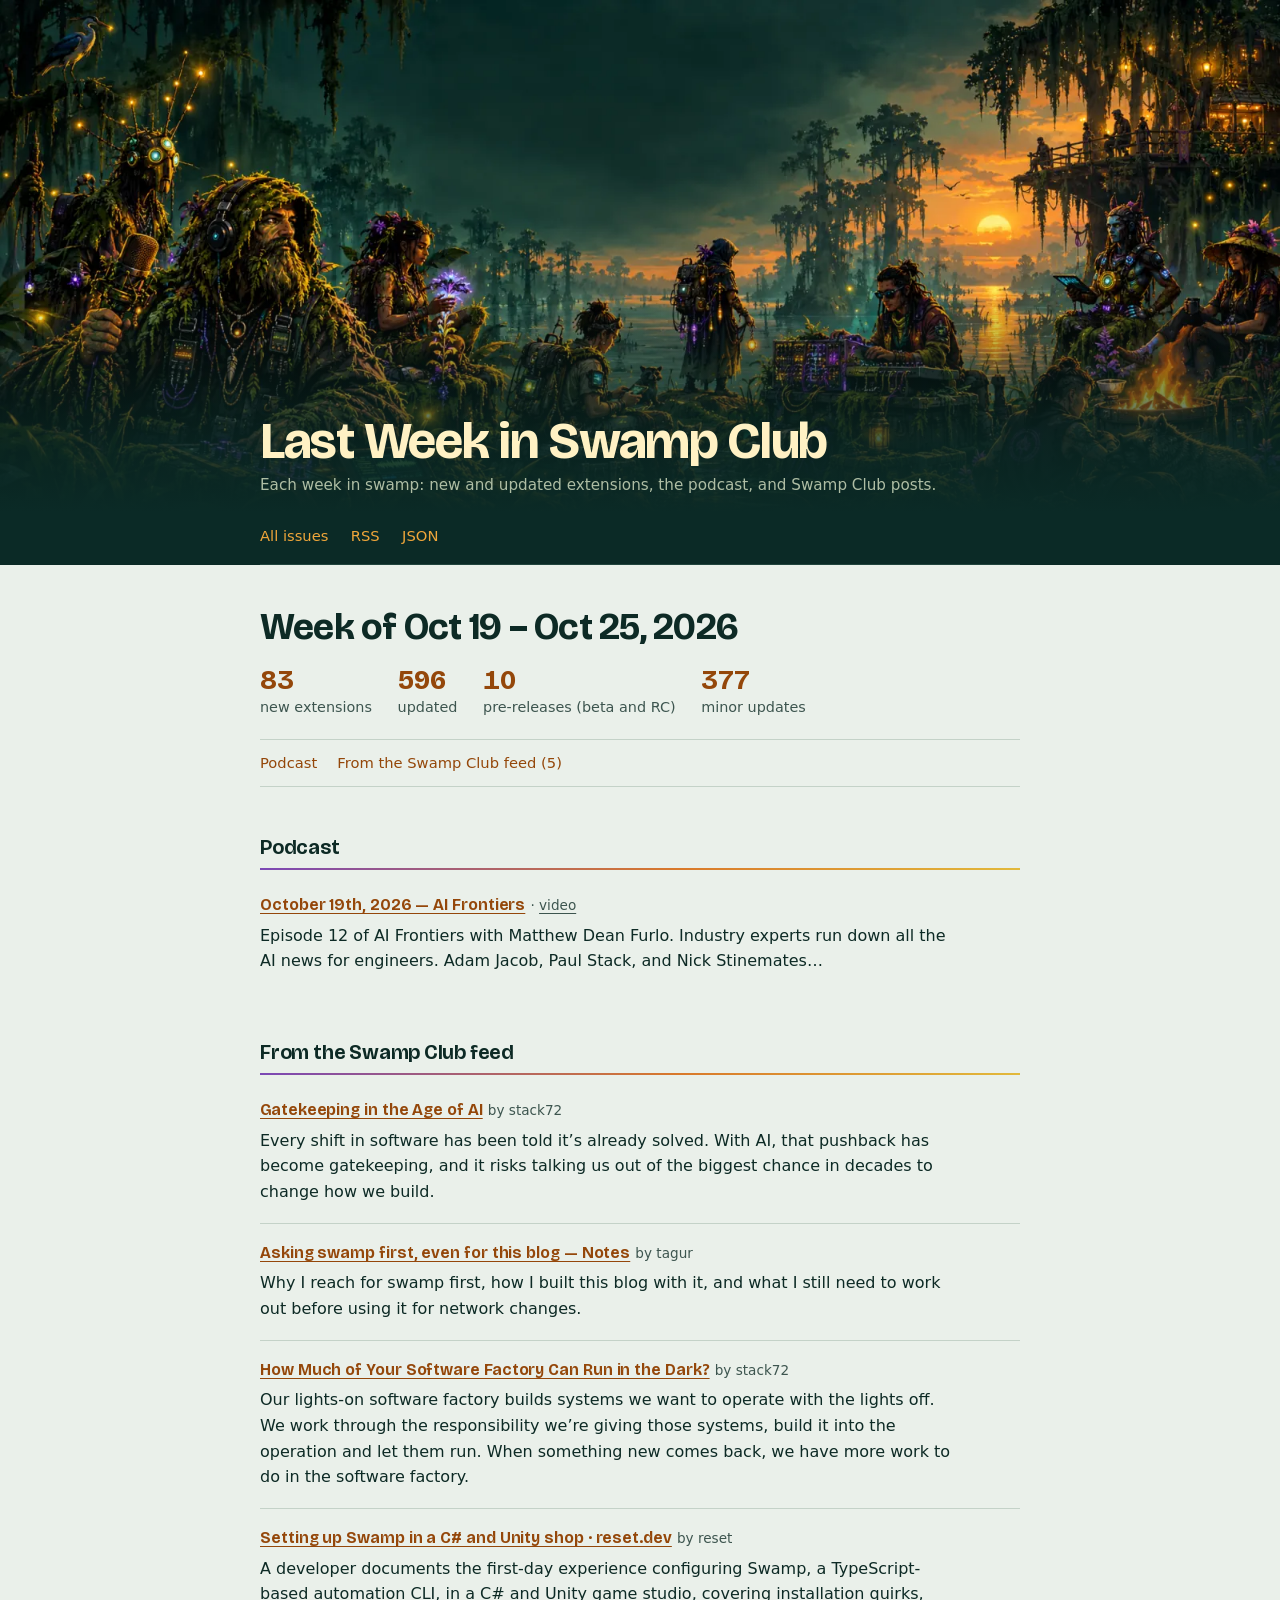
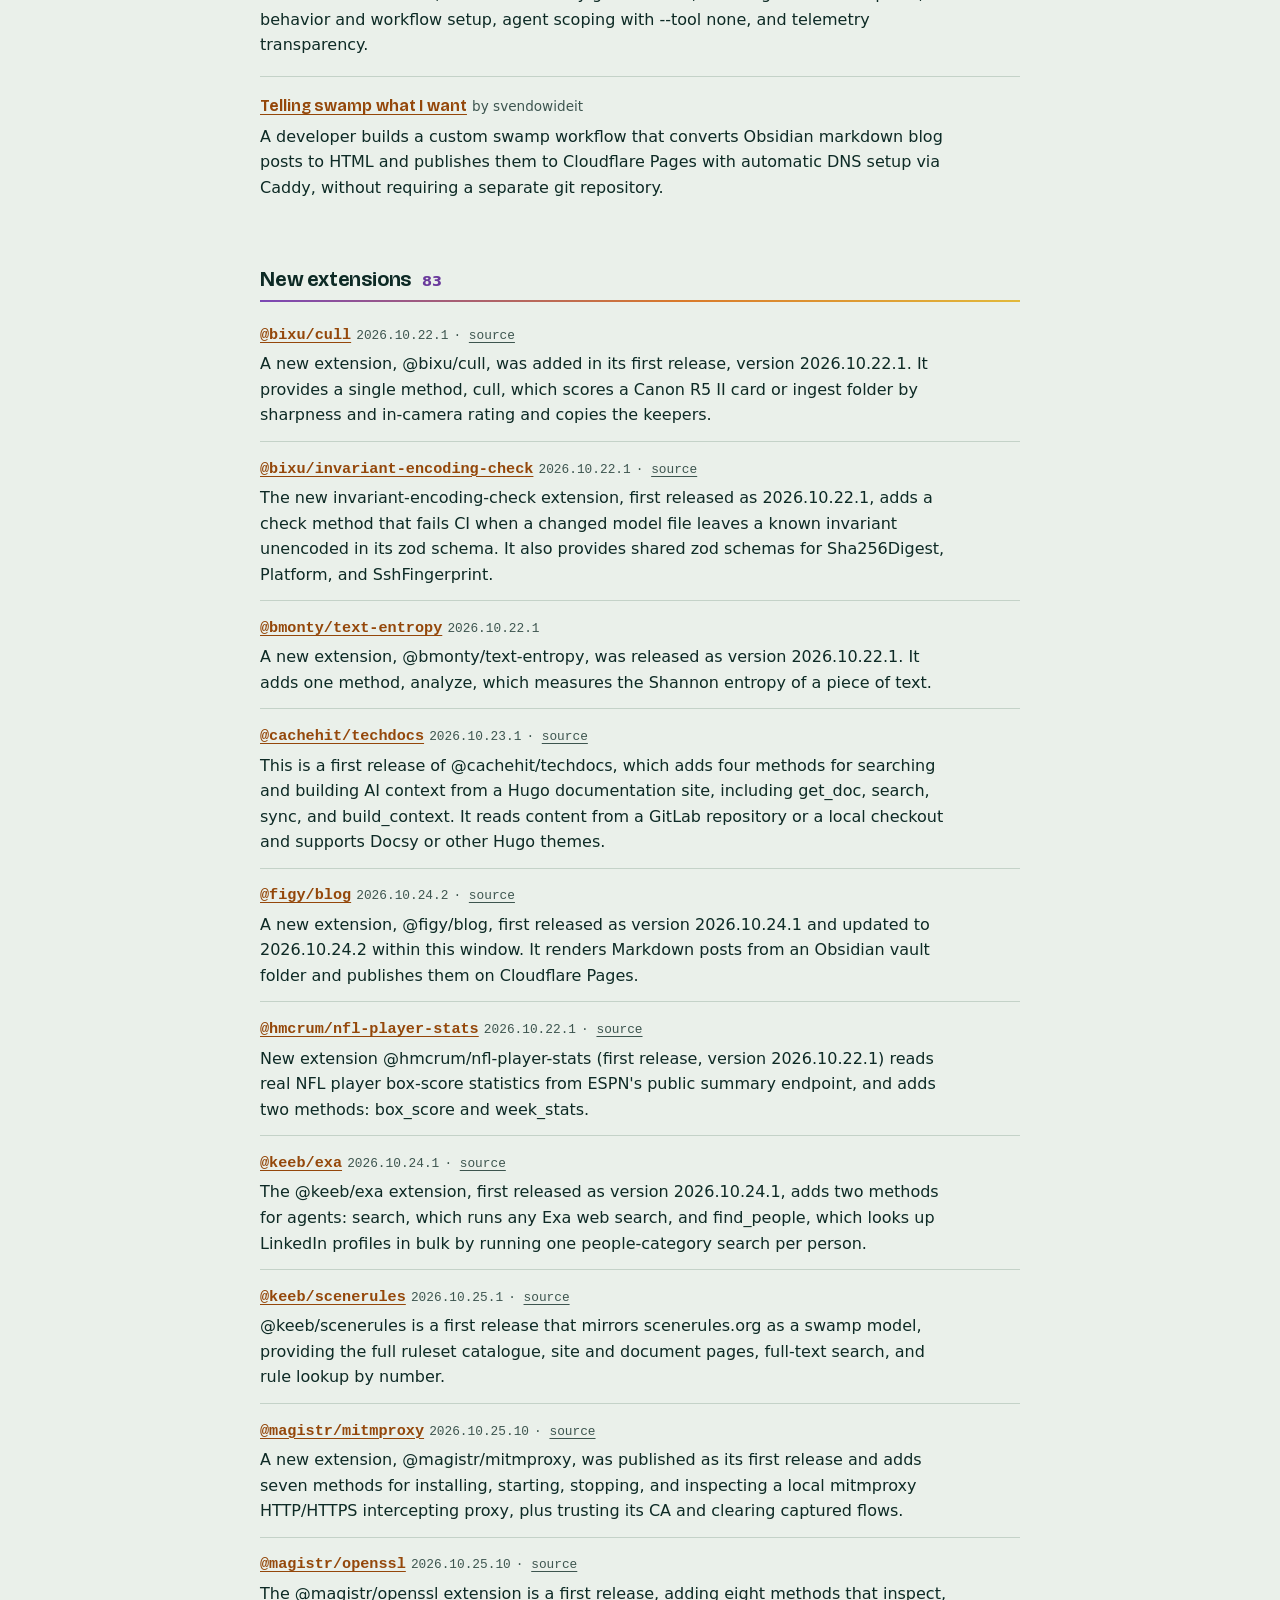
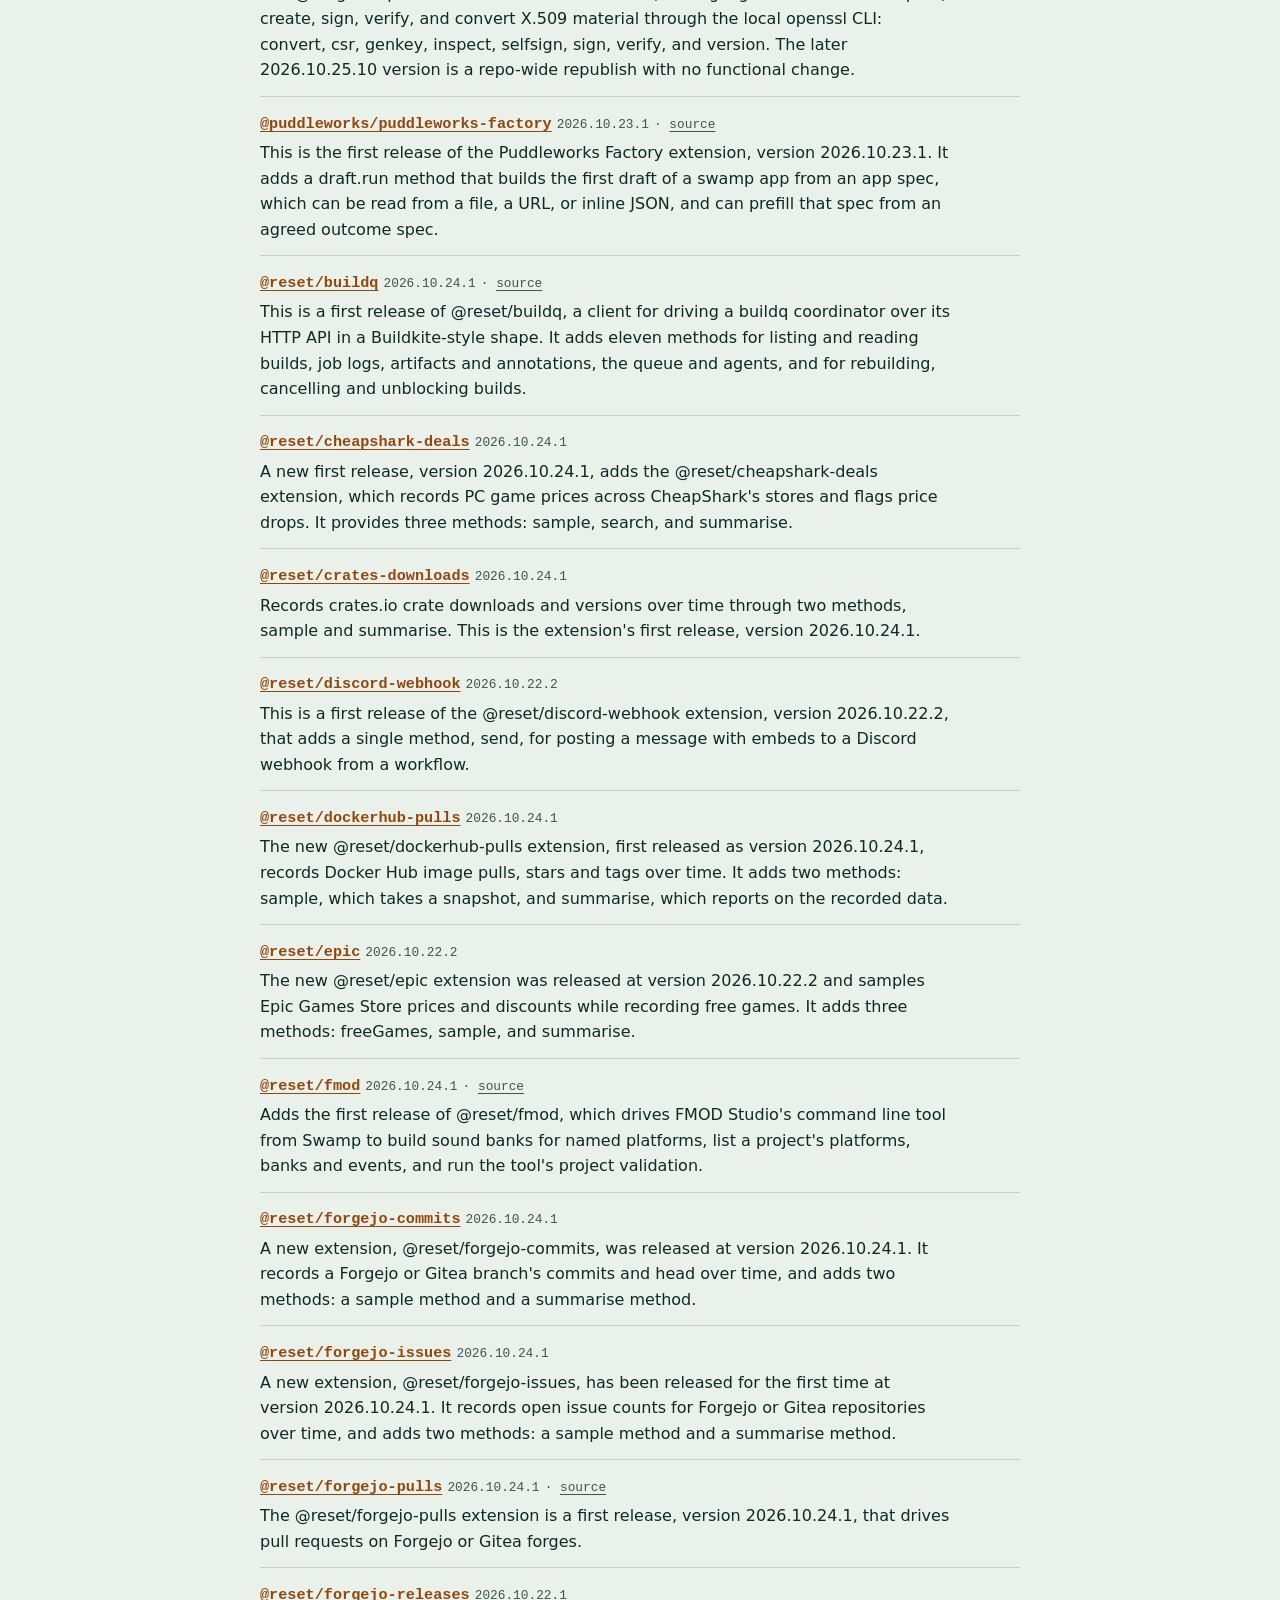
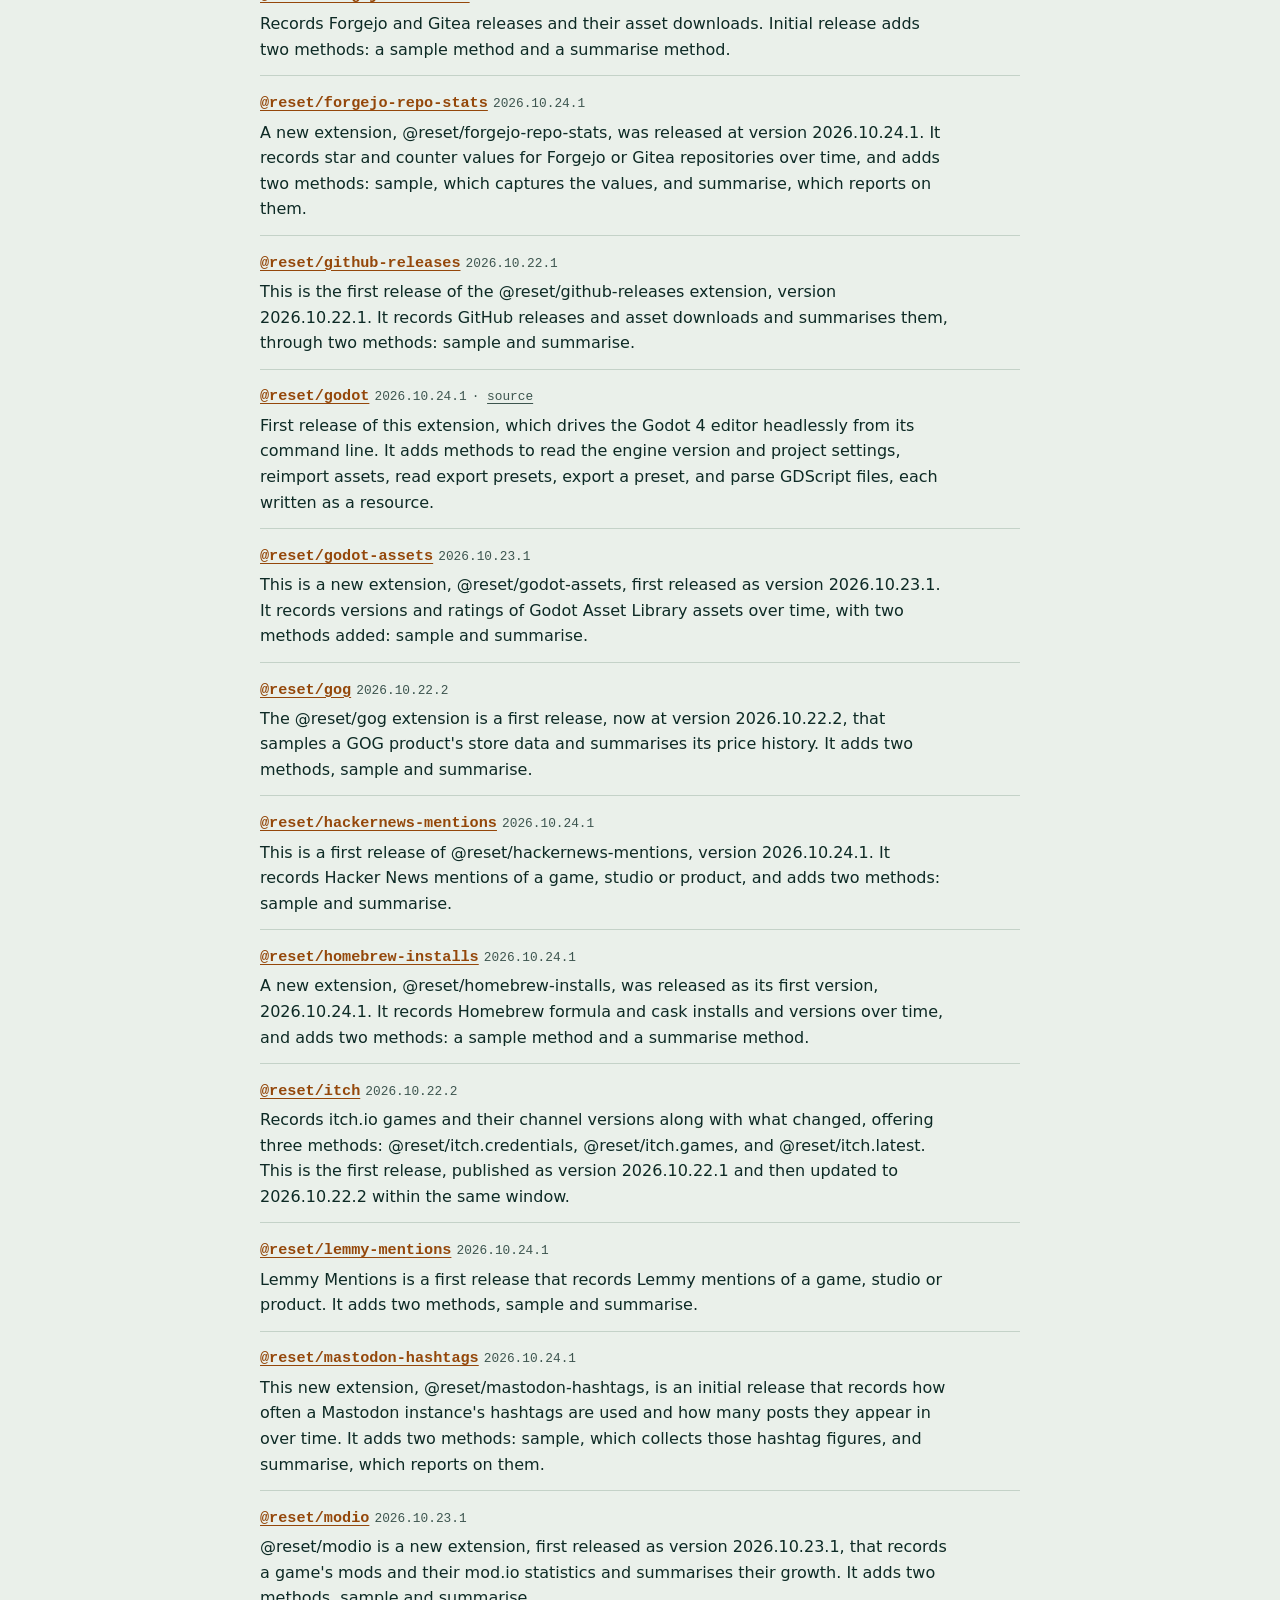
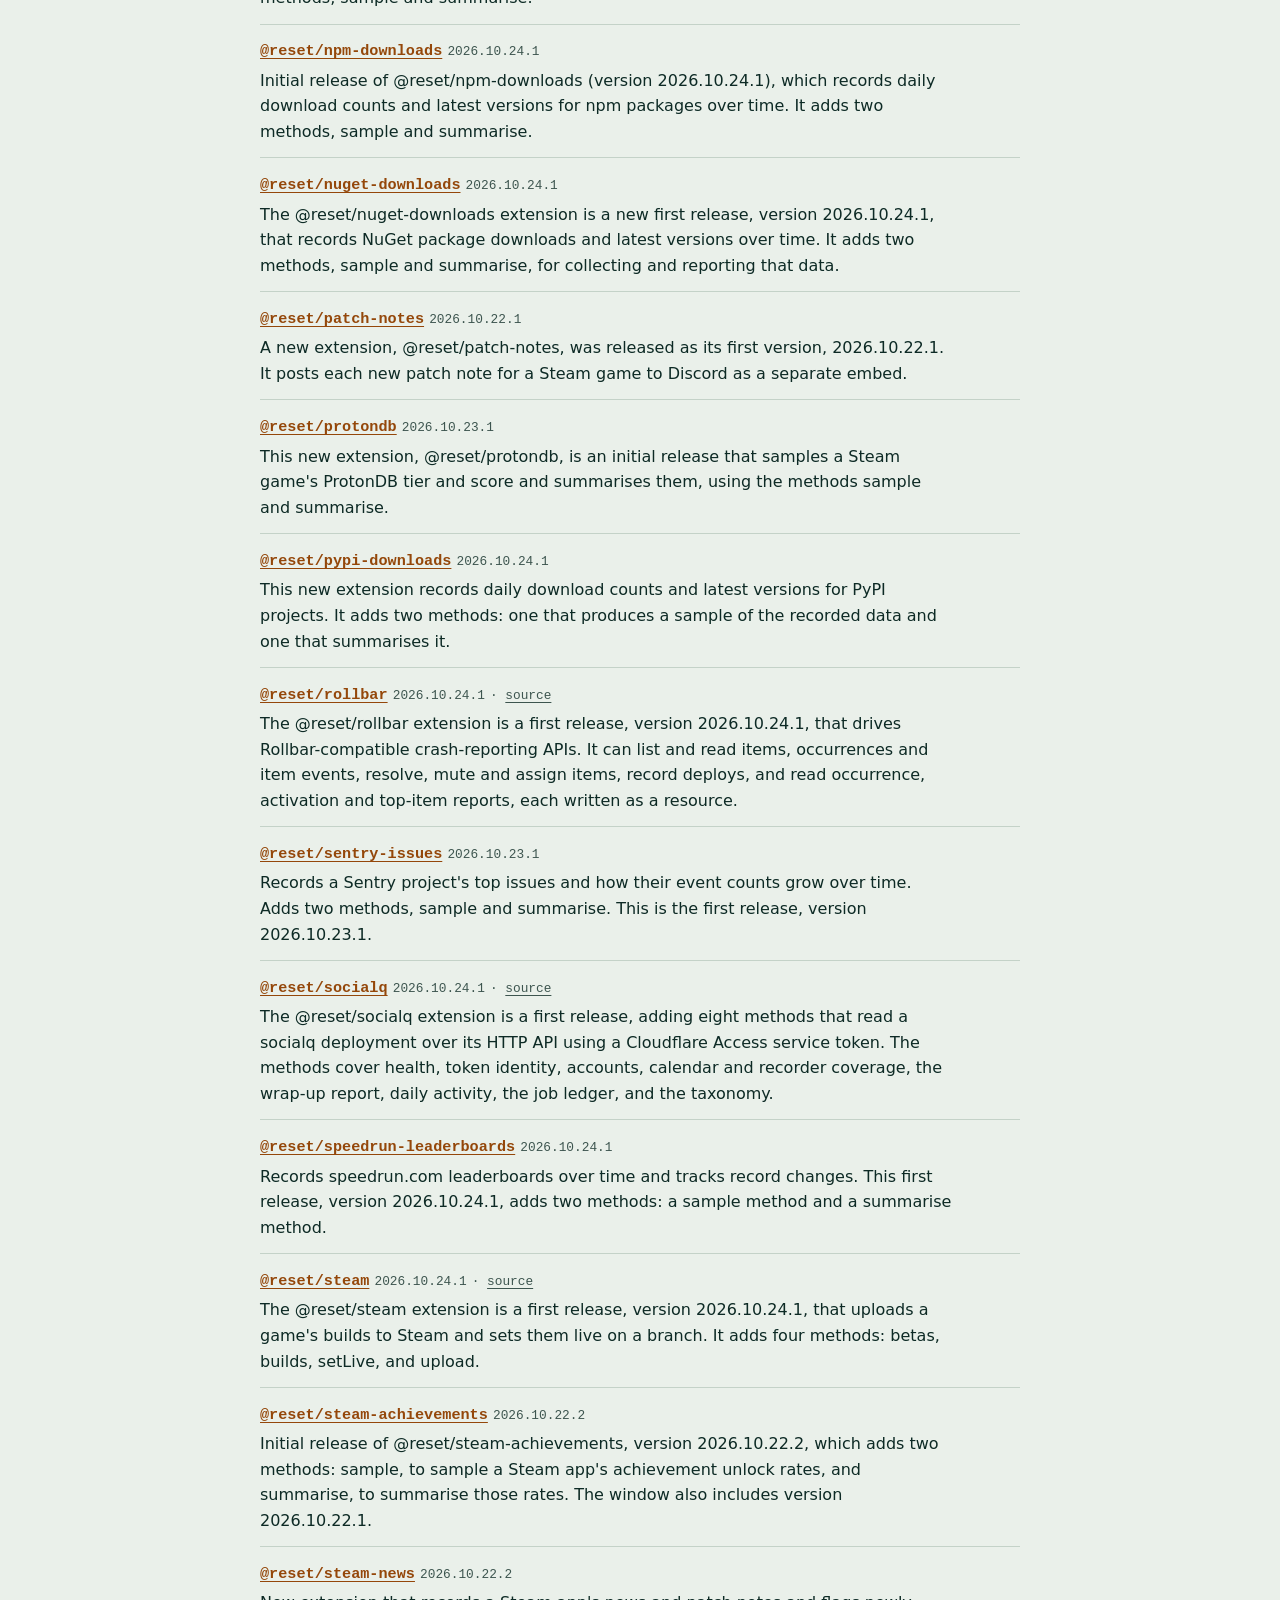
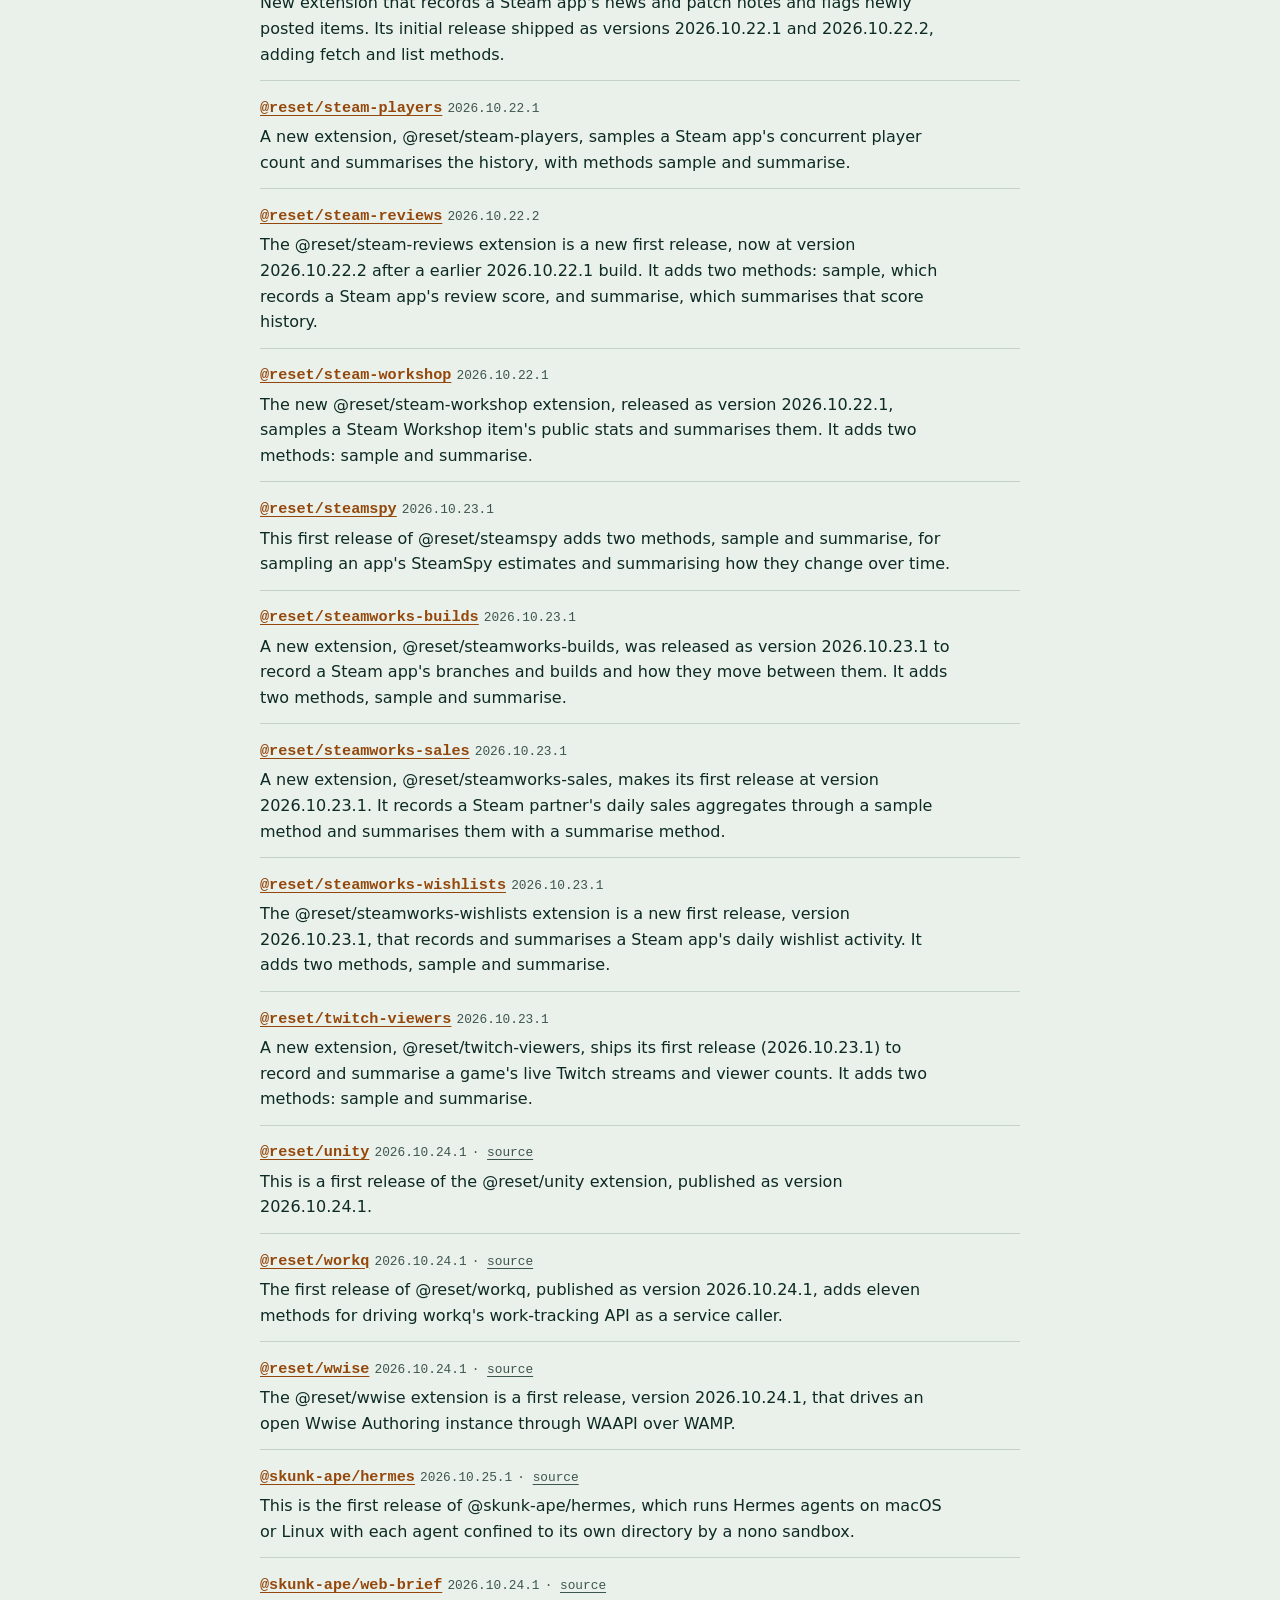
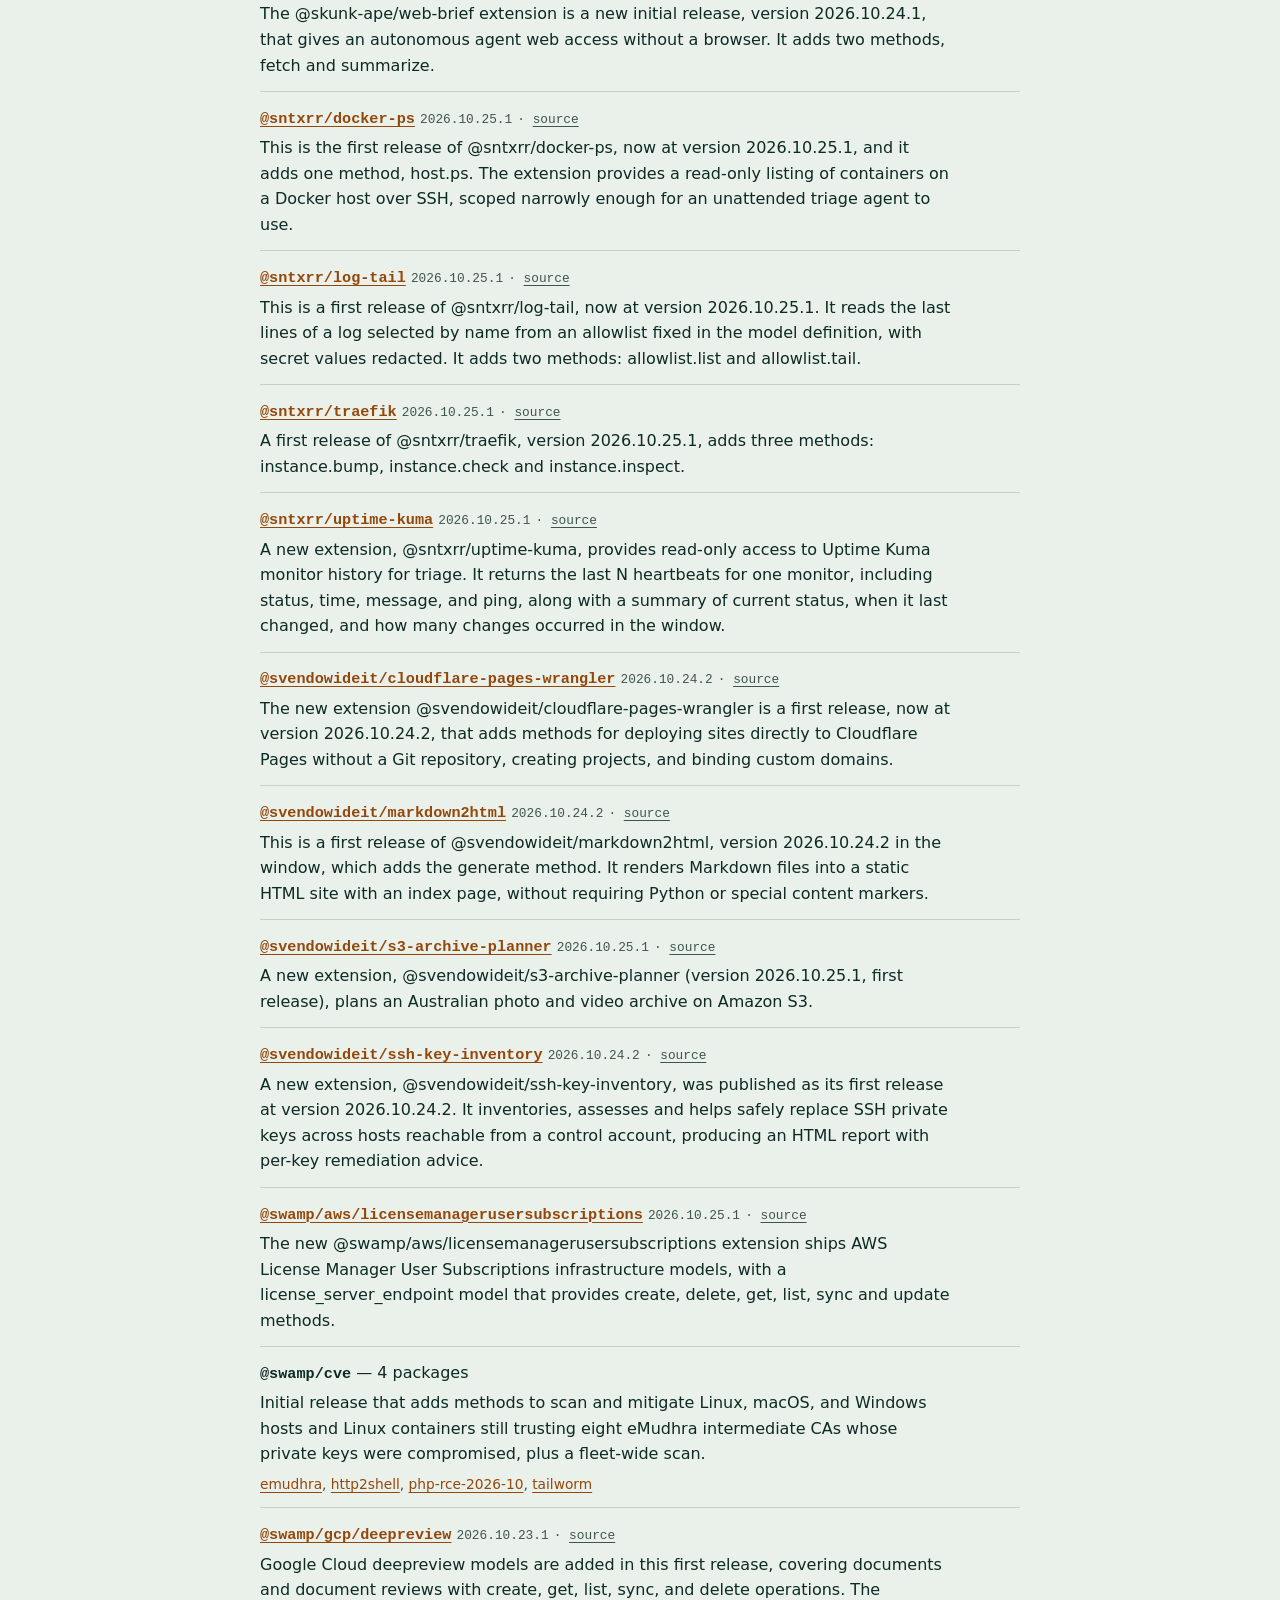
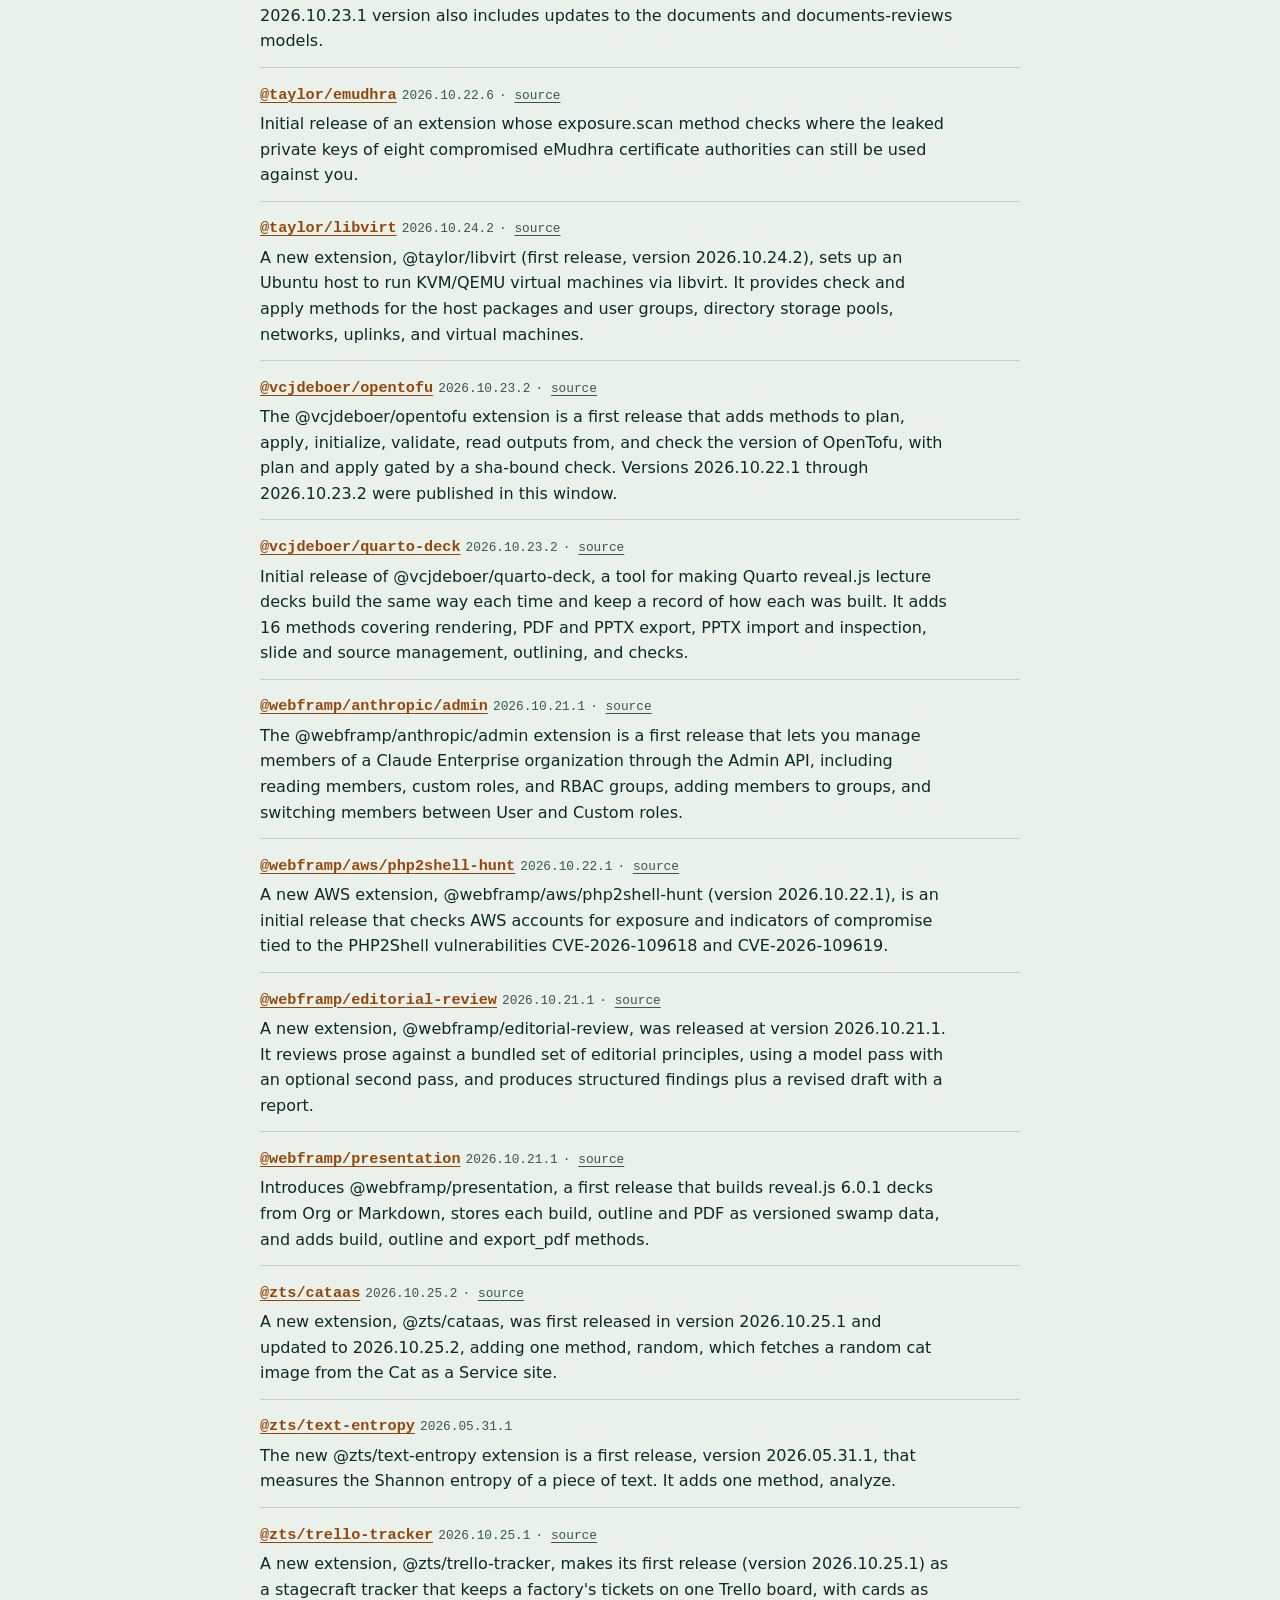
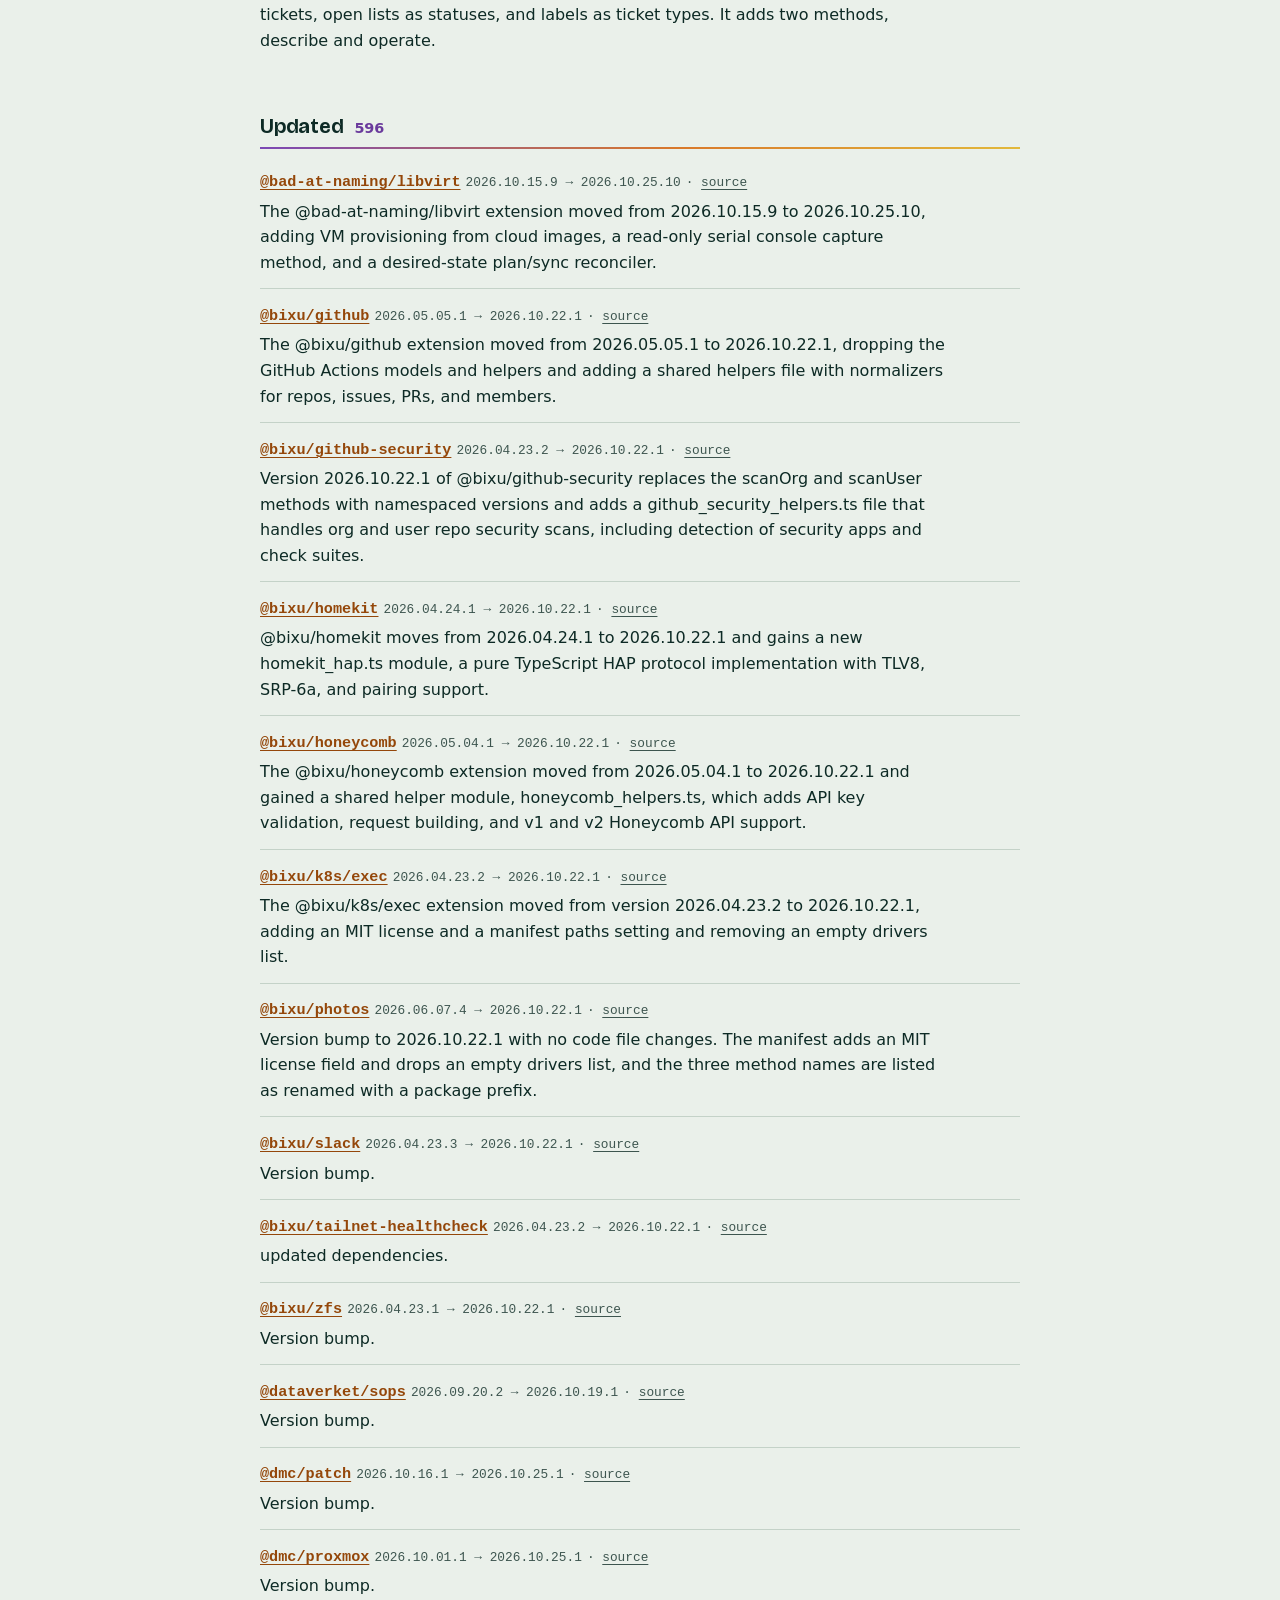
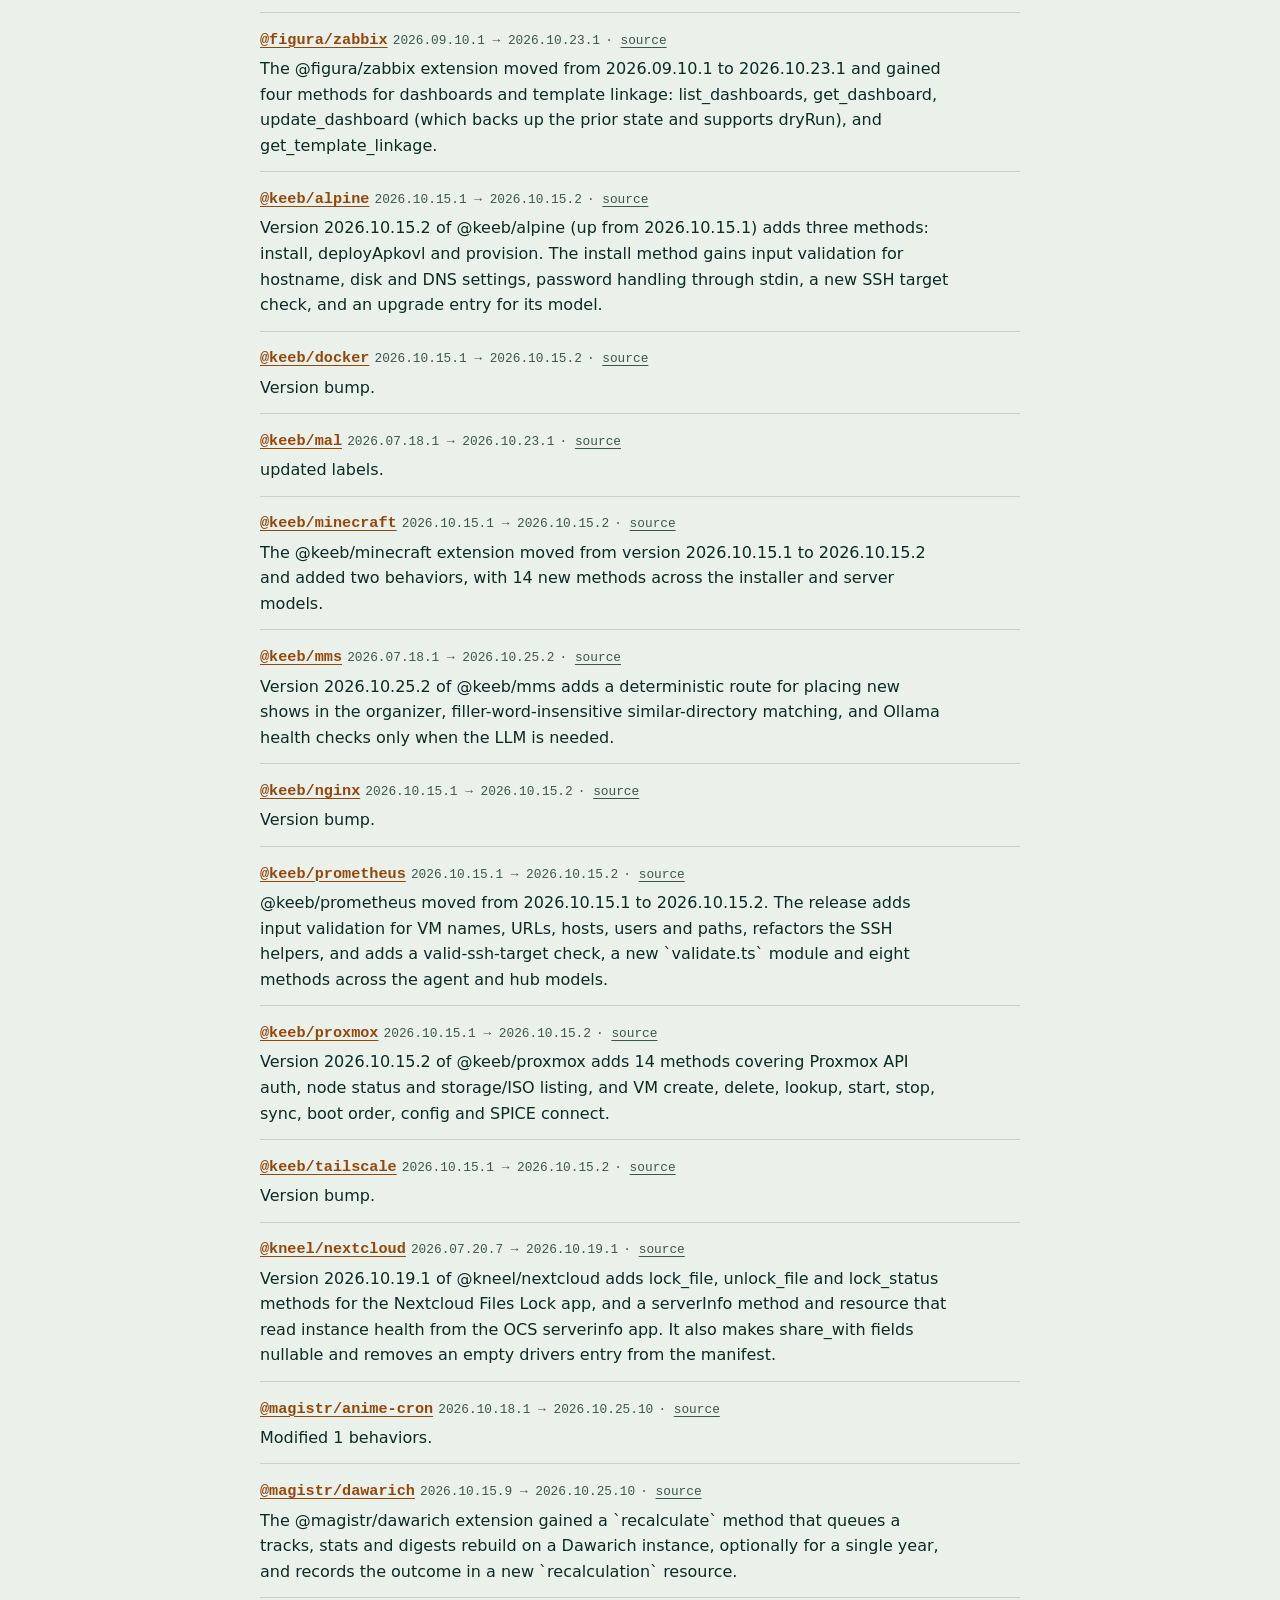
==== commit 0353b992: "Issue 2026-10-19" ====
--- a/issues/2026-10-19.html
+++ b/issues/2026-10-19.html
@@ -3,17 +3,17 @@
 <head>
 <meta charset="utf-8">
 <meta name="viewport" content="width=device-width, initial-scale=1">
-<title>Last Week in Swamp: Oct 19 – Oct 25, 2026</title>
+<title>Last Week in Swamp Club: Oct 19 – Oct 25, 2026</title>
 <meta name="description" content="Swamp extensions, podcast and Swamp Club posts, Oct 19 – Oct 25, 2026">
 <meta http-equiv="Content-Security-Policy" content="default-src 'none'; style-src 'self'; img-src 'self'; font-src 'self'">
 <meta name="referrer" content="no-referrer">
-<link rel="alternate" type="application/rss+xml" title="Last Week in Swamp" href="https://lastweekinswamp.club/feed.xml">
+<link rel="alternate" type="application/rss+xml" title="Last Week in Swamp Club" href="https://lastweekinswamp.club/feed.xml">
 <link rel="alternate" type="application/json" href="https://lastweekinswamp.club/issues/2026-10-19.json">
-<script type="application/ld+json">{"@context":"https://schema.org","@type":"Article","headline":"Last Week in Swamp: week of Oct 19 – Oct 25, 2026","datePublished":"2026-10-27T03:38:39.328Z","url":"https://lastweekinswamp.club/issues/2026-10-19.html","isPartOf":{"@type":"Periodical","name":"Last Week in Swamp","url":"https://lastweekinswamp.club"},"about":"Changes in the swamp extension registry","encoding":{"@type":"MediaObject","encodingFormat":"application/json","contentUrl":"https://lastweekinswamp.club/issues/2026-10-19.json"}}</script>
+<script type="application/ld+json">{"@context":"https://schema.org","@type":"Article","headline":"Last Week in Swamp Club: week of Oct 19 – Oct 25, 2026","datePublished":"2026-10-27T03:38:39.328Z","url":"https://lastweekinswamp.club/issues/2026-10-19.html","isPartOf":{"@type":"Periodical","name":"Last Week in Swamp Club","url":"https://lastweekinswamp.club"},"about":"Changes in the swamp extension registry","encoding":{"@type":"MediaObject","encodingFormat":"application/json","contentUrl":"https://lastweekinswamp.club/issues/2026-10-19.json"}}</script>
 <link rel="stylesheet" href="../site.css">
 </head>
 <body>
-<header class="mast"><figure class="art"><img src="../assets/banner-1600.webp" srcset="../assets/banner-800.webp 800w, ../assets/banner-1600.webp 1600w" sizes="100vw" width="1600" height="640" alt="" decoding="async" fetchpriority="high"><div class="title"><div class="wrap"><p class="site"><a href="../index.html">Last Week in Swamp</a></p><p class="tagline">Each week in swamp: new and updated extensions, the podcast, and Swamp Club posts.</p></div></div></figure><div class="wrap"><nav class="bar" aria-label="Site"><a href="../index.html#issues">All issues</a><a href="../feed.xml">RSS</a><a href="./2026-10-19.json">JSON</a></nav></div></header>
+<header class="mast"><figure class="art"><img src="../assets/banner-1600.webp" srcset="../assets/banner-800.webp 800w, ../assets/banner-1600.webp 1600w" sizes="100vw" width="1600" height="640" alt="" decoding="async" fetchpriority="high"><div class="title"><div class="wrap"><p class="site"><a href="../index.html">Last Week in Swamp Club</a></p><p class="tagline">Each week in swamp: new and updated extensions, the podcast, and Swamp Club posts.</p></div></div></figure><div class="wrap"><nav class="bar" aria-label="Site"><a href="../index.html#issues">All issues</a><a href="../feed.xml">RSS</a><a href="./2026-10-19.json">JSON</a></nav></div></header>
 <main class="wrap">
 <h1>Week of Oct 19 – Oct 25, 2026</h1>
 <p class="counts"><a href="#new"><b>83</b> <span>new extensions</span></a><a href="#updated"><b>596</b> <span>updated</span></a><a href="#prerelease"><b>10</b> <span>pre-releases (beta and RC)</span></a><a href="#minor"><b>377</b> <span>minor updates</span></a></p>
